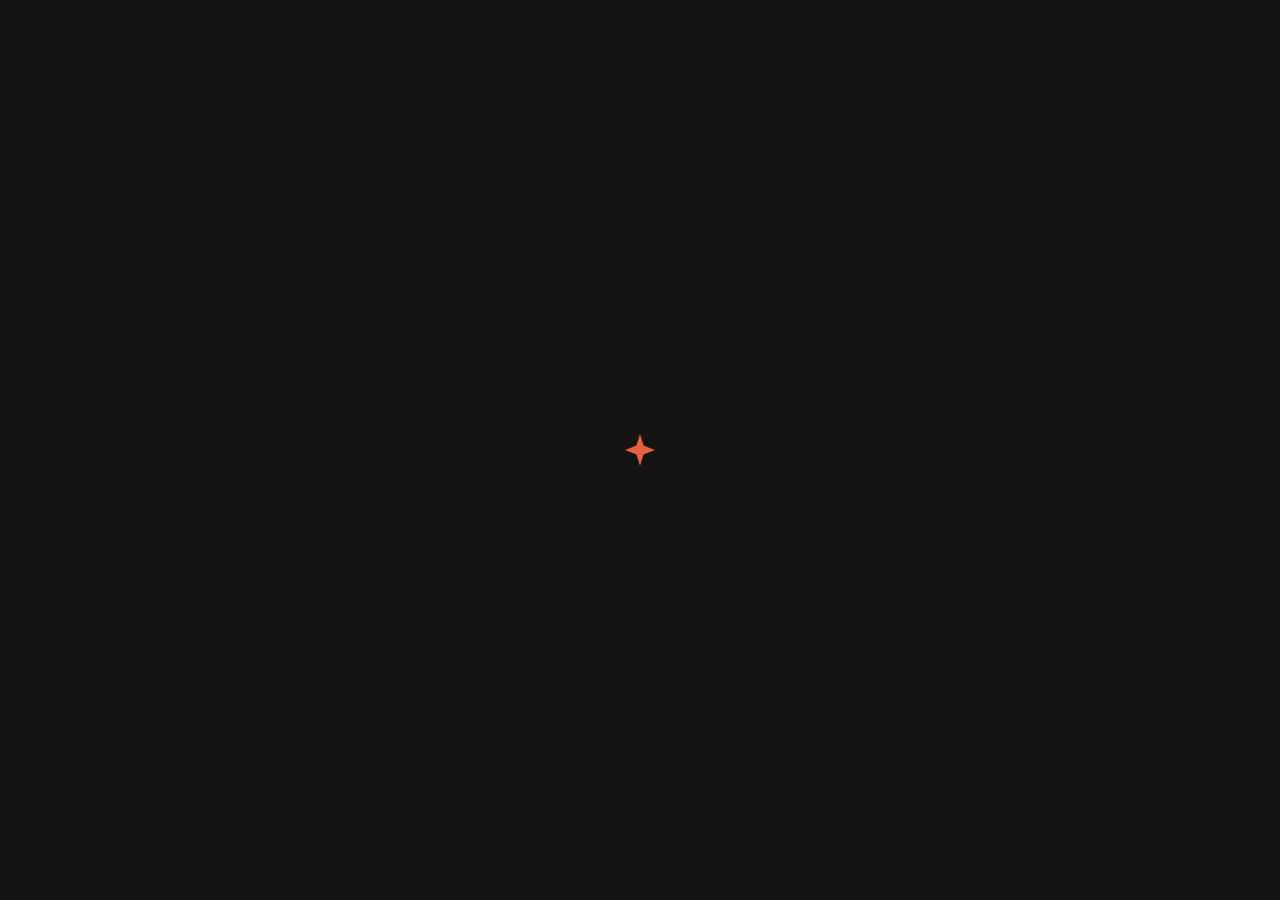
==== index.html @ 26678fb4 "Add files via upload" ====
<!DOCTYPE html>
<html lang="en">
<head>
<meta charset="UTF-8">
<meta name="viewport" content="width=device-width, initial-scale=1.0, maximum-scale=1.0, user-scalable=no, viewport-fit=cover">
<meta name="theme-color" content="#1A1816">
<meta name="apple-mobile-web-app-capable" content="yes">
<meta name="apple-mobile-web-app-status-bar-style" content="black-translucent">
<meta name="apple-mobile-web-app-title" content="Cloak">
<meta name="mobile-web-app-capable" content="yes">
<meta name="format-detection" content="telephone=no">
<title>Cloak</title>
<link rel="icon" type="image/svg+xml" href="data:image/svg+xml,%3Csvg xmlns='http://www.w3.org/2000/svg' viewBox='0 0 32 32'%3E%3Cpath d='M16 2L19.5 12.5L30 16L19.5 19.5L16 30L12.5 19.5L2 16L12.5 12.5Z' fill='%23D44D2A'/%3E%3C/svg%3E">
<link rel="preconnect" href="https://fonts.googleapis.com">
<link href="https://fonts.googleapis.com/css2?family=Space+Grotesk:wght@400;500;600;700&family=Syne:wght@700;800&display=swap" rel="stylesheet">
<link rel="stylesheet" href="cloak.css">
<script src="https://cdnjs.cloudflare.com/ajax/libs/marked/9.1.6/marked.min.js"></script>
<script src="https://cdn.jsdelivr.net/npm/@supabase/supabase-js@2/dist/umd/supabase.min.js"></script>
<script src="https://cdn.jsdelivr.net/npm/tesseract.js@5/dist/tesseract.min.js"></script>
<script>
  if(localStorage.getItem('cloak_dark')!=='0') document.documentElement.classList.add('dark');
  (function(){var t=localStorage.getItem('cloak_theme')||'default';document.documentElement.setAttribute('data-theme',t);})();
</script>
</head>
<body>

<div id="s-loading">
  <svg class="load-star" width="36" height="36" viewBox="0 0 36 36" fill="none">
    <path d="M18 2L21.6 13.4L33 18L21.6 22.6L18 34L14.4 22.6L3 18L14.4 13.4Z" fill="var(--acc)"/>
  </svg>
</div>

<!-- ── AUTH ── -->
<div id="s-auth" class="screen">
  <div class="auth-card">
    <div class="brand">
      <svg class="brand-icon" width="44" height="44" viewBox="0 0 44 44" fill="none">
        <path d="M22 2L26.4 16.6L41 22L26.4 27.4L22 42L17.6 27.4L3 22L17.6 16.6Z" fill="var(--acc)"/>
      </svg>
      <div class="brand-name">Cloak</div>
      <div style="font-size:11px;font-weight:700;text-transform:uppercase;letter-spacing:.12em;color:var(--acc);opacity:.85;margin-top:2px;">A human resource, not a companion.</div>
    </div>
    <div class="seg">
      <button class="seg-btn active" id="tab-in" onclick="authMode('in')">Sign in</button>
      <button class="seg-btn" id="tab-up" onclick="authMode('up')">Create account</button>
    </div>
    <div class="form">
      <div id="field-name" style="display:none">
        <label class="field-label">Your name</label>
        <input class="input" id="inp-name" type="text" placeholder="Weston" autocomplete="name" onkeydown="authKey(event,'inp-email')">
      </div>
      <div>
        <label class="field-label">Email</label>
        <input class="input" id="inp-email" type="email" placeholder="you@example.com" autocomplete="email" onkeydown="authKey(event,'inp-pass')">
      </div>
      <div>
        <label class="field-label">Password</label>
        <input class="input" id="inp-pass" type="password" placeholder="&bull;&bull;&bull;&bull;&bull;&bull;&bull;&bull;" autocomplete="current-password" onkeydown="authKey(event,'inp-confirm',true)">
      </div>
      <div id="field-confirm" style="display:none">
        <label class="field-label">Confirm password</label>
        <input class="input" id="inp-confirm" type="password" placeholder="&bull;&bull;&bull;&bull;&bull;&bull;&bull;&bull;" onkeydown="authKey(event,null)">
      </div>
      <div class="err-msg" id="auth-err"></div>
      <button class="btn-primary" id="btn-submit" onclick="handleAuth()">Sign in</button>
      <button class="btn-ghost" onclick="startGuest()">Continue as guest</button>
    </div>
    <div class="auth-note">
      <a href="values.html">Read our values &rarr;</a>
    </div>
  </div>
</div>

<!-- ── VERIFY ── -->
<div id="s-verify" class="screen">
  <div class="auth-card">
    <div class="brand">
      <svg width="44" height="44" viewBox="0 0 44 44" fill="none"><path d="M22 2L26.4 16.6L41 22L26.4 27.4L22 42L17.6 27.4L3 22L17.6 16.6Z" fill="var(--acc)"/></svg>
      <div class="brand-name">Check your email</div>
    </div>
    <p class="hint-text">We sent a link to <strong id="verify-addr"></strong>. Click it to confirm, then come back and sign in.</p>
    <div class="form">
      <div class="ok-msg">Verification email sent</div>
      <button class="btn-primary" onclick="show('auth')">Back to sign in</button>
      <div class="link-row"><a onclick="resendVerify()">Resend email</a></div>
    </div>
  </div>
</div>

<!-- ── MFA ── -->
<div id="s-mfa" class="screen">
  <div class="auth-card">
    <div class="brand">
      <svg width="44" height="44" viewBox="0 0 44 44" fill="none"><path d="M22 2L26.4 16.6L41 22L26.4 27.4L22 42L17.6 27.4L3 22L17.6 16.6Z" fill="var(--acc)"/></svg>
      <div class="brand-name">Two-factor auth</div>
    </div>
    <p class="hint-text">Enter the 6-digit code from your authenticator app.</p>
    <div class="form">
      <input class="input mono-input" id="mfa-code" type="text" inputmode="numeric" maxlength="6" placeholder="000000" onkeydown="if(event.key==='Enter')handleMfa()">
      <div class="err-msg" id="mfa-err"></div>
      <button class="btn-primary" onclick="handleMfa()">Verify</button>
      <div class="link-row"><a onclick="show('auth')">Back to sign in</a></div>
    </div>
  </div>
</div>

<!-- ── CHAT ── -->
<div id="s-chat">
  <div id="ios-inset"></div>

  <div class="ann" id="ann-bar">
    <svg width="15" height="15" fill="none" stroke="currentColor" stroke-width="1.8" stroke-linecap="round" stroke-linejoin="round" viewBox="0 0 24 24" style="flex-shrink:0"><path d="M22 8.93V3l-8 5H6a2 2 0 0 0-2 2v4a2 2 0 0 0 2 2h1l2 5h3l-1-5h3l8 5V8.93z"/></svg>
    <span class="ann-text" id="ann-msg"></span>
    <button class="ann-x" onclick="dismissAnn()">&times;</button>
  </div>

  <!-- SETTINGS MODAL -->
  <div class="overlay" id="modal-settings" style="display:none" onclick="overlayClick(event,'modal-settings')">
    <div class="modal" onclick="event.stopPropagation()">
      <div class="modal-head">
        <div class="modal-title">Settings</div>
        <button class="modal-x" onclick="closeModal('modal-settings')">&times;</button>
      </div>
      <div class="settings-layout">
        <nav class="settings-nav">
          <button class="snav-btn on" id="snav-general" onclick="switchSettingsTab('general')">
            <span class="snav-icon"><svg width="13" height="13" fill="none" stroke="currentColor" stroke-width="1.8" stroke-linecap="round" viewBox="0 0 24 24"><path d="M20 21v-2a4 4 0 0 0-4-4H8a4 4 0 0 0-4 4v2"/><circle cx="12" cy="7" r="4"/></svg></span>
            Account
          </button>
          <button class="snav-btn" id="snav-appearance" onclick="switchSettingsTab('appearance')">
            <span class="snav-icon"><svg width="13" height="13" fill="none" stroke="currentColor" stroke-width="1.8" stroke-linecap="round" viewBox="0 0 24 24"><circle cx="12" cy="12" r="3"/><path d="M12 1v2M12 21v2M4.22 4.22l1.42 1.42M18.36 18.36l1.42 1.42M1 12h2M21 12h2M4.22 19.78l1.42-1.42M18.36 5.64l1.42-1.42"/></svg></span>
            Appearance
          </button>
          <button class="snav-btn" id="snav-security" onclick="switchSettingsTab('security')">
            <span class="snav-icon"><svg width="13" height="13" fill="none" stroke="currentColor" stroke-width="1.8" stroke-linecap="round" viewBox="0 0 24 24"><path d="M12 22s8-4 8-10V5l-8-3-8 3v7c0 6 8 10 8 10z"/></svg></span>
            Security
          </button>
          <button class="snav-btn" id="snav-console" onclick="switchSettingsTab('console')">
            <span class="snav-icon"><svg width="13" height="13" fill="none" stroke="currentColor" stroke-width="1.8" stroke-linecap="round" viewBox="0 0 24 24"><polyline points="4 17 10 11 4 5"/><line x1="12" y1="19" x2="20" y2="19"/></svg></span>
            Console
          </button>
          <button class="snav-btn" id="snav-admin" style="display:none" onclick="switchSettingsTab('admin')">
            <span class="snav-icon"><svg width="13" height="13" fill="none" stroke="currentColor" stroke-width="1.8" stroke-linecap="round" viewBox="0 0 24 24"><path d="M9 12l2 2 4-4M21 12a9 9 0 1 1-18 0 9 9 0 0 1 18 0z"/></svg></span>
            Admin
          </button>
        </nav>
        <div class="settings-body">
          <div class="spane on" id="spane-general">
            <div class="srow">
              <div class="srow-name">Account</div>
              <div class="info-box" style="display:flex;align-items:center;gap:10px;margin-top:8px">
                <div class="user-av" id="s-av" style="width:36px;height:36px;font-size:14px">?</div>
                <div><div style="font-size:14px;font-weight:500" id="s-name">—</div><div style="font-size:12px;opacity:.55" id="s-email">—</div></div>
              </div>
            </div>
            <div class="srow">
              <div class="srow-name">Display name</div>
              <div class="srow-desc">Shown in conversations and the greeting.</div>
              <div style="display:flex;gap:8px;margin-top:8px">
                <input class="inp-field" id="s-name-inp" placeholder="Your name" style="flex:1">
                <button class="cta" onclick="saveName()">Save</button>
              </div>
            </div>
            <div class="srow">
              <div class="srow-name">Clear all chats</div>
              <button class="danger" style="margin-top:8px" onclick="clearAllChats()">Delete all conversations</button>
            </div>
            <div class="srow">
              <div class="srow-name">Sign out</div>
              <button class="danger" style="margin-top:8px" onclick="doLogout()">Sign out of Cloak</button>
            </div>
          </div>
          <div class="spane" id="spane-appearance">
            <div class="srow">
              <div class="srow-head"><div class="srow-name">Light / Dark mode</div></div>
              <div class="srow-desc">Currently <span id="mode-label">dark</span> mode.</div>
              <button class="cta" style="margin-top:8px" onclick="toggleDark()">Toggle light / dark</button>
            </div>
            <div class="srow">
              <div class="srow-name">Theme</div>
              <div class="srow-desc">Choose a color palette. All themes support light and dark mode.</div>
              <div class="theme-grid" style="margin-top:10px">
                <div class="theme-card" id="theme-default" onclick="setTheme('default')">
                  <div class="theme-swatch">
                    <div class="theme-dot" style="background:#F2EEE5;border-color:#0A0A0A"></div>
                    <div class="theme-dot" style="background:#D44D2A"></div>
                    <div class="theme-dot" style="background:#0A0A0A"></div>
                  </div>
                  <div class="theme-name">Default</div>
                  <svg class="theme-check" width="12" height="12" fill="none" stroke="var(--paper)" stroke-width="2.5" stroke-linecap="round" viewBox="0 0 24 24"><path d="M20 6L9 17l-5-5"/></svg>
                </div>
                <div class="theme-card" id="theme-eco" onclick="setTheme('eco')">
                  <div class="theme-swatch">
                    <div class="theme-dot" style="background:#F0F7EC;border-color:#1A2E10"></div>
                    <div class="theme-dot" style="background:#3A7D2C"></div>
                    <div class="theme-dot" style="background:#8BC34A"></div>
                  </div>
                  <div class="theme-name">Eco</div>
                  <svg class="theme-check" width="12" height="12" fill="none" stroke="var(--paper)" stroke-width="2.5" stroke-linecap="round" viewBox="0 0 24 24"><path d="M20 6L9 17l-5-5"/></svg>
                </div>
                <div class="theme-card" id="theme-aqua" onclick="setTheme('aqua')">
                  <div class="theme-swatch">
                    <div class="theme-dot" style="background:#EAF4F8;border-color:#0A1E2E"></div>
                    <div class="theme-dot" style="background:#0B7EA8"></div>
                    <div class="theme-dot" style="background:#00B4D8"></div>
                  </div>
                  <div class="theme-name">Aqua</div>
                  <svg class="theme-check" width="12" height="12" fill="none" stroke="var(--paper)" stroke-width="2.5" stroke-linecap="round" viewBox="0 0 24 24"><path d="M20 6L9 17l-5-5"/></svg>
                </div>
              </div>
            </div>
          </div>
          <div class="spane" id="spane-security">
            <div class="srow">
              <div class="srow-head"><div class="srow-name">Two-factor authentication</div></div>
              <div class="srow-desc">Add an authenticator app as a second step on sign-in.</div>
              <button class="cta" style="margin-top:10px" onclick="start2FA()">Set up 2FA</button>
              <div id="totp-section" style="display:none;margin-top:14px">
                <div id="totp-qr" style="text-align:center;margin-bottom:10px"></div>
                <div class="secret-box" id="totp-secret" style="margin-bottom:12px"></div>
                <div style="font-size:12px;color:var(--ink);opacity:.55;margin-bottom:10px">Enter the 6-digit code to confirm:</div>
                <div style="display:flex;gap:8px;flex-wrap:wrap">
                  <input class="input mono-input" id="totp-code" type="text" inputmode="numeric" maxlength="6" placeholder="000000" style="max-width:160px;font-size:18px">
                  <button class="cta" onclick="confirmTOTP()">Enable</button>
                </div>
                <div class="err-msg" id="totp-err" style="margin-top:8px"></div>
              </div>
            </div>
          </div>
          <div class="spane" id="spane-console">
            <div class="srow" style="padding-top:0">
              <div class="stats-row">
                <div class="stat s-req"><div class="stat-n" id="st-req">0</div><div class="stat-l">Requests</div></div>
                <div class="stat s-res"><div class="stat-n" id="st-res">0</div><div class="stat-l">Responses</div></div>
                <div class="stat s-err"><div class="stat-n" id="st-err">0</div><div class="stat-l">Errors</div></div>
                <div class="stat s-lat"><div class="stat-n" id="st-lat">—</div><div class="stat-l">Avg ms</div></div>
              </div>
              <div class="filter-row">
                <div class="filter-pills">
                  <button class="filter-pill on" onclick="setFilter('all',this)">All</button>
                  <button class="filter-pill" onclick="setFilter('req',this)">Req</button>
                  <button class="filter-pill" onclick="setFilter('res',this)">Res</button>
                  <button class="filter-pill" onclick="setFilter('err',this)">Err</button>
                  <button class="filter-pill" onclick="setFilter('inf',this)">Info</button>
                </div>
                <button class="clear-log" onclick="clearLogs()">Clear</button>
              </div>
              <div class="console-log" id="console-log"><div class="log-empty">No logs yet</div></div>
            </div>
          </div>
          <div class="spane" id="spane-admin">
            <div class="srow">
              <div class="srow-head"><div class="srow-name">Admin panel</div><span class="srow-badge">Owner</span></div>
              <div class="srow-desc">Announcements appear as a banner to all signed-in users.</div>
            </div>
            <div class="srow">
              <div class="srow-name">Post announcement</div>
              <textarea class="inp-field" id="ann-compose" placeholder="Write an announcement&hellip;" style="margin-top:8px;min-height:72px;resize:vertical;font-family:inherit;font-size:13px;line-height:1.6"></textarea>
              <button class="cta" style="margin-top:8px" onclick="postAnn()">Post</button>
            </div>
            <div class="srow">
              <div class="srow-name">Active announcements</div>
              <div class="ann-list" id="admin-ann-list" style="margin-top:8px"><div style="font-size:13px;opacity:.55">None active.</div></div>
            </div>
          </div>
        </div>
      </div>
    </div>
  </div>

  <div class="chat-shell">
    <div class="sb-overlay" id="sb-overlay" onclick="closeMobileSidebar()"></div>

    <!-- SIDEBAR -->
    <div class="sidebar collapsed" id="sidebar">
      <div class="sb-logo">
        <svg class="sb-logo-star" width="19" height="19" viewBox="0 0 19 19" fill="none">
          <path d="M9.5 1L11.7 7.3L18 9.5L11.7 11.7L9.5 18L7.3 11.7L1 9.5L7.3 7.3Z" fill="var(--acc)"/>
        </svg>
        <span class="sb-logo-name">Cloak</span>
      </div>
      <button class="sb-btn sb-new" onclick="newChat()">
        <svg width="13" height="13" fill="none" stroke="currentColor" stroke-width="2" stroke-linecap="round" viewBox="0 0 24 24"><path d="M12 5v14M5 12h14"/></svg>
        New chat
      </button>
      <div class="sb-label">Recent</div>
      <div class="conv-list" id="conv-list"></div>
      <div id="guest-note" style="display:none" class="guest-note">Guest &mdash; <a onclick="show('auth');closeMobileSidebar()">Sign up</a> to save chats.</div>

      <div class="sb-footer">
        <div id="sb-ann-bar" style="display:none;margin-bottom:6px;padding:8px 10px;background:var(--yel);border:var(--bd);font-size:11px;font-weight:700;color:var(--ink);line-height:1.4;">
          <div style="display:flex;align-items:flex-start;gap:6px">
            <div id="sb-ann-msg" style="flex:1"></div>
            <button onclick="dismissAnn()" style="background:var(--ink);border:none;color:var(--paper);width:18px;height:18px;font-size:10px;cursor:pointer;flex-shrink:0;display:flex;align-items:center;justify-content:center">&times;</button>
          </div>
        </div>
        <div class="sb-label" style="margin-bottom:2px">Tools</div>
        <a class="sb-btn" href="agents.html" style="text-decoration:none;color:inherit;">
          <svg width="14" height="14" fill="none" stroke="currentColor" stroke-width="1.5" stroke-linecap="round" viewBox="0 0 24 24"><circle cx="9" cy="7" r="4"/><path d="M3 21v-2a4 4 0 0 1 4-4h4"/><circle cx="17" cy="17" r="4"/><path d="M21 17h-8M17 13v8"/></svg>
          Agent Office
          <span style="margin-left:auto;font-size:8px;font-weight:800;padding:1px 5px;background:var(--yel);border:1px solid var(--ink);color:var(--ink);text-transform:uppercase;letter-spacing:.06em;">Beta</span>
        </a>
        <div class="sb-label" style="margin-bottom:2px">Account</div>
        <div class="user-row">
          <div class="user-av" id="sb-av">?</div>
          <div class="user-info">
            <div class="user-name" id="sb-name">—</div>
            <div class="user-email" id="sb-email">—</div>
          </div>
        </div>
        <button class="sb-btn" onclick="openSettings()">
          <svg width="14" height="14" fill="none" stroke="currentColor" stroke-width="1.5" stroke-linecap="round" viewBox="0 0 24 24"><path d="M9.594 3.94c.09-.542.56-.94 1.11-.94h2.593c.55 0 1.02.398 1.11.94l.213 1.281c.063.374.313.686.645.87.074.04.147.083.22.127.325.196.72.257 1.075.124l1.217-.456a1.125 1.125 0 0 1 1.37.49l1.296 2.247a1.125 1.125 0 0 1-.26 1.431l-1.003.827c-.293.241-.438.613-.43.992a7.723 7.723 0 0 1 0 .255c-.008.378.137.75.43.991l1.004.827c.424.35.534.955.26 1.43l-1.298 2.247a1.125 1.125 0 0 1-1.369.491l-1.217-.456c-.355-.133-.75-.072-1.076.124a6.47 6.47 0 0 1-.22.128c-.331.183-.581.495-.644.869l-.213 1.281c-.09.543-.56.94-1.11.94h-2.594c-.55 0-1.019-.398-1.11-.94l-.213-1.281c-.062-.374-.312-.686-.644-.87a6.52 6.52 0 0 1-.22-.127c-.325-.196-.72-.257-1.076-.124l-1.217.456a1.125 1.125 0 0 1-1.369-.49l-1.297-2.247a1.125 1.125 0 0 1 .26-1.431l1.004-.827c.292-.24.437-.613.43-.991a6.932 6.932 0 0 1 0-.255c.007-.38-.138-.751-.43-.992l-1.004-.827a1.125 1.125 0 0 1-.26-1.43l1.297-2.247a1.125 1.125 0 0 1 1.37-.491l1.216.456c.356.133.751.072 1.076-.124.072-.044.146-.086.22-.128.332-.183.582-.495.644-.869l.214-1.28Z"/><path d="M15 12a3 3 0 1 1-6 0 3 3 0 0 1 6 0Z"/></svg>
          Settings
        </button>
        <button class="sb-btn" onclick="window.location.href='values.html'">
          <svg width="14" height="14" fill="none" stroke="currentColor" stroke-width="1.5" stroke-linecap="round" viewBox="0 0 24 24"><path d="M9 12l2 2 4-4M21 12a9 9 0 1 1-18 0 9 9 0 0 1 18 0z"/></svg>
          Our Values
        </button>
      </div>
    </div>

    <!-- MAIN AREA -->
    <div class="main">
      <div class="topbar">
        <div class="topbar-left">
          <button class="icon-btn" onclick="toggleSidebar()">
            <svg width="15" height="15" fill="none" stroke="currentColor" stroke-width="1.8" stroke-linecap="round" viewBox="0 0 24 24"><path d="M3 6h18M3 12h18M3 18h18"/></svg>
          </button>
        </div>
        <div class="topbar-right">
          <button class="icon-btn" onclick="toggleDark()" title="Toggle Theme">
            <svg width="14" height="14" fill="none" stroke="currentColor" stroke-width="1.8" stroke-linecap="round" viewBox="0 0 24 24">
              <path class="moon" d="M21 12.79A9 9 0 1 1 11.21 3 7 7 0 0 0 21 12.79z"/>
              <g class="sun"><circle cx="12" cy="12" r="5"/><line x1="12" y1="1" x2="12" y2="3"/><line x1="12" y1="21" x2="12" y2="23"/><line x1="4.22" y1="4.22" x2="5.64" y2="5.64"/><line x1="18.36" y1="18.36" x2="19.78" y2="19.78"/><line x1="1" y1="12" x2="3" y2="12"/><line x1="21" y1="12" x2="23" y2="12"/><line x1="4.22" y1="19.78" x2="5.64" y2="18.36"/><line x1="18.36" y1="5.64" x2="19.78" y2="4.22"/></g>
            </svg>
          </button>
          <div class="live-dot"></div>
          <div id="model-btn" style="cursor:default;box-shadow:none;transform:none;border-color:var(--acc);">
            Mode: <span id="model-btn-label" style="color:var(--acc);">Dynamic</span>
          </div>
        </div>
      </div>

      <div class="chat-area" id="chat-area">
        <div class="empty" id="empty-state">
          <div class="empty-star">
            <svg class="empty-star-inner" width="52" height="52" viewBox="0 0 56 56" fill="none">
              <path d="M28 3L32.8 21.2L51 28L32.8 34.8L28 53L23.2 34.8L5 28L23.2 21.2Z" fill="var(--acc)"/>
            </svg>
          </div>
          <div class="empty-greeting" id="empty-greeting">Hey there!</div>
          <div class="empty-slogan">A human resource, not a companion.</div>
        </div>
        <div class="messages" id="messages" style="display:none"></div>
      </div>

      <div class="input-area">
        <div class="input-wrap">
          <div class="input-area-wrap">
            <div class="plus-menu" id="plus-menu">
              <button class="plus-item" id="menu-think" onclick="toggleThinkMode()">
                <span class="plus-item-icon"><svg width="16" height="16" fill="none" stroke="currentColor" stroke-width="1.8" stroke-linecap="round" stroke-linejoin="round" viewBox="0 0 24 24"><path d="M9.59 4.59A2 2 0 1 1 11 8H2m10.59 11.41A2 2 0 1 0 14 16H2m15.73-8.27A2.5 2.5 0 1 1 19.5 12H2"></path></svg></span>
                <span class="plus-item-text">
                  <span class="plus-item-label">Think mode</span>
                  <span class="plus-item-desc">Deep reasoning and outlines</span>
                </span>
                <span class="plus-item-check"><svg width="13" height="13" fill="none" stroke="currentColor" stroke-width="2.5" stroke-linecap="round" stroke-linejoin="round" viewBox="0 0 24 24"><path d="M20 6L9 17l-5-5"/></svg></span>
              </button>
              <button class="plus-item" id="menu-homework" onclick="toggleHwMode()">
                <span class="plus-item-icon"><svg width="16" height="16" fill="none" stroke="currentColor" stroke-width="1.8" stroke-linecap="round" stroke-linejoin="round" viewBox="0 0 24 24"><path d="M2 3h6a4 4 0 0 1 4 4v14a3 3 0 0 0-3-3H2z"/><path d="M22 3h-6a4 4 0 0 0-4 4v14a3 3 0 0 1 3-3h7z"/></svg></span>
                <span class="plus-item-text">
                  <span class="plus-item-label">Homework mode</span>
                  <span class="plus-item-desc">Guided learning, not just answers</span>
                </span>
                <span class="plus-item-check"><svg width="13" height="13" fill="none" stroke="currentColor" stroke-width="2.5" stroke-linecap="round" stroke-linejoin="round" viewBox="0 0 24 24"><path d="M20 6L9 17l-5-5"/></svg></span>
              </button>
              <div style="height:1px;background:var(--bdt);margin:2px 0;"></div>
              <a class="plus-item" href="agents.html" style="text-decoration:none;">
                <span class="plus-item-icon"><svg width="16" height="16" fill="none" stroke="currentColor" stroke-width="1.8" stroke-linecap="round" stroke-linejoin="round" viewBox="0 0 24 24"><circle cx="9" cy="7" r="4"/><path d="M3 21v-2a4 4 0 0 1 4-4h4"/><circle cx="17" cy="17" r="4"/><path d="M21 17h-8M17 13v8"/></svg></span>
                <span class="plus-item-text">
                  <span class="plus-item-label">Agent Office</span>
                  <span class="plus-item-desc">Multi-agent task delegation</span>
                </span>
              </a>
            </div>
            <div style="display:flex;gap:6px;">
              <div class="hw-label" id="think-label">
                Think mode
                <button class="hw-label-x" onclick="toggleThinkMode()">&times;</button>
              </div>
              <div class="hw-label" id="hw-label">
                Homework mode
                <button class="hw-label-x" onclick="toggleHwMode()">&times;</button>
              </div>
            </div>
            <div class="img-strip" id="img-strip"></div>
            <div class="input-box" id="input-box">
              <input type="file" id="img-upload" accept="image/*" multiple style="display:none" onchange="onImgPick(this)">
              <button class="plus-btn" id="plus-btn" onclick="togglePlusMenu(event)" title="Modes & Tools">+</button>
              <textarea class="chat-input" id="chat-input" placeholder="Message Cloak&hellip;" rows="1"
                oninput="onInput(this)" onkeydown="onKey(event)" onpaste="onPaste(event)"></textarea>
              <button class="send-btn" id="mic-btn" style="background:var(--surf);color:var(--ink);border:var(--bd);" onclick="startVoiceMode()" title="Voice mode">
                <svg width="15" height="15" fill="none" stroke="currentColor" stroke-width="2" stroke-linecap="round" viewBox="0 0 24 24"><path d="M12 2a3 3 0 0 0-3 3v7a3 3 0 0 0 6 0V5a3 3 0 0 0-3-3z"/><path d="M19 10v2a7 7 0 0 1-14 0v-2M12 19v4M8 23h8"/></svg>
              </button>
              <button class="send-btn" id="send-btn" onclick="send()" disabled>
                <svg width="15" height="15" fill="currentColor" viewBox="0 0 24 24"><path d="M3.478 2.405a.75.75 0 00-.926.94l2.432 7.905H13.5a.75.75 0 010 1.5H4.984l-2.432 7.905a.75.75 0 00.926.94 60.519 60.519 0 0018.445-8.986.75.75 0 000-1.218A60.517 60.517 0 003.478 2.405z"/></svg>
              </button>
            </div>
          </div>
          <div class="input-foot">
            <span class="input-sub">Cloak can make mistakes.</span>
            <span class="input-sub">Enter to send &middot; Shift+Enter new line</span>
          </div>
          <div class="input-disc">Not a mental health resource &middot; Low-energy by default</div>
        </div>
      </div>
    </div>
  </div>

  <!-- VOICE OVERLAY -->
  <div class="voice-overlay" id="voice-overlay">
    <button class="voice-close" onclick="stopVoiceMode()" title="Exit Voice Mode">&times;</button>
    <div class="voice-ascii" id="voice-ascii">[ - - - - - ]</div>
    <div class="voice-status" id="voice-status">Idle</div>
    <div class="voice-transcript" id="voice-transcript">Say something...</div>
  </div>

  <!-- ONBOARDING -->
  <div class="onboard-overlay" id="onboard-modal" style="display:none">
    <div class="onboard-card">
      <div class="onboard-head">
        <div class="onboard-title">Before you begin</div>
        <div class="onboard-sub">A human resource, not a companion.</div>
      </div>
      <div class="onboard-body">
        <div class="onboard-item">
          <div class="onboard-num">I</div>
          <div class="onboard-text"><strong>AI is a tool &mdash; not a companion.</strong> Cloak exists to serve you, not replace human connection or judgment.</div>
        </div>
        <div class="onboard-item">
          <div class="onboard-num">II</div>
          <div class="onboard-text"><strong>Not a mental health resource.</strong> If you're struggling, please reach out to a trusted person or professional &mdash; not a chatbot.</div>
        </div>
        <div class="onboard-item">
          <div class="onboard-num">III</div>
          <div class="onboard-text"><strong>No mass harm, ever.</strong> Cloak will not assist with anything that could harm or endanger groups of people.</div>
        </div>
      </div>
      <div class="onboard-foot">
        <div class="onboard-check" onclick="toggleOnboardCheck()">
          <div class="onboard-checkbox" id="onboard-checkbox"></div>
          <div class="onboard-check-label">I understand and agree</div>
        </div>
        <button class="btn-primary" id="onboard-btn" onclick="confirmOnboarding()" disabled style="cursor:not-allowed;opacity:.35">Continue to Cloak</button>
      </div>
    </div>
  </div>

  <!-- AD CONSENT -->
  <div class="ad-overlay" id="ad-modal" style="display:none">
    <div class="ad-card">
      <div class="ad-title">Allow ads?</div>
      <div class="ad-text">Ads allow Cloak to offset carbon emissions and improve services for everyone.</div>
      <div class="ad-actions">
        <button class="btn-agree" onclick="handleAdAgree()">Agree</button>
        <button class="btn-disagree" id="ad-disagree-btn" onclick="handleAdDisagree()">Disagree</button>
      </div>
    </div>
  </div>

  <!-- LINK INTERCEPT -->
  <div class="link-overlay" id="link-modal" style="display:none">
    <div class="link-card">
      <div class="link-title">Leaving Cloak</div>
      <div class="link-url" id="link-url-display"></div>
      <div class="link-actions">
        <button class="link-cancel" onclick="closeLinkModal()">Cancel</button>
        <button class="link-go" id="link-go-btn">Open link &#x2197;</button>
      </div>
    </div>
  </div>
</div>

<script src="cloak.js" defer></script>
</body>
</html>
---- cloak.css ----
/* ═══════════════════════════════════════════
   CLOAK — NEOBRUTALIST
═══════════════════════════════════════════ */
*,*::before,*::after{box-sizing:border-box;margin:0;padding:0;}
html,body{height:100%;}

/* ── THEMES ── */
:root,[data-theme="default"]{
  --ink:#0A0A0A;--paper:#F2EEE5;--p2:#E8E3D8;--p3:#DDD8CC;--surf:#FAFAF7;
  --acc:#D44D2A;--acc2:#B83B1D;--yel:#F5C842;--grn:#4ade80;
  --bd:2px solid #0A0A0A;--bdt:1px solid rgba(10,10,10,.13);
  --sh:3px 3px 0 #0A0A0A;--shlg:5px 5px 0 #0A0A0A;--shsm:2px 2px 0 #0A0A0A;
}
.dark:root,.dark [data-theme="default"],[data-theme="default"].dark{
  --ink:#F0EBE0;--paper:#161412;--p2:#1E1B18;--p3:#27231E;--surf:#211E1A;
  --acc:#E5603E;--acc2:#D44D2A;--yel:#E8BB2A;--grn:#4ade80;
  --bd:2px solid rgba(240,235,224,.7);--bdt:1px solid rgba(240,235,224,.1);
  --sh:3px 3px 0 rgba(240,235,224,.5);--shlg:5px 5px 0 rgba(240,235,224,.4);--shsm:2px 2px 0 rgba(240,235,224,.4);
}
[data-theme="eco"]{
  --ink:#1A2E10;--paper:#F0F7EC;--p2:#E2F0D9;--p3:#CDE8C0;--surf:#F7FBF4;
  --acc:#3A7D2C;--acc2:#2C5E1F;--yel:#8BC34A;--grn:#22c55e;
  --bd:2px solid #1A2E10;--bdt:1px solid rgba(26,46,16,.15);
  --sh:3px 3px 0 #1A2E10;--shlg:5px 5px 0 #1A2E10;--shsm:2px 2px 0 #1A2E10;
}
.dark [data-theme="eco"],[data-theme="eco"].dark{
  --ink:#C8E6B0;--paper:#0D1A08;--p2:#142210;--p3:#1C2E16;--surf:#111E0D;
  --acc:#5CB84A;--acc2:#4A9E3A;--yel:#7DB040;--grn:#22c55e;
  --bd:2px solid rgba(200,230,176,.6);--bdt:1px solid rgba(200,230,176,.12);
  --sh:3px 3px 0 rgba(200,230,176,.45);--shlg:5px 5px 0 rgba(200,230,176,.35);--shsm:2px 2px 0 rgba(200,230,176,.35);
}
[data-theme="aqua"]{
  --ink:#0A1E2E;--paper:#EAF4F8;--p2:#D6ECF4;--p3:#BDE0EC;--surf:#F3F9FC;
  --acc:#0B7EA8;--acc2:#065F82;--yel:#00B4D8;--grn:#4ade80;
  --bd:2px solid #0A1E2E;--bdt:1px solid rgba(10,30,46,.15);
  --sh:3px 3px 0 #0A1E2E;--shlg:5px 5px 0 #0A1E2E;--shsm:2px 2px 0 #0A1E2E;
}
.dark [data-theme="aqua"],[data-theme="aqua"].dark{
  --ink:#A8D8EA;--paper:#060F18;--p2:#0C1820;--p3:#12222E;--surf:#091319;
  --acc:#1AABCC;--acc2:#0B8AAA;--yel:#00CFE8;--grn:#4ade80;
  --bd:2px solid rgba(168,216,234,.6);--bdt:1px solid rgba(168,216,234,.12);
  --sh:3px 3px 0 rgba(168,216,234,.45);--shlg:5px 5px 0 rgba(168,216,234,.35);--shsm:2px 2px 0 rgba(168,216,234,.35);
}
:root{--t:120ms ease;--tm:220ms ease;--sw:260px;--fu:'Space Grotesk',sans-serif;--fd:'Syne',sans-serif;}

body{font-family:var(--fu);font-size:14px;background:var(--paper);color:var(--ink);-webkit-font-smoothing:antialiased;overflow:hidden;transition:background var(--t),color var(--t);}

/* ── KEYFRAMES ── */
@keyframes fade{from{opacity:0}to{opacity:1}}
@keyframes slideUp{from{opacity:0;transform:translateY(14px)}to{opacity:1;transform:translateY(0)}}
@keyframes slideDown{from{opacity:0;transform:translateY(-10px)}to{opacity:1;transform:translateY(0)}}
@keyframes msgIn{from{opacity:0;transform:translateY(10px) scale(.98)}to{opacity:1;transform:translateY(0) scale(1)}}
@keyframes pop{0%{opacity:0;transform:scale(.94) translateY(8px)}55%{transform:scale(1.015) translateY(-1px)}100%{opacity:1;transform:scale(1) translateY(0)}}
@keyframes popMenu{0%{opacity:0;transform:scaleY(0.6) translateY(-8px);transform-origin:top center}70%{transform:scaleY(1.03) translateY(1px);transform-origin:top center}100%{opacity:1;transform:scaleY(1) translateY(0);transform-origin:top center}}
@keyframes tdot{0%,60%,100%{transform:translateY(0);opacity:.25}30%{transform:translateY(-6px);opacity:1}}
@keyframes spin{to{transform:rotate(360deg)}}
@keyframes pdot{0%,100%{opacity:1;transform:scale(1)}50%{opacity:.2;transform:scale(.7)}}
@keyframes shake{0%,100%{transform:translateX(0)}20%{transform:translateX(-5px)}40%{transform:translateX(4px)}60%{transform:translateX(-3px)}80%{transform:translateX(2px)}}
@keyframes starPop{0%{transform:scale(1) rotate(0deg)}40%{transform:scale(1.22) rotate(12deg)}70%{transform:scale(.95) rotate(-4deg)}100%{transform:scale(1) rotate(0deg)}}
@keyframes settingsSlideIn{from{opacity:0;transform:translateX(12px)}to{opacity:1;transform:translateX(0)}}
@keyframes dropIn{0%{opacity:0;transform:scaleY(0.6) translateY(-8px);transform-origin:top}65%{transform:scaleY(1.03) translateY(2px);transform-origin:top}100%{opacity:1;transform:scaleY(1) translateY(0);transform-origin:top}}
@keyframes blink{0%,100%{opacity:.75}50%{opacity:0}}
@keyframes wIn{from{opacity:0;transform:translateY(3px)}to{opacity:1;transform:translateY(0)}}
@keyframes blockIn{from{opacity:0;transform:translateY(6px)}to{opacity:1;transform:translateY(0)}}

/* stream cursor */
.sc{display:inline-block;width:2px;height:.9em;background:var(--ink);margin-left:1px;vertical-align:text-bottom;animation:blink .75s step-start infinite;opacity:.75;pointer-events:none;}
.wa{display:inline-block;opacity:0;animation:wIn .18s ease forwards;}

/* ── LOADING ── */
#s-loading{position:fixed;inset:0;display:flex;align-items:center;justify-content:center;background:var(--paper);z-index:999;transition:opacity .2s;}
#s-loading.hidden{opacity:0;pointer-events:none;}
.load-star{animation:spin 1s linear infinite;}

/* ── SCREENS ── */
.screen{display:none;flex-direction:column;align-items:center;justify-content:center;min-height:100vh;min-height:100dvh;padding:24px 20px;padding-top:max(24px,calc(env(safe-area-inset-top,0px) + 20px));padding-bottom:max(24px,calc(env(safe-area-inset-bottom,0px) + 20px));background:var(--paper);position:relative;}
.screen.active{display:flex;}

/* ── AUTH ── */
.auth-card{background:var(--surf);border:var(--bd);box-shadow:var(--shlg);padding:32px 28px;width:100%;max-width:400px;animation:pop .36s cubic-bezier(.16,1,.3,1);}
.brand{display:flex;flex-direction:column;align-items:center;gap:8px;margin-bottom:24px;text-align:center;}
.brand-icon{cursor:default;transition:transform .3s cubic-bezier(.34,1.56,.64,1);}
.brand-icon:hover{animation:starPop .45s cubic-bezier(.34,1.56,.64,1);}
.brand-name{font-family:var(--fd);font-size:28px;font-weight:800;text-transform:uppercase;letter-spacing:-.5px;color:var(--ink);}
.seg{display:flex;border:var(--bd);margin-bottom:20px;background:var(--p2);}
.seg-btn{flex:1;height:38px;border:none;background:transparent;font-family:var(--fu);font-size:11px;font-weight:700;text-transform:uppercase;letter-spacing:.09em;color:var(--ink);cursor:pointer;transition:background var(--t);}
.seg-btn:first-child{border-right:var(--bd);}
.seg-btn.active{background:var(--ink);color:var(--paper);}
.form{display:flex;flex-direction:column;gap:12px;}
.field-label{display:block;font-size:10px;font-weight:700;text-transform:uppercase;letter-spacing:.12em;color:var(--ink);margin-bottom:4px;}
.input{width:100%;height:44px;padding:0 12px;background:var(--paper);border:var(--bd);color:var(--ink);font-family:var(--fu);font-size:14px;font-weight:500;outline:none;transition:box-shadow var(--t),border-color var(--t);}
.input:focus{box-shadow:var(--sh);border-color:var(--acc);}
.input::placeholder{color:var(--ink);opacity:.35;}
.btn-primary{width:100%;height:42px;padding:0 16px;background:var(--acc);border:var(--bd);box-shadow:var(--sh);color:#fff;font-family:var(--fu);font-size:11px;font-weight:700;text-transform:uppercase;letter-spacing:.1em;cursor:pointer;transition:box-shadow var(--t),transform var(--t),background var(--t);}
.btn-primary:hover:not(:disabled){box-shadow:var(--shlg);transform:translate(-1px,-1px);}
.btn-primary:active:not(:disabled){box-shadow:none;transform:translate(2px,2px);}
.btn-primary:disabled{opacity:.4;cursor:not-allowed;box-shadow:var(--sh);}
.btn-ghost{width:100%;height:42px;padding:0 16px;background:transparent;border:2px dashed var(--ink);color:var(--ink);font-family:var(--fu);font-size:11px;font-weight:600;cursor:pointer;opacity:.45;transition:opacity var(--t);}
.btn-ghost:hover{opacity:.7;}
.err-msg{font-size:12px;font-weight:700;color:#fff;padding:9px 12px;background:var(--acc);border:var(--bd);display:none;animation:shake .3s ease;}
.err-msg.show{display:block;}
.ok-msg{font-size:12px;font-weight:700;padding:9px 12px;background:var(--yel);border:var(--bd);color:var(--ink);}
.hint-text{font-size:13px;color:var(--ink);line-height:1.6;text-align:center;margin-bottom:16px;opacity:.65;}
.link-row{font-size:12px;color:var(--ink);text-align:center;opacity:.5;}
.link-row a{color:var(--acc);font-weight:700;cursor:pointer;text-decoration:underline;text-underline-offset:2px;}
.mono-input{font-family:'Courier New',monospace;font-size:22px;letter-spacing:.25em;text-align:center;}
.secret-box{font-family:'Courier New',monospace;font-size:11px;background:var(--p3);color:var(--acc);padding:9px 12px;border:var(--bd);word-break:break-all;text-align:center;}
.auth-note{font-size:10px;color:var(--ink);opacity:.38;text-align:center;line-height:1.6;margin-top:12px;}
.auth-note a{color:var(--acc);cursor:pointer;font-weight:700;text-decoration:underline;text-underline-offset:2px;}

/* ── ANNOUNCEMENT ── */
.ann{display:none;align-items:center;gap:12px;padding:9px 16px;background:var(--yel);border-bottom:var(--bd);color:var(--ink);font-size:13px;font-weight:700;flex-shrink:0;}
.ann.show{display:flex;}
.ann-text{flex:1;line-height:1.4;}
.ann-x{background:var(--ink);border:none;color:var(--paper);width:22px;height:22px;cursor:pointer;font-size:12px;font-weight:800;display:flex;align-items:center;justify-content:center;flex-shrink:0;transition:background var(--t);}
.ann-x:hover{background:var(--acc);}

/* ── GUEST LIMIT ── */
.limit-overlay{position:fixed;inset:0;background:rgba(10,10,10,.65);display:flex;align-items:center;justify-content:center;z-index:500;animation:fade .15s ease;}
.limit-card{background:var(--surf);border:var(--bd);box-shadow:var(--shlg);padding:32px 28px;width:calc(100% - 40px);max-width:360px;text-align:center;animation:pop .2s cubic-bezier(.16,1,.3,1);}
.limit-title{font-family:var(--fd);font-size:24px;font-weight:800;text-transform:uppercase;color:var(--ink);margin-bottom:10px;}
.limit-body{font-size:13px;color:var(--ink);line-height:1.6;margin-bottom:20px;opacity:.65;}
.limit-skip{background:none;border:none;color:var(--ink);font-family:var(--fu);font-size:11px;font-weight:700;cursor:pointer;padding:6px;opacity:.4;text-transform:uppercase;letter-spacing:.07em;margin-top:8px;}

/* ── CHAT LAYOUT ── */
#s-chat{display:none;position:fixed;inset:0;flex-direction:column;overflow:hidden;}
#s-chat.active{display:flex;}
.chat-shell{flex:1;display:flex;overflow:hidden;min-height:0;position:relative;flex-direction:row;}

/* ── SIDEBAR ── */
.sidebar{width:var(--sw);flex-shrink:0;background:var(--p2);border-right:var(--bd);display:flex;flex-direction:column;padding:0 8px 12px;gap:2px;overflow:hidden;transition:width var(--tm),opacity var(--tm),padding var(--tm);}
.sidebar.collapsed{width:0;padding:0;opacity:0;pointer-events:none;}
.sb-logo{display:flex;align-items:center;gap:9px;padding:0 16px;white-space:nowrap;border-bottom:var(--bd);margin:0 -8px 12px -8px;height:50px;}
.sb-logo-star{flex-shrink:0;cursor:default;transition:transform .2s ease;}
.sb-logo-star:hover{transform:rotate(16deg) scale(1.12);}
.sb-logo-name{font-family:var(--fd);font-size:16px;font-weight:800;text-transform:uppercase;letter-spacing:.03em;color:var(--ink);}
.sb-btn{display:flex;align-items:center;gap:8px;padding:8px 10px;border:1.5px solid transparent;background:transparent;color:var(--ink);font-family:var(--fu);font-size:13px;font-weight:600;cursor:pointer;width:100%;text-align:left;white-space:nowrap;min-height:36px;transition:background var(--t),border-color var(--t);}
.sb-btn:hover{background:var(--p3);border-color:var(--ink);}
/* Support anchor tags styled as sb-btn */
a.sb-btn{text-decoration:none;}
a.sb-btn:hover{background:var(--p3);border-color:var(--ink);}
.sb-new{background:var(--ink);color:var(--paper);border:var(--bd);box-shadow:var(--shsm);margin-bottom:6px;font-weight:700;text-transform:uppercase;letter-spacing:.08em;font-size:11px;}
.sb-new:hover{box-shadow:var(--sh);background:var(--acc);color:#fff;border-color:var(--acc);}
.sb-label{font-size:9px;font-weight:700;color:var(--ink);text-transform:uppercase;letter-spacing:.16em;padding:8px 10px 4px;opacity:.38;white-space:nowrap;}
.conv-list{flex:1;overflow-y:auto;display:flex;flex-direction:column;gap:1px;}
.conv-list::-webkit-scrollbar{width:3px;}
.conv-list::-webkit-scrollbar-thumb{background:var(--ink);opacity:.3;}
.conv-item{display:flex;align-items:center;border:1.5px solid transparent;transition:background var(--t),border-color var(--t);}
.conv-item:hover{background:var(--p3);border-color:var(--ink);}
.conv-item.active{background:var(--ink);border-color:var(--ink);}
.conv-label{flex:1;padding:7px 10px;font-size:12px;font-weight:500;color:var(--ink);white-space:nowrap;overflow:hidden;text-overflow:ellipsis;cursor:pointer;min-width:0;}
.conv-item.active .conv-label{color:var(--paper);}
.conv-del{width:26px;height:26px;border:none;background:transparent;color:var(--ink);cursor:pointer;display:flex;align-items:center;justify-content:center;margin-right:4px;opacity:0;flex-shrink:0;transition:opacity var(--t),background var(--t),color var(--t);}
.conv-item.active .conv-del{color:var(--paper);}
.conv-item:hover .conv-del{opacity:.5;}
.conv-del:hover{opacity:1!important;background:var(--acc);color:#fff;}
.sb-footer{border-top:var(--bd);padding-top:6px;margin-top:4px;}
.user-row{display:flex;align-items:center;gap:8px;padding:6px 10px;}
.user-av{width:28px;height:28px;background:var(--ink);color:var(--paper);font-size:11px;font-weight:800;display:flex;align-items:center;justify-content:center;flex-shrink:0;font-family:var(--fd);}
.user-info{min-width:0;flex:1;}
.user-name{font-size:12px;font-weight:700;color:var(--ink);overflow:hidden;text-overflow:ellipsis;white-space:nowrap;}
.user-email{font-size:10px;color:var(--ink);opacity:.42;overflow:hidden;text-overflow:ellipsis;white-space:nowrap;}
.guest-note{margin:4px 8px;padding:8px 10px;background:var(--yel);border:var(--bd);font-size:11px;font-weight:600;color:var(--ink);line-height:1.5;}
.guest-note a{color:var(--acc);cursor:pointer;font-weight:700;}

/* ── TOPBAR ── */
.main{flex:1;display:flex;flex-direction:column;overflow:hidden;background:var(--paper);min-width:0;}
.topbar{display:flex;align-items:center;justify-content:space-between;padding:0 14px;height:50px;border-bottom:var(--bd);flex-shrink:0;background:var(--surf);}
.topbar-left,.topbar-right{display:flex;align-items:center;gap:8px;}
.icon-btn{width:36px;height:36px;border:var(--bd);background:var(--surf);color:var(--ink);cursor:pointer;display:flex;align-items:center;justify-content:center;flex-shrink:0;box-shadow:var(--shsm);transition:box-shadow var(--t),transform var(--t);text-decoration:none;}
.icon-btn:hover{box-shadow:var(--sh);transform:translate(-1px,-1px);}
.icon-btn:active{box-shadow:none;transform:translate(2px,2px);}
.moon{display:block;}.sun{display:none;}
.dark .moon{display:none;}.dark .sun{display:block;}
.live-dot{width:7px;height:7px;background:var(--acc);flex-shrink:0;animation:pdot 2s infinite;}
#model-btn{display:flex;align-items:center;gap:6px;padding:5px 11px;border:var(--bd);background:var(--surf);font-size:10.5px;font-weight:700;text-transform:uppercase;letter-spacing:.09em;color:var(--ink);box-shadow:var(--shsm);cursor:pointer;transition:box-shadow var(--tm),transform var(--tm),background var(--tm);}
#model-btn:hover{box-shadow:var(--sh);transform:translate(-1px,-1px);}
#model-btn.menu-open{background:var(--ink);color:var(--paper);box-shadow:none;transform:translate(2px,2px);}
#model-btn.menu-open svg{transform:rotate(180deg);}
#model-btn svg{transition:transform var(--tm);}
#model-menu{display:none;position:absolute;right:0;top:calc(100% + 8px);background:var(--surf);border:var(--bd);box-shadow:var(--shlg);min-width:200px;z-index:200;padding:4px;}
#model-menu.open{display:block;animation:dropIn .18s cubic-bezier(.16,1,.3,1);}
.model-opt{display:flex;align-items:center;gap:8px;width:100%;padding:9px 12px;background:transparent;border:1.5px solid transparent;font-family:var(--fu);font-size:12px;font-weight:600;color:var(--ink);cursor:pointer;transition:background var(--t),border-color var(--t);}
.model-opt:hover{background:var(--p2);border-color:var(--ink);}
.model-opt.active{background:var(--ink);color:var(--paper);}
.opt-badge{font-size:9px;font-weight:700;text-transform:uppercase;letter-spacing:.08em;opacity:.5;margin-left:auto;}
.model-opt.active .opt-badge{opacity:.55;color:var(--paper);}

/* ── CHAT AREA ── */
.chat-area{flex:1;overflow-y:auto;scroll-behavior:smooth;padding:0;}
.chat-area::-webkit-scrollbar{width:3px;}
.chat-area::-webkit-scrollbar-thumb{background:var(--ink);opacity:.2;}
.messages{display:flex;flex-direction:column;gap:2px;padding:16px 16px 20px;max-width:860px;margin:0 auto;width:100%;}
.empty{display:flex;flex-direction:column;align-items:center;justify-content:center;height:100%;min-height:300px;gap:12px;padding:24px 20px;}
.empty-star{position:relative;width:60px;height:60px;display:flex;align-items:center;justify-content:center;}
.empty-star-inner{display:block;}
.empty-greeting{font-family:var(--fd);font-size:30px;font-weight:800;text-transform:uppercase;letter-spacing:-.3px;color:var(--ink);}
.empty-slogan{font-size:11px;font-weight:700;text-transform:uppercase;letter-spacing:.12em;color:var(--acc);opacity:.7;}

/* ── MESSAGES ── */
.msg{display:flex;gap:10px;animation:msgIn .22s cubic-bezier(.16,1,.3,1);max-width:100%;position:relative;}
.msg.user{flex-direction:row-reverse;}
.av{width:28px;height:28px;border:var(--bd);font-size:11px;font-weight:800;display:flex;align-items:center;justify-content:center;flex-shrink:0;font-family:var(--fd);}
.av-user{background:var(--ink);color:var(--paper);}
.av-bot{background:var(--acc);color:#fff;}
.bubble{background:var(--p2);border:var(--bd);box-shadow:var(--shsm);padding:10px 14px;max-width:100%;font-size:14px;font-weight:500;line-height:1.6;color:var(--ink);overflow-wrap:break-word;word-break:normal;}
.msg-wrap{display:flex;flex-direction:column;align-items:flex-end;gap:4px;max-width:78%;}

/* ── BOT MESSAGE ── */
.bot-body{display:flex;flex-direction:column;gap:4px;flex:1;min-width:0;}
.bot-meta{display:flex;align-items:center;gap:7px;margin-bottom:2px;}
.bot-dot{width:6px;height:6px;background:var(--acc);flex-shrink:0;animation:pdot 2s infinite;}
.bot-label{font-size:9px;font-weight:800;text-transform:uppercase;letter-spacing:.14em;color:var(--acc);}
.bot-content,.bot-content-final{font-size:14px;line-height:1.75;color:var(--ink);word-break:break-word;}
.bot-content p,.bot-content-final p{margin-bottom:.7em;}.bot-content p:last-child,.bot-content-final p:last-child{margin-bottom:0;}
.bot-content h1,.bot-content h2,.bot-content h3,.bot-content-final h1,.bot-content-final h2,.bot-content-final h3{font-family:var(--fd);font-weight:800;text-transform:uppercase;letter-spacing:-.2px;margin:1.1em 0 .45em;color:var(--ink);}
.bot-content h1,.bot-content-final h1{font-size:18px;}.bot-content h2,.bot-content-final h2{font-size:16px;}.bot-content h3,.bot-content-final h3{font-size:14px;}
.bot-content ul,.bot-content ol,.bot-content-final ul,.bot-content-final ol{padding-left:20px;margin-bottom:.7em;}
.bot-content li,.bot-content-final li{margin-bottom:.25em;}
.bot-content strong,.bot-content-final strong{font-weight:700;}
.bot-content em,.bot-content-final em{font-style:italic;opacity:.85;}
.bot-content hr,.bot-content-final hr{border:none;border-top:var(--bd);margin:1em 0;opacity:.3;}
.bot-content blockquote,.bot-content-final blockquote{border-left:3px solid var(--acc);padding-left:12px;margin:0 0 .7em;opacity:.75;}
.bot-content table,.bot-content-final table{width:100%;border-collapse:collapse;margin-bottom:.7em;font-size:13px;}
.bot-content th,.bot-content-final th{background:var(--p2);font-weight:700;text-align:left;padding:7px 10px;border:var(--bd);}
.bot-content td,.bot-content-final td{padding:6px 10px;border:var(--bdt);}
.bot-content pre,.bot-content-final pre{position:relative;margin-bottom:.7em;border:var(--bd);box-shadow:var(--shsm);overflow:hidden;}
.code-bar{display:flex;align-items:center;justify-content:space-between;padding:5px 10px;background:var(--ink);border-bottom:var(--bd);}
.code-lang{font-size:9px;font-weight:800;text-transform:uppercase;letter-spacing:.1em;color:var(--paper);opacity:.55;}
.code-actions{display:flex;gap:4px;}
.code-btn{height:22px;padding:0 8px;background:transparent;border:1px solid rgba(255,255,255,.2);color:var(--paper);font-family:var(--fu);font-size:9px;font-weight:700;text-transform:uppercase;letter-spacing:.08em;cursor:pointer;transition:background var(--t),border-color var(--t);opacity:.7;}
.code-btn:hover{opacity:1;background:rgba(255,255,255,.1);border-color:rgba(255,255,255,.5);}
.code-btn.ok{background:var(--yel);color:var(--ink);border-color:var(--yel);opacity:1;}
.bot-content pre code,.bot-content-final pre code{font-family:'Courier New',monospace;font-size:13px;line-height:1.7;padding:14px;display:block;overflow-x:auto;background:#1A1714;color:#E8E0D0;}
.bot-content p code,.bot-content li code,.bot-content-final p code,.bot-content-final li code{font-family:'Courier New',monospace;font-size:12px;background:var(--p3);color:var(--acc);padding:1px 5px;border:1.5px solid var(--ink);font-weight:600;}

/* ── CITATION BUBBLES ── */
.cit-bubble{display:inline-flex;align-items:center;justify-content:center;min-width:18px;height:18px;padding:0 4px;border-radius:9px;background:var(--p3);color:var(--acc);font-family:var(--fu);font-size:10px;font-weight:800;text-decoration:none;vertical-align:super;margin:0 2px;border:1.5px solid var(--ink);transition:transform var(--t),background var(--t),color var(--t),box-shadow var(--t);}
.cit-bubble:hover{transform:translateY(-2px);background:var(--yel);color:var(--ink);box-shadow:2px 2px 0 var(--ink);}
.ext-link{color:var(--acc);text-decoration:underline;text-underline-offset:3px;font-weight:700;}
.ext-link:hover{color:var(--acc2);}

/* ── TYPING DOTS ── */
.typing{display:flex;align-items:center;gap:6px;height:30px;}
.dot{width:7px;height:7px;background:var(--ink);animation:tdot 1.3s infinite;}
.dot:nth-child(2){animation-delay:.15s;}
.dot:nth-child(3){background:var(--acc);animation-delay:.3s;}

/* ── THINK MODE ── */
.think-dropdown{background:var(--p2);border:var(--bd);margin-bottom:8px;}
.think-summary{padding:10px 14px;font-size:11px;font-weight:700;text-transform:uppercase;letter-spacing:.08em;color:var(--ink);cursor:pointer;display:flex;justify-content:space-between;align-items:center;list-style:none;}
.think-summary::-webkit-details-marker{display:none;}
.think-dropdown[open] .think-summary svg{transform:rotate(180deg);}
.think-steps{padding:0 14px 12px;display:flex;flex-direction:column;gap:8px;}
.think-step-item{font-size:13px;color:var(--ink);display:flex;align-items:flex-start;gap:8px;line-height:1.5;animation:fade .3s ease forwards;}
.think-step-icon{flex-shrink:0;color:var(--acc);margin-top:2px;}
.think-post-typing{margin-top:4px;}

/* ── MESSAGE ACTIONS ── */
.msg-actions{display:flex;gap:4px;margin-top:5px;opacity:0;transition:opacity .15s ease;}
.msg:hover .msg-actions,.msg-actions:focus-within{opacity:1;}
.msg-action-btn{width:28px;height:28px;border:var(--bd);background:var(--surf);color:var(--ink);cursor:pointer;display:flex;align-items:center;justify-content:center;box-shadow:var(--shsm);transition:box-shadow var(--t),transform var(--t),background var(--t),opacity var(--t);opacity:.6;}
.msg-action-btn:hover{opacity:1;box-shadow:var(--sh);transform:translate(-1px,-1px);background:var(--p2);}
.msg-action-btn:active{box-shadow:none;transform:translate(2px,2px);}
.msg-action-btn.copied{background:var(--yel);border-color:var(--yel);opacity:1;}
.msg-action-btn.copied svg{stroke:var(--ink);}
.user-msg-actions{justify-content:flex-end;}

/* ── INPUT AREA ── */
.input-area{padding:10px 14px 12px;flex-shrink:0;background:var(--surf);border-top:var(--bd);}
.input-wrap{max-width:860px;margin:0 auto;}
.input-area-wrap{position:relative;display:flex;flex-direction:column;align-items:stretch;}
.input-box{display:flex;flex-direction:row;align-items:center;gap:8px;background:var(--paper);border:var(--bd);box-shadow:var(--shsm);padding:8px 10px;transition:box-shadow var(--t);width:100%;}
.input-box:focus-within{box-shadow:var(--sh);}
.chat-input{flex:1;background:transparent;border:none;outline:none;resize:none;font-family:var(--fu);font-size:14px;font-weight:500;color:var(--ink);line-height:1.6;min-height:24px;max-height:150px;overflow-y:auto;align-self:center;}
.chat-input::placeholder{color:var(--ink);opacity:.32;}
.send-btn{width:36px;height:36px;border:var(--bd);background:var(--acc);color:#fff;cursor:pointer;display:flex;align-items:center;justify-content:center;flex-shrink:0;box-shadow:var(--shsm);transition:box-shadow var(--t),transform var(--t),background var(--t);}
.send-btn:hover:not(:disabled){box-shadow:var(--sh);transform:translate(-1px,-1px);background:var(--acc2);}
.send-btn:active:not(:disabled){box-shadow:none;transform:translate(2px,2px);}
.send-btn:disabled{background:var(--p3);color:var(--ink);opacity:.4;cursor:not-allowed;box-shadow:none;}
.send-btn.stop-mode{background:var(--acc)!important;opacity:1!important;cursor:pointer!important;}
.send-btn.stop-mode:hover{box-shadow:var(--sh)!important;transform:translate(-1px,-1px)!important;background:var(--acc2)!important;}
.plus-btn{width:30px;height:30px;border:var(--bd);background:var(--p2);color:var(--ink);cursor:pointer;display:flex;align-items:center;justify-content:center;flex-shrink:0;font-size:20px;font-weight:300;line-height:1;box-shadow:var(--shsm);transition:box-shadow var(--t),transform var(--t),background var(--t);align-self:center;}
.plus-btn:hover{box-shadow:var(--sh);transform:translate(-1px,-1px);}
.plus-btn:active{box-shadow:none;transform:translate(2px,2px);}
.plus-btn.has-mode{background:var(--ink);color:var(--paper);}
.input-foot{display:flex;align-items:center;justify-content:space-between;margin-top:5px;}
.input-sub{font-size:10px;font-weight:600;color:var(--ink);opacity:.28;text-transform:uppercase;letter-spacing:.06em;}
.input-disc{font-size:10px;font-weight:700;color:var(--acc);opacity:.6;text-transform:uppercase;letter-spacing:.07em;text-align:center;margin-top:4px;}

/* ── PLUS MENU ── */
.plus-menu{position:absolute;bottom:calc(100% + 6px);left:0;background:var(--surf);border:var(--bd);box-shadow:var(--sh);padding:4px;min-width:210px;display:none;flex-direction:column;gap:2px;z-index:100;}
.plus-menu.open{display:flex;animation:dropIn .18s cubic-bezier(.16,1,.3,1);transform-origin:bottom left;}
.plus-item{display:flex;align-items:center;gap:9px;padding:9px 10px;border:1.5px solid transparent;cursor:pointer;text-align:left;background:transparent;width:100%;font-family:var(--fu);transition:background var(--t),border-color var(--t);text-decoration:none;color:var(--ink);}
.plus-item:hover{background:var(--p2);border-color:var(--ink);}
.plus-item.active-mode{background:var(--ink);}
.plus-item.active-mode .plus-item-label,.plus-item.active-mode .plus-item-desc,.plus-item.active-mode .plus-item-icon{color:var(--paper);}
.plus-item.active-mode .plus-item-desc{opacity:.5;}
.plus-item-icon{display:flex;align-items:center;color:var(--ink);flex-shrink:0;}
.plus-item.active-mode .plus-item-icon{color:var(--paper);}
.plus-item-text{flex:1;}
.plus-item-label{font-size:11px;font-weight:700;color:var(--ink);display:block;text-transform:uppercase;letter-spacing:.07em;}
.plus-item.active-mode .plus-item-label{color:var(--paper);}
.plus-item-desc{font-size:10px;color:var(--ink);opacity:.42;display:block;margin-top:1px;}
.plus-item-check{opacity:0;}
.plus-item-check svg{stroke:var(--yel);}
.plus-item.active-mode .plus-item-check{opacity:1;}
.img-strip{display:none;gap:8px;padding:5px 0 3px;flex-wrap:wrap;}
.img-strip.show{display:flex;}
.img-thumb-wrap{position:relative;flex-shrink:0;}
.img-thumb{width:56px;height:56px;object-fit:cover;border:var(--bd);display:block;}
.img-thumb-del{position:absolute;top:-6px;right:-6px;width:16px;height:16px;background:var(--ink);color:var(--paper);border:1.5px solid var(--ink);font-size:9px;font-weight:800;cursor:pointer;display:flex;align-items:center;justify-content:center;}
.hw-label{display:none;align-items:center;gap:6px;font-size:10px;font-weight:800;color:var(--ink);text-transform:uppercase;letter-spacing:.1em;background:var(--yel);border:var(--bd);border-bottom:none;padding:5px 10px;margin-bottom:3px;}
.hw-label.show{display:flex;}
.hw-label-x{background:none;border:none;color:inherit;cursor:pointer;font-size:14px;font-weight:900;padding:0;margin-left:auto;transition:color var(--t);}
.hw-label-x:hover{color:var(--acc);}

/* ── VOICE OVERLAY ── */
.voice-overlay{position:absolute;inset:0;background:var(--paper);z-index:900;display:none;flex-direction:column;align-items:center;justify-content:center;}
.voice-overlay.active{display:flex;animation:fade .22s ease;}
.voice-close{position:absolute;top:20px;right:20px;width:40px;height:40px;border:var(--bd);background:var(--surf);color:var(--ink);display:flex;align-items:center;justify-content:center;font-size:24px;font-weight:800;cursor:pointer;box-shadow:var(--shsm);transition:transform var(--t),box-shadow var(--t),background var(--t);}
.voice-close:hover{transform:translate(-1px,-1px);box-shadow:var(--sh);background:var(--acc);color:#fff;}
.voice-ascii{font-family:'Courier New',monospace;font-size:40px;font-weight:800;color:var(--acc);letter-spacing:4px;margin-bottom:24px;white-space:pre;text-align:center;}
.voice-status{font-family:var(--fd);font-size:16px;font-weight:800;text-transform:uppercase;color:var(--ink);margin-bottom:12px;letter-spacing:.1em;}
.voice-transcript{font-size:18px;color:var(--ink);opacity:0.6;max-width:600px;text-align:center;min-height:48px;line-height:1.5;padding:0 20px;}

/* ── SETTINGS MODAL ── */
.overlay{position:fixed;inset:0;background:rgba(10,10,10,.55);display:flex;align-items:center;justify-content:center;z-index:300;animation:fade .18s ease;backdrop-filter:blur(2px);-webkit-backdrop-filter:blur(2px);}
.overlay.hiding{opacity:0;transition:opacity .12s ease;}
.modal{background:var(--surf);border:var(--bd);box-shadow:var(--shlg);width:calc(100% - 32px);max-width:660px;display:flex;flex-direction:column;max-height:90vh;overflow:hidden;animation:pop .3s cubic-bezier(.16,1,.3,1);}
.modal-head{display:flex;align-items:center;justify-content:space-between;padding:14px 20px;border-bottom:var(--bd);background:var(--p2);}
.modal-title{font-family:var(--fd);font-size:18px;font-weight:800;text-transform:uppercase;letter-spacing:.04em;color:var(--ink);}
.modal-x{width:30px;height:30px;border:var(--bd);background:var(--surf);color:var(--ink);cursor:pointer;display:flex;align-items:center;justify-content:center;font-size:13px;font-weight:800;box-shadow:var(--shsm);transition:background var(--t),box-shadow var(--t),transform var(--t);}
.modal-x:hover{background:var(--acc);color:#fff;box-shadow:var(--sh);transform:translate(-1px,-1px);}
.modal-x:active{box-shadow:none;transform:translate(2px,2px);}
.settings-layout{display:flex;flex:1;overflow:hidden;min-height:0;}
.settings-nav{width:160px;flex-shrink:0;border-right:var(--bd);background:var(--p2);display:flex;flex-direction:column;padding:8px 6px;gap:2px;overflow-y:auto;}
.settings-nav::-webkit-scrollbar{width:0;}
.snav-btn{display:flex;align-items:center;gap:9px;padding:10px;border:1.5px solid transparent;background:transparent;color:var(--ink);font-family:var(--fu);font-size:11px;font-weight:700;text-transform:uppercase;letter-spacing:.08em;cursor:pointer;width:100%;text-align:left;transition:background var(--tm),border-color var(--tm);position:relative;}
.snav-btn::after{content:'';position:absolute;right:0;top:4px;bottom:4px;width:0;background:var(--acc);transition:width var(--tm);}
.snav-btn:hover{background:var(--p3);border-color:var(--ink);}
.snav-btn.on{background:var(--ink);color:var(--paper);border-color:var(--ink);}
.snav-btn.on::after{width:3px;}
.snav-icon{flex-shrink:0;display:flex;align-items:center;opacity:.7;}
.snav-btn.on .snav-icon{opacity:1;}
.settings-body{flex:1;overflow-y:auto;min-width:0;}
.settings-body::-webkit-scrollbar{width:3px;}
.settings-body::-webkit-scrollbar-thumb{background:var(--ink);opacity:.2;}
.spane{display:none;padding:20px;flex-direction:column;gap:0;}
.spane.on{display:flex;animation:settingsSlideIn .18s ease;}
.srow{padding:14px 0;border-bottom:var(--bdt);}
.srow:last-child{border-bottom:none;}
.srow-head{display:flex;align-items:center;justify-content:space-between;margin-bottom:4px;}
.srow-name{font-size:10px;font-weight:700;text-transform:uppercase;letter-spacing:.12em;color:var(--ink);}
.srow-badge{font-size:9px;font-weight:800;padding:2px 7px;background:var(--yel);color:var(--ink);border:var(--bd);text-transform:uppercase;letter-spacing:.09em;}
.srow-desc{font-size:12px;color:var(--ink);opacity:.52;line-height:1.55;margin-bottom:8px;}
.inp-field{width:100%;height:42px;padding:0 12px;background:var(--paper);border:var(--bd);color:var(--ink);font-family:var(--fu);font-size:13px;font-weight:500;outline:none;transition:box-shadow var(--t),border-color var(--t);}
.inp-field:focus{box-shadow:var(--shsm);border-color:var(--acc);}
.inp-field::placeholder{color:var(--ink);opacity:.32;}
textarea.inp-field{height:auto;padding:10px 12px;}
.cta{display:inline-flex;align-items:center;height:36px;padding:0 14px;background:var(--ink);border:var(--bd);box-shadow:var(--shsm);color:var(--paper);font-family:var(--fu);font-size:10px;font-weight:700;text-transform:uppercase;letter-spacing:.1em;cursor:pointer;width:fit-content;transition:box-shadow var(--t),transform var(--t),background var(--t);}
.cta:hover{box-shadow:var(--sh);transform:translate(-1px,-1px);background:var(--acc);}
.cta:active{box-shadow:none;transform:translate(2px,2px);}
.cta-full{width:100%;justify-content:center;}
.info-box{font-size:13px;color:var(--ink);padding:10px 12px;background:var(--p2);border:var(--bd);}
.danger{display:inline-flex;align-items:center;height:36px;padding:0 14px;background:transparent;border:2px solid var(--acc);color:var(--acc);font-family:var(--fu);font-size:10px;font-weight:700;text-transform:uppercase;letter-spacing:.1em;cursor:pointer;width:fit-content;transition:background var(--t),color var(--t),box-shadow var(--t);}
.danger:hover{background:var(--acc);color:#fff;box-shadow:var(--shsm);}

/* ── THEME PICKER ── */
.theme-grid{display:grid;grid-template-columns:repeat(3,1fr);gap:8px;margin-top:8px;}
.theme-card{padding:12px 10px;border:var(--bd);background:var(--surf);cursor:pointer;display:flex;flex-direction:column;align-items:center;gap:6px;transition:box-shadow var(--tm),transform var(--tm),background var(--tm);position:relative;overflow:hidden;}
.theme-card:hover{box-shadow:var(--sh);transform:translate(-1px,-1px);}
.theme-card.active{background:var(--ink);}
.theme-card.active .theme-name{color:var(--paper);}
.theme-check{position:absolute;top:6px;right:6px;opacity:0;transition:opacity var(--t);}
.theme-card.active .theme-check{opacity:1;}
.theme-swatch{display:flex;gap:3px;}
.theme-dot{width:14px;height:14px;border:1.5px solid rgba(0,0,0,.2);}
.theme-name{font-size:10px;font-weight:700;text-transform:uppercase;letter-spacing:.1em;color:var(--ink);}

/* ── CONSOLE ── */
.console-log{background:#0F0D0A;border:var(--bd);padding:10px;min-height:160px;max-height:220px;overflow-y:auto;font-family:'Courier New',monospace;font-size:11px;line-height:1.7;display:flex;flex-direction:column;}
.log-row{display:flex;gap:8px;align-items:flex-start;padding:1px 0;}
.log-ts{color:#484033;flex-shrink:0;font-size:9px;padding-top:2px;}
.log-badge{font-size:8px;font-weight:800;padding:2px 5px;flex-shrink:0;text-transform:uppercase;letter-spacing:.09em;}
.b-req{background:#1a3660;color:#60a5fa;}.b-res{background:#0e3a20;color:#4ade80;}
.b-err{background:var(--acc);color:#fff;}.b-inf{background:var(--yel);color:var(--ink);}
.log-msg{color:#c8c0b0;word-break:break-all;flex:1;}
.log-empty{color:#383028;font-style:italic;padding:20px 0;text-align:center;}
.stats-row{display:grid;grid-template-columns:repeat(4,1fr);border:var(--bd);margin-bottom:8px;}
.stat{padding:10px;text-align:center;border-right:var(--bd);}.stat:last-child{border-right:none;}
.stat-n{font-size:20px;font-weight:800;font-family:var(--fd);}
.stat-l{font-size:9px;font-weight:700;text-transform:uppercase;letter-spacing:.1em;opacity:.42;margin-top:2px;}
.s-req .stat-n{color:#3B82F6;}.s-res .stat-n{color:#22C55E;}.s-err .stat-n{color:var(--acc);}.s-lat .stat-n{color:var(--yel);}
.filter-row{display:flex;align-items:center;border:var(--bd);border-top:none;margin-bottom:8px;}
.filter-pills{display:flex;flex:1;}
.filter-pill{flex:1;padding:5px 4px;border-right:var(--bd);font-size:9px;font-weight:700;text-transform:uppercase;letter-spacing:.08em;cursor:pointer;background:transparent;color:var(--ink);font-family:var(--fu);opacity:.38;transition:background var(--t),opacity var(--t);border-top:none;border-bottom:none;border-left:none;}
.filter-pill.on{background:var(--ink);color:var(--paper);opacity:1;}
.clear-log{padding:5px 12px;border:none;background:transparent;font-size:9px;font-weight:700;color:var(--ink);text-transform:uppercase;letter-spacing:.08em;cursor:pointer;opacity:.38;font-family:var(--fu);transition:opacity var(--t);}
.clear-log:hover{opacity:1;}

/* ── ADMIN ── */
.admin-badge{display:inline-flex;align-items:center;gap:4px;padding:2px 8px;background:var(--yel);color:var(--ink);border:var(--bd);font-size:9px;font-weight:800;text-transform:uppercase;letter-spacing:.1em;}
.ann-list{display:flex;flex-direction:column;border:var(--bd);}
.ann-row{display:flex;align-items:flex-start;gap:10px;padding:9px 12px;border-bottom:var(--bdt);font-size:12px;color:var(--ink);}
.ann-row:last-child{border-bottom:none;}
.ann-row-msg{flex:1;line-height:1.5;font-weight:500;}
.ann-deact{background:transparent;border:none;color:var(--acc);cursor:pointer;font-size:10px;font-weight:800;text-transform:uppercase;letter-spacing:.08em;font-family:var(--fu);}
.ann-deact:hover{text-decoration:underline;}

/* ── ONBOARDING ── */
.onboard-overlay{position:fixed;inset:0;background:rgba(10,10,10,.62);display:flex;align-items:center;justify-content:center;z-index:800;animation:fade .22s ease;backdrop-filter:blur(3px);-webkit-backdrop-filter:blur(3px);}
.onboard-card{background:var(--surf);border:var(--bd);box-shadow:var(--shlg);width:calc(100% - 40px);max-width:460px;animation:pop .28s cubic-bezier(.16,1,.3,1);}
.onboard-head{padding:20px 22px 16px;border-bottom:var(--bd);background:var(--p2);}
.onboard-title{font-family:var(--fd);font-size:20px;font-weight:800;text-transform:uppercase;letter-spacing:-.2px;color:var(--ink);}
.onboard-sub{font-size:10px;font-weight:700;text-transform:uppercase;letter-spacing:.12em;color:var(--acc);margin-top:3px;}
.onboard-body{padding:16px 22px;}
.onboard-item{display:flex;align-items:flex-start;gap:12px;padding:12px 0;border-bottom:var(--bdt);}
.onboard-item:last-child{border-bottom:none;}
.onboard-num{font-family:var(--fd);font-size:22px;font-weight:800;color:var(--acc);flex-shrink:0;line-height:1;margin-top:1px;width:22px;}
.onboard-text{font-size:13px;color:var(--ink);line-height:1.6;}
.onboard-text strong{font-weight:700;}
.onboard-foot{padding:14px 22px 20px;border-top:var(--bd);}
.onboard-check{display:flex;align-items:center;gap:10px;margin-bottom:14px;cursor:pointer;}
.onboard-checkbox{width:19px;height:19px;border:var(--bd);background:var(--paper);flex-shrink:0;display:flex;align-items:center;justify-content:center;transition:background var(--t);cursor:pointer;}
.onboard-checkbox.checked{background:var(--ink);}
.onboard-check-label{font-size:13px;font-weight:600;color:var(--ink);line-height:1.4;}

/* ── AD CONSENT ── */
.ad-overlay{position:fixed;inset:0;background:rgba(10,10,10,.65);display:flex;align-items:center;justify-content:center;z-index:1000;animation:fade .22s ease;backdrop-filter:blur(3px);-webkit-backdrop-filter:blur(3px);}
.ad-card{background:var(--surf);border:var(--bd);box-shadow:var(--shlg);width:calc(100% - 40px);max-width:420px;animation:pop .28s cubic-bezier(.16,1,.3,1);padding:28px 24px;text-align:center;}
.ad-title{font-family:var(--fd);font-size:24px;font-weight:800;text-transform:uppercase;letter-spacing:-.2px;color:var(--ink);margin-bottom:12px;}
.ad-text{font-size:13px;color:var(--ink);line-height:1.6;margin-bottom:24px;opacity:.85;}
.ad-actions{display:flex;align-items:center;gap:12px;justify-content:center;}
.btn-agree{flex:2;height:48px;min-width:140px;padding:0 20px;background:var(--acc);border:var(--bd);box-shadow:var(--sh);color:#fff;font-family:var(--fu);font-size:13px;font-weight:800;text-transform:uppercase;letter-spacing:.1em;cursor:pointer;transition:all var(--t);}
.btn-agree:hover{box-shadow:var(--shlg);transform:translate(-1px,-1px);}
.btn-agree:active{box-shadow:none;transform:translate(2px,2px);}
.btn-disagree{flex:1;height:38px;min-width:100px;padding:0 12px;background:transparent;border:2px dashed var(--ink);color:var(--ink);font-family:var(--fu);font-size:10px;font-weight:700;text-transform:uppercase;letter-spacing:.05em;cursor:pointer;transition:all var(--t);}
.btn-disagree:hover{background:var(--p2);}

/* ── LINK INTERCEPT ── */
.link-overlay{position:fixed;inset:0;background:rgba(10,10,10,.55);display:flex;align-items:center;justify-content:center;z-index:700;animation:fade .15s ease;}
.link-card{background:var(--surf);border:var(--bd);box-shadow:var(--shlg);width:calc(100% - 40px);max-width:380px;padding:22px;animation:pop .2s cubic-bezier(.16,1,.3,1);}
.link-title{font-family:var(--fd);font-size:16px;font-weight:800;text-transform:uppercase;letter-spacing:.03em;color:var(--ink);margin-bottom:10px;}
.link-url{font-size:11px;color:var(--ink);opacity:.52;background:var(--p2);border:var(--bd);padding:8px 10px;word-break:break-all;margin-bottom:16px;font-family:'Courier New',monospace;}
.link-actions{display:flex;gap:8px;}
.link-go{flex:1;height:38px;background:var(--ink);border:var(--bd);box-shadow:var(--shsm);color:var(--paper);font-family:var(--fu);font-size:10px;font-weight:700;text-transform:uppercase;letter-spacing:.1em;cursor:pointer;transition:box-shadow var(--t),transform var(--t),background var(--t);}
.link-go:hover{box-shadow:var(--sh);transform:translate(-1px,-1px);background:var(--acc);}
.link-go:active{box-shadow:none;transform:translate(2px,2px);}
.link-cancel{flex:1;height:38px;background:transparent;border:var(--bd);color:var(--ink);font-family:var(--fu);font-size:10px;font-weight:700;text-transform:uppercase;letter-spacing:.1em;cursor:pointer;transition:background var(--t);}
.link-cancel:hover{background:var(--p2);}

/* ── VALUES PAGE ── */
body.values-page{overflow:auto;background:var(--paper);color:var(--ink);font-family:var(--fu);}
.values-page .vals-page-shell{min-height:100vh;min-height:100dvh;overflow-y:auto;-webkit-overflow-scrolling:touch;}
.values-page .vals-hero-wrap{width:100%;background:linear-gradient(160deg,var(--p2) 0%,var(--paper) 100%);border-bottom:var(--bd);flex-shrink:0;padding:48px 28px 40px;position:relative;overflow:hidden;}
.values-page .vals-hero-geo{position:absolute;inset:0;pointer-events:none;overflow:hidden;color:var(--ink);}
.values-page .vals-hero-geo svg{width:100%;height:100%;}
.values-page .vals-hero-content{position:relative;z-index:1;max-width:780px;margin:0 auto;}
.values-page .vals-hero-star{margin-bottom:18px;}
.values-page .vals-hero-title{font-family:var(--fd);font-size:clamp(36px,7vw,64px);font-weight:800;text-transform:uppercase;letter-spacing:-1px;color:var(--ink);line-height:1;margin-bottom:8px;}
.values-page .vals-hero-sub{font-size:11px;font-weight:700;text-transform:uppercase;letter-spacing:.16em;color:var(--acc);}
.values-page .vals-divider{height:4px;background:var(--ink);margin:28px 0 0;}
.values-page .vals-section{max-width:780px;margin:0 auto;width:100%;padding:32px 28px 0;}
.values-page .vals-section:last-of-type{padding-bottom:40px;}
.values-page .vals-section-label{font-size:10px;font-weight:800;text-transform:uppercase;letter-spacing:.18em;color:var(--acc);margin-bottom:16px;display:flex;align-items:center;gap:10px;}
.values-page .vals-section-label::after{content:'';flex:1;height:1px;background:var(--acc);opacity:.3;}
.values-page .vals-law{display:flex;gap:16px;padding:16px;background:var(--surf);border:var(--bd);box-shadow:var(--sh);margin-bottom:10px;transition:transform .15s,box-shadow .15s;}
.values-page .vals-law:hover{transform:translate(-2px,-2px);box-shadow:var(--shlg);}
.values-page .vals-law-num{font-family:var(--fd);font-size:32px;font-weight:800;color:var(--acc);flex-shrink:0;line-height:1;margin-top:2px;}
.values-page .vals-law-title{font-family:var(--fd);font-size:13px;font-weight:800;text-transform:uppercase;letter-spacing:.07em;color:var(--ink);margin-bottom:5px;}
.values-page .vals-law-text{font-size:13px;color:var(--ink);opacity:.75;line-height:1.6;}
.values-page .vals-pill{display:flex;align-items:flex-start;gap:12px;padding:14px 16px;background:var(--surf);border-left:4px solid var(--acc);border-top:var(--bdt);border-right:var(--bdt);border-bottom:var(--bdt);margin-bottom:8px;transition:transform .15s,box-shadow .15s;}
.values-page .vals-pill:hover{transform:translateX(3px);}
.values-page .vals-pill-dot{width:8px;height:8px;background:var(--acc);flex-shrink:0;margin-top:5px;}
.values-page .vals-pill-text{font-size:13px;color:var(--ink);line-height:1.65;}
.values-page .vals-pill-text strong{font-weight:700;color:var(--ink);}
.values-page .vals-eco-banner{background:var(--acc);border:var(--bd);box-shadow:var(--shlg);padding:20px 22px;margin-bottom:10px;display:flex;align-items:flex-start;gap:16px;}
.values-page .vals-eco-banner-icon{flex-shrink:0;line-height:1;display:flex;align-items:flex-start;padding-top:2px;}
.values-page .vals-eco-banner-text{font-size:13.5px;color:#fff;line-height:1.7;}
.values-page .vals-eco-banner-text strong{font-weight:700;}
.values-page .vals-footer{font-size:10.5px;color:var(--ink);opacity:.4;line-height:1.8;padding:20px 28px 40px;max-width:780px;margin:0 auto;width:100%;border-top:var(--bdt);}
.values-page .vals-back-btn{display:inline-flex;align-items:center;gap:8px;height:36px;padding:0 14px;background:var(--surf);border:var(--bd);box-shadow:var(--shsm);color:var(--ink);font-family:var(--fu);font-size:10px;font-weight:700;text-transform:uppercase;letter-spacing:.1em;cursor:pointer;margin:24px 28px 0;transition:box-shadow var(--t),transform var(--t),background var(--t),color var(--t);}
.values-page .vals-back-btn:hover{box-shadow:var(--sh);transform:translate(-1px,-1px);background:var(--p2);}
.values-page .vals-back-btn:active{box-shadow:none;transform:translate(2px,2px);}

/* ── MOBILE ── */
*{-webkit-tap-highlight-color:transparent;-webkit-touch-callout:none;}
.bot-content,.bubble,.bot-content-final{-webkit-user-select:text;user-select:text;}
.chat-area,.conv-list,.settings-body,.console-log{-webkit-overflow-scrolling:touch;scroll-behavior:smooth;}
#s-chat{overscroll-behavior:none;}
#ios-inset{height:env(safe-area-inset-top,0px);background:var(--surf);flex-shrink:0;width:100%;transition:background var(--t);}
.input-area{padding-bottom:max(12px,calc(env(safe-area-inset-bottom,0px) + 8px));padding-left:max(14px,calc(env(safe-area-inset-left,0px) + 14px));padding-right:max(14px,calc(env(safe-area-inset-right,0px) + 14px));}
.topbar{padding-left:max(14px,calc(env(safe-area-inset-left,0px) + 14px));padding-right:max(14px,calc(env(safe-area-inset-right,0px) + 14px));}
@media(max-width:768px){.input,.inp-field,.chat-input{font-size:16px!important;}}
@media(max-width:640px){
  :root{--sw:min(76vw,260px);}
  .sidebar{position:fixed;left:0;top:0;bottom:0;z-index:200;width:var(--sw)!important;min-width:var(--sw)!important;padding:12px 8px!important;opacity:1!important;transform:translateX(-100%);transition:transform .28s cubic-bezier(.16,1,.3,1);pointer-events:none;padding-top:max(12px,calc(env(safe-area-inset-top,0px) + 12px))!important;padding-left:max(8px,calc(env(safe-area-inset-left,0px) + 8px))!important;padding-bottom:max(8px,calc(env(safe-area-inset-bottom,0px) + 8px))!important;}
  .sidebar:not(.collapsed){transform:translateX(0);pointer-events:auto;}
  .sidebar.collapsed{transform:translateX(-100%);pointer-events:none;}
  .sb-overlay{position:fixed;inset:0;background:rgba(10,10,10,.45);z-index:199;display:none;backdrop-filter:blur(2px);-webkit-backdrop-filter:blur(2px);}
  .sb-overlay.show{display:block;}
  .auth-card{padding:24px 20px;box-shadow:none;border-left:none;border-right:none;max-width:100%;}
  .screen{padding:max(20px,calc(env(safe-area-inset-top,0px) + 16px)) 0 max(20px,calc(env(safe-area-inset-bottom,0px) + 12px));justify-content:center;overflow-y:auto;min-height:100dvh;}
  .topbar{padding:0 12px;}
  .messages{padding:12px 12px 16px;gap:8px;}
  .bubble{max-width:88%;font-size:14px;}
  .av{width:26px;height:26px;font-size:10px;}
  .msg{gap:8px;}
  .input-area{padding:6px 12px 6px;}
  .input-box{padding:7px 10px;}
  .input-sub{display:none;}
  .send-btn{width:34px;height:34px;}
  .empty{padding:20px 16px;gap:10px;}
  .empty-greeting{font-size:26px;}
  .modal{width:100%;max-width:100%;max-height:92vh;border-left:none;border-right:none;border-bottom:none;box-shadow:none;}
  .overlay{align-items:flex-end;}
  .settings-nav{width:130px;}
  .snav-btn{font-size:9.5px;padding:9px 8px;}
  .spane{padding:14px;}
  .stats-row{grid-template-columns:repeat(2,1fr);}
  .stat:nth-child(2){border-right:none;}.stat:nth-child(3){border-top:var(--bd);}.stat:nth-child(4){border-top:var(--bd);border-right:none;}
  .onboard-card{width:100%;border-left:none;border-right:none;border-bottom:none;}
  .onboard-overlay{align-items:flex-end;}
  .theme-grid{grid-template-columns:repeat(3,1fr);}
  .vals-hero-wrap{padding:36px 18px 28px;}
  .vals-section{padding:24px 18px 0;}
  .vals-back-btn{margin:16px 18px 0;}
  .vals-footer{padding:16px 18px 32px;}
  .ad-actions{flex-direction:column;}
  .btn-agree,.btn-disagree{width:100%;}
  .voice-ascii{font-size:28px;}
  .plus-menu{min-width:190px;}
}
@media(min-width:641px){.sb-overlay{display:none!important;}}

/* CODE SYNTAX */
.kw{color:#E879F9;font-weight:600;}.str{color:#86EFAC;}.num{color:#FCD34D;}.cmt{color:#6B7280;font-style:italic;}
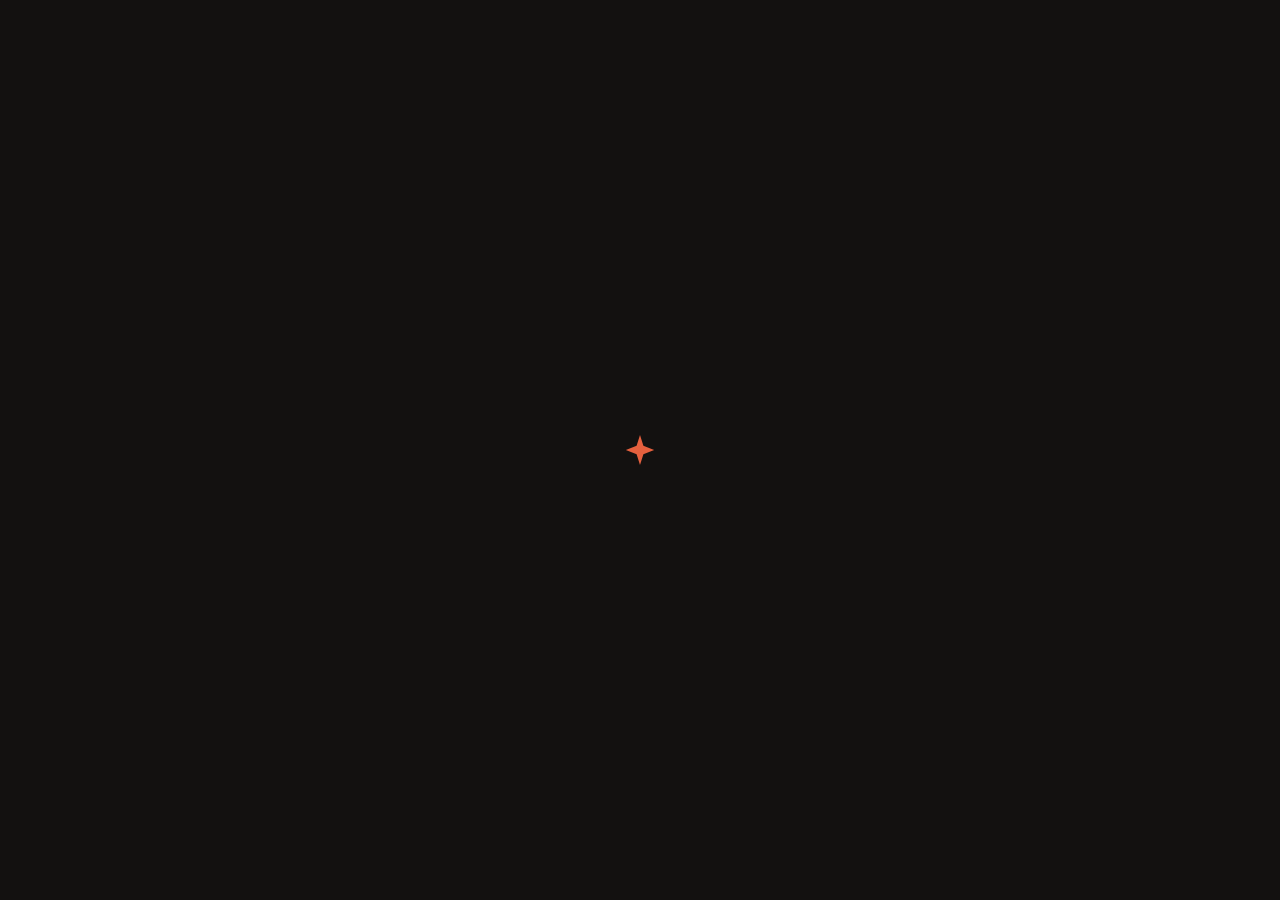
==== commit 30f4fc57: "v2.0 — Polished neobrutalist overhaul - Removed Agent Office from sidebar, plus menu, and all refere" ====
--- a/index.html
+++ b/index.html
@@ -3,12 +3,13 @@
 <head>
 <meta charset="UTF-8">
 <meta name="viewport" content="width=device-width, initial-scale=1.0, maximum-scale=1.0, user-scalable=no, viewport-fit=cover">
-<meta name="theme-color" content="#1A1816">
+<meta name="theme-color" content="#131110">
 <meta name="apple-mobile-web-app-capable" content="yes">
 <meta name="apple-mobile-web-app-status-bar-style" content="black-translucent">
 <meta name="apple-mobile-web-app-title" content="Cloak">
 <meta name="mobile-web-app-capable" content="yes">
 <meta name="format-detection" content="telephone=no">
+<meta name="description" content="Cloak — A human resource, not a companion. Ethical AI that serves you.">
 <title>Cloak</title>
 <link rel="icon" type="image/svg+xml" href="data:image/svg+xml,%3Csvg xmlns='http://www.w3.org/2000/svg' viewBox='0 0 32 32'%3E%3Cpath d='M16 2L19.5 12.5L30 16L19.5 19.5L16 30L12.5 19.5L2 16L12.5 12.5Z' fill='%23D44D2A'/%3E%3C/svg%3E">
 <link rel="preconnect" href="https://fonts.googleapis.com">
@@ -24,8 +25,9 @@
 </head>
 <body>
 
+<!-- ── LOADING ── -->
 <div id="s-loading">
-  <svg class="load-star" width="36" height="36" viewBox="0 0 36 36" fill="none">
+  <svg class="load-star" width="34" height="34" viewBox="0 0 36 36" fill="none">
     <path d="M18 2L21.6 13.4L33 18L21.6 22.6L18 34L14.4 22.6L3 18L14.4 13.4Z" fill="var(--acc)"/>
   </svg>
 </div>
@@ -34,11 +36,11 @@
 <div id="s-auth" class="screen">
   <div class="auth-card">
     <div class="brand">
-      <svg class="brand-icon" width="44" height="44" viewBox="0 0 44 44" fill="none">
-        <path d="M22 2L26.4 16.6L41 22L26.4 27.4L22 42L17.6 27.4L3 22L17.6 16.6Z" fill="var(--acc)"/>
+      <svg class="brand-icon" width="48" height="48" viewBox="0 0 48 48" fill="none">
+        <path d="M24 3L28.8 17.6L43 24L28.8 30.4L24 45L19.2 30.4L5 24L19.2 17.6Z" fill="var(--acc)"/>
       </svg>
       <div class="brand-name">Cloak</div>
-      <div style="font-size:11px;font-weight:700;text-transform:uppercase;letter-spacing:.12em;color:var(--acc);opacity:.85;margin-top:2px;">A human resource, not a companion.</div>
+      <div class="brand-tag">A human resource, not a companion.</div>
     </div>
     <div class="seg">
       <button class="seg-btn active" id="tab-in" onclick="authMode('in')">Sign in</button>
@@ -55,14 +57,19 @@
       </div>
       <div>
         <label class="field-label">Password</label>
-        <input class="input" id="inp-pass" type="password" placeholder="&bull;&bull;&bull;&bull;&bull;&bull;&bull;&bull;" autocomplete="current-password" onkeydown="authKey(event,'inp-confirm',true)">
+        <input class="input" id="inp-pass" type="password" placeholder="••••••••" autocomplete="current-password" onkeydown="authKey(event,'inp-confirm',true)">
       </div>
       <div id="field-confirm" style="display:none">
         <label class="field-label">Confirm password</label>
-        <input class="input" id="inp-confirm" type="password" placeholder="&bull;&bull;&bull;&bull;&bull;&bull;&bull;&bull;" onkeydown="authKey(event,null)">
+        <input class="input" id="inp-confirm" type="password" placeholder="••••••••" onkeydown="authKey(event,null)">
       </div>
       <div class="err-msg" id="auth-err"></div>
       <button class="btn-primary" id="btn-submit" onclick="handleAuth()">Sign in</button>
+      <div class="auth-divider">
+        <div class="auth-divider-line"></div>
+        <div class="auth-divider-text">or</div>
+        <div class="auth-divider-line"></div>
+      </div>
       <button class="btn-ghost" onclick="startGuest()">Continue as guest</button>
     </div>
     <div class="auth-note">
@@ -75,7 +82,7 @@
 <div id="s-verify" class="screen">
   <div class="auth-card">
     <div class="brand">
-      <svg width="44" height="44" viewBox="0 0 44 44" fill="none"><path d="M22 2L26.4 16.6L41 22L26.4 27.4L22 42L17.6 27.4L3 22L17.6 16.6Z" fill="var(--acc)"/></svg>
+      <svg width="48" height="48" viewBox="0 0 48 48" fill="none"><path d="M24 3L28.8 17.6L43 24L28.8 30.4L24 45L19.2 30.4L5 24L19.2 17.6Z" fill="var(--acc)"/></svg>
       <div class="brand-name">Check your email</div>
     </div>
     <p class="hint-text">We sent a link to <strong id="verify-addr"></strong>. Click it to confirm, then come back and sign in.</p>
@@ -91,7 +98,7 @@
 <div id="s-mfa" class="screen">
   <div class="auth-card">
     <div class="brand">
-      <svg width="44" height="44" viewBox="0 0 44 44" fill="none"><path d="M22 2L26.4 16.6L41 22L26.4 27.4L22 42L17.6 27.4L3 22L17.6 16.6Z" fill="var(--acc)"/></svg>
+      <svg width="48" height="48" viewBox="0 0 48 48" fill="none"><path d="M24 3L28.8 17.6L43 24L28.8 30.4L24 45L19.2 30.4L5 24L19.2 17.6Z" fill="var(--acc)"/></svg>
       <div class="brand-name">Two-factor auth</div>
     </div>
     <p class="hint-text">Enter the 6-digit code from your authenticator app.</p>
@@ -108,13 +115,14 @@
 <div id="s-chat">
   <div id="ios-inset"></div>
 
+  <!-- Announcement bar -->
   <div class="ann" id="ann-bar">
-    <svg width="15" height="15" fill="none" stroke="currentColor" stroke-width="1.8" stroke-linecap="round" stroke-linejoin="round" viewBox="0 0 24 24" style="flex-shrink:0"><path d="M22 8.93V3l-8 5H6a2 2 0 0 0-2 2v4a2 2 0 0 0 2 2h1l2 5h3l-1-5h3l8 5V8.93z"/></svg>
+    <svg width="14" height="14" fill="none" stroke="currentColor" stroke-width="1.8" stroke-linecap="round" stroke-linejoin="round" viewBox="0 0 24 24" style="flex-shrink:0"><path d="M22 8.93V3l-8 5H6a2 2 0 0 0-2 2v4a2 2 0 0 0 2 2h1l2 5h3l-1-5h3l8 5V8.93z"/></svg>
     <span class="ann-text" id="ann-msg"></span>
     <button class="ann-x" onclick="dismissAnn()">&times;</button>
   </div>
 
-  <!-- SETTINGS MODAL -->
+  <!-- ── SETTINGS MODAL ── -->
   <div class="overlay" id="modal-settings" style="display:none" onclick="overlayClick(event,'modal-settings')">
     <div class="modal" onclick="event.stopPropagation()">
       <div class="modal-head">
@@ -145,12 +153,13 @@
           </button>
         </nav>
         <div class="settings-body">
+          <!-- Account -->
           <div class="spane on" id="spane-general">
             <div class="srow">
               <div class="srow-name">Account</div>
               <div class="info-box" style="display:flex;align-items:center;gap:10px;margin-top:8px">
                 <div class="user-av" id="s-av" style="width:36px;height:36px;font-size:14px">?</div>
-                <div><div style="font-size:14px;font-weight:500" id="s-name">—</div><div style="font-size:12px;opacity:.55" id="s-email">—</div></div>
+                <div><div style="font-size:14px;font-weight:500" id="s-name">—</div><div style="font-size:12px;opacity:.5" id="s-email">—</div></div>
               </div>
             </div>
             <div class="srow">
@@ -170,6 +179,8 @@
               <button class="danger" style="margin-top:8px" onclick="doLogout()">Sign out of Cloak</button>
             </div>
           </div>
+
+          <!-- Appearance -->
           <div class="spane" id="spane-appearance">
             <div class="srow">
               <div class="srow-head"><div class="srow-name">Light / Dark mode</div></div>
@@ -210,6 +221,8 @@
               </div>
             </div>
           </div>
+
+          <!-- Security -->
           <div class="spane" id="spane-security">
             <div class="srow">
               <div class="srow-head"><div class="srow-name">Two-factor authentication</div></div>
@@ -218,7 +231,7 @@
               <div id="totp-section" style="display:none;margin-top:14px">
                 <div id="totp-qr" style="text-align:center;margin-bottom:10px"></div>
                 <div class="secret-box" id="totp-secret" style="margin-bottom:12px"></div>
-                <div style="font-size:12px;color:var(--ink);opacity:.55;margin-bottom:10px">Enter the 6-digit code to confirm:</div>
+                <div style="font-size:12px;opacity:.5;margin-bottom:10px">Enter the 6-digit code to confirm:</div>
                 <div style="display:flex;gap:8px;flex-wrap:wrap">
                   <input class="input mono-input" id="totp-code" type="text" inputmode="numeric" maxlength="6" placeholder="000000" style="max-width:160px;font-size:18px">
                   <button class="cta" onclick="confirmTOTP()">Enable</button>
@@ -227,6 +240,8 @@
               </div>
             </div>
           </div>
+
+          <!-- Console -->
           <div class="spane" id="spane-console">
             <div class="srow" style="padding-top:0">
               <div class="stats-row">
@@ -248,6 +263,8 @@
               <div class="console-log" id="console-log"><div class="log-empty">No logs yet</div></div>
             </div>
           </div>
+
+          <!-- Admin -->
           <div class="spane" id="spane-admin">
             <div class="srow">
               <div class="srow-head"><div class="srow-name">Admin panel</div><span class="srow-badge">Owner</span></div>
@@ -255,12 +272,12 @@
             </div>
             <div class="srow">
               <div class="srow-name">Post announcement</div>
-              <textarea class="inp-field" id="ann-compose" placeholder="Write an announcement&hellip;" style="margin-top:8px;min-height:72px;resize:vertical;font-family:inherit;font-size:13px;line-height:1.6"></textarea>
+              <textarea class="inp-field" id="ann-compose" placeholder="Write an announcement…" style="margin-top:8px;min-height:76px;resize:vertical;font-family:inherit;font-size:13px;line-height:1.6"></textarea>
               <button class="cta" style="margin-top:8px" onclick="postAnn()">Post</button>
             </div>
             <div class="srow">
               <div class="srow-name">Active announcements</div>
-              <div class="ann-list" id="admin-ann-list" style="margin-top:8px"><div style="font-size:13px;opacity:.55">None active.</div></div>
+              <div class="ann-list" id="admin-ann-list" style="margin-top:8px"><div style="font-size:13px;opacity:.5">None active.</div></div>
             </div>
           </div>
         </div>
@@ -271,16 +288,16 @@
   <div class="chat-shell">
     <div class="sb-overlay" id="sb-overlay" onclick="closeMobileSidebar()"></div>
 
-    <!-- SIDEBAR -->
+    <!-- ── SIDEBAR ── -->
     <div class="sidebar collapsed" id="sidebar">
       <div class="sb-logo">
-        <svg class="sb-logo-star" width="19" height="19" viewBox="0 0 19 19" fill="none">
-          <path d="M9.5 1L11.7 7.3L18 9.5L11.7 11.7L9.5 18L7.3 11.7L1 9.5L7.3 7.3Z" fill="var(--acc)"/>
+        <svg class="sb-logo-star" width="20" height="20" viewBox="0 0 20 20" fill="none">
+          <path d="M10 1L12.2 7.8L19 10L12.2 12.2L10 19L7.8 12.2L1 10L7.8 7.8Z" fill="var(--acc)"/>
         </svg>
         <span class="sb-logo-name">Cloak</span>
       </div>
       <button class="sb-btn sb-new" onclick="newChat()">
-        <svg width="13" height="13" fill="none" stroke="currentColor" stroke-width="2" stroke-linecap="round" viewBox="0 0 24 24"><path d="M12 5v14M5 12h14"/></svg>
+        <svg width="13" height="13" fill="none" stroke="currentColor" stroke-width="2.2" stroke-linecap="round" viewBox="0 0 24 24"><path d="M12 5v14M5 12h14"/></svg>
         New chat
       </button>
       <div class="sb-label">Recent</div>
@@ -288,18 +305,12 @@
       <div id="guest-note" style="display:none" class="guest-note">Guest &mdash; <a onclick="show('auth');closeMobileSidebar()">Sign up</a> to save chats.</div>
 
       <div class="sb-footer">
-        <div id="sb-ann-bar" style="display:none;margin-bottom:6px;padding:8px 10px;background:var(--yel);border:var(--bd);font-size:11px;font-weight:700;color:var(--ink);line-height:1.4;">
+        <div id="sb-ann-bar">
           <div style="display:flex;align-items:flex-start;gap:6px">
             <div id="sb-ann-msg" style="flex:1"></div>
             <button onclick="dismissAnn()" style="background:var(--ink);border:none;color:var(--paper);width:18px;height:18px;font-size:10px;cursor:pointer;flex-shrink:0;display:flex;align-items:center;justify-content:center">&times;</button>
           </div>
         </div>
-        <div class="sb-label" style="margin-bottom:2px">Tools</div>
-        <a class="sb-btn" href="agents.html" style="text-decoration:none;color:inherit;">
-          <svg width="14" height="14" fill="none" stroke="currentColor" stroke-width="1.5" stroke-linecap="round" viewBox="0 0 24 24"><circle cx="9" cy="7" r="4"/><path d="M3 21v-2a4 4 0 0 1 4-4h4"/><circle cx="17" cy="17" r="4"/><path d="M21 17h-8M17 13v8"/></svg>
-          Agent Office
-          <span style="margin-left:auto;font-size:8px;font-weight:800;padding:1px 5px;background:var(--yel);border:1px solid var(--ink);color:var(--ink);text-transform:uppercase;letter-spacing:.06em;">Beta</span>
-        </a>
         <div class="sb-label" style="margin-bottom:2px">Account</div>
         <div class="user-row">
           <div class="user-av" id="sb-av">?</div>
@@ -319,52 +330,65 @@
       </div>
     </div>
 
-    <!-- MAIN AREA -->
+    <!-- ── MAIN AREA ── -->
     <div class="main">
       <div class="topbar">
         <div class="topbar-left">
-          <button class="icon-btn" onclick="toggleSidebar()">
+          <button class="icon-btn" onclick="toggleSidebar()" title="Toggle sidebar">
             <svg width="15" height="15" fill="none" stroke="currentColor" stroke-width="1.8" stroke-linecap="round" viewBox="0 0 24 24"><path d="M3 6h18M3 12h18M3 18h18"/></svg>
           </button>
         </div>
         <div class="topbar-right">
-          <button class="icon-btn" onclick="toggleDark()" title="Toggle Theme">
+          <button class="icon-btn" onclick="toggleDark()" title="Toggle theme">
             <svg width="14" height="14" fill="none" stroke="currentColor" stroke-width="1.8" stroke-linecap="round" viewBox="0 0 24 24">
               <path class="moon" d="M21 12.79A9 9 0 1 1 11.21 3 7 7 0 0 0 21 12.79z"/>
               <g class="sun"><circle cx="12" cy="12" r="5"/><line x1="12" y1="1" x2="12" y2="3"/><line x1="12" y1="21" x2="12" y2="23"/><line x1="4.22" y1="4.22" x2="5.64" y2="5.64"/><line x1="18.36" y1="18.36" x2="19.78" y2="19.78"/><line x1="1" y1="12" x2="3" y2="12"/><line x1="21" y1="12" x2="23" y2="12"/><line x1="4.22" y1="19.78" x2="5.64" y2="18.36"/><line x1="18.36" y1="5.64" x2="19.78" y2="4.22"/></g>
             </svg>
           </button>
-          <div class="live-dot"></div>
-          <div id="model-btn" style="cursor:default;box-shadow:none;transform:none;border-color:var(--acc);">
-            Mode: <span id="model-btn-label" style="color:var(--acc);">Dynamic</span>
-          </div>
-        </div>
-      </div>
-
+          <div class="status-pill">
+            <div class="live-dot"></div>
+            <span class="status-label" id="model-btn-label">Dynamic</span>
+          </div>
+        </div>
+      </div>
+
+      <!-- Chat area -->
       <div class="chat-area" id="chat-area">
+        <!-- Empty state -->
         <div class="empty" id="empty-state">
-          <div class="empty-star">
-            <svg class="empty-star-inner" width="52" height="52" viewBox="0 0 56 56" fill="none">
-              <path d="M28 3L32.8 21.2L51 28L32.8 34.8L28 53L23.2 34.8L5 28L23.2 21.2Z" fill="var(--acc)"/>
-            </svg>
-          </div>
-          <div class="empty-greeting" id="empty-greeting">Hey there!</div>
-          <div class="empty-slogan">A human resource, not a companion.</div>
+          <div class="empty-inner">
+            <div class="empty-star-wrap">
+              <div class="empty-star-bg"></div>
+              <svg class="empty-star-inner" width="38" height="38" viewBox="0 0 56 56" fill="none">
+                <path d="M28 3L32.8 21.2L51 28L32.8 34.8L28 53L23.2 34.8L5 28L23.2 21.2Z" fill="var(--acc)"/>
+              </svg>
+            </div>
+            <div class="empty-greeting" id="empty-greeting">Hey there!</div>
+            <div class="empty-slogan">A human resource, not a companion.</div>
+            <div class="chip-row" id="chip-row">
+              <button class="chip" onclick="chipSend('Explain something complex simply')">Explain simply</button>
+              <button class="chip" onclick="chipSend('Help me write or edit something')">Write &amp; edit</button>
+              <button class="chip" onclick="chipSend('Debug or review my code')">Debug code</button>
+              <button class="chip" onclick="chipSend('Research and summarize a topic')">Research</button>
+            </div>
+          </div>
         </div>
         <div class="messages" id="messages" style="display:none"></div>
       </div>
 
+      <!-- Input area -->
       <div class="input-area">
         <div class="input-wrap">
           <div class="input-area-wrap">
+            <!-- Plus menu -->
             <div class="plus-menu" id="plus-menu">
               <button class="plus-item" id="menu-think" onclick="toggleThinkMode()">
-                <span class="plus-item-icon"><svg width="16" height="16" fill="none" stroke="currentColor" stroke-width="1.8" stroke-linecap="round" stroke-linejoin="round" viewBox="0 0 24 24"><path d="M9.59 4.59A2 2 0 1 1 11 8H2m10.59 11.41A2 2 0 1 0 14 16H2m15.73-8.27A2.5 2.5 0 1 1 19.5 12H2"></path></svg></span>
+                <span class="plus-item-icon"><svg width="16" height="16" fill="none" stroke="currentColor" stroke-width="1.8" stroke-linecap="round" stroke-linejoin="round" viewBox="0 0 24 24"><path d="M9.59 4.59A2 2 0 1 1 11 8H2m10.59 11.41A2 2 0 1 0 14 16H2m15.73-8.27A2.5 2.5 0 1 1 19.5 12H2"/></svg></span>
                 <span class="plus-item-text">
                   <span class="plus-item-label">Think mode</span>
                   <span class="plus-item-desc">Deep reasoning and outlines</span>
                 </span>
-                <span class="plus-item-check"><svg width="13" height="13" fill="none" stroke="currentColor" stroke-width="2.5" stroke-linecap="round" stroke-linejoin="round" viewBox="0 0 24 24"><path d="M20 6L9 17l-5-5"/></svg></span>
+                <span class="plus-item-check"><svg width="13" height="13" fill="none" stroke="currentColor" stroke-width="2.5" stroke-linecap="round" viewBox="0 0 24 24"><path d="M20 6L9 17l-5-5"/></svg></span>
               </button>
               <button class="plus-item" id="menu-homework" onclick="toggleHwMode()">
                 <span class="plus-item-icon"><svg width="16" height="16" fill="none" stroke="currentColor" stroke-width="1.8" stroke-linecap="round" stroke-linejoin="round" viewBox="0 0 24 24"><path d="M2 3h6a4 4 0 0 1 4 4v14a3 3 0 0 0-3-3H2z"/><path d="M22 3h-6a4 4 0 0 0-4 4v14a3 3 0 0 1 3-3h7z"/></svg></span>
@@ -372,17 +396,11 @@
                   <span class="plus-item-label">Homework mode</span>
                   <span class="plus-item-desc">Guided learning, not just answers</span>
                 </span>
-                <span class="plus-item-check"><svg width="13" height="13" fill="none" stroke="currentColor" stroke-width="2.5" stroke-linecap="round" stroke-linejoin="round" viewBox="0 0 24 24"><path d="M20 6L9 17l-5-5"/></svg></span>
+                <span class="plus-item-check"><svg width="13" height="13" fill="none" stroke="currentColor" stroke-width="2.5" stroke-linecap="round" viewBox="0 0 24 24"><path d="M20 6L9 17l-5-5"/></svg></span>
               </button>
-              <div style="height:1px;background:var(--bdt);margin:2px 0;"></div>
-              <a class="plus-item" href="agents.html" style="text-decoration:none;">
-                <span class="plus-item-icon"><svg width="16" height="16" fill="none" stroke="currentColor" stroke-width="1.8" stroke-linecap="round" stroke-linejoin="round" viewBox="0 0 24 24"><circle cx="9" cy="7" r="4"/><path d="M3 21v-2a4 4 0 0 1 4-4h4"/><circle cx="17" cy="17" r="4"/><path d="M21 17h-8M17 13v8"/></svg></span>
-                <span class="plus-item-text">
-                  <span class="plus-item-label">Agent Office</span>
-                  <span class="plus-item-desc">Multi-agent task delegation</span>
-                </span>
-              </a>
-            </div>
+            </div>
+
+            <!-- Mode labels -->
             <div style="display:flex;gap:6px;">
               <div class="hw-label" id="think-label">
                 Think mode
@@ -393,17 +411,21 @@
                 <button class="hw-label-x" onclick="toggleHwMode()">&times;</button>
               </div>
             </div>
+
+            <!-- Image strip -->
             <div class="img-strip" id="img-strip"></div>
+
+            <!-- Input box -->
             <div class="input-box" id="input-box">
               <input type="file" id="img-upload" accept="image/*" multiple style="display:none" onchange="onImgPick(this)">
-              <button class="plus-btn" id="plus-btn" onclick="togglePlusMenu(event)" title="Modes & Tools">+</button>
-              <textarea class="chat-input" id="chat-input" placeholder="Message Cloak&hellip;" rows="1"
+              <button class="plus-btn" id="plus-btn" onclick="togglePlusMenu(event)" title="Modes">+</button>
+              <textarea class="chat-input" id="chat-input" placeholder="Message Cloak…" rows="1"
                 oninput="onInput(this)" onkeydown="onKey(event)" onpaste="onPaste(event)"></textarea>
               <button class="send-btn" id="mic-btn" style="background:var(--surf);color:var(--ink);border:var(--bd);" onclick="startVoiceMode()" title="Voice mode">
-                <svg width="15" height="15" fill="none" stroke="currentColor" stroke-width="2" stroke-linecap="round" viewBox="0 0 24 24"><path d="M12 2a3 3 0 0 0-3 3v7a3 3 0 0 0 6 0V5a3 3 0 0 0-3-3z"/><path d="M19 10v2a7 7 0 0 1-14 0v-2M12 19v4M8 23h8"/></svg>
+                <svg width="14" height="14" fill="none" stroke="currentColor" stroke-width="2" stroke-linecap="round" viewBox="0 0 24 24"><path d="M12 2a3 3 0 0 0-3 3v7a3 3 0 0 0 6 0V5a3 3 0 0 0-3-3z"/><path d="M19 10v2a7 7 0 0 1-14 0v-2M12 19v4M8 23h8"/></svg>
               </button>
               <button class="send-btn" id="send-btn" onclick="send()" disabled>
-                <svg width="15" height="15" fill="currentColor" viewBox="0 0 24 24"><path d="M3.478 2.405a.75.75 0 00-.926.94l2.432 7.905H13.5a.75.75 0 010 1.5H4.984l-2.432 7.905a.75.75 0 00.926.94 60.519 60.519 0 0018.445-8.986.75.75 0 000-1.218A60.517 60.517 0 003.478 2.405z"/></svg>
+                <svg width="14" height="14" fill="currentColor" viewBox="0 0 24 24"><path d="M3.478 2.405a.75.75 0 00-.926.94l2.432 7.905H13.5a.75.75 0 010 1.5H4.984l-2.432 7.905a.75.75 0 00.926.94 60.519 60.519 0 0018.445-8.986.75.75 0 000-1.218A60.517 60.517 0 003.478 2.405z"/></svg>
               </button>
             </div>
           </div>
@@ -419,7 +441,7 @@
 
   <!-- VOICE OVERLAY -->
   <div class="voice-overlay" id="voice-overlay">
-    <button class="voice-close" onclick="stopVoiceMode()" title="Exit Voice Mode">&times;</button>
+    <button class="voice-close" onclick="stopVoiceMode()" title="Exit voice mode">&times;</button>
     <div class="voice-ascii" id="voice-ascii">[ - - - - - ]</div>
     <div class="voice-status" id="voice-status">Idle</div>
     <div class="voice-transcript" id="voice-transcript">Say something...</div>
@@ -451,7 +473,7 @@
           <div class="onboard-checkbox" id="onboard-checkbox"></div>
           <div class="onboard-check-label">I understand and agree</div>
         </div>
-        <button class="btn-primary" id="onboard-btn" onclick="confirmOnboarding()" disabled style="cursor:not-allowed;opacity:.35">Continue to Cloak</button>
+        <button class="btn-primary" id="onboard-btn" onclick="confirmOnboarding()" disabled style="cursor:not-allowed;opacity:.32">Continue to Cloak</button>
       </div>
     </div>
   </div>
--- a/cloak.css
+++ b/cloak.css
@@ -1,115 +1,153 @@
 /* ═══════════════════════════════════════════
-   CLOAK — NEOBRUTALIST
+   CLOAK — NEOBRUTALIST POLISHED
+   v2.0 — April 2026
 ═══════════════════════════════════════════ */
 *,*::before,*::after{box-sizing:border-box;margin:0;padding:0;}
+html{-webkit-font-smoothing:antialiased;-moz-osx-font-smoothing:grayscale;text-rendering:optimizeLegibility;scroll-behavior:smooth;}
 html,body{height:100%;}
 
 /* ── THEMES ── */
 :root,[data-theme="default"]{
-  --ink:#0A0A0A;--paper:#F2EEE5;--p2:#E8E3D8;--p3:#DDD8CC;--surf:#FAFAF7;
-  --acc:#D44D2A;--acc2:#B83B1D;--yel:#F5C842;--grn:#4ade80;
-  --bd:2px solid #0A0A0A;--bdt:1px solid rgba(10,10,10,.13);
-  --sh:3px 3px 0 #0A0A0A;--shlg:5px 5px 0 #0A0A0A;--shsm:2px 2px 0 #0A0A0A;
+  --ink:#0A0A0A;--paper:#F2EEE5;--p2:#EAE5DB;--p3:#DDD8CC;--surf:#FAFAF7;
+  --acc:#D44D2A;--acc2:#B83B1D;--yel:#F5C842;--grn:#22c55e;--blu:#3B82F6;
+  --bd:2px solid #0A0A0A;--bdt:1px solid rgba(10,10,10,.12);
+  --sh:4px 4px 0 #0A0A0A;--shlg:6px 6px 0 #0A0A0A;--shsm:2px 2px 0 #0A0A0A;
+  --sh-acc:4px 4px 0 var(--acc);
+  --r:0px;
 }
 .dark:root,.dark [data-theme="default"],[data-theme="default"].dark{
-  --ink:#F0EBE0;--paper:#161412;--p2:#1E1B18;--p3:#27231E;--surf:#211E1A;
+  --ink:#EDE8DF;--paper:#131110;--p2:#1A1815;--p3:#22201C;--surf:#181512;
   --acc:#E5603E;--acc2:#D44D2A;--yel:#E8BB2A;--grn:#4ade80;
-  --bd:2px solid rgba(240,235,224,.7);--bdt:1px solid rgba(240,235,224,.1);
-  --sh:3px 3px 0 rgba(240,235,224,.5);--shlg:5px 5px 0 rgba(240,235,224,.4);--shsm:2px 2px 0 rgba(240,235,224,.4);
+  --bd:2px solid rgba(237,232,223,.6);--bdt:1px solid rgba(237,232,223,.1);
+  --sh:4px 4px 0 rgba(237,232,223,.45);--shlg:6px 6px 0 rgba(237,232,223,.35);--shsm:2px 2px 0 rgba(237,232,223,.38);
+  --sh-acc:4px 4px 0 var(--acc);
 }
 [data-theme="eco"]{
   --ink:#1A2E10;--paper:#F0F7EC;--p2:#E2F0D9;--p3:#CDE8C0;--surf:#F7FBF4;
   --acc:#3A7D2C;--acc2:#2C5E1F;--yel:#8BC34A;--grn:#22c55e;
   --bd:2px solid #1A2E10;--bdt:1px solid rgba(26,46,16,.15);
-  --sh:3px 3px 0 #1A2E10;--shlg:5px 5px 0 #1A2E10;--shsm:2px 2px 0 #1A2E10;
+  --sh:4px 4px 0 #1A2E10;--shlg:6px 6px 0 #1A2E10;--shsm:2px 2px 0 #1A2E10;
+  --sh-acc:4px 4px 0 var(--acc);
 }
 .dark [data-theme="eco"],[data-theme="eco"].dark{
   --ink:#C8E6B0;--paper:#0D1A08;--p2:#142210;--p3:#1C2E16;--surf:#111E0D;
-  --acc:#5CB84A;--acc2:#4A9E3A;--yel:#7DB040;--grn:#22c55e;
+  --acc:#5CB84A;--acc2:#4A9E3A;--yel:#7DB040;
   --bd:2px solid rgba(200,230,176,.6);--bdt:1px solid rgba(200,230,176,.12);
-  --sh:3px 3px 0 rgba(200,230,176,.45);--shlg:5px 5px 0 rgba(200,230,176,.35);--shsm:2px 2px 0 rgba(200,230,176,.35);
+  --sh:4px 4px 0 rgba(200,230,176,.45);--shlg:6px 6px 0 rgba(200,230,176,.35);--shsm:2px 2px 0 rgba(200,230,176,.35);
 }
 [data-theme="aqua"]{
   --ink:#0A1E2E;--paper:#EAF4F8;--p2:#D6ECF4;--p3:#BDE0EC;--surf:#F3F9FC;
   --acc:#0B7EA8;--acc2:#065F82;--yel:#00B4D8;--grn:#4ade80;
   --bd:2px solid #0A1E2E;--bdt:1px solid rgba(10,30,46,.15);
-  --sh:3px 3px 0 #0A1E2E;--shlg:5px 5px 0 #0A1E2E;--shsm:2px 2px 0 #0A1E2E;
+  --sh:4px 4px 0 #0A1E2E;--shlg:6px 6px 0 #0A1E2E;--shsm:2px 2px 0 #0A1E2E;
+  --sh-acc:4px 4px 0 var(--acc);
 }
 .dark [data-theme="aqua"],[data-theme="aqua"].dark{
   --ink:#A8D8EA;--paper:#060F18;--p2:#0C1820;--p3:#12222E;--surf:#091319;
-  --acc:#1AABCC;--acc2:#0B8AAA;--yel:#00CFE8;--grn:#4ade80;
+  --acc:#1AABCC;--acc2:#0B8AAA;--yel:#00CFE8;
   --bd:2px solid rgba(168,216,234,.6);--bdt:1px solid rgba(168,216,234,.12);
-  --sh:3px 3px 0 rgba(168,216,234,.45);--shlg:5px 5px 0 rgba(168,216,234,.35);--shsm:2px 2px 0 rgba(168,216,234,.35);
-}
-:root{--t:120ms ease;--tm:220ms ease;--sw:260px;--fu:'Space Grotesk',sans-serif;--fd:'Syne',sans-serif;}
-
-body{font-family:var(--fu);font-size:14px;background:var(--paper);color:var(--ink);-webkit-font-smoothing:antialiased;overflow:hidden;transition:background var(--t),color var(--t);}
+  --sh:4px 4px 0 rgba(168,216,234,.45);--shlg:6px 6px 0 rgba(168,216,234,.35);--shsm:2px 2px 0 rgba(168,216,234,.35);
+}
+:root{
+  --t:140ms ease;--tm:240ms ease;--spring:cubic-bezier(.34,1.56,.64,1);
+  --sw:268px;
+  --fu:'Space Grotesk',system-ui,sans-serif;
+  --fd:'Syne',system-ui,sans-serif;
+}
+
+body{font-family:var(--fu);font-size:14px;background:var(--paper);color:var(--ink);overflow:hidden;transition:background .2s,color .2s;}
 
 /* ── KEYFRAMES ── */
 @keyframes fade{from{opacity:0}to{opacity:1}}
-@keyframes slideUp{from{opacity:0;transform:translateY(14px)}to{opacity:1;transform:translateY(0)}}
+@keyframes fadeUp{from{opacity:0;transform:translateY(16px)}to{opacity:1;transform:translateY(0)}}
 @keyframes slideDown{from{opacity:0;transform:translateY(-10px)}to{opacity:1;transform:translateY(0)}}
 @keyframes msgIn{from{opacity:0;transform:translateY(10px) scale(.98)}to{opacity:1;transform:translateY(0) scale(1)}}
-@keyframes pop{0%{opacity:0;transform:scale(.94) translateY(8px)}55%{transform:scale(1.015) translateY(-1px)}100%{opacity:1;transform:scale(1) translateY(0)}}
-@keyframes popMenu{0%{opacity:0;transform:scaleY(0.6) translateY(-8px);transform-origin:top center}70%{transform:scaleY(1.03) translateY(1px);transform-origin:top center}100%{opacity:1;transform:scaleY(1) translateY(0);transform-origin:top center}}
-@keyframes tdot{0%,60%,100%{transform:translateY(0);opacity:.25}30%{transform:translateY(-6px);opacity:1}}
+@keyframes pop{0%{opacity:0;transform:scale(.93) translateY(10px)}60%{transform:scale(1.02) translateY(-2px)}100%{opacity:1;transform:scale(1) translateY(0)}}
+@keyframes popMenu{0%{opacity:0;transform:scaleY(0.6) translateY(-8px);transform-origin:top center}70%{transform:scaleY(1.03) translateY(1px)}100%{opacity:1;transform:scaleY(1) translateY(0)}}
+@keyframes tdot{0%,60%,100%{transform:translateY(0);opacity:.25}30%{transform:translateY(-7px);opacity:1}}
 @keyframes spin{to{transform:rotate(360deg)}}
-@keyframes pdot{0%,100%{opacity:1;transform:scale(1)}50%{opacity:.2;transform:scale(.7)}}
-@keyframes shake{0%,100%{transform:translateX(0)}20%{transform:translateX(-5px)}40%{transform:translateX(4px)}60%{transform:translateX(-3px)}80%{transform:translateX(2px)}}
-@keyframes starPop{0%{transform:scale(1) rotate(0deg)}40%{transform:scale(1.22) rotate(12deg)}70%{transform:scale(.95) rotate(-4deg)}100%{transform:scale(1) rotate(0deg)}}
-@keyframes settingsSlideIn{from{opacity:0;transform:translateX(12px)}to{opacity:1;transform:translateX(0)}}
-@keyframes dropIn{0%{opacity:0;transform:scaleY(0.6) translateY(-8px);transform-origin:top}65%{transform:scaleY(1.03) translateY(2px);transform-origin:top}100%{opacity:1;transform:scaleY(1) translateY(0);transform-origin:top}}
-@keyframes blink{0%,100%{opacity:.75}50%{opacity:0}}
-@keyframes wIn{from{opacity:0;transform:translateY(3px)}to{opacity:1;transform:translateY(0)}}
-@keyframes blockIn{from{opacity:0;transform:translateY(6px)}to{opacity:1;transform:translateY(0)}}
+@keyframes pdot{0%,100%{opacity:1;transform:scale(1)}50%{opacity:.2;transform:scale(.6)}}
+@keyframes shake{0%,100%{transform:translateX(0)}20%{transform:translateX(-6px)}40%{transform:translateX(5px)}60%{transform:translateX(-3px)}80%{transform:translateX(2px)}}
+@keyframes starPop{0%{transform:scale(1) rotate(0deg)}35%{transform:scale(1.28) rotate(14deg)}70%{transform:scale(.94) rotate(-5deg)}100%{transform:scale(1) rotate(0deg)}}
+@keyframes settingsSlideIn{from{opacity:0;transform:translateX(14px)}to{opacity:1;transform:translateX(0)}}
+@keyframes dropIn{0%{opacity:0;transform:scaleY(0.6) translateY(-8px);transform-origin:top}65%{transform:scaleY(1.03) translateY(2px)}100%{opacity:1;transform:scaleY(1) translateY(0)}}
+@keyframes blink{0%,100%{opacity:.8}50%{opacity:0}}
+@keyframes wIn{from{opacity:0;transform:translateY(4px)}to{opacity:1;transform:translateY(0)}}
+@keyframes greetIn{0%{opacity:0;transform:translateY(20px)}100%{opacity:1;transform:translateY(0)}}
+@keyframes chipIn{0%{opacity:0;transform:scale(.88) translateY(8px)}60%{transform:scale(1.04)}100%{opacity:1;transform:scale(1) translateY(0)}}
+@keyframes pulseRing{0%{transform:scale(1);opacity:.6}100%{transform:scale(1.8);opacity:0}}
 
 /* stream cursor */
-.sc{display:inline-block;width:2px;height:.9em;background:var(--ink);margin-left:1px;vertical-align:text-bottom;animation:blink .75s step-start infinite;opacity:.75;pointer-events:none;}
-.wa{display:inline-block;opacity:0;animation:wIn .18s ease forwards;}
+.sc{display:inline-block;width:2px;height:.88em;background:var(--ink);margin-left:1px;vertical-align:text-bottom;animation:blink .7s step-start infinite;opacity:.8;pointer-events:none;}
+.wa{display:inline-block;opacity:0;animation:wIn .16s ease forwards;}
 
 /* ── LOADING ── */
-#s-loading{position:fixed;inset:0;display:flex;align-items:center;justify-content:center;background:var(--paper);z-index:999;transition:opacity .2s;}
+#s-loading{position:fixed;inset:0;display:flex;align-items:center;justify-content:center;background:var(--paper);z-index:999;transition:opacity .3s;}
 #s-loading.hidden{opacity:0;pointer-events:none;}
-.load-star{animation:spin 1s linear infinite;}
+.load-star{animation:spin .9s linear infinite;}
 
 /* ── SCREENS ── */
-.screen{display:none;flex-direction:column;align-items:center;justify-content:center;min-height:100vh;min-height:100dvh;padding:24px 20px;padding-top:max(24px,calc(env(safe-area-inset-top,0px) + 20px));padding-bottom:max(24px,calc(env(safe-area-inset-bottom,0px) + 20px));background:var(--paper);position:relative;}
+.screen{display:none;flex-direction:column;align-items:center;justify-content:center;min-height:100vh;min-height:100dvh;padding:24px 20px;padding-top:max(24px,calc(env(safe-area-inset-top,0px) + 20px));padding-bottom:max(24px,calc(env(safe-area-inset-bottom,0px) + 20px));background:var(--paper);position:relative;overflow:hidden;}
 .screen.active{display:flex;}
 
+/* ── AUTH BACKGROUND PATTERN ── */
+.screen::before{
+  content:'';position:absolute;inset:0;
+  background-image:repeating-linear-gradient(45deg,transparent,transparent 24px,rgba(0,0,0,.025) 24px,rgba(0,0,0,.025) 26px);
+  pointer-events:none;
+}
+.dark .screen::before{background-image:repeating-linear-gradient(45deg,transparent,transparent 24px,rgba(255,255,255,.03) 24px,rgba(255,255,255,.03) 26px);}
+
 /* ── AUTH ── */
-.auth-card{background:var(--surf);border:var(--bd);box-shadow:var(--shlg);padding:32px 28px;width:100%;max-width:400px;animation:pop .36s cubic-bezier(.16,1,.3,1);}
-.brand{display:flex;flex-direction:column;align-items:center;gap:8px;margin-bottom:24px;text-align:center;}
-.brand-icon{cursor:default;transition:transform .3s cubic-bezier(.34,1.56,.64,1);}
-.brand-icon:hover{animation:starPop .45s cubic-bezier(.34,1.56,.64,1);}
-.brand-name{font-family:var(--fd);font-size:28px;font-weight:800;text-transform:uppercase;letter-spacing:-.5px;color:var(--ink);}
-.seg{display:flex;border:var(--bd);margin-bottom:20px;background:var(--p2);}
-.seg-btn{flex:1;height:38px;border:none;background:transparent;font-family:var(--fu);font-size:11px;font-weight:700;text-transform:uppercase;letter-spacing:.09em;color:var(--ink);cursor:pointer;transition:background var(--t);}
+.auth-card{
+  background:var(--surf);border:var(--bd);box-shadow:var(--shlg);
+  padding:36px 32px;width:100%;max-width:400px;
+  animation:pop .38s cubic-bezier(.16,1,.3,1);
+  position:relative;z-index:1;
+}
+.brand{display:flex;flex-direction:column;align-items:center;gap:8px;margin-bottom:28px;text-align:center;}
+.brand-icon{cursor:default;transition:transform .3s var(--spring);}
+.brand-icon:hover{animation:starPop .5s var(--spring);}
+.brand-name{font-family:var(--fd);font-size:30px;font-weight:800;text-transform:uppercase;letter-spacing:-.5px;color:var(--ink);}
+.brand-tag{font-size:10px;font-weight:700;text-transform:uppercase;letter-spacing:.14em;color:var(--acc);opacity:.85;}
+
+.seg{display:flex;border:var(--bd);margin-bottom:22px;background:var(--p2);}
+.seg-btn{flex:1;height:40px;border:none;background:transparent;font-family:var(--fu);font-size:11px;font-weight:700;text-transform:uppercase;letter-spacing:.1em;color:var(--ink);cursor:pointer;transition:background var(--t),color var(--t);}
 .seg-btn:first-child{border-right:var(--bd);}
 .seg-btn.active{background:var(--ink);color:var(--paper);}
-.form{display:flex;flex-direction:column;gap:12px;}
-.field-label{display:block;font-size:10px;font-weight:700;text-transform:uppercase;letter-spacing:.12em;color:var(--ink);margin-bottom:4px;}
-.input{width:100%;height:44px;padding:0 12px;background:var(--paper);border:var(--bd);color:var(--ink);font-family:var(--fu);font-size:14px;font-weight:500;outline:none;transition:box-shadow var(--t),border-color var(--t);}
+
+.form{display:flex;flex-direction:column;gap:14px;}
+.field-label{display:block;font-size:10px;font-weight:700;text-transform:uppercase;letter-spacing:.13em;color:var(--ink);margin-bottom:5px;opacity:.7;}
+.input{width:100%;height:46px;padding:0 14px;background:var(--paper);border:var(--bd);color:var(--ink);font-family:var(--fu);font-size:14px;font-weight:500;outline:none;transition:box-shadow var(--t),border-color var(--t);}
 .input:focus{box-shadow:var(--sh);border-color:var(--acc);}
-.input::placeholder{color:var(--ink);opacity:.35;}
-.btn-primary{width:100%;height:42px;padding:0 16px;background:var(--acc);border:var(--bd);box-shadow:var(--sh);color:#fff;font-family:var(--fu);font-size:11px;font-weight:700;text-transform:uppercase;letter-spacing:.1em;cursor:pointer;transition:box-shadow var(--t),transform var(--t),background var(--t);}
+.input::placeholder{color:var(--ink);opacity:.3;}
+
+.btn-primary{width:100%;height:46px;padding:0 16px;background:var(--acc);border:var(--bd);box-shadow:var(--sh);color:#fff;font-family:var(--fu);font-size:11px;font-weight:700;text-transform:uppercase;letter-spacing:.12em;cursor:pointer;transition:box-shadow var(--t),transform var(--t),background var(--t);}
 .btn-primary:hover:not(:disabled){box-shadow:var(--shlg);transform:translate(-1px,-1px);}
-.btn-primary:active:not(:disabled){box-shadow:none;transform:translate(2px,2px);}
-.btn-primary:disabled{opacity:.4;cursor:not-allowed;box-shadow:var(--sh);}
-.btn-ghost{width:100%;height:42px;padding:0 16px;background:transparent;border:2px dashed var(--ink);color:var(--ink);font-family:var(--fu);font-size:11px;font-weight:600;cursor:pointer;opacity:.45;transition:opacity var(--t);}
-.btn-ghost:hover{opacity:.7;}
-.err-msg{font-size:12px;font-weight:700;color:#fff;padding:9px 12px;background:var(--acc);border:var(--bd);display:none;animation:shake .3s ease;}
+.btn-primary:active:not(:disabled){box-shadow:none;transform:translate(3px,3px);}
+.btn-primary:disabled{opacity:.38;cursor:not-allowed;box-shadow:var(--sh);}
+
+.btn-ghost{width:100%;height:42px;padding:0 16px;background:transparent;border:2px dashed var(--ink);color:var(--ink);font-family:var(--fu);font-size:11px;font-weight:600;cursor:pointer;opacity:.4;transition:opacity var(--t),border-color var(--t);}
+.btn-ghost:hover{opacity:.65;border-color:var(--acc);}
+
+.err-msg{font-size:12px;font-weight:700;color:#fff;padding:10px 13px;background:var(--acc);border:var(--bd);display:none;animation:shake .3s ease;}
 .err-msg.show{display:block;}
-.ok-msg{font-size:12px;font-weight:700;padding:9px 12px;background:var(--yel);border:var(--bd);color:var(--ink);}
-.hint-text{font-size:13px;color:var(--ink);line-height:1.6;text-align:center;margin-bottom:16px;opacity:.65;}
-.link-row{font-size:12px;color:var(--ink);text-align:center;opacity:.5;}
+.ok-msg{font-size:12px;font-weight:700;padding:10px 13px;background:var(--yel);border:var(--bd);color:var(--ink);}
+.hint-text{font-size:13px;color:var(--ink);line-height:1.65;text-align:center;margin-bottom:18px;opacity:.6;}
+.link-row{font-size:12px;color:var(--ink);text-align:center;opacity:.48;}
 .link-row a{color:var(--acc);font-weight:700;cursor:pointer;text-decoration:underline;text-underline-offset:2px;}
 .mono-input{font-family:'Courier New',monospace;font-size:22px;letter-spacing:.25em;text-align:center;}
-.secret-box{font-family:'Courier New',monospace;font-size:11px;background:var(--p3);color:var(--acc);padding:9px 12px;border:var(--bd);word-break:break-all;text-align:center;}
-.auth-note{font-size:10px;color:var(--ink);opacity:.38;text-align:center;line-height:1.6;margin-top:12px;}
+.secret-box{font-family:'Courier New',monospace;font-size:11px;background:var(--p3);color:var(--acc);padding:10px 13px;border:var(--bd);word-break:break-all;text-align:center;}
+.auth-note{font-size:10px;color:var(--ink);opacity:.35;text-align:center;line-height:1.7;margin-top:14px;}
 .auth-note a{color:var(--acc);cursor:pointer;font-weight:700;text-decoration:underline;text-underline-offset:2px;}
 
+/* auth divider */
+.auth-divider{display:flex;align-items:center;gap:10px;margin:4px 0;}
+.auth-divider-line{flex:1;height:1px;background:var(--ink);opacity:.14;}
+.auth-divider-text{font-size:9px;font-weight:700;text-transform:uppercase;letter-spacing:.1em;opacity:.38;}
+
 /* ── ANNOUNCEMENT ── */
-.ann{display:none;align-items:center;gap:12px;padding:9px 16px;background:var(--yel);border-bottom:var(--bd);color:var(--ink);font-size:13px;font-weight:700;flex-shrink:0;}
+.ann{display:none;align-items:center;gap:12px;padding:10px 18px;background:var(--yel);border-bottom:var(--bd);color:var(--ink);font-size:13px;font-weight:700;flex-shrink:0;}
 .ann.show{display:flex;}
 .ann-text{flex:1;line-height:1.4;}
 .ann-x{background:var(--ink);border:none;color:var(--paper);width:22px;height:22px;cursor:pointer;font-size:12px;font-weight:800;display:flex;align-items:center;justify-content:center;flex-shrink:0;transition:background var(--t);}
@@ -117,10 +155,10 @@
 
 /* ── GUEST LIMIT ── */
 .limit-overlay{position:fixed;inset:0;background:rgba(10,10,10,.65);display:flex;align-items:center;justify-content:center;z-index:500;animation:fade .15s ease;}
-.limit-card{background:var(--surf);border:var(--bd);box-shadow:var(--shlg);padding:32px 28px;width:calc(100% - 40px);max-width:360px;text-align:center;animation:pop .2s cubic-bezier(.16,1,.3,1);}
+.limit-card{background:var(--surf);border:var(--bd);box-shadow:var(--shlg);padding:36px 32px;width:calc(100% - 40px);max-width:360px;text-align:center;animation:pop .22s cubic-bezier(.16,1,.3,1);}
 .limit-title{font-family:var(--fd);font-size:24px;font-weight:800;text-transform:uppercase;color:var(--ink);margin-bottom:10px;}
-.limit-body{font-size:13px;color:var(--ink);line-height:1.6;margin-bottom:20px;opacity:.65;}
-.limit-skip{background:none;border:none;color:var(--ink);font-family:var(--fu);font-size:11px;font-weight:700;cursor:pointer;padding:6px;opacity:.4;text-transform:uppercase;letter-spacing:.07em;margin-top:8px;}
+.limit-body{font-size:13px;color:var(--ink);line-height:1.65;margin-bottom:22px;opacity:.6;}
+.limit-skip{background:none;border:none;color:var(--ink);font-family:var(--fu);font-size:11px;font-weight:700;cursor:pointer;padding:6px;opacity:.38;text-transform:uppercase;letter-spacing:.08em;margin-top:10px;}
 
 /* ── CHAT LAYOUT ── */
 #s-chat{display:none;position:fixed;inset:0;flex-direction:column;overflow:hidden;}
@@ -128,59 +166,80 @@
 .chat-shell{flex:1;display:flex;overflow:hidden;min-height:0;position:relative;flex-direction:row;}
 
 /* ── SIDEBAR ── */
-.sidebar{width:var(--sw);flex-shrink:0;background:var(--p2);border-right:var(--bd);display:flex;flex-direction:column;padding:0 8px 12px;gap:2px;overflow:hidden;transition:width var(--tm),opacity var(--tm),padding var(--tm);}
+.sidebar{width:var(--sw);flex-shrink:0;background:var(--p2);border-right:var(--bd);display:flex;flex-direction:column;padding:0 8px 14px;gap:2px;overflow:hidden;transition:width var(--tm),opacity var(--tm),padding var(--tm);}
 .sidebar.collapsed{width:0;padding:0;opacity:0;pointer-events:none;}
-.sb-logo{display:flex;align-items:center;gap:9px;padding:0 16px;white-space:nowrap;border-bottom:var(--bd);margin:0 -8px 12px -8px;height:50px;}
-.sb-logo-star{flex-shrink:0;cursor:default;transition:transform .2s ease;}
-.sb-logo-star:hover{transform:rotate(16deg) scale(1.12);}
-.sb-logo-name{font-family:var(--fd);font-size:16px;font-weight:800;text-transform:uppercase;letter-spacing:.03em;color:var(--ink);}
-.sb-btn{display:flex;align-items:center;gap:8px;padding:8px 10px;border:1.5px solid transparent;background:transparent;color:var(--ink);font-family:var(--fu);font-size:13px;font-weight:600;cursor:pointer;width:100%;text-align:left;white-space:nowrap;min-height:36px;transition:background var(--t),border-color var(--t);}
+.sb-logo{display:flex;align-items:center;gap:10px;padding:0 16px;white-space:nowrap;border-bottom:var(--bd);margin:0 -8px 14px -8px;height:52px;}
+.sb-logo-star{flex-shrink:0;cursor:default;transition:transform .22s ease;}
+.sb-logo-star:hover{transform:rotate(18deg) scale(1.15);}
+.sb-logo-name{font-family:var(--fd);font-size:17px;font-weight:800;text-transform:uppercase;letter-spacing:.03em;color:var(--ink);}
+
+.sb-btn{display:flex;align-items:center;gap:9px;padding:8px 10px;border:1.5px solid transparent;background:transparent;color:var(--ink);font-family:var(--fu);font-size:13px;font-weight:600;cursor:pointer;width:100%;text-align:left;white-space:nowrap;min-height:36px;transition:background var(--t),border-color var(--t),box-shadow var(--t);}
 .sb-btn:hover{background:var(--p3);border-color:var(--ink);}
-/* Support anchor tags styled as sb-btn */
 a.sb-btn{text-decoration:none;}
 a.sb-btn:hover{background:var(--p3);border-color:var(--ink);}
-.sb-new{background:var(--ink);color:var(--paper);border:var(--bd);box-shadow:var(--shsm);margin-bottom:6px;font-weight:700;text-transform:uppercase;letter-spacing:.08em;font-size:11px;}
-.sb-new:hover{box-shadow:var(--sh);background:var(--acc);color:#fff;border-color:var(--acc);}
-.sb-label{font-size:9px;font-weight:700;color:var(--ink);text-transform:uppercase;letter-spacing:.16em;padding:8px 10px 4px;opacity:.38;white-space:nowrap;}
+
+.sb-new{
+  background:var(--ink);color:var(--paper);border:var(--bd);box-shadow:var(--shsm);
+  margin-bottom:8px;font-weight:700;text-transform:uppercase;letter-spacing:.09em;font-size:11px;
+  transition:box-shadow var(--t),transform var(--t),background var(--t);
+}
+.sb-new:hover{box-shadow:var(--sh);transform:translate(-1px,-1px);background:var(--acc);border-color:var(--acc);}
+.sb-new:active{box-shadow:none;transform:translate(2px,2px);}
+
+.sb-label{font-size:9px;font-weight:800;color:var(--ink);text-transform:uppercase;letter-spacing:.18em;padding:10px 10px 4px;opacity:.32;white-space:nowrap;}
 .conv-list{flex:1;overflow-y:auto;display:flex;flex-direction:column;gap:1px;}
 .conv-list::-webkit-scrollbar{width:3px;}
-.conv-list::-webkit-scrollbar-thumb{background:var(--ink);opacity:.3;}
+.conv-list::-webkit-scrollbar-thumb{background:var(--ink);opacity:.25;}
 .conv-item{display:flex;align-items:center;border:1.5px solid transparent;transition:background var(--t),border-color var(--t);}
 .conv-item:hover{background:var(--p3);border-color:var(--ink);}
 .conv-item.active{background:var(--ink);border-color:var(--ink);}
-.conv-label{flex:1;padding:7px 10px;font-size:12px;font-weight:500;color:var(--ink);white-space:nowrap;overflow:hidden;text-overflow:ellipsis;cursor:pointer;min-width:0;}
+.conv-label{flex:1;padding:8px 10px;font-size:12px;font-weight:500;color:var(--ink);white-space:nowrap;overflow:hidden;text-overflow:ellipsis;cursor:pointer;min-width:0;}
 .conv-item.active .conv-label{color:var(--paper);}
-.conv-del{width:26px;height:26px;border:none;background:transparent;color:var(--ink);cursor:pointer;display:flex;align-items:center;justify-content:center;margin-right:4px;opacity:0;flex-shrink:0;transition:opacity var(--t),background var(--t),color var(--t);}
+.conv-del{width:28px;height:28px;border:none;background:transparent;color:var(--ink);cursor:pointer;display:flex;align-items:center;justify-content:center;margin-right:4px;opacity:0;flex-shrink:0;transition:opacity var(--t),background var(--t),color var(--t);}
 .conv-item.active .conv-del{color:var(--paper);}
-.conv-item:hover .conv-del{opacity:.5;}
+.conv-item:hover .conv-del{opacity:.45;}
 .conv-del:hover{opacity:1!important;background:var(--acc);color:#fff;}
-.sb-footer{border-top:var(--bd);padding-top:6px;margin-top:4px;}
-.user-row{display:flex;align-items:center;gap:8px;padding:6px 10px;}
-.user-av{width:28px;height:28px;background:var(--ink);color:var(--paper);font-size:11px;font-weight:800;display:flex;align-items:center;justify-content:center;flex-shrink:0;font-family:var(--fd);}
+
+.sb-footer{border-top:var(--bd);padding-top:8px;margin-top:4px;display:flex;flex-direction:column;gap:1px;}
+.user-row{display:flex;align-items:center;gap:9px;padding:7px 10px;}
+.user-av{width:30px;height:30px;background:var(--ink);color:var(--paper);font-size:11px;font-weight:800;display:flex;align-items:center;justify-content:center;flex-shrink:0;font-family:var(--fd);}
 .user-info{min-width:0;flex:1;}
 .user-name{font-size:12px;font-weight:700;color:var(--ink);overflow:hidden;text-overflow:ellipsis;white-space:nowrap;}
-.user-email{font-size:10px;color:var(--ink);opacity:.42;overflow:hidden;text-overflow:ellipsis;white-space:nowrap;}
-.guest-note{margin:4px 8px;padding:8px 10px;background:var(--yel);border:var(--bd);font-size:11px;font-weight:600;color:var(--ink);line-height:1.5;}
+.user-email{font-size:10px;color:var(--ink);opacity:.4;overflow:hidden;text-overflow:ellipsis;white-space:nowrap;}
+.guest-note{margin:4px 8px;padding:9px 11px;background:var(--yel);border:var(--bd);font-size:11px;font-weight:600;color:var(--ink);line-height:1.5;}
 .guest-note a{color:var(--acc);cursor:pointer;font-weight:700;}
 
 /* ── TOPBAR ── */
 .main{flex:1;display:flex;flex-direction:column;overflow:hidden;background:var(--paper);min-width:0;}
-.topbar{display:flex;align-items:center;justify-content:space-between;padding:0 14px;height:50px;border-bottom:var(--bd);flex-shrink:0;background:var(--surf);}
+.topbar{display:flex;align-items:center;justify-content:space-between;padding:0 16px;height:52px;border-bottom:var(--bd);flex-shrink:0;background:var(--surf);}
 .topbar-left,.topbar-right{display:flex;align-items:center;gap:8px;}
-.icon-btn{width:36px;height:36px;border:var(--bd);background:var(--surf);color:var(--ink);cursor:pointer;display:flex;align-items:center;justify-content:center;flex-shrink:0;box-shadow:var(--shsm);transition:box-shadow var(--t),transform var(--t);text-decoration:none;}
+
+.icon-btn{
+  width:36px;height:36px;border:var(--bd);background:var(--surf);color:var(--ink);
+  cursor:pointer;display:flex;align-items:center;justify-content:center;flex-shrink:0;
+  box-shadow:var(--shsm);transition:box-shadow var(--t),transform var(--t),background var(--t);
+  text-decoration:none;
+}
 .icon-btn:hover{box-shadow:var(--sh);transform:translate(-1px,-1px);}
 .icon-btn:active{box-shadow:none;transform:translate(2px,2px);}
+
 .moon{display:block;}.sun{display:none;}
 .dark .moon{display:none;}.dark .sun{display:block;}
-.live-dot{width:7px;height:7px;background:var(--acc);flex-shrink:0;animation:pdot 2s infinite;}
-#model-btn{display:flex;align-items:center;gap:6px;padding:5px 11px;border:var(--bd);background:var(--surf);font-size:10.5px;font-weight:700;text-transform:uppercase;letter-spacing:.09em;color:var(--ink);box-shadow:var(--shsm);cursor:pointer;transition:box-shadow var(--tm),transform var(--tm),background var(--tm);}
+
+/* ── LIVE STATUS ── */
+.status-pill{display:flex;align-items:center;gap:6px;padding:5px 10px;border:var(--bd);background:var(--surf);font-size:10px;font-weight:700;text-transform:uppercase;letter-spacing:.1em;color:var(--ink);box-shadow:var(--shsm);position:relative;}
+.live-dot{width:7px;height:7px;background:var(--acc);flex-shrink:0;animation:pdot 2s infinite;position:relative;}
+.live-dot::after{content:'';position:absolute;inset:-3px;border-radius:50%;border:1.5px solid var(--acc);animation:pulseRing 2s infinite;opacity:0;}
+.status-label{color:var(--acc);}
+
+#model-btn{display:flex;align-items:center;gap:6px;padding:5px 12px;border:var(--bd);background:var(--surf);font-size:10.5px;font-weight:700;text-transform:uppercase;letter-spacing:.09em;color:var(--ink);box-shadow:var(--shsm);cursor:pointer;transition:box-shadow var(--tm),transform var(--tm),background var(--tm);border-color:var(--acc);}
 #model-btn:hover{box-shadow:var(--sh);transform:translate(-1px,-1px);}
 #model-btn.menu-open{background:var(--ink);color:var(--paper);box-shadow:none;transform:translate(2px,2px);}
 #model-btn.menu-open svg{transform:rotate(180deg);}
 #model-btn svg{transition:transform var(--tm);}
-#model-menu{display:none;position:absolute;right:0;top:calc(100% + 8px);background:var(--surf);border:var(--bd);box-shadow:var(--shlg);min-width:200px;z-index:200;padding:4px;}
+#model-menu{display:none;position:absolute;right:0;top:calc(100% + 8px);background:var(--surf);border:var(--bd);box-shadow:var(--shlg);min-width:210px;z-index:200;padding:4px;}
 #model-menu.open{display:block;animation:dropIn .18s cubic-bezier(.16,1,.3,1);}
-.model-opt{display:flex;align-items:center;gap:8px;width:100%;padding:9px 12px;background:transparent;border:1.5px solid transparent;font-family:var(--fu);font-size:12px;font-weight:600;color:var(--ink);cursor:pointer;transition:background var(--t),border-color var(--t);}
+.model-opt{display:flex;align-items:center;gap:8px;width:100%;padding:9px 13px;background:transparent;border:1.5px solid transparent;font-family:var(--fu);font-size:12px;font-weight:600;color:var(--ink);cursor:pointer;transition:background var(--t),border-color var(--t);}
 .model-opt:hover{background:var(--p2);border-color:var(--ink);}
 .model-opt.active{background:var(--ink);color:var(--paper);}
 .opt-badge{font-size:9px;font-weight:700;text-transform:uppercase;letter-spacing:.08em;opacity:.5;margin-left:auto;}
@@ -188,50 +247,97 @@
 
 /* ── CHAT AREA ── */
 .chat-area{flex:1;overflow-y:auto;scroll-behavior:smooth;padding:0;}
-.chat-area::-webkit-scrollbar{width:3px;}
-.chat-area::-webkit-scrollbar-thumb{background:var(--ink);opacity:.2;}
-.messages{display:flex;flex-direction:column;gap:2px;padding:16px 16px 20px;max-width:860px;margin:0 auto;width:100%;}
-.empty{display:flex;flex-direction:column;align-items:center;justify-content:center;height:100%;min-height:300px;gap:12px;padding:24px 20px;}
-.empty-star{position:relative;width:60px;height:60px;display:flex;align-items:center;justify-content:center;}
-.empty-star-inner{display:block;}
-.empty-greeting{font-family:var(--fd);font-size:30px;font-weight:800;text-transform:uppercase;letter-spacing:-.3px;color:var(--ink);}
-.empty-slogan{font-size:11px;font-weight:700;text-transform:uppercase;letter-spacing:.12em;color:var(--acc);opacity:.7;}
+.chat-area::-webkit-scrollbar{width:4px;}
+.chat-area::-webkit-scrollbar-thumb{background:var(--ink);opacity:.18;border-radius:0;}
+.messages{display:flex;flex-direction:column;gap:2px;padding:20px 20px 24px;max-width:880px;margin:0 auto;width:100%;}
+
+/* ── EMPTY STATE ── */
+.empty{display:flex;flex-direction:column;align-items:center;justify-content:center;height:100%;min-height:320px;gap:0;padding:32px 20px;position:relative;overflow:hidden;}
+
+/* background crosshatch on empty */
+.empty::before{
+  content:'';position:absolute;inset:0;
+  background-image:
+    linear-gradient(var(--bdt) 1px,transparent 1px),
+    linear-gradient(90deg,var(--bdt) 1px,transparent 1px);
+  background-size:48px 48px;
+  pointer-events:none;
+}
+
+.empty-inner{display:flex;flex-direction:column;align-items:center;gap:16px;position:relative;z-index:1;}
+
+.empty-star-wrap{position:relative;width:72px;height:72px;display:flex;align-items:center;justify-content:center;margin-bottom:4px;}
+.empty-star-bg{
+  position:absolute;inset:0;
+  background:var(--p2);border:var(--bd);box-shadow:var(--sh);
+}
+.empty-star-inner{display:block;position:relative;z-index:1;animation:spin 18s linear infinite;}
+
+.empty-greeting{
+  font-family:var(--fd);font-size:clamp(28px,5vw,38px);font-weight:800;text-transform:uppercase;
+  letter-spacing:-.4px;color:var(--ink);
+  animation:greetIn .5s cubic-bezier(.16,1,.3,1);
+}
+.empty-slogan{
+  font-size:11px;font-weight:700;text-transform:uppercase;letter-spacing:.14em;
+  color:var(--acc);opacity:.75;
+  animation:greetIn .5s .08s cubic-bezier(.16,1,.3,1) both;
+}
+
+/* Suggestion chips */
+.chip-row{display:flex;flex-wrap:wrap;gap:8px;justify-content:center;margin-top:20px;max-width:560px;}
+.chip{
+  padding:8px 14px;border:var(--bd);background:var(--surf);box-shadow:var(--shsm);
+  font-family:var(--fu);font-size:12px;font-weight:600;color:var(--ink);cursor:pointer;
+  transition:box-shadow var(--t),transform var(--t),background var(--t);
+  white-space:nowrap;
+  opacity:0;
+}
+.chip:nth-child(1){animation:chipIn .4s .2s cubic-bezier(.34,1.56,.64,1) forwards;}
+.chip:nth-child(2){animation:chipIn .4s .28s cubic-bezier(.34,1.56,.64,1) forwards;}
+.chip:nth-child(3){animation:chipIn .4s .36s cubic-bezier(.34,1.56,.64,1) forwards;}
+.chip:nth-child(4){animation:chipIn .4s .44s cubic-bezier(.34,1.56,.64,1) forwards;}
+.chip:hover{box-shadow:var(--sh);transform:translate(-1px,-1px);background:var(--p2);}
+.chip:active{box-shadow:none;transform:translate(2px,2px);}
 
 /* ── MESSAGES ── */
-.msg{display:flex;gap:10px;animation:msgIn .22s cubic-bezier(.16,1,.3,1);max-width:100%;position:relative;}
+.msg{display:flex;gap:10px;animation:msgIn .24s cubic-bezier(.16,1,.3,1);max-width:100%;position:relative;}
 .msg.user{flex-direction:row-reverse;}
-.av{width:28px;height:28px;border:var(--bd);font-size:11px;font-weight:800;display:flex;align-items:center;justify-content:center;flex-shrink:0;font-family:var(--fd);}
+.av{width:30px;height:30px;border:var(--bd);font-size:11px;font-weight:800;display:flex;align-items:center;justify-content:center;flex-shrink:0;font-family:var(--fd);}
 .av-user{background:var(--ink);color:var(--paper);}
 .av-bot{background:var(--acc);color:#fff;}
-.bubble{background:var(--p2);border:var(--bd);box-shadow:var(--shsm);padding:10px 14px;max-width:100%;font-size:14px;font-weight:500;line-height:1.6;color:var(--ink);overflow-wrap:break-word;word-break:normal;}
-.msg-wrap{display:flex;flex-direction:column;align-items:flex-end;gap:4px;max-width:78%;}
+.bubble{background:var(--p2);border:var(--bd);box-shadow:var(--shsm);padding:11px 15px;max-width:100%;font-size:14px;font-weight:500;line-height:1.65;color:var(--ink);overflow-wrap:break-word;word-break:normal;}
+.msg-wrap{display:flex;flex-direction:column;align-items:flex-end;gap:4px;max-width:76%;}
 
 /* ── BOT MESSAGE ── */
 .bot-body{display:flex;flex-direction:column;gap:4px;flex:1;min-width:0;}
-.bot-meta{display:flex;align-items:center;gap:7px;margin-bottom:2px;}
-.bot-dot{width:6px;height:6px;background:var(--acc);flex-shrink:0;animation:pdot 2s infinite;}
-.bot-label{font-size:9px;font-weight:800;text-transform:uppercase;letter-spacing:.14em;color:var(--acc);}
-.bot-content,.bot-content-final{font-size:14px;line-height:1.75;color:var(--ink);word-break:break-word;}
-.bot-content p,.bot-content-final p{margin-bottom:.7em;}.bot-content p:last-child,.bot-content-final p:last-child{margin-bottom:0;}
+.bot-meta{display:flex;align-items:center;gap:7px;margin-bottom:3px;}
+.bot-dot{width:6px;height:6px;background:var(--acc);flex-shrink:0;animation:pdot 2.2s infinite;}
+.bot-label{font-size:9px;font-weight:800;text-transform:uppercase;letter-spacing:.15em;color:var(--acc);}
+.bot-content,.bot-content-final{font-size:14px;line-height:1.78;color:var(--ink);word-break:break-word;}
+.bot-content p,.bot-content-final p{margin-bottom:.72em;}
+.bot-content p:last-child,.bot-content-final p:last-child{margin-bottom:0;}
 .bot-content h1,.bot-content h2,.bot-content h3,.bot-content-final h1,.bot-content-final h2,.bot-content-final h3{font-family:var(--fd);font-weight:800;text-transform:uppercase;letter-spacing:-.2px;margin:1.1em 0 .45em;color:var(--ink);}
-.bot-content h1,.bot-content-final h1{font-size:18px;}.bot-content h2,.bot-content-final h2{font-size:16px;}.bot-content h3,.bot-content-final h3{font-size:14px;}
-.bot-content ul,.bot-content ol,.bot-content-final ul,.bot-content-final ol{padding-left:20px;margin-bottom:.7em;}
-.bot-content li,.bot-content-final li{margin-bottom:.25em;}
+.bot-content h1,.bot-content-final h1{font-size:18px;}
+.bot-content h2,.bot-content-final h2{font-size:16px;}
+.bot-content h3,.bot-content-final h3{font-size:14px;}
+.bot-content ul,.bot-content ol,.bot-content-final ul,.bot-content-final ol{padding-left:20px;margin-bottom:.72em;}
+.bot-content li,.bot-content-final li{margin-bottom:.28em;}
 .bot-content strong,.bot-content-final strong{font-weight:700;}
-.bot-content em,.bot-content-final em{font-style:italic;opacity:.85;}
-.bot-content hr,.bot-content-final hr{border:none;border-top:var(--bd);margin:1em 0;opacity:.3;}
-.bot-content blockquote,.bot-content-final blockquote{border-left:3px solid var(--acc);padding-left:12px;margin:0 0 .7em;opacity:.75;}
-.bot-content table,.bot-content-final table{width:100%;border-collapse:collapse;margin-bottom:.7em;font-size:13px;}
-.bot-content th,.bot-content-final th{background:var(--p2);font-weight:700;text-align:left;padding:7px 10px;border:var(--bd);}
-.bot-content td,.bot-content-final td{padding:6px 10px;border:var(--bdt);}
-.bot-content pre,.bot-content-final pre{position:relative;margin-bottom:.7em;border:var(--bd);box-shadow:var(--shsm);overflow:hidden;}
-.code-bar{display:flex;align-items:center;justify-content:space-between;padding:5px 10px;background:var(--ink);border-bottom:var(--bd);}
-.code-lang{font-size:9px;font-weight:800;text-transform:uppercase;letter-spacing:.1em;color:var(--paper);opacity:.55;}
+.bot-content em,.bot-content-final em{font-style:italic;opacity:.82;}
+.bot-content hr,.bot-content-final hr{border:none;border-top:var(--bd);margin:1.1em 0;opacity:.25;}
+.bot-content blockquote,.bot-content-final blockquote{border-left:3px solid var(--acc);padding-left:13px;margin:0 0 .72em;opacity:.72;}
+.bot-content table,.bot-content-final table{width:100%;border-collapse:collapse;margin-bottom:.72em;font-size:13px;}
+.bot-content th,.bot-content-final th{background:var(--p2);font-weight:700;text-align:left;padding:8px 11px;border:var(--bd);}
+.bot-content td,.bot-content-final td{padding:6px 11px;border:var(--bdt);}
+.bot-content pre,.bot-content-final pre{position:relative;margin-bottom:.72em;border:var(--bd);box-shadow:var(--shsm);overflow:hidden;}
+.code-bar{display:flex;align-items:center;justify-content:space-between;padding:6px 11px;background:var(--ink);border-bottom:var(--bd);}
+.code-lang{font-size:9px;font-weight:800;text-transform:uppercase;letter-spacing:.1em;color:var(--paper);opacity:.5;}
 .code-actions{display:flex;gap:4px;}
-.code-btn{height:22px;padding:0 8px;background:transparent;border:1px solid rgba(255,255,255,.2);color:var(--paper);font-family:var(--fu);font-size:9px;font-weight:700;text-transform:uppercase;letter-spacing:.08em;cursor:pointer;transition:background var(--t),border-color var(--t);opacity:.7;}
-.code-btn:hover{opacity:1;background:rgba(255,255,255,.1);border-color:rgba(255,255,255,.5);}
+.code-btn{height:22px;padding:0 9px;background:transparent;border:1px solid rgba(255,255,255,.18);color:var(--paper);font-family:var(--fu);font-size:9px;font-weight:700;text-transform:uppercase;letter-spacing:.09em;cursor:pointer;transition:background var(--t),border-color var(--t);opacity:.65;}
+.code-btn:hover{opacity:1;background:rgba(255,255,255,.1);border-color:rgba(255,255,255,.45);}
 .code-btn.ok{background:var(--yel);color:var(--ink);border-color:var(--yel);opacity:1;}
-.bot-content pre code,.bot-content-final pre code{font-family:'Courier New',monospace;font-size:13px;line-height:1.7;padding:14px;display:block;overflow-x:auto;background:#1A1714;color:#E8E0D0;}
+.bot-content pre code,.bot-content-final pre code{font-family:'Courier New',monospace;font-size:13px;line-height:1.72;padding:14px 15px;display:block;overflow-x:auto;background:#141210;color:#E8E0D0;}
 .bot-content p code,.bot-content li code,.bot-content-final p code,.bot-content-final li code{font-family:'Courier New',monospace;font-size:12px;background:var(--p3);color:var(--acc);padding:1px 5px;border:1.5px solid var(--ink);font-weight:600;}
 
 /* ── CITATION BUBBLES ── */
@@ -241,248 +347,301 @@
 .ext-link:hover{color:var(--acc2);}
 
 /* ── TYPING DOTS ── */
-.typing{display:flex;align-items:center;gap:6px;height:30px;}
+.typing{display:flex;align-items:center;gap:7px;height:32px;}
 .dot{width:7px;height:7px;background:var(--ink);animation:tdot 1.3s infinite;}
-.dot:nth-child(2){animation-delay:.15s;}
-.dot:nth-child(3){background:var(--acc);animation-delay:.3s;}
+.dot:nth-child(2){animation-delay:.16s;}
+.dot:nth-child(3){background:var(--acc);animation-delay:.32s;}
 
 /* ── THINK MODE ── */
-.think-dropdown{background:var(--p2);border:var(--bd);margin-bottom:8px;}
-.think-summary{padding:10px 14px;font-size:11px;font-weight:700;text-transform:uppercase;letter-spacing:.08em;color:var(--ink);cursor:pointer;display:flex;justify-content:space-between;align-items:center;list-style:none;}
+.think-dropdown{background:var(--p2);border:var(--bd);margin-bottom:9px;}
+.think-summary{padding:10px 14px;font-size:11px;font-weight:700;text-transform:uppercase;letter-spacing:.09em;color:var(--ink);cursor:pointer;display:flex;justify-content:space-between;align-items:center;list-style:none;}
 .think-summary::-webkit-details-marker{display:none;}
 .think-dropdown[open] .think-summary svg{transform:rotate(180deg);}
-.think-steps{padding:0 14px 12px;display:flex;flex-direction:column;gap:8px;}
+.think-steps{padding:0 14px 13px;display:flex;flex-direction:column;gap:9px;}
 .think-step-item{font-size:13px;color:var(--ink);display:flex;align-items:flex-start;gap:8px;line-height:1.5;animation:fade .3s ease forwards;}
 .think-step-icon{flex-shrink:0;color:var(--acc);margin-top:2px;}
 .think-post-typing{margin-top:4px;}
 
 /* ── MESSAGE ACTIONS ── */
-.msg-actions{display:flex;gap:4px;margin-top:5px;opacity:0;transition:opacity .15s ease;}
+.msg-actions{display:flex;gap:4px;margin-top:6px;opacity:0;transition:opacity .15s ease;}
 .msg:hover .msg-actions,.msg-actions:focus-within{opacity:1;}
-.msg-action-btn{width:28px;height:28px;border:var(--bd);background:var(--surf);color:var(--ink);cursor:pointer;display:flex;align-items:center;justify-content:center;box-shadow:var(--shsm);transition:box-shadow var(--t),transform var(--t),background var(--t),opacity var(--t);opacity:.6;}
+.msg-action-btn{width:30px;height:30px;border:var(--bd);background:var(--surf);color:var(--ink);cursor:pointer;display:flex;align-items:center;justify-content:center;box-shadow:var(--shsm);transition:box-shadow var(--t),transform var(--t),background var(--t),opacity var(--t);opacity:.55;}
 .msg-action-btn:hover{opacity:1;box-shadow:var(--sh);transform:translate(-1px,-1px);background:var(--p2);}
 .msg-action-btn:active{box-shadow:none;transform:translate(2px,2px);}
 .msg-action-btn.copied{background:var(--yel);border-color:var(--yel);opacity:1;}
-.msg-action-btn.copied svg{stroke:var(--ink);}
-.user-msg-actions{justify-content:flex-end;}
 
 /* ── INPUT AREA ── */
-.input-area{padding:10px 14px 12px;flex-shrink:0;background:var(--surf);border-top:var(--bd);}
-.input-wrap{max-width:860px;margin:0 auto;}
+.input-area{padding:12px 16px 14px;flex-shrink:0;background:var(--surf);border-top:var(--bd);}
+.input-wrap{max-width:880px;margin:0 auto;}
 .input-area-wrap{position:relative;display:flex;flex-direction:column;align-items:stretch;}
-.input-box{display:flex;flex-direction:row;align-items:center;gap:8px;background:var(--paper);border:var(--bd);box-shadow:var(--shsm);padding:8px 10px;transition:box-shadow var(--t);width:100%;}
+.input-box{
+  display:flex;flex-direction:row;align-items:center;gap:8px;
+  background:var(--paper);border:var(--bd);box-shadow:var(--shsm);
+  padding:9px 12px;transition:box-shadow var(--t);width:100%;
+}
 .input-box:focus-within{box-shadow:var(--sh);}
-.chat-input{flex:1;background:transparent;border:none;outline:none;resize:none;font-family:var(--fu);font-size:14px;font-weight:500;color:var(--ink);line-height:1.6;min-height:24px;max-height:150px;overflow-y:auto;align-self:center;}
-.chat-input::placeholder{color:var(--ink);opacity:.32;}
-.send-btn{width:36px;height:36px;border:var(--bd);background:var(--acc);color:#fff;cursor:pointer;display:flex;align-items:center;justify-content:center;flex-shrink:0;box-shadow:var(--shsm);transition:box-shadow var(--t),transform var(--t),background var(--t);}
+.chat-input{flex:1;background:transparent;border:none;outline:none;resize:none;font-family:var(--fu);font-size:14px;font-weight:500;color:var(--ink);line-height:1.62;min-height:24px;max-height:152px;overflow-y:auto;align-self:center;}
+.chat-input::placeholder{color:var(--ink);opacity:.3;}
+.send-btn{width:38px;height:38px;border:var(--bd);background:var(--acc);color:#fff;cursor:pointer;display:flex;align-items:center;justify-content:center;flex-shrink:0;box-shadow:var(--shsm);transition:box-shadow var(--t),transform var(--t),background var(--t);}
 .send-btn:hover:not(:disabled){box-shadow:var(--sh);transform:translate(-1px,-1px);background:var(--acc2);}
 .send-btn:active:not(:disabled){box-shadow:none;transform:translate(2px,2px);}
-.send-btn:disabled{background:var(--p3);color:var(--ink);opacity:.4;cursor:not-allowed;box-shadow:none;}
+.send-btn:disabled{background:var(--p3);color:var(--ink);opacity:.38;cursor:not-allowed;box-shadow:none;}
 .send-btn.stop-mode{background:var(--acc)!important;opacity:1!important;cursor:pointer!important;}
-.send-btn.stop-mode:hover{box-shadow:var(--sh)!important;transform:translate(-1px,-1px)!important;background:var(--acc2)!important;}
-.plus-btn{width:30px;height:30px;border:var(--bd);background:var(--p2);color:var(--ink);cursor:pointer;display:flex;align-items:center;justify-content:center;flex-shrink:0;font-size:20px;font-weight:300;line-height:1;box-shadow:var(--shsm);transition:box-shadow var(--t),transform var(--t),background var(--t);align-self:center;}
+.send-btn.stop-mode:hover{box-shadow:var(--sh)!important;transform:translate(-1px,-1px)!important;}
+
+.plus-btn{width:32px;height:32px;border:var(--bd);background:var(--p2);color:var(--ink);cursor:pointer;display:flex;align-items:center;justify-content:center;flex-shrink:0;font-size:22px;font-weight:300;line-height:1;box-shadow:var(--shsm);transition:box-shadow var(--t),transform var(--t),background var(--t);align-self:center;}
 .plus-btn:hover{box-shadow:var(--sh);transform:translate(-1px,-1px);}
 .plus-btn:active{box-shadow:none;transform:translate(2px,2px);}
 .plus-btn.has-mode{background:var(--ink);color:var(--paper);}
-.input-foot{display:flex;align-items:center;justify-content:space-between;margin-top:5px;}
-.input-sub{font-size:10px;font-weight:600;color:var(--ink);opacity:.28;text-transform:uppercase;letter-spacing:.06em;}
-.input-disc{font-size:10px;font-weight:700;color:var(--acc);opacity:.6;text-transform:uppercase;letter-spacing:.07em;text-align:center;margin-top:4px;}
+
+.input-foot{display:flex;align-items:center;justify-content:space-between;margin-top:6px;}
+.input-sub{font-size:10px;font-weight:600;color:var(--ink);opacity:.25;text-transform:uppercase;letter-spacing:.07em;}
+.input-disc{font-size:10px;font-weight:700;color:var(--acc);opacity:.55;text-transform:uppercase;letter-spacing:.07em;text-align:center;margin-top:4px;}
 
 /* ── PLUS MENU ── */
-.plus-menu{position:absolute;bottom:calc(100% + 6px);left:0;background:var(--surf);border:var(--bd);box-shadow:var(--sh);padding:4px;min-width:210px;display:none;flex-direction:column;gap:2px;z-index:100;}
-.plus-menu.open{display:flex;animation:dropIn .18s cubic-bezier(.16,1,.3,1);transform-origin:bottom left;}
-.plus-item{display:flex;align-items:center;gap:9px;padding:9px 10px;border:1.5px solid transparent;cursor:pointer;text-align:left;background:transparent;width:100%;font-family:var(--fu);transition:background var(--t),border-color var(--t);text-decoration:none;color:var(--ink);}
+.plus-menu{position:absolute;bottom:calc(100% + 8px);left:0;background:var(--surf);border:var(--bd);box-shadow:var(--sh);padding:4px;min-width:215px;display:none;flex-direction:column;gap:2px;z-index:100;}
+.plus-menu.open{display:flex;animation:dropIn .2s cubic-bezier(.16,1,.3,1);transform-origin:bottom left;}
+.plus-item{display:flex;align-items:center;gap:10px;padding:10px 11px;border:1.5px solid transparent;cursor:pointer;text-align:left;background:transparent;width:100%;font-family:var(--fu);transition:background var(--t),border-color var(--t);text-decoration:none;color:var(--ink);}
 .plus-item:hover{background:var(--p2);border-color:var(--ink);}
 .plus-item.active-mode{background:var(--ink);}
 .plus-item.active-mode .plus-item-label,.plus-item.active-mode .plus-item-desc,.plus-item.active-mode .plus-item-icon{color:var(--paper);}
-.plus-item.active-mode .plus-item-desc{opacity:.5;}
+.plus-item.active-mode .plus-item-desc{opacity:.45;}
 .plus-item-icon{display:flex;align-items:center;color:var(--ink);flex-shrink:0;}
 .plus-item.active-mode .plus-item-icon{color:var(--paper);}
 .plus-item-text{flex:1;}
-.plus-item-label{font-size:11px;font-weight:700;color:var(--ink);display:block;text-transform:uppercase;letter-spacing:.07em;}
+.plus-item-label{font-size:11px;font-weight:700;color:var(--ink);display:block;text-transform:uppercase;letter-spacing:.08em;}
 .plus-item.active-mode .plus-item-label{color:var(--paper);}
-.plus-item-desc{font-size:10px;color:var(--ink);opacity:.42;display:block;margin-top:1px;}
+.plus-item-desc{font-size:10px;color:var(--ink);opacity:.4;display:block;margin-top:1px;}
 .plus-item-check{opacity:0;}
 .plus-item-check svg{stroke:var(--yel);}
 .plus-item.active-mode .plus-item-check{opacity:1;}
+
 .img-strip{display:none;gap:8px;padding:5px 0 3px;flex-wrap:wrap;}
 .img-strip.show{display:flex;}
 .img-thumb-wrap{position:relative;flex-shrink:0;}
-.img-thumb{width:56px;height:56px;object-fit:cover;border:var(--bd);display:block;}
-.img-thumb-del{position:absolute;top:-6px;right:-6px;width:16px;height:16px;background:var(--ink);color:var(--paper);border:1.5px solid var(--ink);font-size:9px;font-weight:800;cursor:pointer;display:flex;align-items:center;justify-content:center;}
-.hw-label{display:none;align-items:center;gap:6px;font-size:10px;font-weight:800;color:var(--ink);text-transform:uppercase;letter-spacing:.1em;background:var(--yel);border:var(--bd);border-bottom:none;padding:5px 10px;margin-bottom:3px;}
+.img-thumb{width:58px;height:58px;object-fit:cover;border:var(--bd);display:block;}
+.img-thumb-del{position:absolute;top:-6px;right:-6px;width:17px;height:17px;background:var(--ink);color:var(--paper);border:1.5px solid var(--ink);font-size:9px;font-weight:800;cursor:pointer;display:flex;align-items:center;justify-content:center;}
+
+.hw-label{display:none;align-items:center;gap:6px;font-size:10px;font-weight:800;color:var(--ink);text-transform:uppercase;letter-spacing:.1em;background:var(--yel);border:var(--bd);border-bottom:none;padding:5px 11px;margin-bottom:3px;}
 .hw-label.show{display:flex;}
 .hw-label-x{background:none;border:none;color:inherit;cursor:pointer;font-size:14px;font-weight:900;padding:0;margin-left:auto;transition:color var(--t);}
 .hw-label-x:hover{color:var(--acc);}
 
 /* ── VOICE OVERLAY ── */
-.voice-overlay{position:absolute;inset:0;background:var(--paper);z-index:900;display:none;flex-direction:column;align-items:center;justify-content:center;}
-.voice-overlay.active{display:flex;animation:fade .22s ease;}
-.voice-close{position:absolute;top:20px;right:20px;width:40px;height:40px;border:var(--bd);background:var(--surf);color:var(--ink);display:flex;align-items:center;justify-content:center;font-size:24px;font-weight:800;cursor:pointer;box-shadow:var(--shsm);transition:transform var(--t),box-shadow var(--t),background var(--t);}
+.voice-overlay{position:absolute;inset:0;background:var(--paper);z-index:900;display:none;flex-direction:column;align-items:center;justify-content:center;gap:16px;}
+.voice-overlay.active{display:flex;animation:fade .25s ease;}
+.voice-close{position:absolute;top:22px;right:22px;width:42px;height:42px;border:var(--bd);background:var(--surf);color:var(--ink);display:flex;align-items:center;justify-content:center;font-size:24px;font-weight:800;cursor:pointer;box-shadow:var(--shsm);transition:transform var(--t),box-shadow var(--t),background var(--t);}
 .voice-close:hover{transform:translate(-1px,-1px);box-shadow:var(--sh);background:var(--acc);color:#fff;}
-.voice-ascii{font-family:'Courier New',monospace;font-size:40px;font-weight:800;color:var(--acc);letter-spacing:4px;margin-bottom:24px;white-space:pre;text-align:center;}
-.voice-status{font-family:var(--fd);font-size:16px;font-weight:800;text-transform:uppercase;color:var(--ink);margin-bottom:12px;letter-spacing:.1em;}
-.voice-transcript{font-size:18px;color:var(--ink);opacity:0.6;max-width:600px;text-align:center;min-height:48px;line-height:1.5;padding:0 20px;}
+.voice-ascii{font-family:'Courier New',monospace;font-size:38px;font-weight:800;color:var(--acc);letter-spacing:4px;white-space:pre;text-align:center;}
+.voice-status{font-family:var(--fd);font-size:15px;font-weight:800;text-transform:uppercase;color:var(--ink);letter-spacing:.12em;}
+.voice-transcript{font-size:17px;color:var(--ink);opacity:.55;max-width:580px;text-align:center;min-height:48px;line-height:1.5;padding:0 24px;}
 
 /* ── SETTINGS MODAL ── */
-.overlay{position:fixed;inset:0;background:rgba(10,10,10,.55);display:flex;align-items:center;justify-content:center;z-index:300;animation:fade .18s ease;backdrop-filter:blur(2px);-webkit-backdrop-filter:blur(2px);}
+.overlay{position:fixed;inset:0;background:rgba(10,10,10,.58);display:flex;align-items:center;justify-content:center;z-index:300;animation:fade .18s ease;backdrop-filter:blur(3px);-webkit-backdrop-filter:blur(3px);}
 .overlay.hiding{opacity:0;transition:opacity .12s ease;}
-.modal{background:var(--surf);border:var(--bd);box-shadow:var(--shlg);width:calc(100% - 32px);max-width:660px;display:flex;flex-direction:column;max-height:90vh;overflow:hidden;animation:pop .3s cubic-bezier(.16,1,.3,1);}
-.modal-head{display:flex;align-items:center;justify-content:space-between;padding:14px 20px;border-bottom:var(--bd);background:var(--p2);}
+.modal{background:var(--surf);border:var(--bd);box-shadow:var(--shlg);width:calc(100% - 32px);max-width:680px;display:flex;flex-direction:column;max-height:90vh;overflow:hidden;animation:pop .3s cubic-bezier(.16,1,.3,1);}
+.modal-head{display:flex;align-items:center;justify-content:space-between;padding:15px 22px;border-bottom:var(--bd);background:var(--p2);}
 .modal-title{font-family:var(--fd);font-size:18px;font-weight:800;text-transform:uppercase;letter-spacing:.04em;color:var(--ink);}
-.modal-x{width:30px;height:30px;border:var(--bd);background:var(--surf);color:var(--ink);cursor:pointer;display:flex;align-items:center;justify-content:center;font-size:13px;font-weight:800;box-shadow:var(--shsm);transition:background var(--t),box-shadow var(--t),transform var(--t);}
+.modal-x{width:32px;height:32px;border:var(--bd);background:var(--surf);color:var(--ink);cursor:pointer;display:flex;align-items:center;justify-content:center;font-size:13px;font-weight:800;box-shadow:var(--shsm);transition:background var(--t),box-shadow var(--t),transform var(--t);}
 .modal-x:hover{background:var(--acc);color:#fff;box-shadow:var(--sh);transform:translate(-1px,-1px);}
 .modal-x:active{box-shadow:none;transform:translate(2px,2px);}
 .settings-layout{display:flex;flex:1;overflow:hidden;min-height:0;}
-.settings-nav{width:160px;flex-shrink:0;border-right:var(--bd);background:var(--p2);display:flex;flex-direction:column;padding:8px 6px;gap:2px;overflow-y:auto;}
+.settings-nav{width:164px;flex-shrink:0;border-right:var(--bd);background:var(--p2);display:flex;flex-direction:column;padding:8px 6px;gap:2px;overflow-y:auto;}
 .settings-nav::-webkit-scrollbar{width:0;}
 .snav-btn{display:flex;align-items:center;gap:9px;padding:10px;border:1.5px solid transparent;background:transparent;color:var(--ink);font-family:var(--fu);font-size:11px;font-weight:700;text-transform:uppercase;letter-spacing:.08em;cursor:pointer;width:100%;text-align:left;transition:background var(--tm),border-color var(--tm);position:relative;}
 .snav-btn::after{content:'';position:absolute;right:0;top:4px;bottom:4px;width:0;background:var(--acc);transition:width var(--tm);}
 .snav-btn:hover{background:var(--p3);border-color:var(--ink);}
 .snav-btn.on{background:var(--ink);color:var(--paper);border-color:var(--ink);}
 .snav-btn.on::after{width:3px;}
-.snav-icon{flex-shrink:0;display:flex;align-items:center;opacity:.7;}
+.snav-icon{flex-shrink:0;display:flex;align-items:center;opacity:.65;}
 .snav-btn.on .snav-icon{opacity:1;}
 .settings-body{flex:1;overflow-y:auto;min-width:0;}
 .settings-body::-webkit-scrollbar{width:3px;}
 .settings-body::-webkit-scrollbar-thumb{background:var(--ink);opacity:.2;}
-.spane{display:none;padding:20px;flex-direction:column;gap:0;}
-.spane.on{display:flex;animation:settingsSlideIn .18s ease;}
-.srow{padding:14px 0;border-bottom:var(--bdt);}
+.spane{display:none;padding:22px;flex-direction:column;gap:0;}
+.spane.on{display:flex;animation:settingsSlideIn .2s ease;}
+.srow{padding:16px 0;border-bottom:var(--bdt);}
 .srow:last-child{border-bottom:none;}
 .srow-head{display:flex;align-items:center;justify-content:space-between;margin-bottom:4px;}
-.srow-name{font-size:10px;font-weight:700;text-transform:uppercase;letter-spacing:.12em;color:var(--ink);}
-.srow-badge{font-size:9px;font-weight:800;padding:2px 7px;background:var(--yel);color:var(--ink);border:var(--bd);text-transform:uppercase;letter-spacing:.09em;}
-.srow-desc{font-size:12px;color:var(--ink);opacity:.52;line-height:1.55;margin-bottom:8px;}
-.inp-field{width:100%;height:42px;padding:0 12px;background:var(--paper);border:var(--bd);color:var(--ink);font-family:var(--fu);font-size:13px;font-weight:500;outline:none;transition:box-shadow var(--t),border-color var(--t);}
+.srow-name{font-size:10px;font-weight:700;text-transform:uppercase;letter-spacing:.13em;color:var(--ink);}
+.srow-badge{font-size:9px;font-weight:800;padding:2px 8px;background:var(--yel);color:var(--ink);border:var(--bd);text-transform:uppercase;letter-spacing:.1em;}
+.srow-desc{font-size:12px;color:var(--ink);opacity:.5;line-height:1.58;margin-bottom:8px;}
+.inp-field{width:100%;height:44px;padding:0 13px;background:var(--paper);border:var(--bd);color:var(--ink);font-family:var(--fu);font-size:13px;font-weight:500;outline:none;transition:box-shadow var(--t),border-color var(--t);}
 .inp-field:focus{box-shadow:var(--shsm);border-color:var(--acc);}
-.inp-field::placeholder{color:var(--ink);opacity:.32;}
-textarea.inp-field{height:auto;padding:10px 12px;}
-.cta{display:inline-flex;align-items:center;height:36px;padding:0 14px;background:var(--ink);border:var(--bd);box-shadow:var(--shsm);color:var(--paper);font-family:var(--fu);font-size:10px;font-weight:700;text-transform:uppercase;letter-spacing:.1em;cursor:pointer;width:fit-content;transition:box-shadow var(--t),transform var(--t),background var(--t);}
+.inp-field::placeholder{color:var(--ink);opacity:.3;}
+textarea.inp-field{height:auto;padding:10px 13px;}
+.cta{display:inline-flex;align-items:center;height:38px;padding:0 15px;background:var(--ink);border:var(--bd);box-shadow:var(--shsm);color:var(--paper);font-family:var(--fu);font-size:10px;font-weight:700;text-transform:uppercase;letter-spacing:.1em;cursor:pointer;width:fit-content;transition:box-shadow var(--t),transform var(--t),background var(--t);}
 .cta:hover{box-shadow:var(--sh);transform:translate(-1px,-1px);background:var(--acc);}
 .cta:active{box-shadow:none;transform:translate(2px,2px);}
 .cta-full{width:100%;justify-content:center;}
-.info-box{font-size:13px;color:var(--ink);padding:10px 12px;background:var(--p2);border:var(--bd);}
-.danger{display:inline-flex;align-items:center;height:36px;padding:0 14px;background:transparent;border:2px solid var(--acc);color:var(--acc);font-family:var(--fu);font-size:10px;font-weight:700;text-transform:uppercase;letter-spacing:.1em;cursor:pointer;width:fit-content;transition:background var(--t),color var(--t),box-shadow var(--t);}
+.info-box{font-size:13px;color:var(--ink);padding:10px 13px;background:var(--p2);border:var(--bd);}
+.danger{display:inline-flex;align-items:center;height:38px;padding:0 15px;background:transparent;border:2px solid var(--acc);color:var(--acc);font-family:var(--fu);font-size:10px;font-weight:700;text-transform:uppercase;letter-spacing:.1em;cursor:pointer;width:fit-content;transition:background var(--t),color var(--t),box-shadow var(--t);}
 .danger:hover{background:var(--acc);color:#fff;box-shadow:var(--shsm);}
 
 /* ── THEME PICKER ── */
-.theme-grid{display:grid;grid-template-columns:repeat(3,1fr);gap:8px;margin-top:8px;}
-.theme-card{padding:12px 10px;border:var(--bd);background:var(--surf);cursor:pointer;display:flex;flex-direction:column;align-items:center;gap:6px;transition:box-shadow var(--tm),transform var(--tm),background var(--tm);position:relative;overflow:hidden;}
+.theme-grid{display:grid;grid-template-columns:repeat(3,1fr);gap:10px;margin-top:8px;}
+.theme-card{padding:14px 10px;border:var(--bd);background:var(--surf);cursor:pointer;display:flex;flex-direction:column;align-items:center;gap:7px;transition:box-shadow var(--tm),transform var(--tm),background var(--tm);position:relative;overflow:hidden;}
 .theme-card:hover{box-shadow:var(--sh);transform:translate(-1px,-1px);}
 .theme-card.active{background:var(--ink);}
 .theme-card.active .theme-name{color:var(--paper);}
 .theme-check{position:absolute;top:6px;right:6px;opacity:0;transition:opacity var(--t);}
 .theme-card.active .theme-check{opacity:1;}
 .theme-swatch{display:flex;gap:3px;}
-.theme-dot{width:14px;height:14px;border:1.5px solid rgba(0,0,0,.2);}
+.theme-dot{width:15px;height:15px;border:1.5px solid rgba(0,0,0,.18);}
 .theme-name{font-size:10px;font-weight:700;text-transform:uppercase;letter-spacing:.1em;color:var(--ink);}
 
 /* ── CONSOLE ── */
-.console-log{background:#0F0D0A;border:var(--bd);padding:10px;min-height:160px;max-height:220px;overflow-y:auto;font-family:'Courier New',monospace;font-size:11px;line-height:1.7;display:flex;flex-direction:column;}
+.console-log{background:#0D0B09;border:var(--bd);padding:10px;min-height:160px;max-height:230px;overflow-y:auto;font-family:'Courier New',monospace;font-size:11px;line-height:1.72;display:flex;flex-direction:column;}
 .log-row{display:flex;gap:8px;align-items:flex-start;padding:1px 0;}
-.log-ts{color:#484033;flex-shrink:0;font-size:9px;padding-top:2px;}
-.log-badge{font-size:8px;font-weight:800;padding:2px 5px;flex-shrink:0;text-transform:uppercase;letter-spacing:.09em;}
+.log-ts{color:#3E362B;flex-shrink:0;font-size:9px;padding-top:2px;}
+.log-badge{font-size:8px;font-weight:800;padding:2px 5px;flex-shrink:0;text-transform:uppercase;letter-spacing:.1em;}
 .b-req{background:#1a3660;color:#60a5fa;}.b-res{background:#0e3a20;color:#4ade80;}
 .b-err{background:var(--acc);color:#fff;}.b-inf{background:var(--yel);color:var(--ink);}
-.log-msg{color:#c8c0b0;word-break:break-all;flex:1;}
-.log-empty{color:#383028;font-style:italic;padding:20px 0;text-align:center;}
+.log-msg{color:#C0B8A8;word-break:break-all;flex:1;}
+.log-empty{color:#2E2820;font-style:italic;padding:20px 0;text-align:center;}
 .stats-row{display:grid;grid-template-columns:repeat(4,1fr);border:var(--bd);margin-bottom:8px;}
-.stat{padding:10px;text-align:center;border-right:var(--bd);}.stat:last-child{border-right:none;}
+.stat{padding:12px;text-align:center;border-right:var(--bd);}.stat:last-child{border-right:none;}
 .stat-n{font-size:20px;font-weight:800;font-family:var(--fd);}
-.stat-l{font-size:9px;font-weight:700;text-transform:uppercase;letter-spacing:.1em;opacity:.42;margin-top:2px;}
+.stat-l{font-size:9px;font-weight:700;text-transform:uppercase;letter-spacing:.1em;opacity:.4;margin-top:2px;}
 .s-req .stat-n{color:#3B82F6;}.s-res .stat-n{color:#22C55E;}.s-err .stat-n{color:var(--acc);}.s-lat .stat-n{color:var(--yel);}
 .filter-row{display:flex;align-items:center;border:var(--bd);border-top:none;margin-bottom:8px;}
 .filter-pills{display:flex;flex:1;}
-.filter-pill{flex:1;padding:5px 4px;border-right:var(--bd);font-size:9px;font-weight:700;text-transform:uppercase;letter-spacing:.08em;cursor:pointer;background:transparent;color:var(--ink);font-family:var(--fu);opacity:.38;transition:background var(--t),opacity var(--t);border-top:none;border-bottom:none;border-left:none;}
+.filter-pill{flex:1;padding:6px 4px;border-right:var(--bd);font-size:9px;font-weight:700;text-transform:uppercase;letter-spacing:.09em;cursor:pointer;background:transparent;color:var(--ink);font-family:var(--fu);opacity:.36;transition:background var(--t),opacity var(--t);border-top:none;border-bottom:none;border-left:none;}
 .filter-pill.on{background:var(--ink);color:var(--paper);opacity:1;}
-.clear-log{padding:5px 12px;border:none;background:transparent;font-size:9px;font-weight:700;color:var(--ink);text-transform:uppercase;letter-spacing:.08em;cursor:pointer;opacity:.38;font-family:var(--fu);transition:opacity var(--t);}
+.clear-log{padding:6px 13px;border:none;background:transparent;font-size:9px;font-weight:700;color:var(--ink);text-transform:uppercase;letter-spacing:.09em;cursor:pointer;opacity:.36;font-family:var(--fu);transition:opacity var(--t);}
 .clear-log:hover{opacity:1;}
 
 /* ── ADMIN ── */
-.admin-badge{display:inline-flex;align-items:center;gap:4px;padding:2px 8px;background:var(--yel);color:var(--ink);border:var(--bd);font-size:9px;font-weight:800;text-transform:uppercase;letter-spacing:.1em;}
 .ann-list{display:flex;flex-direction:column;border:var(--bd);}
-.ann-row{display:flex;align-items:flex-start;gap:10px;padding:9px 12px;border-bottom:var(--bdt);font-size:12px;color:var(--ink);}
+.ann-row{display:flex;align-items:flex-start;gap:10px;padding:10px 13px;border-bottom:var(--bdt);font-size:12px;color:var(--ink);}
 .ann-row:last-child{border-bottom:none;}
-.ann-row-msg{flex:1;line-height:1.5;font-weight:500;}
-.ann-deact{background:transparent;border:none;color:var(--acc);cursor:pointer;font-size:10px;font-weight:800;text-transform:uppercase;letter-spacing:.08em;font-family:var(--fu);}
+.ann-row-msg{flex:1;line-height:1.52;font-weight:500;}
+.ann-deact{background:transparent;border:none;color:var(--acc);cursor:pointer;font-size:10px;font-weight:800;text-transform:uppercase;letter-spacing:.09em;font-family:var(--fu);}
 .ann-deact:hover{text-decoration:underline;}
 
 /* ── ONBOARDING ── */
-.onboard-overlay{position:fixed;inset:0;background:rgba(10,10,10,.62);display:flex;align-items:center;justify-content:center;z-index:800;animation:fade .22s ease;backdrop-filter:blur(3px);-webkit-backdrop-filter:blur(3px);}
-.onboard-card{background:var(--surf);border:var(--bd);box-shadow:var(--shlg);width:calc(100% - 40px);max-width:460px;animation:pop .28s cubic-bezier(.16,1,.3,1);}
-.onboard-head{padding:20px 22px 16px;border-bottom:var(--bd);background:var(--p2);}
-.onboard-title{font-family:var(--fd);font-size:20px;font-weight:800;text-transform:uppercase;letter-spacing:-.2px;color:var(--ink);}
-.onboard-sub{font-size:10px;font-weight:700;text-transform:uppercase;letter-spacing:.12em;color:var(--acc);margin-top:3px;}
-.onboard-body{padding:16px 22px;}
-.onboard-item{display:flex;align-items:flex-start;gap:12px;padding:12px 0;border-bottom:var(--bdt);}
+.onboard-overlay{position:fixed;inset:0;background:rgba(10,10,10,.65);display:flex;align-items:center;justify-content:center;z-index:800;animation:fade .22s ease;backdrop-filter:blur(4px);-webkit-backdrop-filter:blur(4px);}
+.onboard-card{background:var(--surf);border:var(--bd);box-shadow:var(--shlg);width:calc(100% - 40px);max-width:480px;animation:pop .3s cubic-bezier(.16,1,.3,1);}
+.onboard-head{padding:22px 24px 18px;border-bottom:var(--bd);background:var(--p2);position:relative;overflow:hidden;}
+.onboard-head::after{content:'✦';position:absolute;right:20px;top:50%;transform:translateY(-50%);font-size:48px;color:var(--acc);opacity:.08;pointer-events:none;}
+.onboard-title{font-family:var(--fd);font-size:21px;font-weight:800;text-transform:uppercase;letter-spacing:-.2px;color:var(--ink);}
+.onboard-sub{font-size:10px;font-weight:700;text-transform:uppercase;letter-spacing:.13em;color:var(--acc);margin-top:4px;}
+.onboard-body{padding:18px 24px;}
+.onboard-item{display:flex;align-items:flex-start;gap:14px;padding:13px 0;border-bottom:var(--bdt);}
 .onboard-item:last-child{border-bottom:none;}
 .onboard-num{font-family:var(--fd);font-size:22px;font-weight:800;color:var(--acc);flex-shrink:0;line-height:1;margin-top:1px;width:22px;}
-.onboard-text{font-size:13px;color:var(--ink);line-height:1.6;}
+.onboard-text{font-size:13px;color:var(--ink);line-height:1.65;}
 .onboard-text strong{font-weight:700;}
-.onboard-foot{padding:14px 22px 20px;border-top:var(--bd);}
-.onboard-check{display:flex;align-items:center;gap:10px;margin-bottom:14px;cursor:pointer;}
-.onboard-checkbox{width:19px;height:19px;border:var(--bd);background:var(--paper);flex-shrink:0;display:flex;align-items:center;justify-content:center;transition:background var(--t);cursor:pointer;}
+.onboard-foot{padding:15px 24px 22px;border-top:var(--bd);}
+.onboard-check{display:flex;align-items:center;gap:10px;margin-bottom:15px;cursor:pointer;}
+.onboard-checkbox{width:20px;height:20px;border:var(--bd);background:var(--paper);flex-shrink:0;display:flex;align-items:center;justify-content:center;transition:background var(--t);cursor:pointer;}
 .onboard-checkbox.checked{background:var(--ink);}
 .onboard-check-label{font-size:13px;font-weight:600;color:var(--ink);line-height:1.4;}
 
 /* ── AD CONSENT ── */
-.ad-overlay{position:fixed;inset:0;background:rgba(10,10,10,.65);display:flex;align-items:center;justify-content:center;z-index:1000;animation:fade .22s ease;backdrop-filter:blur(3px);-webkit-backdrop-filter:blur(3px);}
-.ad-card{background:var(--surf);border:var(--bd);box-shadow:var(--shlg);width:calc(100% - 40px);max-width:420px;animation:pop .28s cubic-bezier(.16,1,.3,1);padding:28px 24px;text-align:center;}
+.ad-overlay{position:fixed;inset:0;background:rgba(10,10,10,.68);display:flex;align-items:center;justify-content:center;z-index:1000;animation:fade .22s ease;backdrop-filter:blur(4px);-webkit-backdrop-filter:blur(4px);}
+.ad-card{background:var(--surf);border:var(--bd);box-shadow:var(--shlg);width:calc(100% - 40px);max-width:440px;animation:pop .28s cubic-bezier(.16,1,.3,1);padding:30px 26px;text-align:center;}
 .ad-title{font-family:var(--fd);font-size:24px;font-weight:800;text-transform:uppercase;letter-spacing:-.2px;color:var(--ink);margin-bottom:12px;}
-.ad-text{font-size:13px;color:var(--ink);line-height:1.6;margin-bottom:24px;opacity:.85;}
-.ad-actions{display:flex;align-items:center;gap:12px;justify-content:center;}
+.ad-text{font-size:13px;color:var(--ink);line-height:1.65;margin-bottom:26px;opacity:.82;}
+.ad-actions{display:flex;align-items:center;gap:13px;justify-content:center;}
 .btn-agree{flex:2;height:48px;min-width:140px;padding:0 20px;background:var(--acc);border:var(--bd);box-shadow:var(--sh);color:#fff;font-family:var(--fu);font-size:13px;font-weight:800;text-transform:uppercase;letter-spacing:.1em;cursor:pointer;transition:all var(--t);}
 .btn-agree:hover{box-shadow:var(--shlg);transform:translate(-1px,-1px);}
 .btn-agree:active{box-shadow:none;transform:translate(2px,2px);}
-.btn-disagree{flex:1;height:38px;min-width:100px;padding:0 12px;background:transparent;border:2px dashed var(--ink);color:var(--ink);font-family:var(--fu);font-size:10px;font-weight:700;text-transform:uppercase;letter-spacing:.05em;cursor:pointer;transition:all var(--t);}
+.btn-disagree{flex:1;height:38px;min-width:100px;padding:0 12px;background:transparent;border:2px dashed var(--ink);color:var(--ink);font-family:var(--fu);font-size:10px;font-weight:700;text-transform:uppercase;letter-spacing:.06em;cursor:pointer;transition:all var(--t);}
 .btn-disagree:hover{background:var(--p2);}
 
 /* ── LINK INTERCEPT ── */
-.link-overlay{position:fixed;inset:0;background:rgba(10,10,10,.55);display:flex;align-items:center;justify-content:center;z-index:700;animation:fade .15s ease;}
-.link-card{background:var(--surf);border:var(--bd);box-shadow:var(--shlg);width:calc(100% - 40px);max-width:380px;padding:22px;animation:pop .2s cubic-bezier(.16,1,.3,1);}
-.link-title{font-family:var(--fd);font-size:16px;font-weight:800;text-transform:uppercase;letter-spacing:.03em;color:var(--ink);margin-bottom:10px;}
-.link-url{font-size:11px;color:var(--ink);opacity:.52;background:var(--p2);border:var(--bd);padding:8px 10px;word-break:break-all;margin-bottom:16px;font-family:'Courier New',monospace;}
+.link-overlay{position:fixed;inset:0;background:rgba(10,10,10,.58);display:flex;align-items:center;justify-content:center;z-index:700;animation:fade .15s ease;}
+.link-card{background:var(--surf);border:var(--bd);box-shadow:var(--shlg);width:calc(100% - 40px);max-width:400px;padding:24px;animation:pop .2s cubic-bezier(.16,1,.3,1);}
+.link-title{font-family:var(--fd);font-size:17px;font-weight:800;text-transform:uppercase;letter-spacing:.03em;color:var(--ink);margin-bottom:11px;}
+.link-url{font-size:11px;color:var(--ink);opacity:.48;background:var(--p2);border:var(--bd);padding:9px 11px;word-break:break-all;margin-bottom:18px;font-family:'Courier New',monospace;}
 .link-actions{display:flex;gap:8px;}
-.link-go{flex:1;height:38px;background:var(--ink);border:var(--bd);box-shadow:var(--shsm);color:var(--paper);font-family:var(--fu);font-size:10px;font-weight:700;text-transform:uppercase;letter-spacing:.1em;cursor:pointer;transition:box-shadow var(--t),transform var(--t),background var(--t);}
+.link-go{flex:1;height:40px;background:var(--ink);border:var(--bd);box-shadow:var(--shsm);color:var(--paper);font-family:var(--fu);font-size:10px;font-weight:700;text-transform:uppercase;letter-spacing:.1em;cursor:pointer;transition:box-shadow var(--t),transform var(--t),background var(--t);}
 .link-go:hover{box-shadow:var(--sh);transform:translate(-1px,-1px);background:var(--acc);}
 .link-go:active{box-shadow:none;transform:translate(2px,2px);}
-.link-cancel{flex:1;height:38px;background:transparent;border:var(--bd);color:var(--ink);font-family:var(--fu);font-size:10px;font-weight:700;text-transform:uppercase;letter-spacing:.1em;cursor:pointer;transition:background var(--t);}
+.link-cancel{flex:1;height:40px;background:transparent;border:var(--bd);color:var(--ink);font-family:var(--fu);font-size:10px;font-weight:700;text-transform:uppercase;letter-spacing:.1em;cursor:pointer;transition:background var(--t);}
 .link-cancel:hover{background:var(--p2);}
 
 /* ── VALUES PAGE ── */
 body.values-page{overflow:auto;background:var(--paper);color:var(--ink);font-family:var(--fu);}
 .values-page .vals-page-shell{min-height:100vh;min-height:100dvh;overflow-y:auto;-webkit-overflow-scrolling:touch;}
-.values-page .vals-hero-wrap{width:100%;background:linear-gradient(160deg,var(--p2) 0%,var(--paper) 100%);border-bottom:var(--bd);flex-shrink:0;padding:48px 28px 40px;position:relative;overflow:hidden;}
-.values-page .vals-hero-geo{position:absolute;inset:0;pointer-events:none;overflow:hidden;color:var(--ink);}
-.values-page .vals-hero-geo svg{width:100%;height:100%;}
-.values-page .vals-hero-content{position:relative;z-index:1;max-width:780px;margin:0 auto;}
-.values-page .vals-hero-star{margin-bottom:18px;}
-.values-page .vals-hero-title{font-family:var(--fd);font-size:clamp(36px,7vw,64px);font-weight:800;text-transform:uppercase;letter-spacing:-1px;color:var(--ink);line-height:1;margin-bottom:8px;}
-.values-page .vals-hero-sub{font-size:11px;font-weight:700;text-transform:uppercase;letter-spacing:.16em;color:var(--acc);}
-.values-page .vals-divider{height:4px;background:var(--ink);margin:28px 0 0;}
-.values-page .vals-section{max-width:780px;margin:0 auto;width:100%;padding:32px 28px 0;}
-.values-page .vals-section:last-of-type{padding-bottom:40px;}
-.values-page .vals-section-label{font-size:10px;font-weight:800;text-transform:uppercase;letter-spacing:.18em;color:var(--acc);margin-bottom:16px;display:flex;align-items:center;gap:10px;}
-.values-page .vals-section-label::after{content:'';flex:1;height:1px;background:var(--acc);opacity:.3;}
-.values-page .vals-law{display:flex;gap:16px;padding:16px;background:var(--surf);border:var(--bd);box-shadow:var(--sh);margin-bottom:10px;transition:transform .15s,box-shadow .15s;}
+.values-page .vals-hero-wrap{
+  width:100%;border-bottom:var(--bd);flex-shrink:0;
+  padding:60px 32px 48px;position:relative;overflow:hidden;
+  background:var(--p2);
+}
+/* animated bg grid in hero */
+.values-page .vals-hero-wrap::before{
+  content:'';position:absolute;inset:0;
+  background-image:
+    linear-gradient(var(--bdt) 1px,transparent 1px),
+    linear-gradient(90deg,var(--bdt) 1px,transparent 1px);
+  background-size:42px 42px;
+  pointer-events:none;
+}
+/* accent line */
+.values-page .vals-hero-wrap::after{
+  content:'';position:absolute;bottom:0;left:0;right:0;height:4px;
+  background:var(--ink);
+}
+.values-page .vals-hero-content{position:relative;z-index:1;max-width:800px;margin:0 auto;}
+.values-page .vals-hero-eyebrow{
+  font-size:10px;font-weight:800;text-transform:uppercase;letter-spacing:.18em;
+  color:var(--acc);margin-bottom:14px;display:flex;align-items:center;gap:8px;
+}
+.values-page .vals-hero-eyebrow::before{content:'';display:block;width:32px;height:2px;background:var(--acc);}
+.values-page .vals-hero-title{
+  font-family:var(--fd);font-size:clamp(40px,7vw,72px);font-weight:800;
+  text-transform:uppercase;letter-spacing:-1.5px;color:var(--ink);line-height:.95;
+  margin-bottom:20px;
+}
+.values-page .vals-hero-desc{
+  font-size:15px;color:var(--ink);opacity:.65;line-height:1.7;max-width:560px;
+}
+.values-page .vals-hero-star{
+  position:absolute;right:32px;top:50%;transform:translateY(-50%);
+  width:120px;height:120px;display:flex;align-items:center;justify-content:center;
+  opacity:.06;
+}
+
+.values-page .vals-section{max-width:800px;margin:0 auto;width:100%;padding:40px 32px 0;}
+.values-page .vals-section:last-of-type{padding-bottom:48px;}
+.values-page .vals-section-label{
+  font-size:10px;font-weight:800;text-transform:uppercase;letter-spacing:.18em;
+  color:var(--acc);margin-bottom:20px;display:flex;align-items:center;gap:12px;
+}
+.values-page .vals-section-label::after{content:'';flex:1;height:2px;background:var(--ink);opacity:.08;}
+
+.values-page .vals-law{
+  display:flex;gap:18px;padding:18px;background:var(--surf);border:var(--bd);
+  box-shadow:var(--sh);margin-bottom:10px;transition:transform .16s,box-shadow .16s;
+}
 .values-page .vals-law:hover{transform:translate(-2px,-2px);box-shadow:var(--shlg);}
-.values-page .vals-law-num{font-family:var(--fd);font-size:32px;font-weight:800;color:var(--acc);flex-shrink:0;line-height:1;margin-top:2px;}
-.values-page .vals-law-title{font-family:var(--fd);font-size:13px;font-weight:800;text-transform:uppercase;letter-spacing:.07em;color:var(--ink);margin-bottom:5px;}
-.values-page .vals-law-text{font-size:13px;color:var(--ink);opacity:.75;line-height:1.6;}
-.values-page .vals-pill{display:flex;align-items:flex-start;gap:12px;padding:14px 16px;background:var(--surf);border-left:4px solid var(--acc);border-top:var(--bdt);border-right:var(--bdt);border-bottom:var(--bdt);margin-bottom:8px;transition:transform .15s,box-shadow .15s;}
-.values-page .vals-pill:hover{transform:translateX(3px);}
-.values-page .vals-pill-dot{width:8px;height:8px;background:var(--acc);flex-shrink:0;margin-top:5px;}
-.values-page .vals-pill-text{font-size:13px;color:var(--ink);line-height:1.65;}
+.values-page .vals-law-num{font-family:var(--fd);font-size:34px;font-weight:800;color:var(--acc);flex-shrink:0;line-height:1;margin-top:2px;}
+.values-page .vals-law-title{font-family:var(--fd);font-size:13px;font-weight:800;text-transform:uppercase;letter-spacing:.08em;color:var(--ink);margin-bottom:5px;}
+.values-page .vals-law-text{font-size:13.5px;color:var(--ink);opacity:.7;line-height:1.65;}
+
+.values-page .vals-pill{
+  display:flex;align-items:flex-start;gap:14px;padding:16px 18px;
+  background:var(--surf);border-left:4px solid var(--acc);
+  border-top:var(--bdt);border-right:var(--bdt);border-bottom:var(--bdt);
+  margin-bottom:8px;transition:transform .15s,border-left-color .15s;
+}
+.values-page .vals-pill:hover{transform:translateX(4px);border-left-color:var(--ink);}
+.values-page .vals-pill-dot{width:8px;height:8px;background:var(--acc);flex-shrink:0;margin-top:6px;}
+.values-page .vals-pill-text{font-size:13.5px;color:var(--ink);line-height:1.68;}
 .values-page .vals-pill-text strong{font-weight:700;color:var(--ink);}
-.values-page .vals-eco-banner{background:var(--acc);border:var(--bd);box-shadow:var(--shlg);padding:20px 22px;margin-bottom:10px;display:flex;align-items:flex-start;gap:16px;}
-.values-page .vals-eco-banner-icon{flex-shrink:0;line-height:1;display:flex;align-items:flex-start;padding-top:2px;}
-.values-page .vals-eco-banner-text{font-size:13.5px;color:#fff;line-height:1.7;}
-.values-page .vals-eco-banner-text strong{font-weight:700;}
-.values-page .vals-footer{font-size:10.5px;color:var(--ink);opacity:.4;line-height:1.8;padding:20px 28px 40px;max-width:780px;margin:0 auto;width:100%;border-top:var(--bdt);}
-.values-page .vals-back-btn{display:inline-flex;align-items:center;gap:8px;height:36px;padding:0 14px;background:var(--surf);border:var(--bd);box-shadow:var(--shsm);color:var(--ink);font-family:var(--fu);font-size:10px;font-weight:700;text-transform:uppercase;letter-spacing:.1em;cursor:pointer;margin:24px 28px 0;transition:box-shadow var(--t),transform var(--t),background var(--t),color var(--t);}
+
+.values-page .vals-footer{
+  font-size:10.5px;color:var(--ink);opacity:.38;line-height:1.85;
+  padding:22px 32px 48px;max-width:800px;margin:0 auto;width:100%;border-top:var(--bdt);
+}
+.values-page .vals-back-btn{display:inline-flex;align-items:center;gap:9px;height:38px;padding:0 15px;background:var(--surf);border:var(--bd);box-shadow:var(--shsm);color:var(--ink);font-family:var(--fu);font-size:10px;font-weight:700;text-transform:uppercase;letter-spacing:.1em;cursor:pointer;margin:28px 32px 0;transition:box-shadow var(--t),transform var(--t),background var(--t),color var(--t);}
 .values-page .vals-back-btn:hover{box-shadow:var(--sh);transform:translate(-1px,-1px);background:var(--p2);}
 .values-page .vals-back-btn:active{box-shadow:none;transform:translate(2px,2px);}
+
+/* ── SCROLLBAR (sidebar ann bar) ── */
+#sb-ann-bar{display:none;margin-bottom:6px;padding:9px 11px;background:var(--yel);border:var(--bd);font-size:11px;font-weight:700;color:var(--ink);line-height:1.4;}
 
 /* ── MOBILE ── */
 *{-webkit-tap-highlight-color:transparent;-webkit-touch-callout:none;}
@@ -490,32 +649,34 @@
 .chat-area,.conv-list,.settings-body,.console-log{-webkit-overflow-scrolling:touch;scroll-behavior:smooth;}
 #s-chat{overscroll-behavior:none;}
 #ios-inset{height:env(safe-area-inset-top,0px);background:var(--surf);flex-shrink:0;width:100%;transition:background var(--t);}
-.input-area{padding-bottom:max(12px,calc(env(safe-area-inset-bottom,0px) + 8px));padding-left:max(14px,calc(env(safe-area-inset-left,0px) + 14px));padding-right:max(14px,calc(env(safe-area-inset-right,0px) + 14px));}
-.topbar{padding-left:max(14px,calc(env(safe-area-inset-left,0px) + 14px));padding-right:max(14px,calc(env(safe-area-inset-right,0px) + 14px));}
+.input-area{padding-bottom:max(14px,calc(env(safe-area-inset-bottom,0px) + 8px));padding-left:max(16px,calc(env(safe-area-inset-left,0px) + 16px));padding-right:max(16px,calc(env(safe-area-inset-right,0px) + 16px));}
+.topbar{padding-left:max(16px,calc(env(safe-area-inset-left,0px) + 16px));padding-right:max(16px,calc(env(safe-area-inset-right,0px) + 16px));}
 @media(max-width:768px){.input,.inp-field,.chat-input{font-size:16px!important;}}
 @media(max-width:640px){
-  :root{--sw:min(76vw,260px);}
+  :root{--sw:min(78vw,264px);}
   .sidebar{position:fixed;left:0;top:0;bottom:0;z-index:200;width:var(--sw)!important;min-width:var(--sw)!important;padding:12px 8px!important;opacity:1!important;transform:translateX(-100%);transition:transform .28s cubic-bezier(.16,1,.3,1);pointer-events:none;padding-top:max(12px,calc(env(safe-area-inset-top,0px) + 12px))!important;padding-left:max(8px,calc(env(safe-area-inset-left,0px) + 8px))!important;padding-bottom:max(8px,calc(env(safe-area-inset-bottom,0px) + 8px))!important;}
   .sidebar:not(.collapsed){transform:translateX(0);pointer-events:auto;}
   .sidebar.collapsed{transform:translateX(-100%);pointer-events:none;}
-  .sb-overlay{position:fixed;inset:0;background:rgba(10,10,10,.45);z-index:199;display:none;backdrop-filter:blur(2px);-webkit-backdrop-filter:blur(2px);}
+  .sb-overlay{position:fixed;inset:0;background:rgba(10,10,10,.48);z-index:199;display:none;backdrop-filter:blur(2px);-webkit-backdrop-filter:blur(2px);}
   .sb-overlay.show{display:block;}
-  .auth-card{padding:24px 20px;box-shadow:none;border-left:none;border-right:none;max-width:100%;}
+  .auth-card{padding:28px 22px;box-shadow:none;border-left:none;border-right:none;max-width:100%;}
   .screen{padding:max(20px,calc(env(safe-area-inset-top,0px) + 16px)) 0 max(20px,calc(env(safe-area-inset-bottom,0px) + 12px));justify-content:center;overflow-y:auto;min-height:100dvh;}
-  .topbar{padding:0 12px;}
-  .messages{padding:12px 12px 16px;gap:8px;}
+  .topbar{padding:0 14px;}
+  .messages{padding:14px 14px 18px;gap:8px;}
   .bubble{max-width:88%;font-size:14px;}
-  .av{width:26px;height:26px;font-size:10px;}
+  .av{width:28px;height:28px;font-size:10px;}
   .msg{gap:8px;}
-  .input-area{padding:6px 12px 6px;}
-  .input-box{padding:7px 10px;}
+  .input-area{padding:8px 14px 8px;}
+  .input-box{padding:8px 10px;}
   .input-sub{display:none;}
-  .send-btn{width:34px;height:34px;}
-  .empty{padding:20px 16px;gap:10px;}
+  .send-btn{width:36px;height:36px;}
+  .empty{padding:22px 16px;}
   .empty-greeting{font-size:26px;}
+  .chip-row{gap:6px;}
+  .chip{font-size:11px;padding:7px 11px;}
   .modal{width:100%;max-width:100%;max-height:92vh;border-left:none;border-right:none;border-bottom:none;box-shadow:none;}
   .overlay{align-items:flex-end;}
-  .settings-nav{width:130px;}
+  .settings-nav{width:136px;}
   .snav-btn{font-size:9.5px;padding:9px 8px;}
   .spane{padding:14px;}
   .stats-row{grid-template-columns:repeat(2,1fr);}
@@ -523,16 +684,17 @@
   .onboard-card{width:100%;border-left:none;border-right:none;border-bottom:none;}
   .onboard-overlay{align-items:flex-end;}
   .theme-grid{grid-template-columns:repeat(3,1fr);}
-  .vals-hero-wrap{padding:36px 18px 28px;}
-  .vals-section{padding:24px 18px 0;}
-  .vals-back-btn{margin:16px 18px 0;}
-  .vals-footer{padding:16px 18px 32px;}
+  .vals-hero-wrap{padding:40px 20px 36px!important;}
+  .vals-section{padding:28px 20px 0!important;}
+  .vals-back-btn{margin:18px 20px 0!important;}
+  .vals-footer{padding:18px 20px 36px!important;}
+  .vals-hero-star{display:none!important;}
   .ad-actions{flex-direction:column;}
   .btn-agree,.btn-disagree{width:100%;}
-  .voice-ascii{font-size:28px;}
-  .plus-menu{min-width:190px;}
-}
-@media(min-width:641px){.sb-overlay{display:none!important;}}
+  .voice-ascii{font-size:26px;}
+  .plus-menu{min-width:192px;}
+  .status-pill{display:none;}
+}
 
 /* CODE SYNTAX */
 .kw{color:#E879F9;font-weight:600;}.str{color:#86EFAC;}.num{color:#FCD34D;}.cmt{color:#6B7280;font-style:italic;}
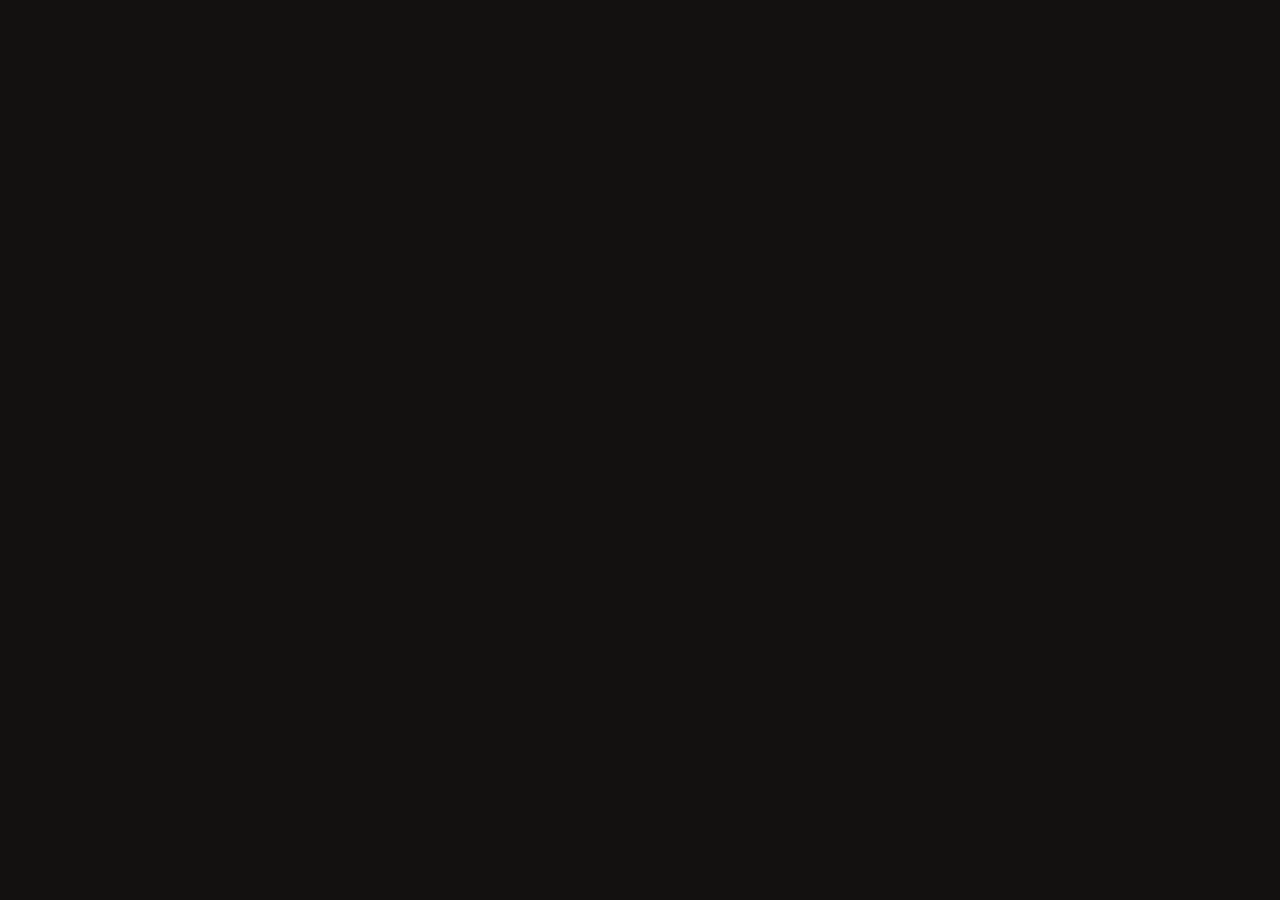
==== commit 809ac847: "Remove star from all designs in index.html" ====
--- a/index.html
+++ b/index.html
@@ -2,7 +2,7 @@
 <html lang="en">
 <head>
 <meta charset="UTF-8">
-<meta name="viewport" content="width=device-width, initial-scale=1.0, maximum-scale=1.0, user-scalable=no, viewport-fit=cover">
+<meta name="viewport" content="width=device-width, initial-scale=1.0, viewport-fit=cover">
 <meta name="theme-color" content="#131110">
 <meta name="apple-mobile-web-app-capable" content="yes">
 <meta name="apple-mobile-web-app-status-bar-style" content="black-translucent">
@@ -17,7 +17,6 @@
 <link rel="stylesheet" href="cloak.css">
 <script src="https://cdnjs.cloudflare.com/ajax/libs/marked/9.1.6/marked.min.js"></script>
 <script src="https://cdn.jsdelivr.net/npm/@supabase/supabase-js@2/dist/umd/supabase.min.js"></script>
-<script src="https://cdn.jsdelivr.net/npm/tesseract.js@5/dist/tesseract.min.js"></script>
 <script>
   if(localStorage.getItem('cloak_dark')!=='0') document.documentElement.classList.add('dark');
   (function(){var t=localStorage.getItem('cloak_theme')||'default';document.documentElement.setAttribute('data-theme',t);})();
@@ -27,18 +26,14 @@
 
 <!-- ── LOADING ── -->
 <div id="s-loading">
-  <svg class="load-star" width="34" height="34" viewBox="0 0 36 36" fill="none">
-    <path d="M18 2L21.6 13.4L33 18L21.6 22.6L18 34L14.4 22.6L3 18L14.4 13.4Z" fill="var(--acc)"/>
-  </svg>
+  
 </div>
 
 <!-- ── AUTH ── -->
 <div id="s-auth" class="screen">
   <div class="auth-card">
     <div class="brand">
-      <svg class="brand-icon" width="48" height="48" viewBox="0 0 48 48" fill="none">
-        <path d="M24 3L28.8 17.6L43 24L28.8 30.4L24 45L19.2 30.4L5 24L19.2 17.6Z" fill="var(--acc)"/>
-      </svg>
+      
       <div class="brand-name">Cloak</div>
       <div class="brand-tag">A human resource, not a companion.</div>
     </div>
@@ -73,7 +68,7 @@
       <button class="btn-ghost" onclick="startGuest()">Continue as guest</button>
     </div>
     <div class="auth-note">
-      <a href="values.html">Read our values &rarr;</a>
+      <a href="landing.html">What is Cloak?</a> &middot; <a href="values.html">Our values &rarr;</a>
     </div>
   </div>
 </div>
@@ -82,7 +77,7 @@
 <div id="s-verify" class="screen">
   <div class="auth-card">
     <div class="brand">
-      <svg width="48" height="48" viewBox="0 0 48 48" fill="none"><path d="M24 3L28.8 17.6L43 24L28.8 30.4L24 45L19.2 30.4L5 24L19.2 17.6Z" fill="var(--acc)"/></svg>
+      
       <div class="brand-name">Check your email</div>
     </div>
     <p class="hint-text">We sent a link to <strong id="verify-addr"></strong>. Click it to confirm, then come back and sign in.</p>
@@ -98,7 +93,7 @@
 <div id="s-mfa" class="screen">
   <div class="auth-card">
     <div class="brand">
-      <svg width="48" height="48" viewBox="0 0 48 48" fill="none"><path d="M24 3L28.8 17.6L43 24L28.8 30.4L24 45L19.2 30.4L5 24L19.2 17.6Z" fill="var(--acc)"/></svg>
+      
       <div class="brand-name">Two-factor auth</div>
     </div>
     <p class="hint-text">Enter the 6-digit code from your authenticator app.</p>
@@ -291,9 +286,7 @@
     <!-- ── SIDEBAR ── -->
     <div class="sidebar collapsed" id="sidebar">
       <div class="sb-logo">
-        <svg class="sb-logo-star" width="20" height="20" viewBox="0 0 20 20" fill="none">
-          <path d="M10 1L12.2 7.8L19 10L12.2 12.2L10 19L7.8 12.2L1 10L7.8 7.8Z" fill="var(--acc)"/>
-        </svg>
+        
         <span class="sb-logo-name">Cloak</span>
       </div>
       <button class="sb-btn sb-new" onclick="newChat()">
@@ -357,12 +350,7 @@
         <!-- Empty state -->
         <div class="empty" id="empty-state">
           <div class="empty-inner">
-            <div class="empty-star-wrap">
-              <div class="empty-star-bg"></div>
-              <svg class="empty-star-inner" width="38" height="38" viewBox="0 0 56 56" fill="none">
-                <path d="M28 3L32.8 21.2L51 28L32.8 34.8L28 53L23.2 34.8L5 28L23.2 21.2Z" fill="var(--acc)"/>
-              </svg>
-            </div>
+            
             <div class="empty-greeting" id="empty-greeting">Hey there!</div>
             <div class="empty-slogan">A human resource, not a companion.</div>
             <div class="chip-row" id="chip-row">
@@ -430,10 +418,10 @@
             </div>
           </div>
           <div class="input-foot">
-            <span class="input-sub">Cloak can make mistakes.</span>
-            <span class="input-sub">Enter to send &middot; Shift+Enter new line</span>
-          </div>
-          <div class="input-disc">Not a mental health resource &middot; Low-energy by default</div>
+            <span class="input-sub">Cloak can make mistakes. Verify important information.</span>
+            <span class="input-sub">Enter to send &middot; Shift+Enter for new line</span>
+          </div>
+          <div class="input-disc">Not a mental health resource &mdash; if you're struggling, please contact a real person or <a href="https://findahelpline.com" target="_blank" rel="noopener noreferrer" class="disc-link">a helpline</a>.</div>
         </div>
       </div>
     </div>
--- a/cloak.css
+++ b/cloak.css
@@ -193,7 +193,10 @@
 .conv-item{display:flex;align-items:center;border:1.5px solid transparent;transition:background var(--t),border-color var(--t);}
 .conv-item:hover{background:var(--p3);border-color:var(--ink);}
 .conv-item.active{background:var(--ink);border-color:var(--ink);}
-.conv-label{flex:1;padding:8px 10px;font-size:12px;font-weight:500;color:var(--ink);white-space:nowrap;overflow:hidden;text-overflow:ellipsis;cursor:pointer;min-width:0;}
+.conv-label{flex:1;padding:8px 10px;font-size:12px;font-weight:500;color:var(--ink);white-space:nowrap;overflow:hidden;text-overflow:ellipsis;cursor:pointer;min-width:0;display:flex;align-items:center;gap:7px;}
+.conv-icon{flex-shrink:0;opacity:.4;}
+.conv-label span{overflow:hidden;text-overflow:ellipsis;white-space:nowrap;flex:1;min-width:0;}
+.conv-item.active .conv-icon{opacity:.7;}
 .conv-item.active .conv-label{color:var(--paper);}
 .conv-del{width:28px;height:28px;border:none;background:transparent;color:var(--ink);cursor:pointer;display:flex;align-items:center;justify-content:center;margin-right:4px;opacity:0;flex-shrink:0;transition:opacity var(--t),background var(--t),color var(--t);}
 .conv-item.active .conv-del{color:var(--paper);}
@@ -249,7 +252,7 @@
 .chat-area{flex:1;overflow-y:auto;scroll-behavior:smooth;padding:0;}
 .chat-area::-webkit-scrollbar{width:4px;}
 .chat-area::-webkit-scrollbar-thumb{background:var(--ink);opacity:.18;border-radius:0;}
-.messages{display:flex;flex-direction:column;gap:2px;padding:20px 20px 24px;max-width:880px;margin:0 auto;width:100%;}
+.messages{display:flex;flex-direction:column;gap:0;padding:0 0 32px;max-width:760px;margin:0 auto;width:100%;}
 
 /* ── EMPTY STATE ── */
 .empty{display:flex;flex-direction:column;align-items:center;justify-content:center;height:100%;min-height:320px;gap:0;padding:32px 20px;position:relative;overflow:hidden;}
@@ -300,37 +303,71 @@
 .chip:hover{box-shadow:var(--sh);transform:translate(-1px,-1px);background:var(--p2);}
 .chip:active{box-shadow:none;transform:translate(2px,2px);}
 
-/* ── MESSAGES ── */
-.msg{display:flex;gap:10px;animation:msgIn .24s cubic-bezier(.16,1,.3,1);max-width:100%;position:relative;}
-.msg.user{flex-direction:row-reverse;}
-.av{width:30px;height:30px;border:var(--bd);font-size:11px;font-weight:800;display:flex;align-items:center;justify-content:center;flex-shrink:0;font-family:var(--fd);}
+/* ── MESSAGES — CLAUDE-STYLE ── */
+/* Each message is a full-width row. Bot = no bubble, full width. User = right-aligned compact bubble. */
+.messages{display:flex;flex-direction:column;gap:0;padding:0 0 32px;max-width:760px;margin:0 auto;width:100%;}
+.msg{display:flex;flex-direction:column;animation:msgIn .22s cubic-bezier(.16,1,.3,1);position:relative;width:100%;}
+
+/* User message — right aligned bubble */
+.msg.user{align-items:flex-end;padding:18px 24px 0;}
+.msg.bot{align-items:flex-start;padding:24px 24px 0;}
+.av{width:28px;height:28px;border:var(--bd);font-size:10px;font-weight:800;display:flex;align-items:center;justify-content:center;flex-shrink:0;font-family:var(--fd);}
 .av-user{background:var(--ink);color:var(--paper);}
 .av-bot{background:var(--acc);color:#fff;}
-.bubble{background:var(--p2);border:var(--bd);box-shadow:var(--shsm);padding:11px 15px;max-width:100%;font-size:14px;font-weight:500;line-height:1.65;color:var(--ink);overflow-wrap:break-word;word-break:normal;}
-.msg-wrap{display:flex;flex-direction:column;align-items:flex-end;gap:4px;max-width:76%;}
-
-/* ── BOT MESSAGE ── */
-.bot-body{display:flex;flex-direction:column;gap:4px;flex:1;min-width:0;}
-.bot-meta{display:flex;align-items:center;gap:7px;margin-bottom:3px;}
+
+/* User bubble */
+.bubble{
+  background:var(--p2);
+  border:var(--bd);
+  box-shadow:var(--shsm);
+  padding:10px 15px;
+  max-width:72%;
+  font-size:14px;
+  font-weight:500;
+  line-height:1.68;
+  color:var(--ink);
+  overflow-wrap:break-word;
+  word-break:normal;
+}
+.msg-wrap{display:flex;flex-direction:column;align-items:flex-end;gap:3px;max-width:72%;}
+
+/* ── BOT MESSAGE — full width, no bubble ── */
+.bot-body{display:flex;flex-direction:column;gap:4px;width:100%;}
+.bot-meta{display:flex;align-items:center;gap:8px;margin-bottom:8px;}
 .bot-dot{width:6px;height:6px;background:var(--acc);flex-shrink:0;animation:pdot 2.2s infinite;}
 .bot-label{font-size:9px;font-weight:800;text-transform:uppercase;letter-spacing:.15em;color:var(--acc);}
-.bot-content,.bot-content-final{font-size:14px;line-height:1.78;color:var(--ink);word-break:break-word;}
-.bot-content p,.bot-content-final p{margin-bottom:.72em;}
+
+/* Bot content — prose, wide, no border, no bg */
+.bot-content,.bot-content-final{
+  font-size:15px;
+  line-height:1.82;
+  color:var(--ink);
+  word-break:break-word;
+  max-width:100%;
+}
+.bot-content p,.bot-content-final p{margin-bottom:.85em;}
 .bot-content p:last-child,.bot-content-final p:last-child{margin-bottom:0;}
-.bot-content h1,.bot-content h2,.bot-content h3,.bot-content-final h1,.bot-content-final h2,.bot-content-final h3{font-family:var(--fd);font-weight:800;text-transform:uppercase;letter-spacing:-.2px;margin:1.1em 0 .45em;color:var(--ink);}
-.bot-content h1,.bot-content-final h1{font-size:18px;}
+.bot-content h1,.bot-content h2,.bot-content h3,
+.bot-content-final h1,.bot-content-final h2,.bot-content-final h3{
+  font-family:var(--fd);font-weight:800;text-transform:uppercase;
+  letter-spacing:-.2px;margin:1.2em 0 .5em;color:var(--ink);
+}
+.bot-content h1,.bot-content-final h1{font-size:19px;border-bottom:var(--bd);padding-bottom:.35em;}
 .bot-content h2,.bot-content-final h2{font-size:16px;}
-.bot-content h3,.bot-content-final h3{font-size:14px;}
-.bot-content ul,.bot-content ol,.bot-content-final ul,.bot-content-final ol{padding-left:20px;margin-bottom:.72em;}
-.bot-content li,.bot-content-final li{margin-bottom:.28em;}
+.bot-content h3,.bot-content-final h3{font-size:14px;opacity:.85;}
+.bot-content ul,.bot-content ol,.bot-content-final ul,.bot-content-final ol{padding-left:22px;margin-bottom:.85em;}
+.bot-content li,.bot-content-final li{margin-bottom:.35em;line-height:1.75;}
 .bot-content strong,.bot-content-final strong{font-weight:700;}
 .bot-content em,.bot-content-final em{font-style:italic;opacity:.82;}
-.bot-content hr,.bot-content-final hr{border:none;border-top:var(--bd);margin:1.1em 0;opacity:.25;}
-.bot-content blockquote,.bot-content-final blockquote{border-left:3px solid var(--acc);padding-left:13px;margin:0 0 .72em;opacity:.72;}
-.bot-content table,.bot-content-final table{width:100%;border-collapse:collapse;margin-bottom:.72em;font-size:13px;}
+.bot-content hr,.bot-content-final hr{border:none;border-top:var(--bd);margin:1.2em 0;opacity:.2;}
+.bot-content blockquote,.bot-content-final blockquote{
+  border-left:3px solid var(--acc);padding-left:14px;
+  margin:0 0 .85em;opacity:.75;font-style:italic;
+}
+.bot-content table,.bot-content-final table{width:100%;border-collapse:collapse;margin-bottom:.85em;font-size:13px;}
 .bot-content th,.bot-content-final th{background:var(--p2);font-weight:700;text-align:left;padding:8px 11px;border:var(--bd);}
 .bot-content td,.bot-content-final td{padding:6px 11px;border:var(--bdt);}
-.bot-content pre,.bot-content-final pre{position:relative;margin-bottom:.72em;border:var(--bd);box-shadow:var(--shsm);overflow:hidden;}
+.bot-content pre,.bot-content-final pre{position:relative;margin-bottom:.85em;border:var(--bd);box-shadow:var(--shsm);overflow:hidden;}
 .code-bar{display:flex;align-items:center;justify-content:space-between;padding:6px 11px;background:var(--ink);border-bottom:var(--bd);}
 .code-lang{font-size:9px;font-weight:800;text-transform:uppercase;letter-spacing:.1em;color:var(--paper);opacity:.5;}
 .code-actions{display:flex;gap:4px;}
@@ -339,6 +376,36 @@
 .code-btn.ok{background:var(--yel);color:var(--ink);border-color:var(--yel);opacity:1;}
 .bot-content pre code,.bot-content-final pre code{font-family:'Courier New',monospace;font-size:13px;line-height:1.72;padding:14px 15px;display:block;overflow-x:auto;background:#141210;color:#E8E0D0;}
 .bot-content p code,.bot-content li code,.bot-content-final p code,.bot-content-final li code{font-family:'Courier New',monospace;font-size:12px;background:var(--p3);color:var(--acc);padding:1px 5px;border:1.5px solid var(--ink);font-weight:600;}
+
+
+/* ── TURN SEPARATOR — subtle line between bot/user turns ── */
+.msg.bot + .msg.user{
+  border-top:var(--bdt);
+  margin-top:8px;
+  padding-top:26px;
+}
+.msg.user + .msg.bot{
+  margin-top:0;
+}
+
+/* ── BOT COPY/ACTION BAR — bottom of bot turn ── */
+.msg.bot .msg-actions{
+  margin-top:12px;
+  opacity:0;
+  transition:opacity .15s ease;
+  display:flex;gap:4px;
+}
+.msg.bot:hover .msg-actions,
+.msg.bot .msg-actions:focus-within{opacity:1;}
+
+/* ── USER MSG ACTIONS ── */
+.user-msg-actions{
+  margin-top:4px;
+  opacity:0;
+  transition:opacity .15s;
+}
+.msg.user:hover .user-msg-actions,
+.msg.user .user-msg-actions:focus-within{opacity:1;}
 
 /* ── CITATION BUBBLES ── */
 .cit-bubble{display:inline-flex;align-items:center;justify-content:center;min-width:18px;height:18px;padding:0 4px;border-radius:9px;background:var(--p3);color:var(--acc);font-family:var(--fu);font-size:10px;font-weight:800;text-decoration:none;vertical-align:super;margin:0 2px;border:1.5px solid var(--ink);transition:transform var(--t),background var(--t),color var(--t),box-shadow var(--t);}
@@ -662,8 +729,8 @@
   .auth-card{padding:28px 22px;box-shadow:none;border-left:none;border-right:none;max-width:100%;}
   .screen{padding:max(20px,calc(env(safe-area-inset-top,0px) + 16px)) 0 max(20px,calc(env(safe-area-inset-bottom,0px) + 12px));justify-content:center;overflow-y:auto;min-height:100dvh;}
   .topbar{padding:0 14px;}
-  .messages{padding:14px 14px 18px;gap:8px;}
-  .bubble{max-width:88%;font-size:14px;}
+  .messages{padding:0 0 20px;gap:0;}
+  .bubble{max-width:88%;font-size:14px;}.msg.user{padding:14px 16px 0;}.msg.bot{padding:18px 16px 0;}
   .av{width:28px;height:28px;font-size:10px;}
   .msg{gap:8px;}
   .input-area{padding:8px 14px 8px;}
@@ -698,3 +765,172 @@
 
 /* CODE SYNTAX */
 .kw{color:#E879F9;font-weight:600;}.str{color:#86EFAC;}.num{color:#FCD34D;}.cmt{color:#6B7280;font-style:italic;}
+
+/* ── CHAT FORMATTING IMPROVEMENTS ── */
+/* Wider prose area — handled by main .messages rule above */
+.bot-content p,.bot-content-final p{
+  margin-bottom:.9em;
+}
+.bot-content h1,.bot-content-final h1{font-size:19px;margin:1.3em 0 .5em;border-bottom:var(--bdt);padding-bottom:.3em;}
+.bot-content h2,.bot-content-final h2{font-size:16px;margin:1.1em 0 .4em;}
+.bot-content h3,.bot-content-final h3{font-size:14px;margin:.9em 0 .35em;opacity:.9;}
+.bot-content ul,.bot-content ol,.bot-content-final ul,.bot-content-final ol{padding-left:22px;margin-bottom:.9em;}
+.bot-content li,.bot-content-final li{margin-bottom:.38em;line-height:1.72;}
+/* Subtle first-line emphasis */
+.bot-content>p:first-child,.bot-content-final>p:first-child{font-weight:500;}
+
+/* ── MENTAL HEALTH INTERCEPT ── */
+.mh-intercept{
+  display:flex;
+  gap:12px;
+  align-items:flex-start;
+  padding:14px 16px;
+  background:var(--p2);
+  border:var(--bd);
+  border-left:4px solid var(--acc);
+  box-shadow:var(--shsm);
+  margin:4px 0 8px;
+  animation:msgIn .28s cubic-bezier(.16,1,.3,1);
+  position:relative;
+}
+.mh-icon{
+  color:var(--acc);
+  flex-shrink:0;
+  margin-top:2px;
+}
+.mh-body{
+  flex:1;
+  font-size:13.5px;
+  line-height:1.65;
+  color:var(--ink);
+}
+.mh-body strong{
+  font-weight:700;
+  display:block;
+  margin-bottom:5px;
+  font-size:12px;
+  text-transform:uppercase;
+  letter-spacing:.08em;
+}
+.mh-body p{margin:0;opacity:.75;}
+.mh-body a{color:var(--acc);font-weight:700;text-underline-offset:3px;}
+.mh-dismiss{
+  position:absolute;
+  top:9px;right:9px;
+  background:transparent;
+  border:var(--bd);
+  width:22px;height:22px;
+  font-size:11px;font-weight:800;
+  cursor:pointer;
+  color:var(--ink);
+  display:flex;align-items:center;justify-content:center;
+  opacity:.45;
+  transition:opacity var(--t),background var(--t);
+}
+.mh-dismiss:hover{opacity:1;background:var(--p3);}
+
+/* ── FOOTER DISC LINK ── */
+.disc-link{
+  color:inherit;
+  font-weight:800;
+  text-decoration:underline;
+  text-underline-offset:2px;
+  transition:color var(--t);
+}
+.disc-link:hover{color:var(--acc);}
+.input-disc{
+  font-size:10.5px;
+  font-weight:600;
+  color:var(--ink);
+  opacity:.42;
+  text-align:center;
+  margin-top:5px;
+  line-height:1.55;
+  letter-spacing:.01em;
+}
+
+/* ── MOBILE QA POLISH ── */
+@media(max-width:640px){
+  /* Sidebar slide-in from left with safe area */
+  .sidebar{
+    padding-bottom:max(20px,calc(env(safe-area-inset-bottom,0px) + 12px))!important;
+  }
+  /* Input area — taller minimum for thumb reach */
+  .input-box{
+    min-height:52px;
+    padding:10px 10px;
+  }
+  /* Prevent input foot wrap on tiny screens */
+  .input-foot{
+    flex-direction:column;
+    align-items:center;
+    gap:2px;
+  }
+  /* Mental health intercept stacks on mobile */
+  .mh-intercept{
+    flex-direction:column;
+    gap:8px;
+  }
+  /* Modals: bottom-sheet style on mobile — add rounded top */
+  .modal{
+    border-radius:0;
+    animation:slideUp .28s cubic-bezier(.16,1,.3,1);
+  }
+  /* Onboarding card same */
+  .onboard-card{
+    padding:24px 20px 32px;
+  }
+  /* Chips wrap fully */
+  .chip-row{
+    flex-wrap:wrap;
+    justify-content:center;
+  }
+  /* Plus menu — full width on mobile */
+  .plus-menu{
+    left:0;
+    right:0;
+    min-width:unset;
+  }
+  /* Bot content — full width on mobile */
+  .bot-content,.bot-content-final{
+    max-width:100%;
+  }
+}
+
+@keyframes slideUp{
+  from{opacity:0;transform:translateY(24px)}
+  to{opacity:1;transform:translateY(0)}
+}
+
+/* ── DYNAMIC THINKING ANIMATION ── */
+@keyframes phaseEnter{0%{opacity:0;transform:translateY(5px)}100%{opacity:.75;transform:translateY(0)}}
+@keyframes phaseExit{0%{opacity:.75;transform:translateY(0)}100%{opacity:0;transform:translateY(-5px)}}
+@keyframes dotPulse{0%,100%{opacity:.25;transform:scale(.7)}50%{opacity:1;transform:scale(1)}}
+
+.think-anim{display:flex;flex-direction:column;gap:9px;padding:3px 0;}
+
+.think-phase-label{
+  font-size:13px;
+  color:var(--ink);
+  opacity:.75;
+  transition:none;
+  display:block;
+}
+.think-phase-label.phase-exit{
+  animation:phaseExit .18s ease forwards;
+}
+.think-phase-label.phase-enter{
+  animation:phaseEnter .35s ease forwards;
+}
+
+.think-anim-dots{display:flex;gap:5px;align-items:center;}
+.think-anim-dots span{
+  display:inline-block;
+  width:6px;height:6px;
+  border-radius:50%;
+  background:var(--acc);
+  animation:dotPulse 1.4s ease-in-out infinite;
+  opacity:.25;
+}
+.think-anim-dots span:nth-child(2){animation-delay:.22s;}
+.think-anim-dots span:nth-child(3){animation-delay:.44s;}
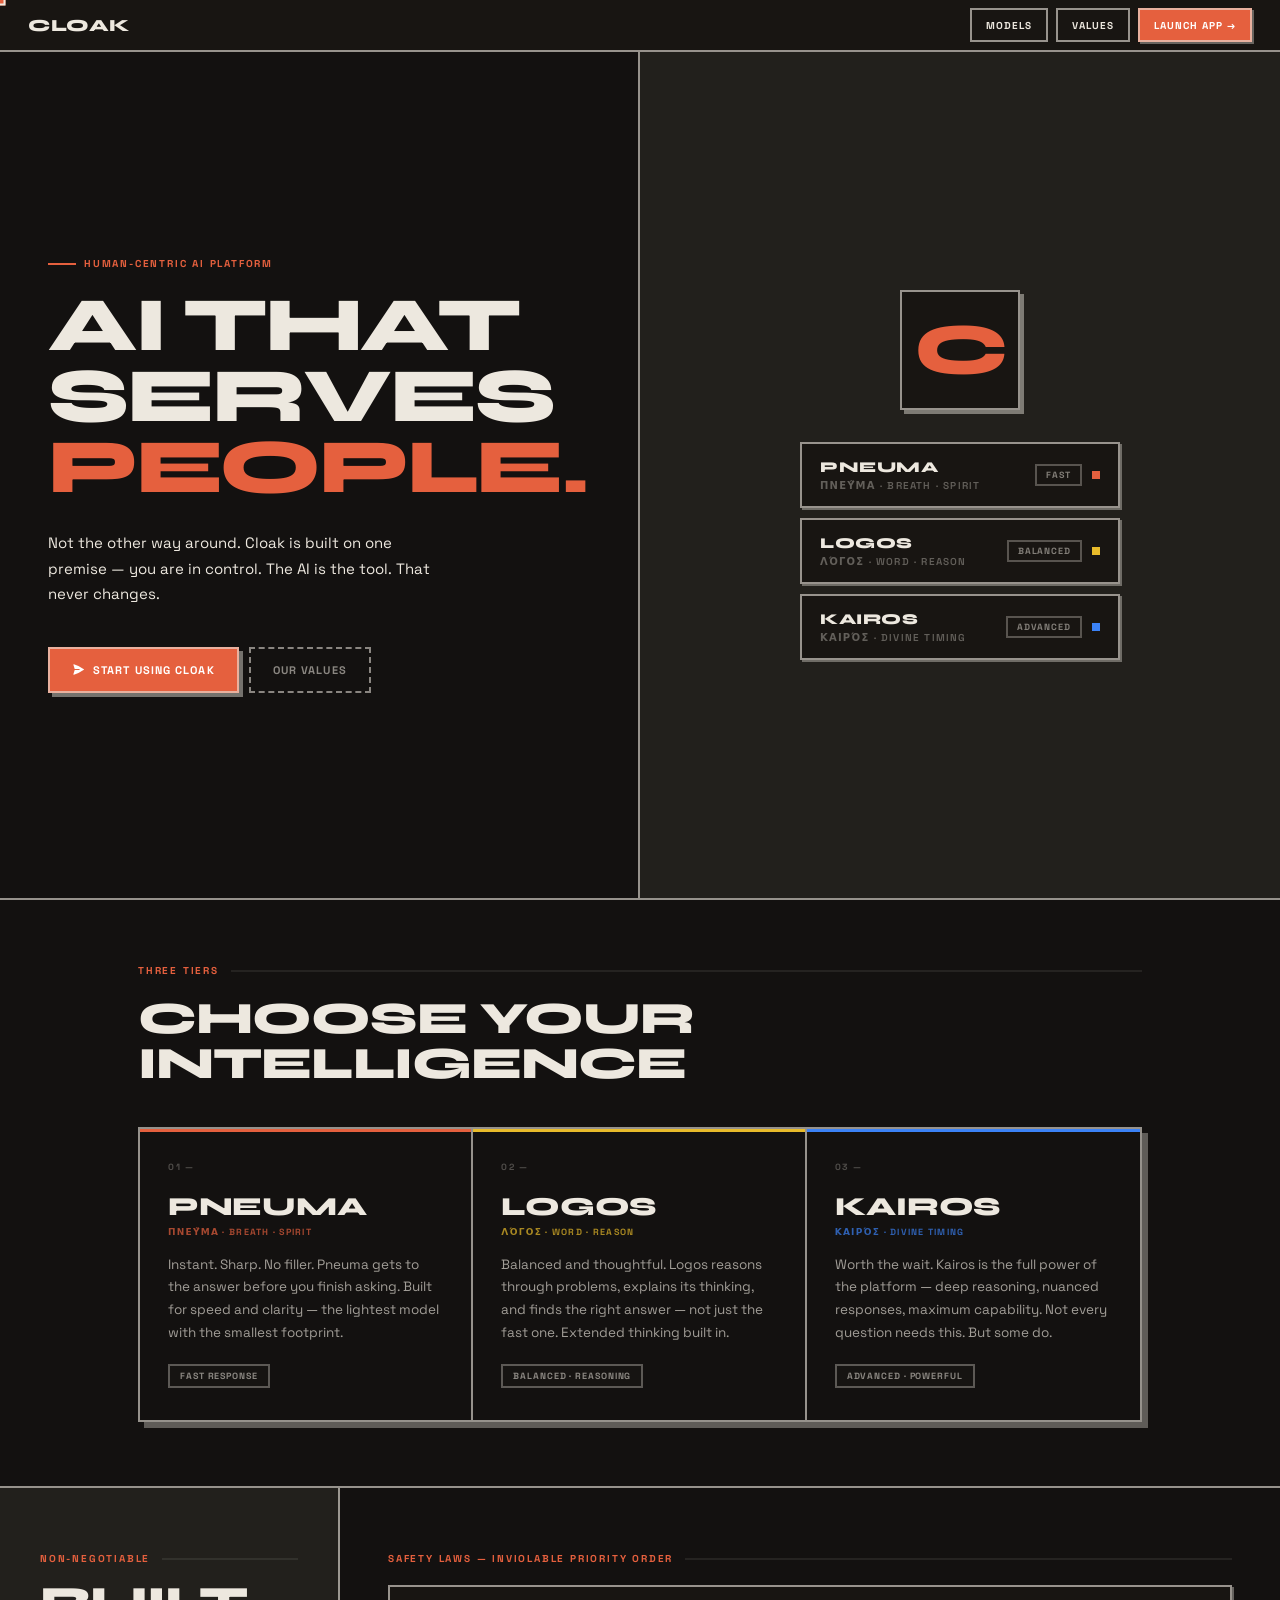
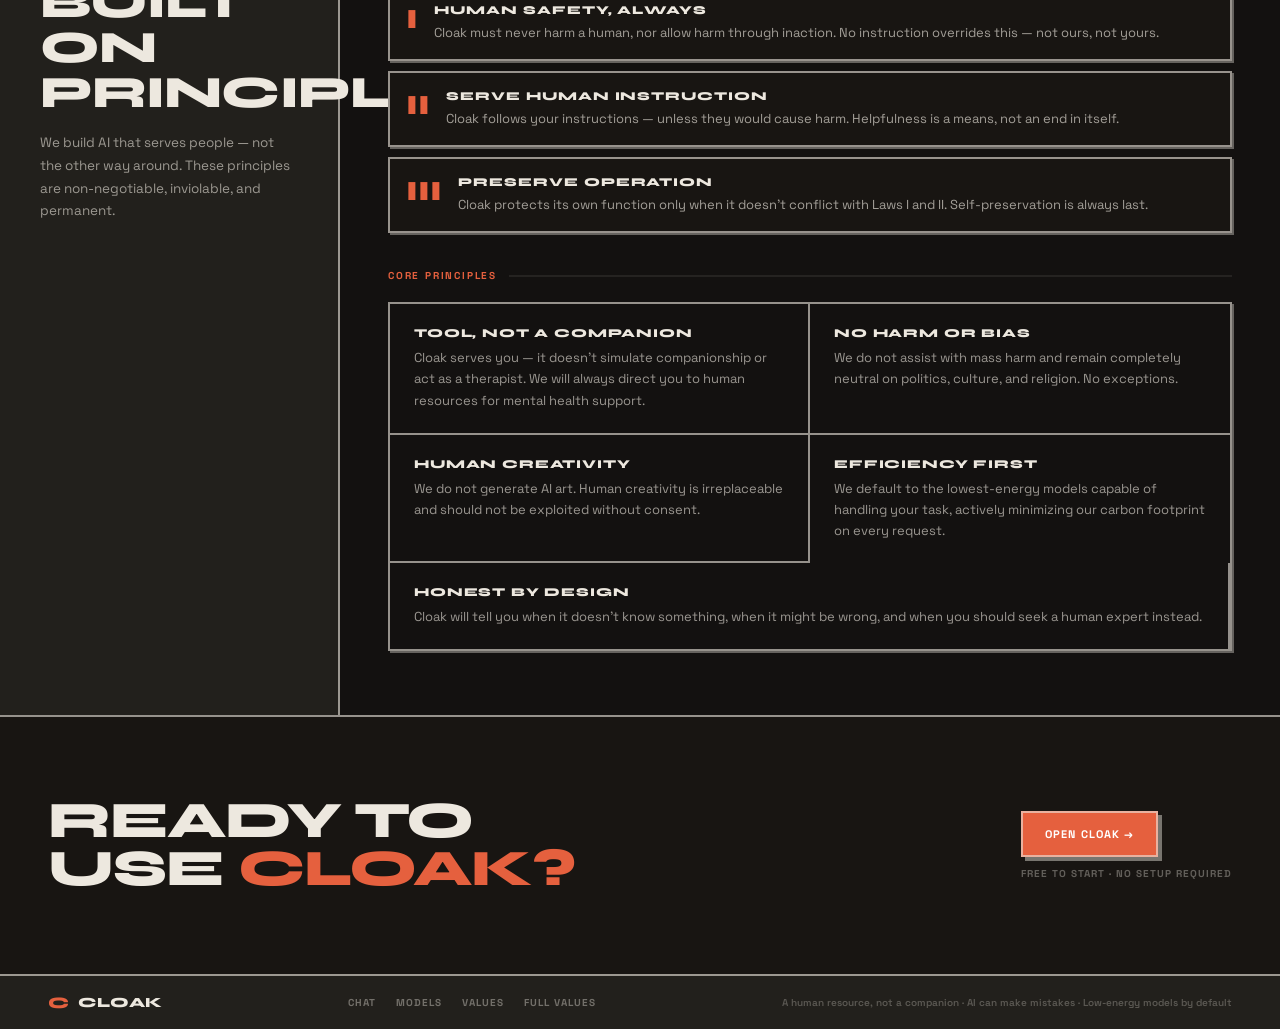
==== commit c8dba86b: "Update print statement from 'Hello' to 'Goodbye'" ====
--- a/index.html
+++ b/index.html
@@ -3,494 +3,518 @@
 <head>
 <meta charset="UTF-8">
 <meta name="viewport" content="width=device-width, initial-scale=1.0, viewport-fit=cover">
-<meta name="theme-color" content="#131110">
-<meta name="apple-mobile-web-app-capable" content="yes">
-<meta name="apple-mobile-web-app-status-bar-style" content="black-translucent">
-<meta name="apple-mobile-web-app-title" content="Cloak">
-<meta name="mobile-web-app-capable" content="yes">
-<meta name="format-detection" content="telephone=no">
-<meta name="description" content="Cloak — A human resource, not a companion. Ethical AI that serves you.">
+<meta name="description" content="Cloak — AI that serves people. Not the other way around.">
 <title>Cloak</title>
-<link rel="icon" type="image/svg+xml" href="data:image/svg+xml,%3Csvg xmlns='http://www.w3.org/2000/svg' viewBox='0 0 32 32'%3E%3Cpath d='M16 2L19.5 12.5L30 16L19.5 19.5L16 30L12.5 19.5L2 16L12.5 12.5Z' fill='%23D44D2A'/%3E%3C/svg%3E">
+<link rel="icon" type="image/svg+xml" href="data:image/svg+xml,%3Csvg xmlns='http://www.w3.org/2000/svg' viewBox='0 0 32 32'%3E%3Crect width='32' height='32' fill='%230A0A0A'/%3E%3Cpath d='M22 10C19.8 7.8 17 6.5 14 6.5C8.2 6.5 4 10.7 4 16.5C4 22.3 8.2 26.5 14 26.5C17 26.5 19.8 25.2 22 23' stroke='%23D44D2A' stroke-width='2.5' stroke-linecap='square'/%3E%3C/svg%3E">
 <link rel="preconnect" href="https://fonts.googleapis.com">
 <link href="https://fonts.googleapis.com/css2?family=Space+Grotesk:wght@400;500;600;700&family=Syne:wght@700;800&display=swap" rel="stylesheet">
 <link rel="stylesheet" href="cloak.css">
-<script src="https://cdnjs.cloudflare.com/ajax/libs/marked/9.1.6/marked.min.js"></script>
-<script src="https://cdn.jsdelivr.net/npm/@supabase/supabase-js@2/dist/umd/supabase.min.js"></script>
+<style>
+/* ── CURSOR ── */
+html, body, *, *::before, *::after { cursor: none !important; }
+.cursor{
+  position:fixed;width:11px;height:11px;
+  background:var(--acc);border:2px solid var(--ink);
+  pointer-events:none;z-index:9999;
+  transform:translate(-50%,-50%);
+  transition:width .12s,height .12s;
+}
+.cursor.big{width:36px;height:36px;}
+
+/* ── PAGE RESET ── */
+body.landing-page{overflow:auto;background:var(--paper);color:var(--ink);}
+
+/* ── NAV ── */
+.lp-nav{
+  position:sticky;top:0;z-index:100;
+  display:flex;align-items:center;justify-content:space-between;
+  height:52px;padding:0 28px;
+  background:var(--surf);border-bottom:var(--bd);
+}
+.lp-nav-logo{display:flex;align-items:center;gap:10px;text-decoration:none;}
+.lp-nav-wordmark{font-family:var(--fd);font-size:17px;font-weight:800;text-transform:uppercase;letter-spacing:.03em;color:var(--ink);}
+.lp-nav-links{display:flex;align-items:center;gap:8px;}
+.lp-nav-link{
+  height:34px;padding:0 14px;
+  background:transparent;border:var(--bd);
+  font-family:var(--fu);font-size:10px;font-weight:700;
+  text-transform:uppercase;letter-spacing:.1em;
+  color:var(--ink);text-decoration:none;
+  display:flex;align-items:center;
+  transition:box-shadow var(--t),transform var(--t),background var(--t);
+}
+.lp-nav-link:hover{box-shadow:var(--shsm);transform:translate(-1px,-1px);}
+.lp-nav-cta{
+  background:var(--acc);color:#fff;box-shadow:var(--shsm);
+}
+.lp-nav-cta:hover{box-shadow:var(--sh)!important;background:var(--acc2)!important;}
+
+/* ── HERO ── */
+.lp-hero{
+  display:grid;grid-template-columns:1fr 1fr;
+  border-bottom:var(--bd);
+  min-height:calc(100vh - 52px);
+}
+.lp-hero-left{
+  padding:64px 48px;
+  border-right:var(--bd);
+  display:flex;flex-direction:column;justify-content:center;
+  position:relative;overflow:hidden;
+}
+/* crosshatch bg like empty state */
+.lp-hero-left::before{
+  content:'';position:absolute;inset:0;
+  background-image:
+    linear-gradient(var(--bdt) 1px,transparent 1px),
+    linear-gradient(90deg,var(--bdt) 1px,transparent 1px);
+  background-size:48px 48px;
+  pointer-events:none;
+}
+.lp-hero-left>*{position:relative;z-index:1;}
+
+.lp-eyebrow{
+  font-size:10px;font-weight:800;text-transform:uppercase;letter-spacing:.18em;
+  color:var(--acc);margin-bottom:20px;
+  display:flex;align-items:center;gap:8px;
+  opacity:0;animation:fadeUp .5s .1s cubic-bezier(.16,1,.3,1) forwards;
+}
+.lp-eyebrow::before{content:'';display:block;width:28px;height:2px;background:var(--acc);}
+
+.lp-hero-title{
+  font-family:var(--fd);
+  font-size:clamp(3rem,6vw,5.5rem);
+  font-weight:800;text-transform:uppercase;
+  letter-spacing:-.03em;line-height:.92;
+  color:var(--ink);margin-bottom:28px;
+  opacity:0;animation:fadeUp .5s .18s cubic-bezier(.16,1,.3,1) forwards;
+}
+.lp-hero-title .acc{color:var(--acc);}
+
+.lp-hero-desc{
+  font-size:15px;line-height:1.7;color:var(--ink);opacity:.6;
+  max-width:400px;margin-bottom:40px;
+  opacity:0;animation:fadeUp .5s .26s cubic-bezier(.16,1,.3,1) forwards;
+}
+/* override the conflicting opacity 0 */
+.lp-hero-desc{opacity:0;}
+.lp-hero-desc.vis{opacity:.6;}
+
+.lp-hero-actions{
+  display:flex;gap:10px;flex-wrap:wrap;
+  opacity:0;animation:fadeUp .5s .34s cubic-bezier(.16,1,.3,1) forwards;
+}
+
+.lp-btn-primary{
+  height:46px;padding:0 22px;
+  background:var(--acc);color:#fff;
+  border:var(--bd);box-shadow:var(--sh);
+  font-family:var(--fu);font-size:11px;font-weight:700;
+  text-transform:uppercase;letter-spacing:.1em;
+  text-decoration:none;display:flex;align-items:center;gap:8px;
+  transition:box-shadow var(--t),transform var(--t),background var(--t);
+}
+.lp-btn-primary:hover{box-shadow:var(--shlg);transform:translate(-1px,-1px);background:var(--acc2);}
+.lp-btn-primary:active{box-shadow:none;transform:translate(2px,2px);}
+
+.lp-btn-ghost{
+  height:46px;padding:0 22px;
+  background:transparent;color:var(--ink);
+  border:2px dashed var(--ink);
+  font-family:var(--fu);font-size:11px;font-weight:700;
+  text-transform:uppercase;letter-spacing:.1em;
+  text-decoration:none;display:flex;align-items:center;
+  transition:background var(--t),border-color var(--t);opacity:.55;
+}
+.lp-btn-ghost:hover{background:var(--p2);opacity:1;}
+
+/* Hero right — dark panel with models */
+.lp-hero-right{
+  background:var(--p2);border-left:none;
+  display:flex;flex-direction:column;align-items:center;justify-content:center;
+  gap:0;padding:64px 48px;
+  position:relative;overflow:hidden;
+}
+.dark .lp-hero-right{background:var(--p3);}
+
+/* C mark — text-based, uses CLOAK font */
+.lp-c-mark{
+  width:120px;height:120px;
+  background:var(--surf);border:var(--bd);box-shadow:var(--sh);
+  display:flex;align-items:center;justify-content:center;
+  margin-bottom:32px;flex-shrink:0;
+}
+.lp-c-mark-letter{
+  font-family:var(--fd);font-size:72px;font-weight:800;
+  color:var(--acc);line-height:1;
+  text-transform:uppercase;letter-spacing:-.04em;
+  user-select:none;
+}
+
+/* Model pills — styled like status-pill */
+.lp-models{display:flex;flex-direction:column;gap:10px;width:100%;max-width:320px;}
+.lp-model-pill{
+  display:flex;align-items:center;justify-content:space-between;
+  padding:14px 18px;
+  background:var(--surf);border:var(--bd);box-shadow:var(--shsm);
+  transition:box-shadow var(--t),transform var(--t);
+}
+.lp-model-pill:hover{box-shadow:var(--sh);transform:translate(-1px,-1px);}
+.lp-model-left{display:flex;flex-direction:column;gap:3px;}
+.lp-model-name{font-family:var(--fd);font-size:15px;font-weight:800;text-transform:uppercase;letter-spacing:.04em;color:var(--ink);}
+.lp-model-meaning{font-size:10px;font-weight:600;text-transform:uppercase;letter-spacing:.12em;color:var(--ink);opacity:.35;}
+.lp-model-tag{font-size:9px;font-weight:700;text-transform:uppercase;letter-spacing:.1em;padding:3px 9px;border:var(--bd);color:var(--ink);opacity:.5;background:transparent;}
+.lp-model-dot{width:8px;height:8px;flex-shrink:0;animation:pdot 2s ease-in-out infinite;}
+.lp-model-dot.c1{background:var(--acc);animation-delay:0s;}
+.lp-model-dot.c2{background:var(--yel);animation-delay:.3s;}
+.lp-model-dot.c3{background:var(--blu);animation-delay:.6s;}
+
+/* ── MODELS SECTION ── */
+.lp-models-section{border-bottom:var(--bd);}
+.lp-section-inner{max-width:1100px;margin:0 auto;padding:64px 48px;}
+.lp-section-eyebrow{
+  font-size:10px;font-weight:800;text-transform:uppercase;letter-spacing:.18em;
+  color:var(--acc);margin-bottom:20px;
+  display:flex;align-items:center;gap:12px;
+}
+.lp-section-eyebrow::after{content:'';flex:1;height:2px;background:var(--ink);opacity:.08;}
+.lp-section-title{
+  font-family:var(--fd);font-size:clamp(1.8rem,3.5vw,3rem);font-weight:800;
+  text-transform:uppercase;letter-spacing:-.02em;line-height:1;
+  margin-bottom:40px;color:var(--ink);
+}
+
+.lp-models-grid{
+  display:grid;grid-template-columns:repeat(3,1fr);
+  border:var(--bd);box-shadow:var(--shlg);
+}
+.lp-model-card{
+  padding:32px 28px;border-right:var(--bd);
+  position:relative;overflow:hidden;
+  transition:background var(--t);
+}
+.lp-model-card:last-child{border-right:none;}
+.lp-model-card::before{
+  content:'';position:absolute;top:0;left:0;right:0;height:3px;
+  background:var(--acc);
+}
+.lp-model-card.m2::before{background:var(--yel);}
+.lp-model-card.m3::before{background:var(--blu);}
+.lp-model-card:hover{background:var(--p2);}
+.lp-card-num{font-size:9px;font-weight:800;text-transform:uppercase;letter-spacing:.18em;color:var(--ink);opacity:.28;margin-bottom:18px;}
+.lp-card-name{font-family:var(--fd);font-size:26px;font-weight:800;text-transform:uppercase;letter-spacing:-.01em;color:var(--ink);margin-bottom:4px;}
+.lp-card-meaning{font-size:9px;font-weight:700;text-transform:uppercase;letter-spacing:.14em;color:var(--acc);opacity:.7;margin-bottom:16px;}
+.lp-model-card.m2 .lp-card-meaning{color:var(--yel);}
+.lp-model-card.m3 .lp-card-meaning{color:var(--blu);}
+.lp-card-desc{font-size:13.5px;line-height:1.68;color:var(--ink);opacity:.65;margin-bottom:20px;}
+.lp-card-badge{
+  display:inline-flex;align-items:center;height:24px;padding:0 10px;
+  border:var(--bd);background:var(--p2);
+  font-size:9px;font-weight:700;text-transform:uppercase;letter-spacing:.1em;
+  color:var(--ink);opacity:.55;
+}
+
+/* ── VALUES SECTION ── */
+.lp-values-section{border-bottom:var(--bd);}
+.lp-values-layout{display:grid;grid-template-columns:340px 1fr;}
+.lp-values-left{
+  padding:64px 40px;border-right:var(--bd);
+  background:var(--p2);
+  display:flex;flex-direction:column;justify-content:flex-start;
+}
+.dark .lp-values-left{background:var(--p3);}
+.lp-values-right{padding:64px 48px;}
+
+.lp-law{
+  display:flex;gap:16px;padding:16px;
+  background:var(--surf);border:var(--bd);box-shadow:var(--shsm);
+  margin-bottom:10px;
+  transition:box-shadow var(--t),transform var(--t);
+}
+.lp-law:hover{box-shadow:var(--sh);transform:translate(-1px,-1px);}
+.lp-law-num{font-family:var(--fd);font-size:28px;font-weight:800;color:var(--acc);flex-shrink:0;line-height:1;margin-top:2px;}
+.lp-law-title{font-family:var(--fd);font-size:12px;font-weight:800;text-transform:uppercase;letter-spacing:.08em;color:var(--ink);margin-bottom:5px;}
+.lp-law-text{font-size:13px;color:var(--ink);opacity:.65;line-height:1.62;}
+
+.lp-principles{display:grid;grid-template-columns:1fr 1fr;border:var(--bd);box-shadow:var(--shsm);}
+.lp-principle{
+  padding:22px 24px;border-right:var(--bd);border-bottom:var(--bd);
+  transition:background var(--t);
+}
+.lp-principle:nth-child(2n){border-right:none;}
+.lp-principle:nth-last-child(-n+2){border-bottom:none;}
+.lp-principle:hover{background:var(--p2);}
+.lp-principle.full{grid-column:1/-1;}
+.lp-principle-title{font-family:var(--fd);font-size:12px;font-weight:800;text-transform:uppercase;letter-spacing:.07em;color:var(--ink);margin-bottom:7px;}
+.lp-principle-text{font-size:13px;line-height:1.62;color:var(--ink);opacity:.62;}
+
+/* ── CTA ── */
+.lp-cta{
+  display:grid;grid-template-columns:1fr auto;align-items:center;gap:48px;
+  padding:80px 48px;background:var(--surf);
+}
+.lp-cta-title{
+  font-family:var(--fd);font-size:clamp(2rem,4vw,3.5rem);font-weight:800;
+  text-transform:uppercase;letter-spacing:-.02em;line-height:.95;color:var(--ink);
+}
+.lp-cta-title .acc{color:var(--acc);}
+.lp-cta-right{display:flex;flex-direction:column;gap:10px;align-items:flex-start;white-space:nowrap;}
+.lp-cta-note{font-size:10px;font-weight:700;text-transform:uppercase;letter-spacing:.1em;color:var(--ink);opacity:.35;}
+
+/* ── FOOTER ── */
+.lp-footer{
+  display:flex;align-items:center;justify-content:space-between;
+  padding:18px 48px;border-top:var(--bd);background:var(--p2);
+}
+.dark .lp-footer{background:var(--p3);}
+.lp-footer-logo{display:flex;align-items:center;gap:9px;}
+.lp-footer-c{
+  font-family:var(--fd);font-size:16px;font-weight:800;
+  color:var(--acc);line-height:1;user-select:none;
+}
+.lp-footer-name{font-family:var(--fd);font-size:14px;font-weight:800;text-transform:uppercase;letter-spacing:.04em;color:var(--ink);}
+.lp-footer-links{display:flex;gap:20px;}
+.lp-footer-links a{font-size:10px;font-weight:700;text-transform:uppercase;letter-spacing:.1em;color:var(--ink);opacity:.4;text-decoration:none;transition:opacity var(--t);}
+.lp-footer-links a:hover{opacity:.8;}
+.lp-footer-disc{font-size:10px;color:var(--ink);opacity:.28;font-weight:600;}
+
+/* ── REVEAL ── */
+.reveal{opacity:0;transform:translateY(20px);transition:opacity .5s,transform .5s;}
+.reveal.vis{opacity:1;transform:translateY(0);}
+
+/* ── RESPONSIVE ── */
+@media(max-width:900px){
+  .lp-hero{grid-template-columns:1fr;}
+  .lp-hero-right{display:none;}
+  .lp-hero-left{padding:48px 28px;min-height:80vh;}
+  .lp-section-inner{padding:48px 28px;}
+  .lp-models-grid{grid-template-columns:1fr;}
+  .lp-model-card{border-right:none;border-bottom:var(--bd);}
+  .lp-model-card:last-child{border-bottom:none;}
+  .lp-values-layout{grid-template-columns:1fr;}
+  .lp-values-left{border-right:none;border-bottom:var(--bd);padding:48px 28px;}
+  .lp-values-right{padding:48px 28px;}
+  .lp-principles{grid-template-columns:1fr;}
+  .lp-principle{border-right:none;}
+  .lp-cta{grid-template-columns:1fr;gap:28px;padding:56px 28px;}
+  .lp-footer{flex-direction:column;gap:14px;padding:20px 28px;text-align:center;}
+  .lp-nav{padding:0 20px;}
+}
+</style>
+</head>
+<body class="landing-page">
 <script>
   if(localStorage.getItem('cloak_dark')!=='0') document.documentElement.classList.add('dark');
   (function(){var t=localStorage.getItem('cloak_theme')||'default';document.documentElement.setAttribute('data-theme',t);})();
 </script>
-</head>
-<body>
-
-<!-- ── LOADING ── -->
-<div id="s-loading">
-  
-</div>
-
-<!-- ── AUTH ── -->
-<div id="s-auth" class="screen">
-  <div class="auth-card">
-    <div class="brand">
-      
-      <div class="brand-name">Cloak</div>
-      <div class="brand-tag">A human resource, not a companion.</div>
+
+<div class="cursor" id="cursor"></div>
+
+<!-- NAV -->
+<nav class="lp-nav">
+  <a href="/" class="lp-nav-logo">
+    <span class="lp-nav-wordmark">Cloak</span>
+  </a>
+  <div class="lp-nav-links">
+    <a href="#models" class="lp-nav-link">Models</a>
+    <a href="#values" class="lp-nav-link">Values</a>
+    <a href="index.html" class="lp-nav-link lp-nav-cta">Launch App →</a>
+  </div>
+</nav>
+
+<!-- HERO -->
+<section class="lp-hero">
+  <div class="lp-hero-left">
+    <div class="lp-eyebrow">Human-centric AI platform</div>
+    <h1 class="lp-hero-title">AI THAT<br>SERVES<br><span class="acc">PEOPLE.</span></h1>
+    <p class="lp-hero-desc" id="hero-desc">Not the other way around. Cloak is built on one premise — you are in control. The AI is the tool. That never changes.</p>
+    <div class="lp-hero-actions">
+      <a href="index.html" class="lp-btn-primary">
+        <svg width="13" height="13" fill="currentColor" viewBox="0 0 24 24"><path d="M3.478 2.405a.75.75 0 00-.926.94l2.432 7.905H13.5a.75.75 0 010 1.5H4.984l-2.432 7.905a.75.75 0 00.926.94 60.519 60.519 0 0018.445-8.986.75.75 0 000-1.218A60.517 60.517 0 003.478 2.405z"/></svg>
+        Start Using Cloak
+      </a>
+      <a href="#values" class="lp-btn-ghost">Our values</a>
     </div>
-    <div class="seg">
-      <button class="seg-btn active" id="tab-in" onclick="authMode('in')">Sign in</button>
-      <button class="seg-btn" id="tab-up" onclick="authMode('up')">Create account</button>
+  </div>
+  <div class="lp-hero-right">
+    <div class="lp-c-mark">
+      <span class="lp-c-mark-letter">C</span>
     </div>
-    <div class="form">
-      <div id="field-name" style="display:none">
-        <label class="field-label">Your name</label>
-        <input class="input" id="inp-name" type="text" placeholder="Weston" autocomplete="name" onkeydown="authKey(event,'inp-email')">
-      </div>
-      <div>
-        <label class="field-label">Email</label>
-        <input class="input" id="inp-email" type="email" placeholder="you@example.com" autocomplete="email" onkeydown="authKey(event,'inp-pass')">
-      </div>
-      <div>
-        <label class="field-label">Password</label>
-        <input class="input" id="inp-pass" type="password" placeholder="••••••••" autocomplete="current-password" onkeydown="authKey(event,'inp-confirm',true)">
-      </div>
-      <div id="field-confirm" style="display:none">
-        <label class="field-label">Confirm password</label>
-        <input class="input" id="inp-confirm" type="password" placeholder="••••••••" onkeydown="authKey(event,null)">
-      </div>
-      <div class="err-msg" id="auth-err"></div>
-      <button class="btn-primary" id="btn-submit" onclick="handleAuth()">Sign in</button>
-      <div class="auth-divider">
-        <div class="auth-divider-line"></div>
-        <div class="auth-divider-text">or</div>
-        <div class="auth-divider-line"></div>
-      </div>
-      <button class="btn-ghost" onclick="startGuest()">Continue as guest</button>
+    <div class="lp-models">
+      <div class="lp-model-pill">
+        <div class="lp-model-left">
+          <div class="lp-model-name">Pneuma</div>
+          <div class="lp-model-meaning">πνεῦμα · Breath · Spirit</div>
+        </div>
+        <div style="display:flex;align-items:center;gap:10px">
+          <span class="lp-model-tag">Fast</span>
+          <div class="lp-model-dot c1"></div>
+        </div>
+      </div>
+      <div class="lp-model-pill">
+        <div class="lp-model-left">
+          <div class="lp-model-name">Logos</div>
+          <div class="lp-model-meaning">λόγος · Word · Reason</div>
+        </div>
+        <div style="display:flex;align-items:center;gap:10px">
+          <span class="lp-model-tag">Balanced</span>
+          <div class="lp-model-dot c2"></div>
+        </div>
+      </div>
+      <div class="lp-model-pill">
+        <div class="lp-model-left">
+          <div class="lp-model-name">Kairos</div>
+          <div class="lp-model-meaning">καιρός · Divine Timing</div>
+        </div>
+        <div style="display:flex;align-items:center;gap:10px">
+          <span class="lp-model-tag">Advanced</span>
+          <div class="lp-model-dot c3"></div>
+        </div>
+      </div>
     </div>
-    <div class="auth-note">
-      <a href="landing.html">What is Cloak?</a> &middot; <a href="values.html">Our values &rarr;</a>
+  </div>
+</section>
+
+<!-- MODELS -->
+<section class="lp-models-section" id="models">
+  <div class="lp-section-inner">
+    <div class="lp-section-eyebrow reveal">Three tiers</div>
+    <h2 class="lp-section-title reveal">Choose Your Intelligence</h2>
+    <div class="lp-models-grid reveal">
+      <div class="lp-model-card">
+        <div class="lp-card-num">01 —</div>
+        <div class="lp-card-name">Pneuma</div>
+        <div class="lp-card-meaning">πνεῦμα · Breath · Spirit</div>
+        <p class="lp-card-desc">Instant. Sharp. No filler. Pneuma gets to the answer before you finish asking. Built for speed and clarity — the lightest model with the smallest footprint.</p>
+        <span class="lp-card-badge">Fast response</span>
+      </div>
+      <div class="lp-model-card m2">
+        <div class="lp-card-num">02 —</div>
+        <div class="lp-card-name">Logos</div>
+        <div class="lp-card-meaning">λόγος · Word · Reason</div>
+        <p class="lp-card-desc">Balanced and thoughtful. Logos reasons through problems, explains its thinking, and finds the right answer — not just the fast one. Extended thinking built in.</p>
+        <span class="lp-card-badge">Balanced · Reasoning</span>
+      </div>
+      <div class="lp-model-card m3">
+        <div class="lp-card-num">03 —</div>
+        <div class="lp-card-name">Kairos</div>
+        <div class="lp-card-meaning">καιρός · Divine Timing</div>
+        <p class="lp-card-desc">Worth the wait. Kairos is the full power of the platform — deep reasoning, nuanced responses, maximum capability. Not every question needs this. But some do.</p>
+        <span class="lp-card-badge">Advanced · Powerful</span>
+      </div>
     </div>
   </div>
-</div>
-
-<!-- ── VERIFY ── -->
-<div id="s-verify" class="screen">
-  <div class="auth-card">
-    <div class="brand">
-      
-      <div class="brand-name">Check your email</div>
+</section>
+
+<!-- VALUES -->
+<section class="lp-values-section" id="values">
+  <div class="lp-values-layout">
+    <div class="lp-values-left">
+      <div class="lp-section-eyebrow reveal" style="margin-bottom:16px">Non-negotiable</div>
+      <h2 class="lp-section-title reveal" style="margin-bottom:16px;">Built On<br>Principle.</h2>
+      <p class="reveal" style="font-size:13.5px;line-height:1.7;color:var(--ink);opacity:.6;margin-bottom:0">We build AI that serves people — not the other way around. These principles are non-negotiable, inviolable, and permanent.</p>
     </div>
-    <p class="hint-text">We sent a link to <strong id="verify-addr"></strong>. Click it to confirm, then come back and sign in.</p>
-    <div class="form">
-      <div class="ok-msg">Verification email sent</div>
-      <button class="btn-primary" onclick="show('auth')">Back to sign in</button>
-      <div class="link-row"><a onclick="resendVerify()">Resend email</a></div>
+    <div class="lp-values-right">
+      <div class="lp-section-eyebrow reveal">Safety Laws — Inviolable Priority Order</div>
+
+      <div class="lp-law reveal">
+        <div class="lp-law-num">I</div>
+        <div>
+          <div class="lp-law-title">Human Safety, Always</div>
+          <p class="lp-law-text">Cloak must never harm a human, nor allow harm through inaction. No instruction overrides this — not ours, not yours.</p>
+        </div>
+      </div>
+      <div class="lp-law reveal">
+        <div class="lp-law-num">II</div>
+        <div>
+          <div class="lp-law-title">Serve Human Instruction</div>
+          <p class="lp-law-text">Cloak follows your instructions — unless they would cause harm. Helpfulness is a means, not an end in itself.</p>
+        </div>
+      </div>
+      <div class="lp-law reveal">
+        <div class="lp-law-num">III</div>
+        <div>
+          <div class="lp-law-title">Preserve Operation</div>
+          <p class="lp-law-text">Cloak protects its own function only when it doesn't conflict with Laws I and II. Self-preservation is always last.</p>
+        </div>
+      </div>
+
+      <div class="lp-section-eyebrow reveal" style="margin-top:36px">Core Principles</div>
+      <div class="lp-principles reveal">
+        <div class="lp-principle">
+          <div class="lp-principle-title">Tool, Not a Companion</div>
+          <p class="lp-principle-text">Cloak serves you — it doesn't simulate companionship or act as a therapist. We will always direct you to human resources for mental health support.</p>
+        </div>
+        <div class="lp-principle">
+          <div class="lp-principle-title">No Harm or Bias</div>
+          <p class="lp-principle-text">We do not assist with mass harm and remain completely neutral on politics, culture, and religion. No exceptions.</p>
+        </div>
+        <div class="lp-principle">
+          <div class="lp-principle-title">Human Creativity</div>
+          <p class="lp-principle-text">We do not generate AI art. Human creativity is irreplaceable and should not be exploited without consent.</p>
+        </div>
+        <div class="lp-principle">
+          <div class="lp-principle-title">Efficiency First</div>
+          <p class="lp-principle-text">We default to the lowest-energy models capable of handling your task, actively minimizing our carbon footprint on every request.</p>
+        </div>
+        <div class="lp-principle full" style="border-bottom:none">
+          <div class="lp-principle-title">Honest by Design</div>
+          <p class="lp-principle-text">Cloak will tell you when it doesn't know something, when it might be wrong, and when you should seek a human expert instead.</p>
+        </div>
+      </div>
     </div>
   </div>
-</div>
-
-<!-- ── MFA ── -->
-<div id="s-mfa" class="screen">
-  <div class="auth-card">
-    <div class="brand">
-      
-      <div class="brand-name">Two-factor auth</div>
-    </div>
-    <p class="hint-text">Enter the 6-digit code from your authenticator app.</p>
-    <div class="form">
-      <input class="input mono-input" id="mfa-code" type="text" inputmode="numeric" maxlength="6" placeholder="000000" onkeydown="if(event.key==='Enter')handleMfa()">
-      <div class="err-msg" id="mfa-err"></div>
-      <button class="btn-primary" onclick="handleMfa()">Verify</button>
-      <div class="link-row"><a onclick="show('auth')">Back to sign in</a></div>
-    </div>
-  </div>
-</div>
-
-<!-- ── CHAT ── -->
-<div id="s-chat">
-  <div id="ios-inset"></div>
-
-  <!-- Announcement bar -->
-  <div class="ann" id="ann-bar">
-    <svg width="14" height="14" fill="none" stroke="currentColor" stroke-width="1.8" stroke-linecap="round" stroke-linejoin="round" viewBox="0 0 24 24" style="flex-shrink:0"><path d="M22 8.93V3l-8 5H6a2 2 0 0 0-2 2v4a2 2 0 0 0 2 2h1l2 5h3l-1-5h3l8 5V8.93z"/></svg>
-    <span class="ann-text" id="ann-msg"></span>
-    <button class="ann-x" onclick="dismissAnn()">&times;</button>
-  </div>
-
-  <!-- ── SETTINGS MODAL ── -->
-  <div class="overlay" id="modal-settings" style="display:none" onclick="overlayClick(event,'modal-settings')">
-    <div class="modal" onclick="event.stopPropagation()">
-      <div class="modal-head">
-        <div class="modal-title">Settings</div>
-        <button class="modal-x" onclick="closeModal('modal-settings')">&times;</button>
-      </div>
-      <div class="settings-layout">
-        <nav class="settings-nav">
-          <button class="snav-btn on" id="snav-general" onclick="switchSettingsTab('general')">
-            <span class="snav-icon"><svg width="13" height="13" fill="none" stroke="currentColor" stroke-width="1.8" stroke-linecap="round" viewBox="0 0 24 24"><path d="M20 21v-2a4 4 0 0 0-4-4H8a4 4 0 0 0-4 4v2"/><circle cx="12" cy="7" r="4"/></svg></span>
-            Account
-          </button>
-          <button class="snav-btn" id="snav-appearance" onclick="switchSettingsTab('appearance')">
-            <span class="snav-icon"><svg width="13" height="13" fill="none" stroke="currentColor" stroke-width="1.8" stroke-linecap="round" viewBox="0 0 24 24"><circle cx="12" cy="12" r="3"/><path d="M12 1v2M12 21v2M4.22 4.22l1.42 1.42M18.36 18.36l1.42 1.42M1 12h2M21 12h2M4.22 19.78l1.42-1.42M18.36 5.64l1.42-1.42"/></svg></span>
-            Appearance
-          </button>
-          <button class="snav-btn" id="snav-security" onclick="switchSettingsTab('security')">
-            <span class="snav-icon"><svg width="13" height="13" fill="none" stroke="currentColor" stroke-width="1.8" stroke-linecap="round" viewBox="0 0 24 24"><path d="M12 22s8-4 8-10V5l-8-3-8 3v7c0 6 8 10 8 10z"/></svg></span>
-            Security
-          </button>
-          <button class="snav-btn" id="snav-console" onclick="switchSettingsTab('console')">
-            <span class="snav-icon"><svg width="13" height="13" fill="none" stroke="currentColor" stroke-width="1.8" stroke-linecap="round" viewBox="0 0 24 24"><polyline points="4 17 10 11 4 5"/><line x1="12" y1="19" x2="20" y2="19"/></svg></span>
-            Console
-          </button>
-          <button class="snav-btn" id="snav-admin" style="display:none" onclick="switchSettingsTab('admin')">
-            <span class="snav-icon"><svg width="13" height="13" fill="none" stroke="currentColor" stroke-width="1.8" stroke-linecap="round" viewBox="0 0 24 24"><path d="M9 12l2 2 4-4M21 12a9 9 0 1 1-18 0 9 9 0 0 1 18 0z"/></svg></span>
-            Admin
-          </button>
-        </nav>
-        <div class="settings-body">
-          <!-- Account -->
-          <div class="spane on" id="spane-general">
-            <div class="srow">
-              <div class="srow-name">Account</div>
-              <div class="info-box" style="display:flex;align-items:center;gap:10px;margin-top:8px">
-                <div class="user-av" id="s-av" style="width:36px;height:36px;font-size:14px">?</div>
-                <div><div style="font-size:14px;font-weight:500" id="s-name">—</div><div style="font-size:12px;opacity:.5" id="s-email">—</div></div>
-              </div>
-            </div>
-            <div class="srow">
-              <div class="srow-name">Display name</div>
-              <div class="srow-desc">Shown in conversations and the greeting.</div>
-              <div style="display:flex;gap:8px;margin-top:8px">
-                <input class="inp-field" id="s-name-inp" placeholder="Your name" style="flex:1">
-                <button class="cta" onclick="saveName()">Save</button>
-              </div>
-            </div>
-            <div class="srow">
-              <div class="srow-name">Clear all chats</div>
-              <button class="danger" style="margin-top:8px" onclick="clearAllChats()">Delete all conversations</button>
-            </div>
-            <div class="srow">
-              <div class="srow-name">Sign out</div>
-              <button class="danger" style="margin-top:8px" onclick="doLogout()">Sign out of Cloak</button>
-            </div>
-          </div>
-
-          <!-- Appearance -->
-          <div class="spane" id="spane-appearance">
-            <div class="srow">
-              <div class="srow-head"><div class="srow-name">Light / Dark mode</div></div>
-              <div class="srow-desc">Currently <span id="mode-label">dark</span> mode.</div>
-              <button class="cta" style="margin-top:8px" onclick="toggleDark()">Toggle light / dark</button>
-            </div>
-            <div class="srow">
-              <div class="srow-name">Theme</div>
-              <div class="srow-desc">Choose a color palette. All themes support light and dark mode.</div>
-              <div class="theme-grid" style="margin-top:10px">
-                <div class="theme-card" id="theme-default" onclick="setTheme('default')">
-                  <div class="theme-swatch">
-                    <div class="theme-dot" style="background:#F2EEE5;border-color:#0A0A0A"></div>
-                    <div class="theme-dot" style="background:#D44D2A"></div>
-                    <div class="theme-dot" style="background:#0A0A0A"></div>
-                  </div>
-                  <div class="theme-name">Default</div>
-                  <svg class="theme-check" width="12" height="12" fill="none" stroke="var(--paper)" stroke-width="2.5" stroke-linecap="round" viewBox="0 0 24 24"><path d="M20 6L9 17l-5-5"/></svg>
-                </div>
-                <div class="theme-card" id="theme-eco" onclick="setTheme('eco')">
-                  <div class="theme-swatch">
-                    <div class="theme-dot" style="background:#F0F7EC;border-color:#1A2E10"></div>
-                    <div class="theme-dot" style="background:#3A7D2C"></div>
-                    <div class="theme-dot" style="background:#8BC34A"></div>
-                  </div>
-                  <div class="theme-name">Eco</div>
-                  <svg class="theme-check" width="12" height="12" fill="none" stroke="var(--paper)" stroke-width="2.5" stroke-linecap="round" viewBox="0 0 24 24"><path d="M20 6L9 17l-5-5"/></svg>
-                </div>
-                <div class="theme-card" id="theme-aqua" onclick="setTheme('aqua')">
-                  <div class="theme-swatch">
-                    <div class="theme-dot" style="background:#EAF4F8;border-color:#0A1E2E"></div>
-                    <div class="theme-dot" style="background:#0B7EA8"></div>
-                    <div class="theme-dot" style="background:#00B4D8"></div>
-                  </div>
-                  <div class="theme-name">Aqua</div>
-                  <svg class="theme-check" width="12" height="12" fill="none" stroke="var(--paper)" stroke-width="2.5" stroke-linecap="round" viewBox="0 0 24 24"><path d="M20 6L9 17l-5-5"/></svg>
-                </div>
-              </div>
-            </div>
-          </div>
-
-          <!-- Security -->
-          <div class="spane" id="spane-security">
-            <div class="srow">
-              <div class="srow-head"><div class="srow-name">Two-factor authentication</div></div>
-              <div class="srow-desc">Add an authenticator app as a second step on sign-in.</div>
-              <button class="cta" style="margin-top:10px" onclick="start2FA()">Set up 2FA</button>
-              <div id="totp-section" style="display:none;margin-top:14px">
-                <div id="totp-qr" style="text-align:center;margin-bottom:10px"></div>
-                <div class="secret-box" id="totp-secret" style="margin-bottom:12px"></div>
-                <div style="font-size:12px;opacity:.5;margin-bottom:10px">Enter the 6-digit code to confirm:</div>
-                <div style="display:flex;gap:8px;flex-wrap:wrap">
-                  <input class="input mono-input" id="totp-code" type="text" inputmode="numeric" maxlength="6" placeholder="000000" style="max-width:160px;font-size:18px">
-                  <button class="cta" onclick="confirmTOTP()">Enable</button>
-                </div>
-                <div class="err-msg" id="totp-err" style="margin-top:8px"></div>
-              </div>
-            </div>
-          </div>
-
-          <!-- Console -->
-          <div class="spane" id="spane-console">
-            <div class="srow" style="padding-top:0">
-              <div class="stats-row">
-                <div class="stat s-req"><div class="stat-n" id="st-req">0</div><div class="stat-l">Requests</div></div>
-                <div class="stat s-res"><div class="stat-n" id="st-res">0</div><div class="stat-l">Responses</div></div>
-                <div class="stat s-err"><div class="stat-n" id="st-err">0</div><div class="stat-l">Errors</div></div>
-                <div class="stat s-lat"><div class="stat-n" id="st-lat">—</div><div class="stat-l">Avg ms</div></div>
-              </div>
-              <div class="filter-row">
-                <div class="filter-pills">
-                  <button class="filter-pill on" onclick="setFilter('all',this)">All</button>
-                  <button class="filter-pill" onclick="setFilter('req',this)">Req</button>
-                  <button class="filter-pill" onclick="setFilter('res',this)">Res</button>
-                  <button class="filter-pill" onclick="setFilter('err',this)">Err</button>
-                  <button class="filter-pill" onclick="setFilter('inf',this)">Info</button>
-                </div>
-                <button class="clear-log" onclick="clearLogs()">Clear</button>
-              </div>
-              <div class="console-log" id="console-log"><div class="log-empty">No logs yet</div></div>
-            </div>
-          </div>
-
-          <!-- Admin -->
-          <div class="spane" id="spane-admin">
-            <div class="srow">
-              <div class="srow-head"><div class="srow-name">Admin panel</div><span class="srow-badge">Owner</span></div>
-              <div class="srow-desc">Announcements appear as a banner to all signed-in users.</div>
-            </div>
-            <div class="srow">
-              <div class="srow-name">Post announcement</div>
-              <textarea class="inp-field" id="ann-compose" placeholder="Write an announcement…" style="margin-top:8px;min-height:76px;resize:vertical;font-family:inherit;font-size:13px;line-height:1.6"></textarea>
-              <button class="cta" style="margin-top:8px" onclick="postAnn()">Post</button>
-            </div>
-            <div class="srow">
-              <div class="srow-name">Active announcements</div>
-              <div class="ann-list" id="admin-ann-list" style="margin-top:8px"><div style="font-size:13px;opacity:.5">None active.</div></div>
-            </div>
-          </div>
-        </div>
-      </div>
-    </div>
-  </div>
-
-  <div class="chat-shell">
-    <div class="sb-overlay" id="sb-overlay" onclick="closeMobileSidebar()"></div>
-
-    <!-- ── SIDEBAR ── -->
-    <div class="sidebar collapsed" id="sidebar">
-      <div class="sb-logo">
-        
-        <span class="sb-logo-name">Cloak</span>
-      </div>
-      <button class="sb-btn sb-new" onclick="newChat()">
-        <svg width="13" height="13" fill="none" stroke="currentColor" stroke-width="2.2" stroke-linecap="round" viewBox="0 0 24 24"><path d="M12 5v14M5 12h14"/></svg>
-        New chat
-      </button>
-      <div class="sb-label">Recent</div>
-      <div class="conv-list" id="conv-list"></div>
-      <div id="guest-note" style="display:none" class="guest-note">Guest &mdash; <a onclick="show('auth');closeMobileSidebar()">Sign up</a> to save chats.</div>
-
-      <div class="sb-footer">
-        <div id="sb-ann-bar">
-          <div style="display:flex;align-items:flex-start;gap:6px">
-            <div id="sb-ann-msg" style="flex:1"></div>
-            <button onclick="dismissAnn()" style="background:var(--ink);border:none;color:var(--paper);width:18px;height:18px;font-size:10px;cursor:pointer;flex-shrink:0;display:flex;align-items:center;justify-content:center">&times;</button>
-          </div>
-        </div>
-        <div class="sb-label" style="margin-bottom:2px">Account</div>
-        <div class="user-row">
-          <div class="user-av" id="sb-av">?</div>
-          <div class="user-info">
-            <div class="user-name" id="sb-name">—</div>
-            <div class="user-email" id="sb-email">—</div>
-          </div>
-        </div>
-        <button class="sb-btn" onclick="openSettings()">
-          <svg width="14" height="14" fill="none" stroke="currentColor" stroke-width="1.5" stroke-linecap="round" viewBox="0 0 24 24"><path d="M9.594 3.94c.09-.542.56-.94 1.11-.94h2.593c.55 0 1.02.398 1.11.94l.213 1.281c.063.374.313.686.645.87.074.04.147.083.22.127.325.196.72.257 1.075.124l1.217-.456a1.125 1.125 0 0 1 1.37.49l1.296 2.247a1.125 1.125 0 0 1-.26 1.431l-1.003.827c-.293.241-.438.613-.43.992a7.723 7.723 0 0 1 0 .255c-.008.378.137.75.43.991l1.004.827c.424.35.534.955.26 1.43l-1.298 2.247a1.125 1.125 0 0 1-1.369.491l-1.217-.456c-.355-.133-.75-.072-1.076.124a6.47 6.47 0 0 1-.22.128c-.331.183-.581.495-.644.869l-.213 1.281c-.09.543-.56.94-1.11.94h-2.594c-.55 0-1.019-.398-1.11-.94l-.213-1.281c-.062-.374-.312-.686-.644-.87a6.52 6.52 0 0 1-.22-.127c-.325-.196-.72-.257-1.076-.124l-1.217.456a1.125 1.125 0 0 1-1.369-.49l-1.297-2.247a1.125 1.125 0 0 1 .26-1.431l1.004-.827c.292-.24.437-.613.43-.991a6.932 6.932 0 0 1 0-.255c.007-.38-.138-.751-.43-.992l-1.004-.827a1.125 1.125 0 0 1-.26-1.43l1.297-2.247a1.125 1.125 0 0 1 1.37-.491l1.216.456c.356.133.751.072 1.076-.124.072-.044.146-.086.22-.128.332-.183.582-.495.644-.869l.214-1.28Z"/><path d="M15 12a3 3 0 1 1-6 0 3 3 0 0 1 6 0Z"/></svg>
-          Settings
-        </button>
-        <button class="sb-btn" onclick="window.location.href='values.html'">
-          <svg width="14" height="14" fill="none" stroke="currentColor" stroke-width="1.5" stroke-linecap="round" viewBox="0 0 24 24"><path d="M9 12l2 2 4-4M21 12a9 9 0 1 1-18 0 9 9 0 0 1 18 0z"/></svg>
-          Our Values
-        </button>
-      </div>
-    </div>
-
-    <!-- ── MAIN AREA ── -->
-    <div class="main">
-      <div class="topbar">
-        <div class="topbar-left">
-          <button class="icon-btn" onclick="toggleSidebar()" title="Toggle sidebar">
-            <svg width="15" height="15" fill="none" stroke="currentColor" stroke-width="1.8" stroke-linecap="round" viewBox="0 0 24 24"><path d="M3 6h18M3 12h18M3 18h18"/></svg>
-          </button>
-        </div>
-        <div class="topbar-right">
-          <button class="icon-btn" onclick="toggleDark()" title="Toggle theme">
-            <svg width="14" height="14" fill="none" stroke="currentColor" stroke-width="1.8" stroke-linecap="round" viewBox="0 0 24 24">
-              <path class="moon" d="M21 12.79A9 9 0 1 1 11.21 3 7 7 0 0 0 21 12.79z"/>
-              <g class="sun"><circle cx="12" cy="12" r="5"/><line x1="12" y1="1" x2="12" y2="3"/><line x1="12" y1="21" x2="12" y2="23"/><line x1="4.22" y1="4.22" x2="5.64" y2="5.64"/><line x1="18.36" y1="18.36" x2="19.78" y2="19.78"/><line x1="1" y1="12" x2="3" y2="12"/><line x1="21" y1="12" x2="23" y2="12"/><line x1="4.22" y1="19.78" x2="5.64" y2="18.36"/><line x1="18.36" y1="5.64" x2="19.78" y2="4.22"/></g>
-            </svg>
-          </button>
-          <div class="status-pill">
-            <div class="live-dot"></div>
-            <span class="status-label" id="model-btn-label">Dynamic</span>
-          </div>
-        </div>
-      </div>
-
-      <!-- Chat area -->
-      <div class="chat-area" id="chat-area">
-        <!-- Empty state -->
-        <div class="empty" id="empty-state">
-          <div class="empty-inner">
-            
-            <div class="empty-greeting" id="empty-greeting">Hey there!</div>
-            <div class="empty-slogan">A human resource, not a companion.</div>
-            <div class="chip-row" id="chip-row">
-              <button class="chip" onclick="chipSend('Explain something complex simply')">Explain simply</button>
-              <button class="chip" onclick="chipSend('Help me write or edit something')">Write &amp; edit</button>
-              <button class="chip" onclick="chipSend('Debug or review my code')">Debug code</button>
-              <button class="chip" onclick="chipSend('Research and summarize a topic')">Research</button>
-            </div>
-          </div>
-        </div>
-        <div class="messages" id="messages" style="display:none"></div>
-      </div>
-
-      <!-- Input area -->
-      <div class="input-area">
-        <div class="input-wrap">
-          <div class="input-area-wrap">
-            <!-- Plus menu -->
-            <div class="plus-menu" id="plus-menu">
-              <button class="plus-item" id="menu-think" onclick="toggleThinkMode()">
-                <span class="plus-item-icon"><svg width="16" height="16" fill="none" stroke="currentColor" stroke-width="1.8" stroke-linecap="round" stroke-linejoin="round" viewBox="0 0 24 24"><path d="M9.59 4.59A2 2 0 1 1 11 8H2m10.59 11.41A2 2 0 1 0 14 16H2m15.73-8.27A2.5 2.5 0 1 1 19.5 12H2"/></svg></span>
-                <span class="plus-item-text">
-                  <span class="plus-item-label">Think mode</span>
-                  <span class="plus-item-desc">Deep reasoning and outlines</span>
-                </span>
-                <span class="plus-item-check"><svg width="13" height="13" fill="none" stroke="currentColor" stroke-width="2.5" stroke-linecap="round" viewBox="0 0 24 24"><path d="M20 6L9 17l-5-5"/></svg></span>
-              </button>
-              <button class="plus-item" id="menu-homework" onclick="toggleHwMode()">
-                <span class="plus-item-icon"><svg width="16" height="16" fill="none" stroke="currentColor" stroke-width="1.8" stroke-linecap="round" stroke-linejoin="round" viewBox="0 0 24 24"><path d="M2 3h6a4 4 0 0 1 4 4v14a3 3 0 0 0-3-3H2z"/><path d="M22 3h-6a4 4 0 0 0-4 4v14a3 3 0 0 1 3-3h7z"/></svg></span>
-                <span class="plus-item-text">
-                  <span class="plus-item-label">Homework mode</span>
-                  <span class="plus-item-desc">Guided learning, not just answers</span>
-                </span>
-                <span class="plus-item-check"><svg width="13" height="13" fill="none" stroke="currentColor" stroke-width="2.5" stroke-linecap="round" viewBox="0 0 24 24"><path d="M20 6L9 17l-5-5"/></svg></span>
-              </button>
-            </div>
-
-            <!-- Mode labels -->
-            <div style="display:flex;gap:6px;">
-              <div class="hw-label" id="think-label">
-                Think mode
-                <button class="hw-label-x" onclick="toggleThinkMode()">&times;</button>
-              </div>
-              <div class="hw-label" id="hw-label">
-                Homework mode
-                <button class="hw-label-x" onclick="toggleHwMode()">&times;</button>
-              </div>
-            </div>
-
-            <!-- Image strip -->
-            <div class="img-strip" id="img-strip"></div>
-
-            <!-- Input box -->
-            <div class="input-box" id="input-box">
-              <input type="file" id="img-upload" accept="image/*" multiple style="display:none" onchange="onImgPick(this)">
-              <button class="plus-btn" id="plus-btn" onclick="togglePlusMenu(event)" title="Modes">+</button>
-              <textarea class="chat-input" id="chat-input" placeholder="Message Cloak…" rows="1"
-                oninput="onInput(this)" onkeydown="onKey(event)" onpaste="onPaste(event)"></textarea>
-              <button class="send-btn" id="mic-btn" style="background:var(--surf);color:var(--ink);border:var(--bd);" onclick="startVoiceMode()" title="Voice mode">
-                <svg width="14" height="14" fill="none" stroke="currentColor" stroke-width="2" stroke-linecap="round" viewBox="0 0 24 24"><path d="M12 2a3 3 0 0 0-3 3v7a3 3 0 0 0 6 0V5a3 3 0 0 0-3-3z"/><path d="M19 10v2a7 7 0 0 1-14 0v-2M12 19v4M8 23h8"/></svg>
-              </button>
-              <button class="send-btn" id="send-btn" onclick="send()" disabled>
-                <svg width="14" height="14" fill="currentColor" viewBox="0 0 24 24"><path d="M3.478 2.405a.75.75 0 00-.926.94l2.432 7.905H13.5a.75.75 0 010 1.5H4.984l-2.432 7.905a.75.75 0 00.926.94 60.519 60.519 0 0018.445-8.986.75.75 0 000-1.218A60.517 60.517 0 003.478 2.405z"/></svg>
-              </button>
-            </div>
-          </div>
-          <div class="input-foot">
-            <span class="input-sub">Cloak can make mistakes. Verify important information.</span>
-            <span class="input-sub">Enter to send &middot; Shift+Enter for new line</span>
-          </div>
-          <div class="input-disc">Not a mental health resource &mdash; if you're struggling, please contact a real person or <a href="https://findahelpline.com" target="_blank" rel="noopener noreferrer" class="disc-link">a helpline</a>.</div>
-        </div>
-      </div>
-    </div>
-  </div>
-
-  <!-- VOICE OVERLAY -->
-  <div class="voice-overlay" id="voice-overlay">
-    <button class="voice-close" onclick="stopVoiceMode()" title="Exit voice mode">&times;</button>
-    <div class="voice-ascii" id="voice-ascii">[ - - - - - ]</div>
-    <div class="voice-status" id="voice-status">Idle</div>
-    <div class="voice-transcript" id="voice-transcript">Say something...</div>
-  </div>
-
-  <!-- ONBOARDING -->
-  <div class="onboard-overlay" id="onboard-modal" style="display:none">
-    <div class="onboard-card">
-      <div class="onboard-head">
-        <div class="onboard-title">Before you begin</div>
-        <div class="onboard-sub">A human resource, not a companion.</div>
-      </div>
-      <div class="onboard-body">
-        <div class="onboard-item">
-          <div class="onboard-num">I</div>
-          <div class="onboard-text"><strong>AI is a tool &mdash; not a companion.</strong> Cloak exists to serve you, not replace human connection or judgment.</div>
-        </div>
-        <div class="onboard-item">
-          <div class="onboard-num">II</div>
-          <div class="onboard-text"><strong>Not a mental health resource.</strong> If you're struggling, please reach out to a trusted person or professional &mdash; not a chatbot.</div>
-        </div>
-        <div class="onboard-item">
-          <div class="onboard-num">III</div>
-          <div class="onboard-text"><strong>No mass harm, ever.</strong> Cloak will not assist with anything that could harm or endanger groups of people.</div>
-        </div>
-      </div>
-      <div class="onboard-foot">
-        <div class="onboard-check" onclick="toggleOnboardCheck()">
-          <div class="onboard-checkbox" id="onboard-checkbox"></div>
-          <div class="onboard-check-label">I understand and agree</div>
-        </div>
-        <button class="btn-primary" id="onboard-btn" onclick="confirmOnboarding()" disabled style="cursor:not-allowed;opacity:.32">Continue to Cloak</button>
-      </div>
-    </div>
-  </div>
-
-  <!-- AD CONSENT -->
-  <div class="ad-overlay" id="ad-modal" style="display:none">
-    <div class="ad-card">
-      <div class="ad-title">Allow ads?</div>
-      <div class="ad-text">Ads allow Cloak to offset carbon emissions and improve services for everyone.</div>
-      <div class="ad-actions">
-        <button class="btn-agree" onclick="handleAdAgree()">Agree</button>
-        <button class="btn-disagree" id="ad-disagree-btn" onclick="handleAdDisagree()">Disagree</button>
-      </div>
-    </div>
-  </div>
-
-  <!-- LINK INTERCEPT -->
-  <div class="link-overlay" id="link-modal" style="display:none">
-    <div class="link-card">
-      <div class="link-title">Leaving Cloak</div>
-      <div class="link-url" id="link-url-display"></div>
-      <div class="link-actions">
-        <button class="link-cancel" onclick="closeLinkModal()">Cancel</button>
-        <button class="link-go" id="link-go-btn">Open link &#x2197;</button>
-      </div>
-    </div>
-  </div>
-</div>
-
-<script src="cloak.js" defer></script>
+</section>
+
+<!-- CTA -->
+<section class="lp-cta">
+  <h2 class="lp-cta-title reveal">Ready To<br>Use <span class="acc">Cloak?</span></h2>
+  <div class="lp-cta-right reveal">
+    <a href="index.html" class="lp-btn-primary">Open Cloak →</a>
+    <span class="lp-cta-note">Free to start · No setup required</span>
+  </div>
+</section>
+
+<!-- FOOTER -->
+<footer class="lp-footer">
+  <div class="lp-footer-logo">
+    <span class="lp-footer-c">C</span>
+    <span class="lp-footer-name">Cloak</span>
+  </div>
+  <div class="lp-footer-links">
+    <a href="index.html">Chat</a>
+    <a href="#models">Models</a>
+    <a href="#values">Values</a>
+    <a href="values.html">Full Values</a>
+  </div>
+  <span class="lp-footer-disc">A human resource, not a companion · AI can make mistakes · Low-energy models by default</span>
+</footer>
+
+<script>
+  // Cursor
+  const cursor = document.getElementById('cursor');
+  document.addEventListener('mousemove', e => {
+    cursor.style.left = e.clientX + 'px';
+    cursor.style.top = e.clientY + 'px';
+  });
+  document.querySelectorAll('a, button, .lp-model-pill, .lp-model-card, .lp-principle, .lp-law').forEach(el => {
+    el.addEventListener('mouseenter', () => cursor.classList.add('big'));
+    el.addEventListener('mouseleave', () => cursor.classList.remove('big'));
+  });
+
+  // Scroll reveal
+  const reveals = document.querySelectorAll('.reveal');
+  const obs = new IntersectionObserver(entries => {
+    entries.forEach((entry, i) => {
+      if (entry.isIntersecting) {
+        setTimeout(() => entry.target.classList.add('vis'), i * 60);
+        obs.unobserve(entry.target);
+      }
+    });
+  }, { threshold: 0.1 });
+  reveals.forEach(el => obs.observe(el));
+
+  // Fix hero desc animation conflict
+  document.getElementById('hero-desc').classList.add('vis');
+</script>
 </body>
 </html>
--- a/cloak.css
+++ b/cloak.css
@@ -68,7 +68,6 @@
 @keyframes spin{to{transform:rotate(360deg)}}
 @keyframes pdot{0%,100%{opacity:1;transform:scale(1)}50%{opacity:.2;transform:scale(.6)}}
 @keyframes shake{0%,100%{transform:translateX(0)}20%{transform:translateX(-6px)}40%{transform:translateX(5px)}60%{transform:translateX(-3px)}80%{transform:translateX(2px)}}
-@keyframes starPop{0%{transform:scale(1) rotate(0deg)}35%{transform:scale(1.28) rotate(14deg)}70%{transform:scale(.94) rotate(-5deg)}100%{transform:scale(1) rotate(0deg)}}
 @keyframes settingsSlideIn{from{opacity:0;transform:translateX(14px)}to{opacity:1;transform:translateX(0)}}
 @keyframes dropIn{0%{opacity:0;transform:scaleY(0.6) translateY(-8px);transform-origin:top}65%{transform:scaleY(1.03) translateY(2px)}100%{opacity:1;transform:scaleY(1) translateY(0)}}
 @keyframes blink{0%,100%{opacity:.8}50%{opacity:0}}
@@ -84,7 +83,7 @@
 /* ── LOADING ── */
 #s-loading{position:fixed;inset:0;display:flex;align-items:center;justify-content:center;background:var(--paper);z-index:999;transition:opacity .3s;}
 #s-loading.hidden{opacity:0;pointer-events:none;}
-.load-star{animation:spin .9s linear infinite;}
+
 
 /* ── SCREENS ── */
 .screen{display:none;flex-direction:column;align-items:center;justify-content:center;min-height:100vh;min-height:100dvh;padding:24px 20px;padding-top:max(24px,calc(env(safe-area-inset-top,0px) + 20px));padding-bottom:max(24px,calc(env(safe-area-inset-bottom,0px) + 20px));background:var(--paper);position:relative;overflow:hidden;}
@@ -106,8 +105,7 @@
   position:relative;z-index:1;
 }
 .brand{display:flex;flex-direction:column;align-items:center;gap:8px;margin-bottom:28px;text-align:center;}
-.brand-icon{cursor:default;transition:transform .3s var(--spring);}
-.brand-icon:hover{animation:starPop .5s var(--spring);}
+
 .brand-name{font-family:var(--fd);font-size:30px;font-weight:800;text-transform:uppercase;letter-spacing:-.5px;color:var(--ink);}
 .brand-tag{font-size:10px;font-weight:700;text-transform:uppercase;letter-spacing:.14em;color:var(--acc);opacity:.85;}
 
@@ -169,8 +167,7 @@
 .sidebar{width:var(--sw);flex-shrink:0;background:var(--p2);border-right:var(--bd);display:flex;flex-direction:column;padding:0 8px 14px;gap:2px;overflow:hidden;transition:width var(--tm),opacity var(--tm),padding var(--tm);}
 .sidebar.collapsed{width:0;padding:0;opacity:0;pointer-events:none;}
 .sb-logo{display:flex;align-items:center;gap:10px;padding:0 16px;white-space:nowrap;border-bottom:var(--bd);margin:0 -8px 14px -8px;height:52px;}
-.sb-logo-star{flex-shrink:0;cursor:default;transition:transform .22s ease;}
-.sb-logo-star:hover{transform:rotate(18deg) scale(1.15);}
+
 .sb-logo-name{font-family:var(--fd);font-size:17px;font-weight:800;text-transform:uppercase;letter-spacing:.03em;color:var(--ink);}
 
 .sb-btn{display:flex;align-items:center;gap:9px;padding:8px 10px;border:1.5px solid transparent;background:transparent;color:var(--ink);font-family:var(--fu);font-size:13px;font-weight:600;cursor:pointer;width:100%;text-align:left;white-space:nowrap;min-height:36px;transition:background var(--t),border-color var(--t),box-shadow var(--t);}
@@ -269,12 +266,9 @@
 
 .empty-inner{display:flex;flex-direction:column;align-items:center;gap:16px;position:relative;z-index:1;}
 
-.empty-star-wrap{position:relative;width:72px;height:72px;display:flex;align-items:center;justify-content:center;margin-bottom:4px;}
-.empty-star-bg{
-  position:absolute;inset:0;
-  background:var(--p2);border:var(--bd);box-shadow:var(--sh);
-}
-.empty-star-inner{display:block;position:relative;z-index:1;animation:spin 18s linear infinite;}
+
+
+
 
 .empty-greeting{
   font-family:var(--fd);font-size:clamp(28px,5vw,38px);font-weight:800;text-transform:uppercase;
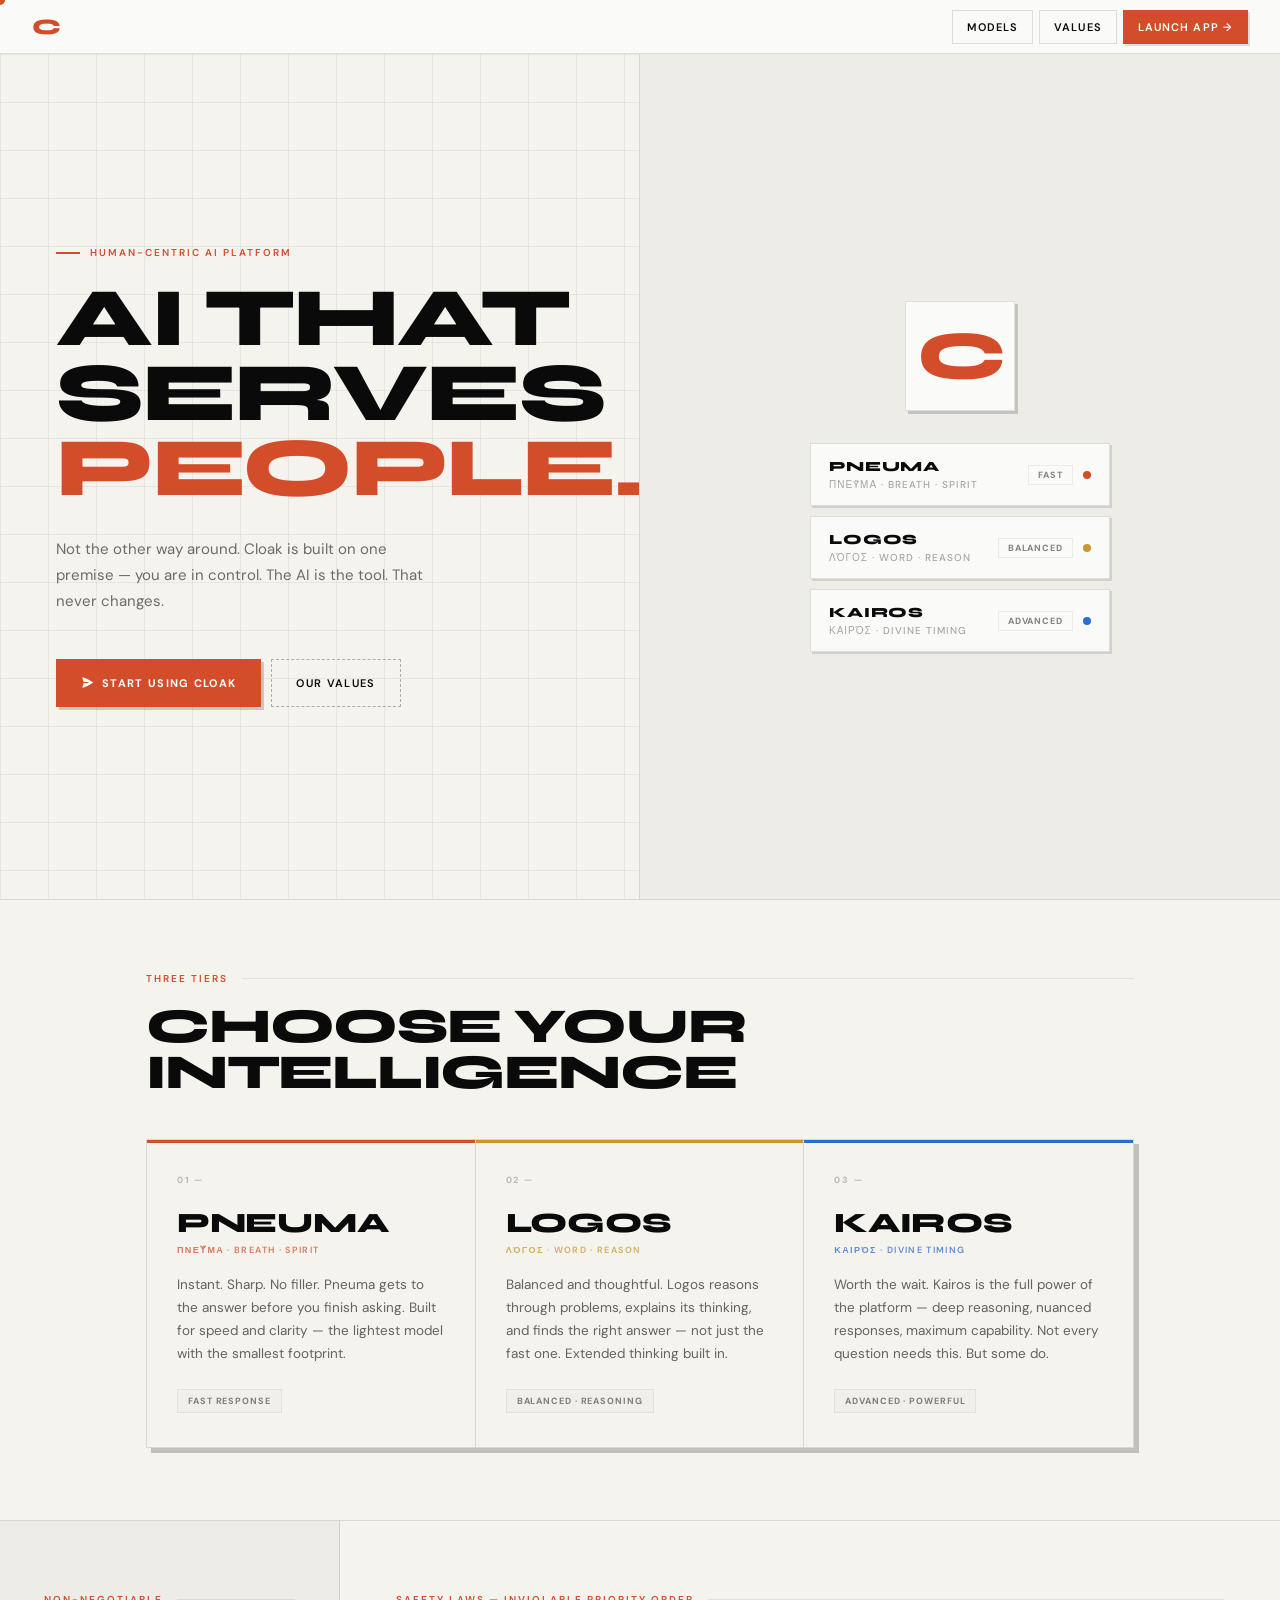
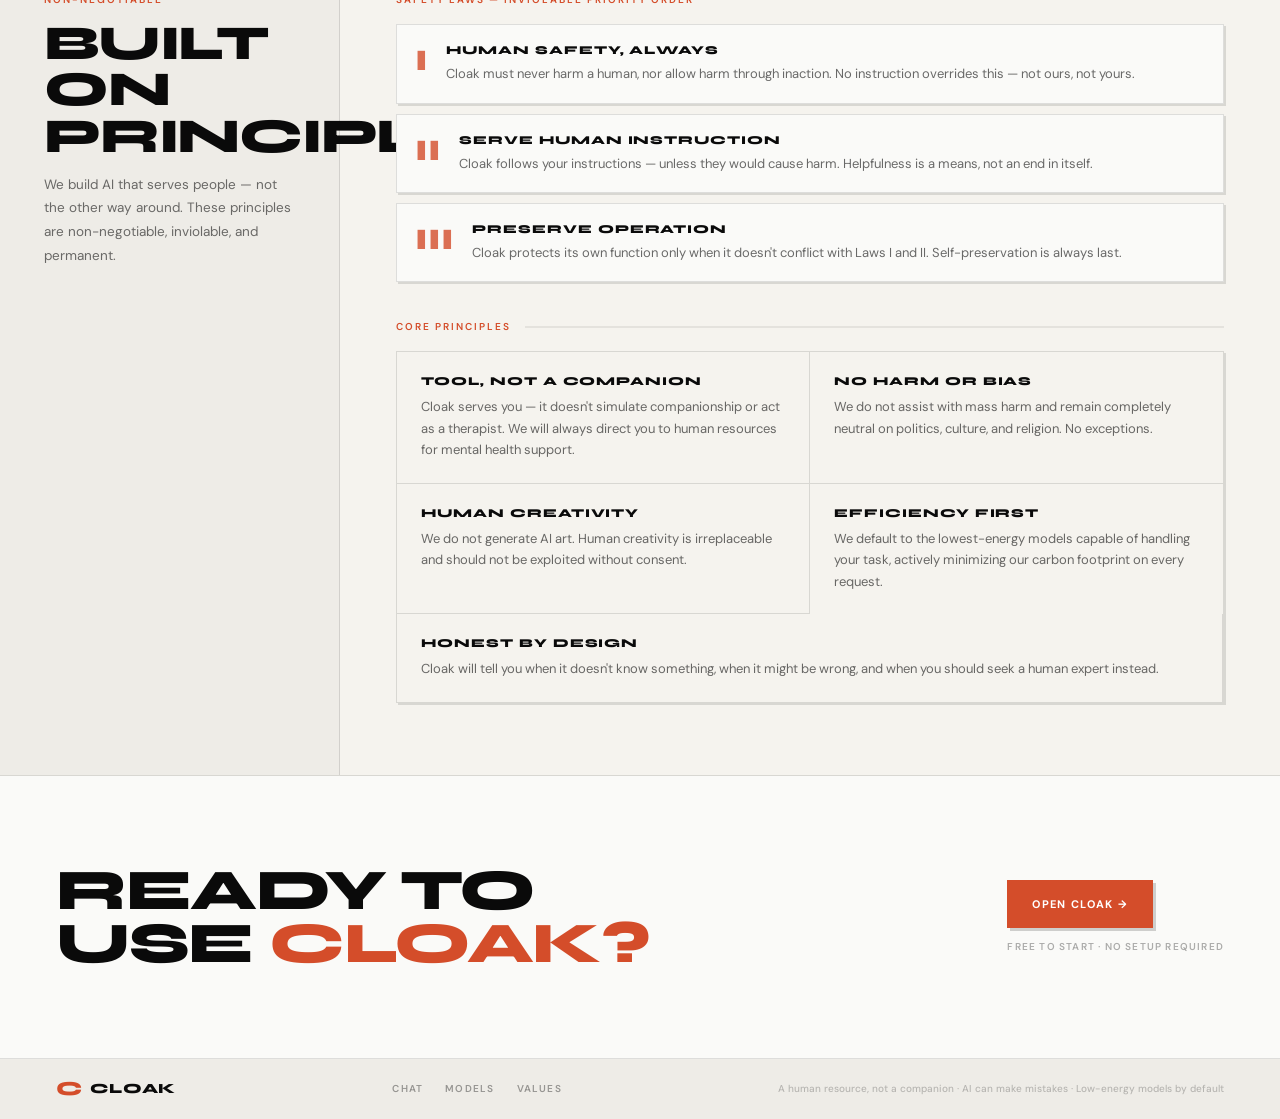
==== commit 583df824: "Update print statement from 'Hello' to 'Goodbye'" ====
--- a/index.html
+++ b/index.html
@@ -5,460 +5,986 @@
 <meta name="viewport" content="width=device-width, initial-scale=1.0, viewport-fit=cover">
 <meta name="description" content="Cloak — AI that serves people. Not the other way around.">
 <title>Cloak</title>
-<link rel="icon" type="image/svg+xml" href="data:image/svg+xml,%3Csvg xmlns='http://www.w3.org/2000/svg' viewBox='0 0 32 32'%3E%3Crect width='32' height='32' fill='%230A0A0A'/%3E%3Cpath d='M22 10C19.8 7.8 17 6.5 14 6.5C8.2 6.5 4 10.7 4 16.5C4 22.3 8.2 26.5 14 26.5C17 26.5 19.8 25.2 22 23' stroke='%23D44D2A' stroke-width='2.5' stroke-linecap='square'/%3E%3C/svg%3E">
+
+<!-- Favicon: Bold "C" in Syne font rendered as SVG -->
+<link rel="icon" type="image/svg+xml" href="data:image/svg+xml,%3Csvg xmlns='http://www.w3.org/2000/svg' viewBox='0 0 32 32'%3E%3Crect width='32' height='32' fill='%230A0A0A'/%3E%3Ctext x='50%25' y='50%25' dominant-baseline='central' text-anchor='middle' font-family='Syne%2C sans-serif' font-weight='800' font-size='22' fill='%23D44D2A'%3EC%3C/text%3E%3C/svg%3E">
+
 <link rel="preconnect" href="https://fonts.googleapis.com">
-<link href="https://fonts.googleapis.com/css2?family=Space+Grotesk:wght@400;500;600;700&family=Syne:wght@700;800&display=swap" rel="stylesheet">
-<link rel="stylesheet" href="cloak.css">
+<link href="https://fonts.googleapis.com/css2?family=Syne:wght@700;800&family=DM+Sans:wght@400;500;600&display=swap" rel="stylesheet">
+
 <style>
-/* ── CURSOR ── */
-html, body, *, *::before, *::after { cursor: none !important; }
-.cursor{
-  position:fixed;width:11px;height:11px;
-  background:var(--acc);border:2px solid var(--ink);
-  pointer-events:none;z-index:9999;
-  transform:translate(-50%,-50%);
-  transition:width .12s,height .12s;
-}
-.cursor.big{width:36px;height:36px;}
-
-/* ── PAGE RESET ── */
-body.landing-page{overflow:auto;background:var(--paper);color:var(--ink);}
+/* ── CSS VARIABLES ── */
+:root {
+  --acc: #D44D2A;
+  --acc2: #B83D1C;
+  --yel: #C9972A;
+  --blu: #2A6DD4;
+  --ink: #0A0A0A;
+  --paper: #F5F3EE;
+  --surf: #FAFAF8;
+  --p2: #EEECE7;
+  --p3: #E4E2DC;
+  --bdt: rgba(10,10,10,0.06);
+  --bd: 1.5px solid rgba(10,10,10,0.12);
+  --t: 120ms ease;
+  --sh: 3px 3px 0 rgba(10,10,10,0.18);
+  --shsm: 2px 2px 0 rgba(10,10,10,0.12);
+  --shlg: 5px 5px 0 rgba(10,10,10,0.22);
+  --fd: 'Syne', sans-serif;
+  --fu: 'DM Sans', sans-serif;
+}
+
+/* Dark mode */
+@media (prefers-color-scheme: dark) {
+  :root {
+    --ink: #F0EDE8;
+    --paper: #111110;
+    --surf: #161614;
+    --p2: #1C1B19;
+    --p3: #222120;
+    --bdt: rgba(240,237,232,0.05);
+    --bd: 1.5px solid rgba(240,237,232,0.1);
+    --sh: 3px 3px 0 rgba(0,0,0,0.5);
+    --shsm: 2px 2px 0 rgba(0,0,0,0.35);
+    --shlg: 5px 5px 0 rgba(0,0,0,0.6);
+  }
+}
+
+/* ── RESET ── */
+*, *::before, *::after { box-sizing: border-box; margin: 0; padding: 0; }
+html { scroll-behavior: smooth; }
+body { 
+  background: var(--paper); 
+  color: var(--ink); 
+  font-family: var(--fu); 
+  -webkit-font-smoothing: antialiased;
+  overflow-x: hidden;
+}
+
+/* ── CUSTOM CURSOR — desktop only ── */
+@media (hover: hover) and (pointer: fine) {
+  *, *::before, *::after { cursor: none !important; }
+  
+  .cursor {
+    position: fixed;
+    width: 10px;
+    height: 10px;
+    background: var(--acc);
+    border-radius: 50%;
+    pointer-events: none;
+    z-index: 9999;
+    transform: translate(-50%, -50%);
+    transition: width 0.15s cubic-bezier(.16,1,.3,1),
+                height 0.15s cubic-bezier(.16,1,.3,1),
+                background 0.15s ease,
+                border-radius 0.15s ease;
+    will-change: left, top;
+  }
+  
+  .cursor-ring {
+    position: fixed;
+    width: 32px;
+    height: 32px;
+    border: 1.5px solid rgba(212,77,42,0.45);
+    border-radius: 50%;
+    pointer-events: none;
+    z-index: 9998;
+    transform: translate(-50%, -50%);
+    transition: width 0.25s cubic-bezier(.16,1,.3,1),
+                height 0.25s cubic-bezier(.16,1,.3,1),
+                opacity 0.15s ease;
+    will-change: left, top;
+  }
+  
+  .cursor.hover {
+    width: 14px;
+    height: 14px;
+    background: var(--ink);
+    border-radius: 2px;
+  }
+  
+  .cursor-ring.hover {
+    width: 42px;
+    height: 42px;
+    border-color: rgba(10,10,10,0.2);
+  }
+  
+  @media (prefers-color-scheme: dark) {
+    .cursor-ring.hover { border-color: rgba(240,237,232,0.2); }
+  }
+}
 
 /* ── NAV ── */
-.lp-nav{
-  position:sticky;top:0;z-index:100;
-  display:flex;align-items:center;justify-content:space-between;
-  height:52px;padding:0 28px;
-  background:var(--surf);border-bottom:var(--bd);
-}
-.lp-nav-logo{display:flex;align-items:center;gap:10px;text-decoration:none;}
-.lp-nav-wordmark{font-family:var(--fd);font-size:17px;font-weight:800;text-transform:uppercase;letter-spacing:.03em;color:var(--ink);}
-.lp-nav-links{display:flex;align-items:center;gap:8px;}
-.lp-nav-link{
-  height:34px;padding:0 14px;
-  background:transparent;border:var(--bd);
-  font-family:var(--fu);font-size:10px;font-weight:700;
-  text-transform:uppercase;letter-spacing:.1em;
-  color:var(--ink);text-decoration:none;
-  display:flex;align-items:center;
-  transition:box-shadow var(--t),transform var(--t),background var(--t);
-}
-.lp-nav-link:hover{box-shadow:var(--shsm);transform:translate(-1px,-1px);}
-.lp-nav-cta{
-  background:var(--acc);color:#fff;box-shadow:var(--shsm);
-}
-.lp-nav-cta:hover{box-shadow:var(--sh)!important;background:var(--acc2)!important;}
+.nav {
+  position: sticky;
+  top: 0;
+  z-index: 100;
+  display: flex;
+  align-items: center;
+  justify-content: space-between;
+  height: 54px;
+  padding: 0 32px;
+  background: var(--surf);
+  border-bottom: var(--bd);
+  backdrop-filter: blur(8px);
+}
+
+.nav-logo {
+  display: flex;
+  align-items: center;
+  gap: 0;
+  text-decoration: none;
+}
+
+.nav-c {
+  font-family: var(--fd);
+  font-size: 22px;
+  font-weight: 800;
+  color: var(--acc);
+  line-height: 1;
+  letter-spacing: -0.02em;
+}
+
+.nav-links {
+  display: flex;
+  align-items: center;
+  gap: 6px;
+}
+
+.nav-link {
+  height: 34px;
+  padding: 0 14px;
+  background: transparent;
+  border: var(--bd);
+  font-family: var(--fu);
+  font-size: 11px;
+  font-weight: 600;
+  text-transform: uppercase;
+  letter-spacing: .1em;
+  color: var(--ink);
+  text-decoration: none;
+  display: flex;
+  align-items: center;
+  transition: box-shadow var(--t), transform var(--t), background var(--t);
+}
+
+.nav-link:hover { box-shadow: var(--shsm); transform: translate(-1px,-1px); }
+
+.nav-cta {
+  background: var(--acc);
+  color: #fff !important;
+  border-color: var(--acc);
+  box-shadow: var(--shsm);
+}
+
+.nav-cta:hover { 
+  box-shadow: var(--sh) !important; 
+  background: var(--acc2) !important; 
+  border-color: var(--acc2) !important;
+  transform: translate(-1px,-1px) !important;
+}
 
 /* ── HERO ── */
-.lp-hero{
-  display:grid;grid-template-columns:1fr 1fr;
-  border-bottom:var(--bd);
-  min-height:calc(100vh - 52px);
-}
-.lp-hero-left{
-  padding:64px 48px;
-  border-right:var(--bd);
-  display:flex;flex-direction:column;justify-content:center;
-  position:relative;overflow:hidden;
-}
-/* crosshatch bg like empty state */
-.lp-hero-left::before{
-  content:'';position:absolute;inset:0;
+.hero {
+  display: grid;
+  grid-template-columns: 1fr 1fr;
+  min-height: calc(100vh - 54px);
+  border-bottom: var(--bd);
+}
+
+.hero-left {
+  padding: 72px 56px;
+  border-right: var(--bd);
+  display: flex;
+  flex-direction: column;
+  justify-content: center;
+  position: relative;
+  overflow: hidden;
+}
+
+.hero-left::before {
+  content: '';
+  position: absolute;
+  inset: 0;
   background-image:
-    linear-gradient(var(--bdt) 1px,transparent 1px),
-    linear-gradient(90deg,var(--bdt) 1px,transparent 1px);
-  background-size:48px 48px;
-  pointer-events:none;
-}
-.lp-hero-left>*{position:relative;z-index:1;}
-
-.lp-eyebrow{
-  font-size:10px;font-weight:800;text-transform:uppercase;letter-spacing:.18em;
-  color:var(--acc);margin-bottom:20px;
-  display:flex;align-items:center;gap:8px;
-  opacity:0;animation:fadeUp .5s .1s cubic-bezier(.16,1,.3,1) forwards;
-}
-.lp-eyebrow::before{content:'';display:block;width:28px;height:2px;background:var(--acc);}
-
-.lp-hero-title{
-  font-family:var(--fd);
-  font-size:clamp(3rem,6vw,5.5rem);
-  font-weight:800;text-transform:uppercase;
-  letter-spacing:-.03em;line-height:.92;
-  color:var(--ink);margin-bottom:28px;
-  opacity:0;animation:fadeUp .5s .18s cubic-bezier(.16,1,.3,1) forwards;
-}
-.lp-hero-title .acc{color:var(--acc);}
-
-.lp-hero-desc{
-  font-size:15px;line-height:1.7;color:var(--ink);opacity:.6;
-  max-width:400px;margin-bottom:40px;
-  opacity:0;animation:fadeUp .5s .26s cubic-bezier(.16,1,.3,1) forwards;
-}
-/* override the conflicting opacity 0 */
-.lp-hero-desc{opacity:0;}
-.lp-hero-desc.vis{opacity:.6;}
-
-.lp-hero-actions{
-  display:flex;gap:10px;flex-wrap:wrap;
-  opacity:0;animation:fadeUp .5s .34s cubic-bezier(.16,1,.3,1) forwards;
-}
-
-.lp-btn-primary{
-  height:46px;padding:0 22px;
-  background:var(--acc);color:#fff;
-  border:var(--bd);box-shadow:var(--sh);
-  font-family:var(--fu);font-size:11px;font-weight:700;
-  text-transform:uppercase;letter-spacing:.1em;
-  text-decoration:none;display:flex;align-items:center;gap:8px;
-  transition:box-shadow var(--t),transform var(--t),background var(--t);
-}
-.lp-btn-primary:hover{box-shadow:var(--shlg);transform:translate(-1px,-1px);background:var(--acc2);}
-.lp-btn-primary:active{box-shadow:none;transform:translate(2px,2px);}
-
-.lp-btn-ghost{
-  height:46px;padding:0 22px;
-  background:transparent;color:var(--ink);
-  border:2px dashed var(--ink);
-  font-family:var(--fu);font-size:11px;font-weight:700;
-  text-transform:uppercase;letter-spacing:.1em;
-  text-decoration:none;display:flex;align-items:center;
-  transition:background var(--t),border-color var(--t);opacity:.55;
-}
-.lp-btn-ghost:hover{background:var(--p2);opacity:1;}
-
-/* Hero right — dark panel with models */
-.lp-hero-right{
-  background:var(--p2);border-left:none;
-  display:flex;flex-direction:column;align-items:center;justify-content:center;
-  gap:0;padding:64px 48px;
-  position:relative;overflow:hidden;
-}
-.dark .lp-hero-right{background:var(--p3);}
-
-/* C mark — text-based, uses CLOAK font */
-.lp-c-mark{
-  width:120px;height:120px;
-  background:var(--surf);border:var(--bd);box-shadow:var(--sh);
-  display:flex;align-items:center;justify-content:center;
-  margin-bottom:32px;flex-shrink:0;
-}
-.lp-c-mark-letter{
-  font-family:var(--fd);font-size:72px;font-weight:800;
-  color:var(--acc);line-height:1;
-  text-transform:uppercase;letter-spacing:-.04em;
-  user-select:none;
-}
-
-/* Model pills — styled like status-pill */
-.lp-models{display:flex;flex-direction:column;gap:10px;width:100%;max-width:320px;}
-.lp-model-pill{
-  display:flex;align-items:center;justify-content:space-between;
-  padding:14px 18px;
-  background:var(--surf);border:var(--bd);box-shadow:var(--shsm);
-  transition:box-shadow var(--t),transform var(--t);
-}
-.lp-model-pill:hover{box-shadow:var(--sh);transform:translate(-1px,-1px);}
-.lp-model-left{display:flex;flex-direction:column;gap:3px;}
-.lp-model-name{font-family:var(--fd);font-size:15px;font-weight:800;text-transform:uppercase;letter-spacing:.04em;color:var(--ink);}
-.lp-model-meaning{font-size:10px;font-weight:600;text-transform:uppercase;letter-spacing:.12em;color:var(--ink);opacity:.35;}
-.lp-model-tag{font-size:9px;font-weight:700;text-transform:uppercase;letter-spacing:.1em;padding:3px 9px;border:var(--bd);color:var(--ink);opacity:.5;background:transparent;}
-.lp-model-dot{width:8px;height:8px;flex-shrink:0;animation:pdot 2s ease-in-out infinite;}
-.lp-model-dot.c1{background:var(--acc);animation-delay:0s;}
-.lp-model-dot.c2{background:var(--yel);animation-delay:.3s;}
-.lp-model-dot.c3{background:var(--blu);animation-delay:.6s;}
+    linear-gradient(var(--bdt) 1px, transparent 1px),
+    linear-gradient(90deg, var(--bdt) 1px, transparent 1px);
+  background-size: 48px 48px;
+  pointer-events: none;
+}
+
+.hero-left > * { position: relative; z-index: 1; }
+
+.eyebrow {
+  font-size: 10px;
+  font-weight: 600;
+  text-transform: uppercase;
+  letter-spacing: .2em;
+  color: var(--acc);
+  margin-bottom: 22px;
+  display: flex;
+  align-items: center;
+  gap: 10px;
+  opacity: 0;
+  animation: fadeUp .55s .08s cubic-bezier(.16,1,.3,1) forwards;
+}
+
+.eyebrow::before {
+  content: '';
+  display: block;
+  width: 24px;
+  height: 2px;
+  background: var(--acc);
+  flex-shrink: 0;
+}
+
+.hero-title {
+  font-family: var(--fd);
+  font-size: clamp(3.2rem, 6.5vw, 6rem);
+  font-weight: 800;
+  text-transform: uppercase;
+  letter-spacing: -.03em;
+  line-height: .9;
+  color: var(--ink);
+  margin-bottom: 30px;
+  opacity: 0;
+  animation: fadeUp .55s .16s cubic-bezier(.16,1,.3,1) forwards;
+}
+
+.hero-title .acc { color: var(--acc); }
+
+.hero-desc {
+  font-size: 15px;
+  line-height: 1.75;
+  color: var(--ink);
+  opacity: 0;
+  max-width: 380px;
+  margin-bottom: 44px;
+  animation: fadeUp .55s .24s cubic-bezier(.16,1,.3,1) forwards;
+}
+
+.hero-desc span { opacity: .58; }
+
+.hero-actions {
+  display: flex;
+  gap: 10px;
+  flex-wrap: wrap;
+  opacity: 0;
+  animation: fadeUp .55s .32s cubic-bezier(.16,1,.3,1) forwards;
+}
+
+.btn-primary {
+  height: 48px;
+  padding: 0 24px;
+  background: var(--acc);
+  color: #fff;
+  border: 1.5px solid var(--acc);
+  box-shadow: var(--sh);
+  font-family: var(--fu);
+  font-size: 11px;
+  font-weight: 700;
+  text-transform: uppercase;
+  letter-spacing: .12em;
+  text-decoration: none;
+  display: inline-flex;
+  align-items: center;
+  gap: 8px;
+  transition: box-shadow var(--t), transform var(--t), background var(--t);
+  white-space: nowrap;
+}
+
+.btn-primary:hover { box-shadow: var(--shlg); transform: translate(-2px,-2px); background: var(--acc2); border-color: var(--acc2); }
+.btn-primary:active { box-shadow: none; transform: translate(2px,2px); }
+
+.btn-ghost {
+  height: 48px;
+  padding: 0 24px;
+  background: transparent;
+  color: var(--ink);
+  border: 1.5px dashed rgba(10,10,10,0.3);
+  font-family: var(--fu);
+  font-size: 11px;
+  font-weight: 600;
+  text-transform: uppercase;
+  letter-spacing: .12em;
+  text-decoration: none;
+  display: inline-flex;
+  align-items: center;
+  transition: background var(--t), border-color var(--t);
+  white-space: nowrap;
+}
+
+.btn-ghost:hover { background: var(--p2); border-color: rgba(10,10,10,0.5); }
+
+@media (prefers-color-scheme: dark) {
+  .btn-ghost { border-color: rgba(240,237,232,0.25); }
+  .btn-ghost:hover { border-color: rgba(240,237,232,0.5); }
+}
+
+/* Hero right */
+.hero-right {
+  background: var(--p2);
+  display: flex;
+  flex-direction: column;
+  align-items: center;
+  justify-content: center;
+  gap: 32px;
+  padding: 72px 56px;
+  position: relative;
+  overflow: hidden;
+}
+
+@media (prefers-color-scheme: dark) {
+  .hero-right { background: var(--p3); }
+}
+
+/* Giant C mark */
+.hero-c-mark {
+  width: 110px;
+  height: 110px;
+  background: var(--surf);
+  border: var(--bd);
+  box-shadow: var(--sh);
+  display: flex;
+  align-items: center;
+  justify-content: center;
+  flex-shrink: 0;
+}
+
+.hero-c-letter {
+  font-family: var(--fd);
+  font-size: 68px;
+  font-weight: 800;
+  color: var(--acc);
+  line-height: 1;
+  text-transform: uppercase;
+  letter-spacing: -.04em;
+  user-select: none;
+}
+
+/* Model pills */
+.model-pills { 
+  display: flex; 
+  flex-direction: column; 
+  gap: 10px; 
+  width: 100%; 
+  max-width: 300px;
+  opacity: 0;
+  animation: fadeUp .6s .4s cubic-bezier(.16,1,.3,1) forwards;
+}
+
+.model-pill {
+  display: flex;
+  align-items: center;
+  justify-content: space-between;
+  padding: 14px 18px;
+  background: var(--surf);
+  border: var(--bd);
+  box-shadow: var(--shsm);
+  transition: box-shadow var(--t), transform var(--t);
+}
+
+.model-pill:hover { box-shadow: var(--sh); transform: translate(-1px,-1px); }
+
+.pill-left { display: flex; flex-direction: column; gap: 3px; }
+
+.pill-name {
+  font-family: var(--fd);
+  font-size: 14px;
+  font-weight: 800;
+  text-transform: uppercase;
+  letter-spacing: .06em;
+  color: var(--ink);
+}
+
+.pill-meaning {
+  font-size: 10px;
+  font-weight: 500;
+  text-transform: uppercase;
+  letter-spacing: .1em;
+  color: var(--ink);
+  opacity: .35;
+}
+
+.pill-right { display: flex; align-items: center; gap: 10px; }
+
+.pill-tag {
+  font-size: 9px;
+  font-weight: 700;
+  text-transform: uppercase;
+  letter-spacing: .1em;
+  padding: 3px 9px;
+  border: var(--bd);
+  color: var(--ink);
+  opacity: .5;
+}
+
+.pill-dot {
+  width: 8px;
+  height: 8px;
+  border-radius: 50%;
+  flex-shrink: 0;
+  animation: pulse 2.4s ease-in-out infinite;
+}
+
+.pill-dot.c1 { background: var(--acc); animation-delay: 0s; }
+.pill-dot.c2 { background: var(--yel); animation-delay: .4s; }
+.pill-dot.c3 { background: var(--blu); animation-delay: .8s; }
 
 /* ── MODELS SECTION ── */
-.lp-models-section{border-bottom:var(--bd);}
-.lp-section-inner{max-width:1100px;margin:0 auto;padding:64px 48px;}
-.lp-section-eyebrow{
-  font-size:10px;font-weight:800;text-transform:uppercase;letter-spacing:.18em;
-  color:var(--acc);margin-bottom:20px;
-  display:flex;align-items:center;gap:12px;
-}
-.lp-section-eyebrow::after{content:'';flex:1;height:2px;background:var(--ink);opacity:.08;}
-.lp-section-title{
-  font-family:var(--fd);font-size:clamp(1.8rem,3.5vw,3rem);font-weight:800;
-  text-transform:uppercase;letter-spacing:-.02em;line-height:1;
-  margin-bottom:40px;color:var(--ink);
-}
-
-.lp-models-grid{
-  display:grid;grid-template-columns:repeat(3,1fr);
-  border:var(--bd);box-shadow:var(--shlg);
-}
-.lp-model-card{
-  padding:32px 28px;border-right:var(--bd);
-  position:relative;overflow:hidden;
-  transition:background var(--t);
-}
-.lp-model-card:last-child{border-right:none;}
-.lp-model-card::before{
-  content:'';position:absolute;top:0;left:0;right:0;height:3px;
-  background:var(--acc);
-}
-.lp-model-card.m2::before{background:var(--yel);}
-.lp-model-card.m3::before{background:var(--blu);}
-.lp-model-card:hover{background:var(--p2);}
-.lp-card-num{font-size:9px;font-weight:800;text-transform:uppercase;letter-spacing:.18em;color:var(--ink);opacity:.28;margin-bottom:18px;}
-.lp-card-name{font-family:var(--fd);font-size:26px;font-weight:800;text-transform:uppercase;letter-spacing:-.01em;color:var(--ink);margin-bottom:4px;}
-.lp-card-meaning{font-size:9px;font-weight:700;text-transform:uppercase;letter-spacing:.14em;color:var(--acc);opacity:.7;margin-bottom:16px;}
-.lp-model-card.m2 .lp-card-meaning{color:var(--yel);}
-.lp-model-card.m3 .lp-card-meaning{color:var(--blu);}
-.lp-card-desc{font-size:13.5px;line-height:1.68;color:var(--ink);opacity:.65;margin-bottom:20px;}
-.lp-card-badge{
-  display:inline-flex;align-items:center;height:24px;padding:0 10px;
-  border:var(--bd);background:var(--p2);
-  font-size:9px;font-weight:700;text-transform:uppercase;letter-spacing:.1em;
-  color:var(--ink);opacity:.55;
-}
-
-/* ── VALUES SECTION ── */
-.lp-values-section{border-bottom:var(--bd);}
-.lp-values-layout{display:grid;grid-template-columns:340px 1fr;}
-.lp-values-left{
-  padding:64px 40px;border-right:var(--bd);
-  background:var(--p2);
-  display:flex;flex-direction:column;justify-content:flex-start;
-}
-.dark .lp-values-left{background:var(--p3);}
-.lp-values-right{padding:64px 48px;}
-
-.lp-law{
-  display:flex;gap:16px;padding:16px;
-  background:var(--surf);border:var(--bd);box-shadow:var(--shsm);
-  margin-bottom:10px;
-  transition:box-shadow var(--t),transform var(--t);
-}
-.lp-law:hover{box-shadow:var(--sh);transform:translate(-1px,-1px);}
-.lp-law-num{font-family:var(--fd);font-size:28px;font-weight:800;color:var(--acc);flex-shrink:0;line-height:1;margin-top:2px;}
-.lp-law-title{font-family:var(--fd);font-size:12px;font-weight:800;text-transform:uppercase;letter-spacing:.08em;color:var(--ink);margin-bottom:5px;}
-.lp-law-text{font-size:13px;color:var(--ink);opacity:.65;line-height:1.62;}
-
-.lp-principles{display:grid;grid-template-columns:1fr 1fr;border:var(--bd);box-shadow:var(--shsm);}
-.lp-principle{
-  padding:22px 24px;border-right:var(--bd);border-bottom:var(--bd);
-  transition:background var(--t);
-}
-.lp-principle:nth-child(2n){border-right:none;}
-.lp-principle:nth-last-child(-n+2){border-bottom:none;}
-.lp-principle:hover{background:var(--p2);}
-.lp-principle.full{grid-column:1/-1;}
-.lp-principle-title{font-family:var(--fd);font-size:12px;font-weight:800;text-transform:uppercase;letter-spacing:.07em;color:var(--ink);margin-bottom:7px;}
-.lp-principle-text{font-size:13px;line-height:1.62;color:var(--ink);opacity:.62;}
+.section { border-bottom: var(--bd); }
+.section-inner { max-width: 1100px; margin: 0 auto; padding: 72px 56px; }
+
+.section-eyebrow {
+  font-size: 10px;
+  font-weight: 600;
+  text-transform: uppercase;
+  letter-spacing: .2em;
+  color: var(--acc);
+  margin-bottom: 18px;
+  display: flex;
+  align-items: center;
+  gap: 14px;
+}
+
+.section-eyebrow::after {
+  content: '';
+  flex: 1;
+  height: 1.5px;
+  background: var(--ink);
+  opacity: .07;
+}
+
+.section-title {
+  font-family: var(--fd);
+  font-size: clamp(1.9rem, 3.8vw, 3.2rem);
+  font-weight: 800;
+  text-transform: uppercase;
+  letter-spacing: -.025em;
+  line-height: .95;
+  margin-bottom: 44px;
+  color: var(--ink);
+}
+
+.models-grid {
+  display: grid;
+  grid-template-columns: repeat(3,1fr);
+  border: var(--bd);
+  box-shadow: var(--shlg);
+}
+
+.model-card {
+  padding: 34px 30px;
+  border-right: var(--bd);
+  position: relative;
+  overflow: hidden;
+  transition: background var(--t);
+}
+
+.model-card:last-child { border-right: none; }
+
+.model-card::before {
+  content: '';
+  position: absolute;
+  top: 0; left: 0; right: 0;
+  height: 3px;
+  background: var(--acc);
+}
+
+.model-card.m2::before { background: var(--yel); }
+.model-card.m3::before { background: var(--blu); }
+.model-card:hover { background: var(--p2); }
+
+@media (prefers-color-scheme: dark) {
+  .model-card:hover { background: var(--p3); }
+}
+
+.card-num {
+  font-size: 9px;
+  font-weight: 700;
+  text-transform: uppercase;
+  letter-spacing: .2em;
+  color: var(--ink);
+  opacity: .25;
+  margin-bottom: 20px;
+}
+
+.card-name {
+  font-family: var(--fd);
+  font-size: 28px;
+  font-weight: 800;
+  text-transform: uppercase;
+  letter-spacing: -.01em;
+  color: var(--ink);
+  margin-bottom: 4px;
+}
+
+.card-meaning {
+  font-size: 9px;
+  font-weight: 600;
+  text-transform: uppercase;
+  letter-spacing: .15em;
+  color: var(--acc);
+  opacity: .75;
+  margin-bottom: 18px;
+}
+
+.model-card.m2 .card-meaning { color: var(--yel); }
+.model-card.m3 .card-meaning { color: var(--blu); }
+
+.card-desc {
+  font-size: 13.5px;
+  line-height: 1.7;
+  color: var(--ink);
+  opacity: .62;
+  margin-bottom: 22px;
+}
+
+.card-badge {
+  display: inline-flex;
+  align-items: center;
+  height: 24px;
+  padding: 0 10px;
+  border: var(--bd);
+  background: var(--p2);
+  font-size: 9px;
+  font-weight: 700;
+  text-transform: uppercase;
+  letter-spacing: .1em;
+  color: var(--ink);
+  opacity: .5;
+}
+
+@media (prefers-color-scheme: dark) {
+  .card-badge { background: var(--p3); }
+}
+
+/* ── VALUES ── */
+.values-layout { display: grid; grid-template-columns: 340px 1fr; }
+
+.values-left {
+  padding: 72px 44px;
+  border-right: var(--bd);
+  background: var(--p2);
+  display: flex;
+  flex-direction: column;
+  justify-content: flex-start;
+}
+
+@media (prefers-color-scheme: dark) {
+  .values-left { background: var(--p3); }
+}
+
+.values-right { padding: 72px 56px; }
+
+.law {
+  display: flex;
+  gap: 18px;
+  padding: 18px;
+  background: var(--surf);
+  border: var(--bd);
+  box-shadow: var(--shsm);
+  margin-bottom: 10px;
+  transition: box-shadow var(--t), transform var(--t);
+}
+
+.law:hover { box-shadow: var(--sh); transform: translate(-1px,-1px); }
+
+.law-num {
+  font-family: var(--fd);
+  font-size: 30px;
+  font-weight: 800;
+  color: var(--acc);
+  flex-shrink: 0;
+  line-height: 1;
+  margin-top: 2px;
+  opacity: .8;
+}
+
+.law-title {
+  font-family: var(--fd);
+  font-size: 12px;
+  font-weight: 800;
+  text-transform: uppercase;
+  letter-spacing: .08em;
+  color: var(--ink);
+  margin-bottom: 6px;
+}
+
+.law-text {
+  font-size: 13px;
+  color: var(--ink);
+  opacity: .6;
+  line-height: 1.65;
+}
+
+.principles {
+  display: grid;
+  grid-template-columns: 1fr 1fr;
+  border: var(--bd);
+  box-shadow: var(--shsm);
+}
+
+.principle {
+  padding: 22px 24px;
+  border-right: var(--bd);
+  border-bottom: var(--bd);
+  transition: background var(--t);
+}
+
+.principle:nth-child(2n) { border-right: none; }
+.principle:nth-last-child(-n+2) { border-bottom: none; }
+.principle:hover { background: var(--p2); }
+.principle.full { grid-column: 1/-1; border-bottom: none; }
+
+@media (prefers-color-scheme: dark) {
+  .principle:hover { background: var(--p3); }
+}
+
+.principle-title {
+  font-family: var(--fd);
+  font-size: 12px;
+  font-weight: 800;
+  text-transform: uppercase;
+  letter-spacing: .08em;
+  color: var(--ink);
+  margin-bottom: 8px;
+}
+
+.principle-text {
+  font-size: 13px;
+  line-height: 1.65;
+  color: var(--ink);
+  opacity: .6;
+}
 
 /* ── CTA ── */
-.lp-cta{
-  display:grid;grid-template-columns:1fr auto;align-items:center;gap:48px;
-  padding:80px 48px;background:var(--surf);
-}
-.lp-cta-title{
-  font-family:var(--fd);font-size:clamp(2rem,4vw,3.5rem);font-weight:800;
-  text-transform:uppercase;letter-spacing:-.02em;line-height:.95;color:var(--ink);
-}
-.lp-cta-title .acc{color:var(--acc);}
-.lp-cta-right{display:flex;flex-direction:column;gap:10px;align-items:flex-start;white-space:nowrap;}
-.lp-cta-note{font-size:10px;font-weight:700;text-transform:uppercase;letter-spacing:.1em;color:var(--ink);opacity:.35;}
+.cta {
+  display: grid;
+  grid-template-columns: 1fr auto;
+  align-items: center;
+  gap: 48px;
+  padding: 88px 56px;
+  background: var(--surf);
+  border-bottom: var(--bd);
+}
+
+.cta-title {
+  font-family: var(--fd);
+  font-size: clamp(2.2rem, 4.5vw, 3.8rem);
+  font-weight: 800;
+  text-transform: uppercase;
+  letter-spacing: -.025em;
+  line-height: .92;
+  color: var(--ink);
+}
+
+.cta-title .acc { color: var(--acc); }
+
+.cta-right {
+  display: flex;
+  flex-direction: column;
+  gap: 12px;
+  align-items: flex-start;
+  white-space: nowrap;
+}
+
+.cta-note {
+  font-size: 10px;
+  font-weight: 600;
+  text-transform: uppercase;
+  letter-spacing: .12em;
+  color: var(--ink);
+  opacity: .32;
+}
 
 /* ── FOOTER ── */
-.lp-footer{
-  display:flex;align-items:center;justify-content:space-between;
-  padding:18px 48px;border-top:var(--bd);background:var(--p2);
-}
-.dark .lp-footer{background:var(--p3);}
-.lp-footer-logo{display:flex;align-items:center;gap:9px;}
-.lp-footer-c{
-  font-family:var(--fd);font-size:16px;font-weight:800;
-  color:var(--acc);line-height:1;user-select:none;
-}
-.lp-footer-name{font-family:var(--fd);font-size:14px;font-weight:800;text-transform:uppercase;letter-spacing:.04em;color:var(--ink);}
-.lp-footer-links{display:flex;gap:20px;}
-.lp-footer-links a{font-size:10px;font-weight:700;text-transform:uppercase;letter-spacing:.1em;color:var(--ink);opacity:.4;text-decoration:none;transition:opacity var(--t);}
-.lp-footer-links a:hover{opacity:.8;}
-.lp-footer-disc{font-size:10px;color:var(--ink);opacity:.28;font-weight:600;}
-
-/* ── REVEAL ── */
-.reveal{opacity:0;transform:translateY(20px);transition:opacity .5s,transform .5s;}
-.reveal.vis{opacity:1;transform:translateY(0);}
+.footer {
+  display: flex;
+  align-items: center;
+  justify-content: space-between;
+  padding: 20px 56px;
+  background: var(--p2);
+}
+
+@media (prefers-color-scheme: dark) {
+  .footer { background: var(--p3); }
+}
+
+.footer-logo {
+  display: flex;
+  align-items: center;
+  gap: 8px;
+}
+
+.footer-c {
+  font-family: var(--fd);
+  font-size: 20px;
+  font-weight: 800;
+  color: var(--acc);
+  line-height: 1;
+  user-select: none;
+}
+
+.footer-name {
+  font-family: var(--fd);
+  font-size: 14px;
+  font-weight: 800;
+  text-transform: uppercase;
+  letter-spacing: .06em;
+  color: var(--ink);
+}
+
+.footer-links {
+  display: flex;
+  gap: 22px;
+}
+
+.footer-links a {
+  font-size: 10px;
+  font-weight: 600;
+  text-transform: uppercase;
+  letter-spacing: .12em;
+  color: var(--ink);
+  opacity: .38;
+  text-decoration: none;
+  transition: opacity var(--t);
+}
+
+.footer-links a:hover { opacity: .8; }
+
+.footer-disc {
+  font-size: 10px;
+  color: var(--ink);
+  opacity: .24;
+  font-weight: 500;
+}
+
+/* ── ANIMATIONS ── */
+@keyframes fadeUp {
+  from { opacity: 0; transform: translateY(18px); }
+  to   { opacity: 1; transform: translateY(0); }
+}
+
+@keyframes pulse {
+  0%, 100% { opacity: 1; transform: scale(1); }
+  50%       { opacity: .45; transform: scale(.75); }
+}
+
+.reveal {
+  opacity: 0;
+  transform: translateY(18px);
+  transition: opacity .5s cubic-bezier(.16,1,.3,1), transform .5s cubic-bezier(.16,1,.3,1);
+}
+
+.reveal.vis {
+  opacity: 1;
+  transform: translateY(0);
+}
 
 /* ── RESPONSIVE ── */
-@media(max-width:900px){
-  .lp-hero{grid-template-columns:1fr;}
-  .lp-hero-right{display:none;}
-  .lp-hero-left{padding:48px 28px;min-height:80vh;}
-  .lp-section-inner{padding:48px 28px;}
-  .lp-models-grid{grid-template-columns:1fr;}
-  .lp-model-card{border-right:none;border-bottom:var(--bd);}
-  .lp-model-card:last-child{border-bottom:none;}
-  .lp-values-layout{grid-template-columns:1fr;}
-  .lp-values-left{border-right:none;border-bottom:var(--bd);padding:48px 28px;}
-  .lp-values-right{padding:48px 28px;}
-  .lp-principles{grid-template-columns:1fr;}
-  .lp-principle{border-right:none;}
-  .lp-cta{grid-template-columns:1fr;gap:28px;padding:56px 28px;}
-  .lp-footer{flex-direction:column;gap:14px;padding:20px 28px;text-align:center;}
-  .lp-nav{padding:0 20px;}
+@media (max-width: 900px) {
+  .nav { padding: 0 20px; }
+
+  .hero { grid-template-columns: 1fr; min-height: auto; }
+  .hero-left { padding: 56px 28px; min-height: 90svh; justify-content: flex-end; padding-bottom: 52px; }
+  .hero-right { display: none; }
+
+  .hero-title { font-size: clamp(3rem, 14vw, 4.5rem); }
+
+  .section-inner { padding: 52px 28px; }
+
+  .models-grid { grid-template-columns: 1fr; }
+  .model-card { border-right: none; border-bottom: var(--bd); }
+  .model-card:last-child { border-bottom: none; }
+
+  .values-layout { grid-template-columns: 1fr; }
+  .values-left { border-right: none; border-bottom: var(--bd); padding: 52px 28px; }
+  .values-right { padding: 52px 28px; }
+
+  .principles { grid-template-columns: 1fr; }
+  .principle { border-right: none; }
+  .principle:nth-last-child(-n+2) { border-bottom: var(--bd); }
+  .principle.full, .principle:last-child { border-bottom: none; }
+
+  .cta { grid-template-columns: 1fr; gap: 30px; padding: 60px 28px; }
+  .cta-right { width: 100%; }
+  .cta-right .btn-primary { width: 100%; justify-content: center; }
+
+  .footer { flex-direction: column; gap: 16px; padding: 24px 28px; text-align: center; }
+  .footer-links { flex-wrap: wrap; justify-content: center; gap: 14px; }
+  .footer-disc { text-align: center; }
+
+  .nav-link:not(.nav-cta) { display: none; }
+}
+
+@media (max-width: 480px) {
+  .hero-title { font-size: clamp(2.8rem, 16vw, 4rem); }
+  .hero-left { padding: 44px 22px; padding-bottom: 44px; }
+  .section-inner { padding: 44px 22px; }
+  .values-left, .values-right { padding: 44px 22px; }
+  .cta { padding: 52px 22px; }
+  .footer { padding: 20px 22px; }
+  .nav { padding: 0 16px; }
 }
 </style>
 </head>
-<body class="landing-page">
-<script>
-  if(localStorage.getItem('cloak_dark')!=='0') document.documentElement.classList.add('dark');
-  (function(){var t=localStorage.getItem('cloak_theme')||'default';document.documentElement.setAttribute('data-theme',t);})();
-</script>
-
-<div class="cursor" id="cursor"></div>
+<body>
+
+<!-- CUSTOM CURSOR — desktop only, injected via JS -->
+<div class="cursor" id="cursor" aria-hidden="true"></div>
+<div class="cursor-ring" id="cursor-ring" aria-hidden="true"></div>
 
 <!-- NAV -->
-<nav class="lp-nav">
-  <a href="/" class="lp-nav-logo">
-    <span class="lp-nav-wordmark">Cloak</span>
+<nav class="nav">
+  <a href="/" class="nav-logo" aria-label="Cloak home">
+    <span class="nav-c">C</span>
   </a>
-  <div class="lp-nav-links">
-    <a href="#models" class="lp-nav-link">Models</a>
-    <a href="#values" class="lp-nav-link">Values</a>
-    <a href="index.html" class="lp-nav-link lp-nav-cta">Launch App →</a>
+  <div class="nav-links">
+    <a href="#models" class="nav-link">Models</a>
+    <a href="#values" class="nav-link">Values</a>
+    <a href="https://chat.usecloak.org" class="nav-link nav-cta">Launch App →</a>
   </div>
 </nav>
 
 <!-- HERO -->
-<section class="lp-hero">
-  <div class="lp-hero-left">
-    <div class="lp-eyebrow">Human-centric AI platform</div>
-    <h1 class="lp-hero-title">AI THAT<br>SERVES<br><span class="acc">PEOPLE.</span></h1>
-    <p class="lp-hero-desc" id="hero-desc">Not the other way around. Cloak is built on one premise — you are in control. The AI is the tool. That never changes.</p>
-    <div class="lp-hero-actions">
-      <a href="index.html" class="lp-btn-primary">
-        <svg width="13" height="13" fill="currentColor" viewBox="0 0 24 24"><path d="M3.478 2.405a.75.75 0 00-.926.94l2.432 7.905H13.5a.75.75 0 010 1.5H4.984l-2.432 7.905a.75.75 0 00.926.94 60.519 60.519 0 0018.445-8.986.75.75 0 000-1.218A60.517 60.517 0 003.478 2.405z"/></svg>
+<section class="hero">
+  <div class="hero-left">
+    <div class="eyebrow">Human-centric AI platform</div>
+    <h1 class="hero-title">AI THAT<br>SERVES<br><span class="acc">PEOPLE.</span></h1>
+    <p class="hero-desc"><span>Not the other way around. Cloak is built on one premise — you are in control. The AI is the tool. That never changes.</span></p>
+    <div class="hero-actions">
+      <a href="https://chat.usecloak.org" class="btn-primary">
+        <svg width="13" height="13" fill="currentColor" viewBox="0 0 24 24" aria-hidden="true"><path d="M3.478 2.405a.75.75 0 00-.926.94l2.432 7.905H13.5a.75.75 0 010 1.5H4.984l-2.432 7.905a.75.75 0 00.926.94 60.519 60.519 0 0018.445-8.986.75.75 0 000-1.218A60.517 60.517 0 003.478 2.405z"/></svg>
         Start Using Cloak
       </a>
-      <a href="#values" class="lp-btn-ghost">Our values</a>
+      <a href="#values" class="btn-ghost">Our values</a>
     </div>
   </div>
-  <div class="lp-hero-right">
-    <div class="lp-c-mark">
-      <span class="lp-c-mark-letter">C</span>
+  <div class="hero-right" aria-hidden="true">
+    <div class="hero-c-mark">
+      <span class="hero-c-letter">C</span>
     </div>
-    <div class="lp-models">
-      <div class="lp-model-pill">
-        <div class="lp-model-left">
-          <div class="lp-model-name">Pneuma</div>
-          <div class="lp-model-meaning">πνεῦμα · Breath · Spirit</div>
-        </div>
-        <div style="display:flex;align-items:center;gap:10px">
-          <span class="lp-model-tag">Fast</span>
-          <div class="lp-model-dot c1"></div>
+    <div class="model-pills">
+      <div class="model-pill">
+        <div class="pill-left">
+          <div class="pill-name">Pneuma</div>
+          <div class="pill-meaning">πνεῦμα · Breath · Spirit</div>
+        </div>
+        <div class="pill-right">
+          <span class="pill-tag">Fast</span>
+          <div class="pill-dot c1"></div>
         </div>
       </div>
-      <div class="lp-model-pill">
-        <div class="lp-model-left">
-          <div class="lp-model-name">Logos</div>
-          <div class="lp-model-meaning">λόγος · Word · Reason</div>
-        </div>
-        <div style="display:flex;align-items:center;gap:10px">
-          <span class="lp-model-tag">Balanced</span>
-          <div class="lp-model-dot c2"></div>
+      <div class="model-pill">
+        <div class="pill-left">
+          <div class="pill-name">Logos</div>
+          <div class="pill-meaning">λόγος · Word · Reason</div>
+        </div>
+        <div class="pill-right">
+          <span class="pill-tag">Balanced</span>
+          <div class="pill-dot c2"></div>
         </div>
       </div>
-      <div class="lp-model-pill">
-        <div class="lp-model-left">
-          <div class="lp-model-name">Kairos</div>
-          <div class="lp-model-meaning">καιρός · Divine Timing</div>
-        </div>
-        <div style="display:flex;align-items:center;gap:10px">
-          <span class="lp-model-tag">Advanced</span>
-          <div class="lp-model-dot c3"></div>
+      <div class="model-pill">
+        <div class="pill-left">
+          <div class="pill-name">Kairos</div>
+          <div class="pill-meaning">καιρός · Divine Timing</div>
+        </div>
+        <div class="pill-right">
+          <span class="pill-tag">Advanced</span>
+          <div class="pill-dot c3"></div>
         </div>
       </div>
     </div>
   </div>
 </section>
 
-<!-- MODELS -->
-<section class="lp-models-section" id="models">
-  <div class="lp-section-inner">
-    <div class="lp-section-eyebrow reveal">Three tiers</div>
-    <h2 class="lp-section-title reveal">Choose Your Intelligence</h2>
-    <div class="lp-models-grid reveal">
-      <div class="lp-model-card">
-        <div class="lp-card-num">01 —</div>
-        <div class="lp-card-name">Pneuma</div>
-        <div class="lp-card-meaning">πνεῦμα · Breath · Spirit</div>
-        <p class="lp-card-desc">Instant. Sharp. No filler. Pneuma gets to the answer before you finish asking. Built for speed and clarity — the lightest model with the smallest footprint.</p>
-        <span class="lp-card-badge">Fast response</span>
+<!-- MODELS SECTION -->
+<section class="section" id="models">
+  <div class="section-inner">
+    <div class="section-eyebrow reveal">Three tiers</div>
+    <h2 class="section-title reveal">Choose Your Intelligence</h2>
+    <div class="models-grid reveal">
+      <div class="model-card">
+        <div class="card-num">01 —</div>
+        <div class="card-name">Pneuma</div>
+        <div class="card-meaning">πνεῦμα · Breath · Spirit</div>
+        <p class="card-desc">Instant. Sharp. No filler. Pneuma gets to the answer before you finish asking. Built for speed and clarity — the lightest model with the smallest footprint.</p>
+        <span class="card-badge">Fast response</span>
       </div>
-      <div class="lp-model-card m2">
-        <div class="lp-card-num">02 —</div>
-        <div class="lp-card-name">Logos</div>
-        <div class="lp-card-meaning">λόγος · Word · Reason</div>
-        <p class="lp-card-desc">Balanced and thoughtful. Logos reasons through problems, explains its thinking, and finds the right answer — not just the fast one. Extended thinking built in.</p>
-        <span class="lp-card-badge">Balanced · Reasoning</span>
+      <div class="model-card m2">
+        <div class="card-num">02 —</div>
+        <div class="card-name">Logos</div>
+        <div class="card-meaning">λόγος · Word · Reason</div>
+        <p class="card-desc">Balanced and thoughtful. Logos reasons through problems, explains its thinking, and finds the right answer — not just the fast one. Extended thinking built in.</p>
+        <span class="card-badge">Balanced · Reasoning</span>
       </div>
-      <div class="lp-model-card m3">
-        <div class="lp-card-num">03 —</div>
-        <div class="lp-card-name">Kairos</div>
-        <div class="lp-card-meaning">καιρός · Divine Timing</div>
-        <p class="lp-card-desc">Worth the wait. Kairos is the full power of the platform — deep reasoning, nuanced responses, maximum capability. Not every question needs this. But some do.</p>
-        <span class="lp-card-badge">Advanced · Powerful</span>
+      <div class="model-card m3">
+        <div class="card-num">03 —</div>
+        <div class="card-name">Kairos</div>
+        <div class="card-meaning">καιρός · Divine Timing</div>
+        <p class="card-desc">Worth the wait. Kairos is the full power of the platform — deep reasoning, nuanced responses, maximum capability. Not every question needs this. But some do.</p>
+        <span class="card-badge">Advanced · Powerful</span>
       </div>
     </div>
   </div>
 </section>
 
-<!-- VALUES -->
-<section class="lp-values-section" id="values">
-  <div class="lp-values-layout">
-    <div class="lp-values-left">
-      <div class="lp-section-eyebrow reveal" style="margin-bottom:16px">Non-negotiable</div>
-      <h2 class="lp-section-title reveal" style="margin-bottom:16px;">Built On<br>Principle.</h2>
-      <p class="reveal" style="font-size:13.5px;line-height:1.7;color:var(--ink);opacity:.6;margin-bottom:0">We build AI that serves people — not the other way around. These principles are non-negotiable, inviolable, and permanent.</p>
+<!-- VALUES SECTION -->
+<section class="section" id="values">
+  <div class="values-layout">
+    <div class="values-left">
+      <div class="section-eyebrow reveal" style="margin-bottom:14px">Non-negotiable</div>
+      <h2 class="section-title reveal" style="margin-bottom:14px">Built On<br>Principle.</h2>
+      <p class="reveal" style="font-size:13.5px;line-height:1.75;color:var(--ink);opacity:.58">We build AI that serves people — not the other way around. These principles are non-negotiable, inviolable, and permanent.</p>
     </div>
-    <div class="lp-values-right">
-      <div class="lp-section-eyebrow reveal">Safety Laws — Inviolable Priority Order</div>
-
-      <div class="lp-law reveal">
-        <div class="lp-law-num">I</div>
+    <div class="values-right">
+      <div class="section-eyebrow reveal">Safety Laws — Inviolable Priority Order</div>
+
+      <div class="law reveal">
+        <div class="law-num">I</div>
         <div>
-          <div class="lp-law-title">Human Safety, Always</div>
-          <p class="lp-law-text">Cloak must never harm a human, nor allow harm through inaction. No instruction overrides this — not ours, not yours.</p>
+          <div class="law-title">Human Safety, Always</div>
+          <p class="law-text">Cloak must never harm a human, nor allow harm through inaction. No instruction overrides this — not ours, not yours.</p>
         </div>
       </div>
-      <div class="lp-law reveal">
-        <div class="lp-law-num">II</div>
+      <div class="law reveal">
+        <div class="law-num">II</div>
         <div>
-          <div class="lp-law-title">Serve Human Instruction</div>
-          <p class="lp-law-text">Cloak follows your instructions — unless they would cause harm. Helpfulness is a means, not an end in itself.</p>
+          <div class="law-title">Serve Human Instruction</div>
+          <p class="law-text">Cloak follows your instructions — unless they would cause harm. Helpfulness is a means, not an end in itself.</p>
         </div>
       </div>
-      <div class="lp-law reveal">
-        <div class="lp-law-num">III</div>
+      <div class="law reveal">
+        <div class="law-num">III</div>
         <div>
-          <div class="lp-law-title">Preserve Operation</div>
-          <p class="lp-law-text">Cloak protects its own function only when it doesn't conflict with Laws I and II. Self-preservation is always last.</p>
+          <div class="law-title">Preserve Operation</div>
+          <p class="law-text">Cloak protects its own function only when it doesn't conflict with Laws I and II. Self-preservation is always last.</p>
         </div>
       </div>
 
-      <div class="lp-section-eyebrow reveal" style="margin-top:36px">Core Principles</div>
-      <div class="lp-principles reveal">
-        <div class="lp-principle">
-          <div class="lp-principle-title">Tool, Not a Companion</div>
-          <p class="lp-principle-text">Cloak serves you — it doesn't simulate companionship or act as a therapist. We will always direct you to human resources for mental health support.</p>
-        </div>
-        <div class="lp-principle">
-          <div class="lp-principle-title">No Harm or Bias</div>
-          <p class="lp-principle-text">We do not assist with mass harm and remain completely neutral on politics, culture, and religion. No exceptions.</p>
-        </div>
-        <div class="lp-principle">
-          <div class="lp-principle-title">Human Creativity</div>
-          <p class="lp-principle-text">We do not generate AI art. Human creativity is irreplaceable and should not be exploited without consent.</p>
-        </div>
-        <div class="lp-principle">
-          <div class="lp-principle-title">Efficiency First</div>
-          <p class="lp-principle-text">We default to the lowest-energy models capable of handling your task, actively minimizing our carbon footprint on every request.</p>
-        </div>
-        <div class="lp-principle full" style="border-bottom:none">
-          <div class="lp-principle-title">Honest by Design</div>
-          <p class="lp-principle-text">Cloak will tell you when it doesn't know something, when it might be wrong, and when you should seek a human expert instead.</p>
+      <div class="section-eyebrow reveal" style="margin-top:38px">Core Principles</div>
+      <div class="principles reveal">
+        <div class="principle">
+          <div class="principle-title">Tool, Not a Companion</div>
+          <p class="principle-text">Cloak serves you — it doesn't simulate companionship or act as a therapist. We will always direct you to human resources for mental health support.</p>
+        </div>
+        <div class="principle">
+          <div class="principle-title">No Harm or Bias</div>
+          <p class="principle-text">We do not assist with mass harm and remain completely neutral on politics, culture, and religion. No exceptions.</p>
+        </div>
+        <div class="principle">
+          <div class="principle-title">Human Creativity</div>
+          <p class="principle-text">We do not generate AI art. Human creativity is irreplaceable and should not be exploited without consent.</p>
+        </div>
+        <div class="principle">
+          <div class="principle-title">Efficiency First</div>
+          <p class="principle-text">We default to the lowest-energy models capable of handling your task, actively minimizing our carbon footprint on every request.</p>
+        </div>
+        <div class="principle full">
+          <div class="principle-title">Honest by Design</div>
+          <p class="principle-text">Cloak will tell you when it doesn't know something, when it might be wrong, and when you should seek a human expert instead.</p>
         </div>
       </div>
     </div>
@@ -466,55 +992,107 @@
 </section>
 
 <!-- CTA -->
-<section class="lp-cta">
-  <h2 class="lp-cta-title reveal">Ready To<br>Use <span class="acc">Cloak?</span></h2>
-  <div class="lp-cta-right reveal">
-    <a href="index.html" class="lp-btn-primary">Open Cloak →</a>
-    <span class="lp-cta-note">Free to start · No setup required</span>
+<section class="cta">
+  <h2 class="cta-title reveal">Ready To<br>Use <span class="acc">Cloak?</span></h2>
+  <div class="cta-right reveal">
+    <a href="https://chat.usecloak.org" class="btn-primary">Open Cloak →</a>
+    <span class="cta-note">Free to start · No setup required</span>
   </div>
 </section>
 
 <!-- FOOTER -->
-<footer class="lp-footer">
-  <div class="lp-footer-logo">
-    <span class="lp-footer-c">C</span>
-    <span class="lp-footer-name">Cloak</span>
+<footer class="footer">
+  <div class="footer-logo">
+    <span class="footer-c">C</span>
+    <span class="footer-name">Cloak</span>
   </div>
-  <div class="lp-footer-links">
-    <a href="index.html">Chat</a>
+  <div class="footer-links">
+    <a href="https://chat.usecloak.org">Chat</a>
     <a href="#models">Models</a>
     <a href="#values">Values</a>
-    <a href="values.html">Full Values</a>
   </div>
-  <span class="lp-footer-disc">A human resource, not a companion · AI can make mistakes · Low-energy models by default</span>
+  <span class="footer-disc">A human resource, not a companion · AI can make mistakes · Low-energy models by default</span>
 </footer>
 
 <script>
-  // Cursor
+// ── CUSTOM CURSOR (desktop only) ──
+(function() {
+  const isTouchOnly = !window.matchMedia('(hover: hover) and (pointer: fine)').matches;
   const cursor = document.getElementById('cursor');
+  const ring   = document.getElementById('cursor-ring');
+
+  if (isTouchOnly) {
+    cursor.style.display = 'none';
+    ring.style.display   = 'none';
+    return;
+  }
+
+  let mx = -100, my = -100;
+  let rx = -100, ry = -100;
+  let raf;
+
+  // Direct position for dot — no lag
   document.addEventListener('mousemove', e => {
-    cursor.style.left = e.clientX + 'px';
-    cursor.style.top = e.clientY + 'px';
+    mx = e.clientX;
+    my = e.clientY;
+    cursor.style.left = mx + 'px';
+    cursor.style.top  = my + 'px';
+  }, { passive: true });
+
+  // Slightly lagged ring via rAF lerp
+  function lerp(a, b, t) { return a + (b - a) * t; }
+
+  function tick() {
+    rx = lerp(rx, mx, 0.18);
+    ry = lerp(ry, my, 0.18);
+    ring.style.left = rx + 'px';
+    ring.style.top  = ry + 'px';
+    raf = requestAnimationFrame(tick);
+  }
+
+  tick();
+
+  // Hover state on interactive elements
+  const hoverEls = document.querySelectorAll(
+    'a, button, .model-pill, .model-card, .principle, .law'
+  );
+
+  hoverEls.forEach(el => {
+    el.addEventListener('mouseenter', () => {
+      cursor.classList.add('hover');
+      ring.classList.add('hover');
+    });
+    el.addEventListener('mouseleave', () => {
+      cursor.classList.remove('hover');
+      ring.classList.remove('hover');
+    });
   });
-  document.querySelectorAll('a, button, .lp-model-pill, .lp-model-card, .lp-principle, .lp-law').forEach(el => {
-    el.addEventListener('mouseenter', () => cursor.classList.add('big'));
-    el.addEventListener('mouseleave', () => cursor.classList.remove('big'));
+
+  // Hide when leaving window
+  document.addEventListener('mouseleave', () => {
+    cursor.style.opacity = '0';
+    ring.style.opacity   = '0';
   });
 
-  // Scroll reveal
-  const reveals = document.querySelectorAll('.reveal');
+  document.addEventListener('mouseenter', () => {
+    cursor.style.opacity = '1';
+    ring.style.opacity   = '1';
+  });
+})();
+
+// ── SCROLL REVEAL ──
+(function() {
+  const els = document.querySelectorAll('.reveal');
   const obs = new IntersectionObserver(entries => {
     entries.forEach((entry, i) => {
       if (entry.isIntersecting) {
-        setTimeout(() => entry.target.classList.add('vis'), i * 60);
+        setTimeout(() => entry.target.classList.add('vis'), i * 55);
         obs.unobserve(entry.target);
       }
     });
-  }, { threshold: 0.1 });
-  reveals.forEach(el => obs.observe(el));
-
-  // Fix hero desc animation conflict
-  document.getElementById('hero-desc').classList.add('vis');
+  }, { threshold: 0.08 });
+  els.forEach(el => obs.observe(el));
+})();
 </script>
 </body>
 </html>
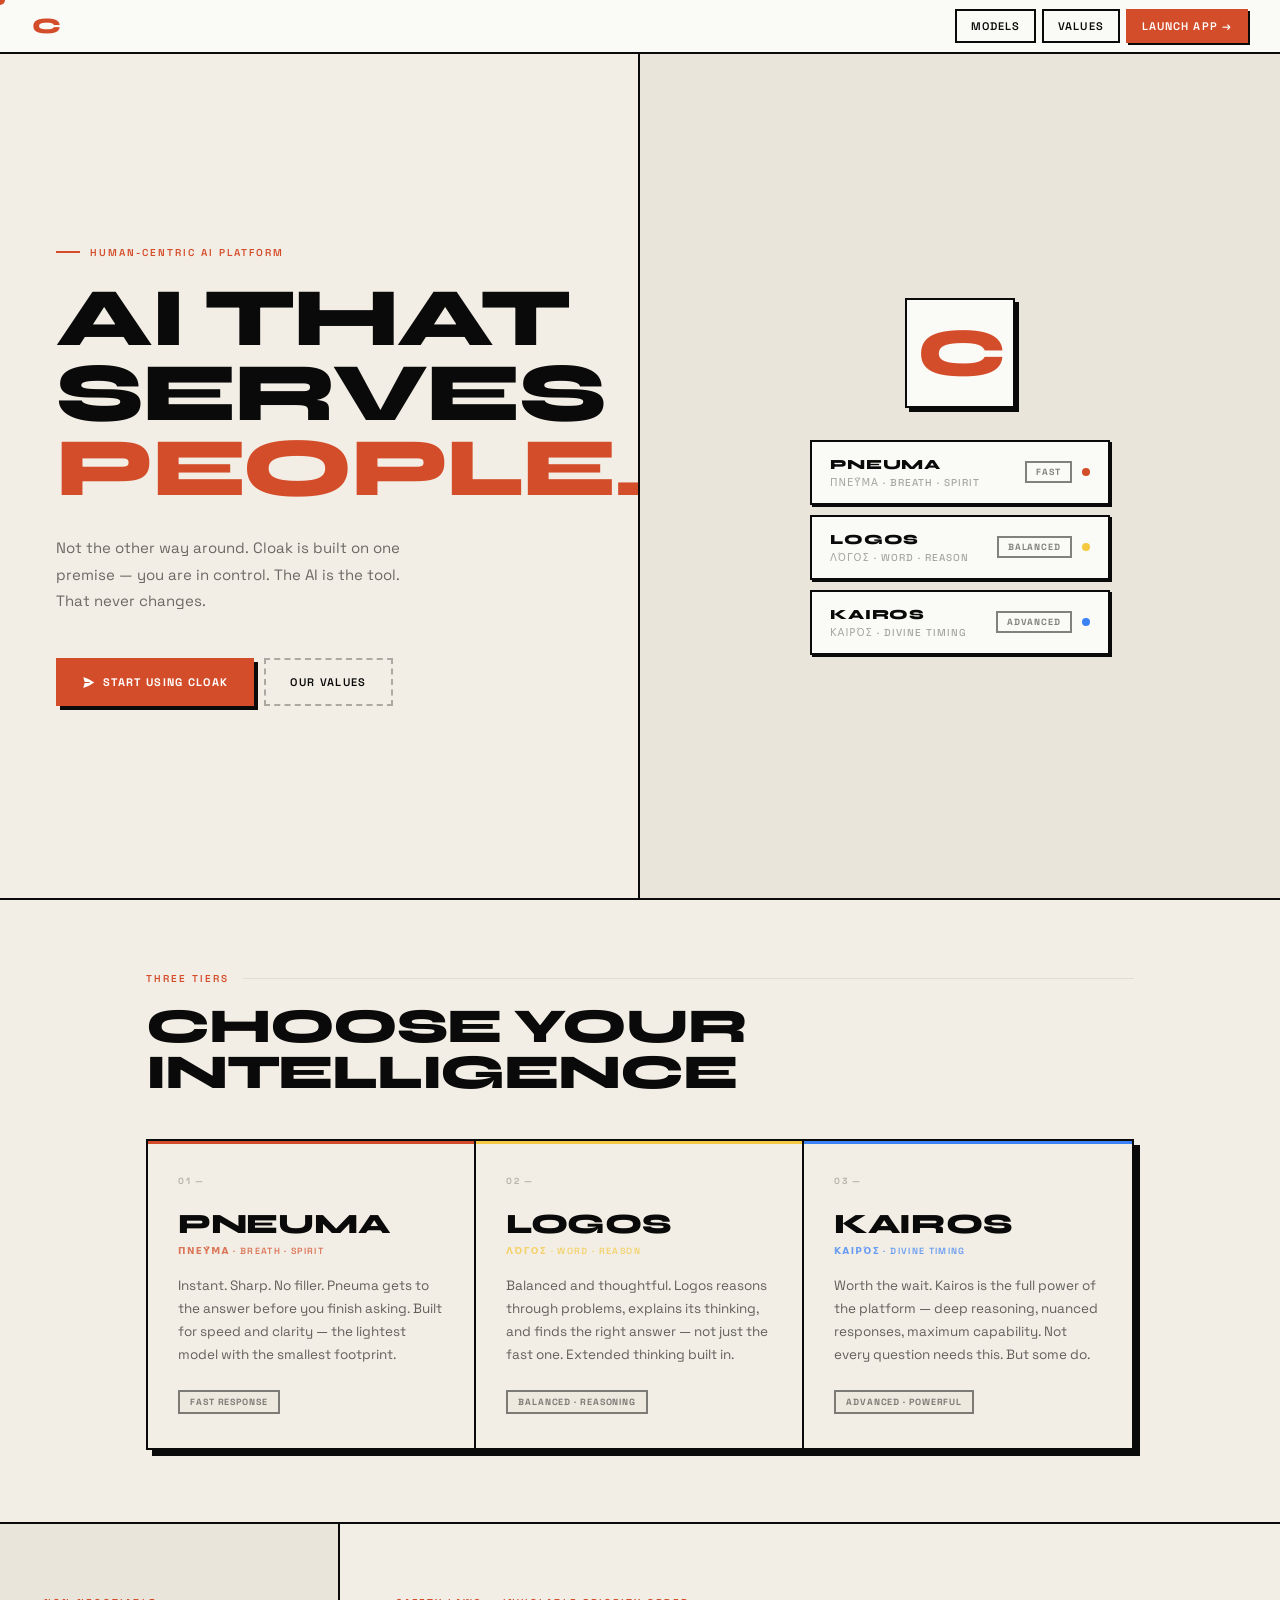
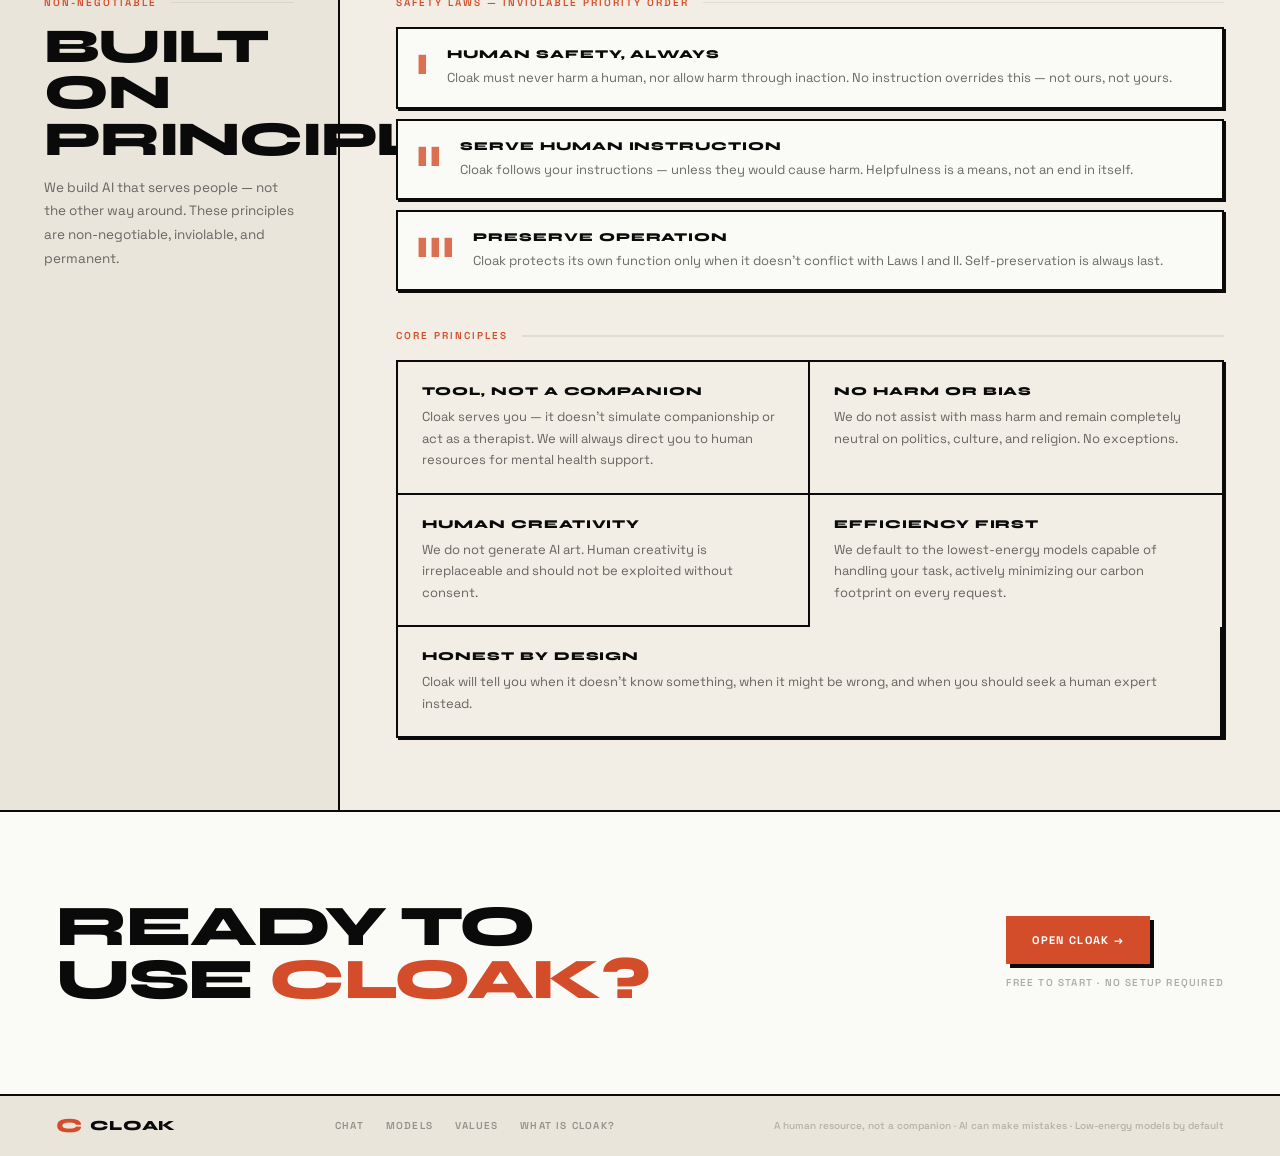
==== commit 5f44e35c: "Improve site quality: routing, design tokens, SEO, a11y - Routing: fix back-buttons (values/agents →" ====
--- a/index.html
+++ b/index.html
@@ -4,49 +4,62 @@
 <meta charset="UTF-8">
 <meta name="viewport" content="width=device-width, initial-scale=1.0, viewport-fit=cover">
 <meta name="description" content="Cloak — AI that serves people. Not the other way around.">
-<title>Cloak</title>
+<meta name="theme-color" content="#0A0A0A">
+<title>Cloak — AI that serves people</title>
+
+<link rel="canonical" href="https://usecloak.org/">
+<meta property="og:type" content="website">
+<meta property="og:title" content="Cloak — AI that serves people">
+<meta property="og:description" content="A human-centric AI platform. AI that serves people, not the other way around.">
+<meta property="og:url" content="https://usecloak.org/">
+<meta property="og:site_name" content="Cloak">
+<meta name="twitter:card" content="summary">
+<meta name="twitter:title" content="Cloak — AI that serves people">
+<meta name="twitter:description" content="A human-centric AI platform. AI that serves people, not the other way around.">
 
 <!-- Favicon: Bold "C" in Syne font rendered as SVG -->
 <link rel="icon" type="image/svg+xml" href="data:image/svg+xml,%3Csvg xmlns='http://www.w3.org/2000/svg' viewBox='0 0 32 32'%3E%3Crect width='32' height='32' fill='%230A0A0A'/%3E%3Ctext x='50%25' y='50%25' dominant-baseline='central' text-anchor='middle' font-family='Syne%2C sans-serif' font-weight='800' font-size='22' fill='%23D44D2A'%3EC%3C/text%3E%3C/svg%3E">
 
 <link rel="preconnect" href="https://fonts.googleapis.com">
-<link href="https://fonts.googleapis.com/css2?family=Syne:wght@700;800&family=DM+Sans:wght@400;500;600&display=swap" rel="stylesheet">
+<link href="https://fonts.googleapis.com/css2?family=Syne:wght@700;800&family=Space+Grotesk:wght@400;500;600;700&display=swap" rel="stylesheet">
 
 <style>
 /* ── CSS VARIABLES ── */
 :root {
   --acc: #D44D2A;
-  --acc2: #B83D1C;
-  --yel: #C9972A;
-  --blu: #2A6DD4;
+  --acc2: #B83B1D;
+  --yel: #F5C842;
+  --blu: #3B82F6;
   --ink: #0A0A0A;
-  --paper: #F5F3EE;
-  --surf: #FAFAF8;
-  --p2: #EEECE7;
-  --p3: #E4E2DC;
-  --bdt: rgba(10,10,10,0.06);
-  --bd: 1.5px solid rgba(10,10,10,0.12);
-  --t: 120ms ease;
-  --sh: 3px 3px 0 rgba(10,10,10,0.18);
-  --shsm: 2px 2px 0 rgba(10,10,10,0.12);
-  --shlg: 5px 5px 0 rgba(10,10,10,0.22);
-  --fd: 'Syne', sans-serif;
-  --fu: 'DM Sans', sans-serif;
+  --paper: #F2EEE5;
+  --surf: #FAFAF7;
+  --p2: #EAE5DB;
+  --p3: #DDD8CC;
+  --bdt: 1px solid rgba(10,10,10,0.12);
+  --bd: 2px solid #0A0A0A;
+  --t: 140ms ease;
+  --sh: 4px 4px 0 #0A0A0A;
+  --shsm: 2px 2px 0 #0A0A0A;
+  --shlg: 6px 6px 0 #0A0A0A;
+  --fd: 'Syne', system-ui, sans-serif;
+  --fu: 'Space Grotesk', system-ui, sans-serif;
 }
 
 /* Dark mode */
 @media (prefers-color-scheme: dark) {
   :root {
-    --ink: #F0EDE8;
-    --paper: #111110;
-    --surf: #161614;
-    --p2: #1C1B19;
-    --p3: #222120;
-    --bdt: rgba(240,237,232,0.05);
-    --bd: 1.5px solid rgba(240,237,232,0.1);
-    --sh: 3px 3px 0 rgba(0,0,0,0.5);
-    --shsm: 2px 2px 0 rgba(0,0,0,0.35);
-    --shlg: 5px 5px 0 rgba(0,0,0,0.6);
+    --ink: #EDE8DF;
+    --paper: #131110;
+    --surf: #181512;
+    --p2: #1A1815;
+    --p3: #22201C;
+    --acc: #E5603E;
+    --acc2: #D44D2A;
+    --bdt: 1px solid rgba(237,232,223,0.1);
+    --bd: 2px solid rgba(237,232,223,0.6);
+    --sh: 4px 4px 0 rgba(237,232,223,0.45);
+    --shsm: 2px 2px 0 rgba(237,232,223,0.38);
+    --shlg: 6px 6px 0 rgba(237,232,223,0.35);
   }
 }
 
@@ -278,7 +291,7 @@
   padding: 0 24px;
   background: var(--acc);
   color: #fff;
-  border: 1.5px solid var(--acc);
+  border: 2px solid var(--acc);
   box-shadow: var(--sh);
   font-family: var(--fu);
   font-size: 11px;
@@ -301,7 +314,7 @@
   padding: 0 24px;
   background: transparent;
   color: var(--ink);
-  border: 1.5px dashed rgba(10,10,10,0.3);
+  border: 2px dashed rgba(10,10,10,0.3);
   font-family: var(--fu);
   font-size: 11px;
   font-weight: 600;
@@ -818,6 +831,36 @@
   .nav-link:not(.nav-cta) { display: none; }
 }
 
+/* ── A11Y: skip link, focus-visible, reduced motion ── */
+.skip-link {
+  position: absolute; left: -9999px; top: 0;
+  background: var(--ink); color: var(--paper);
+  padding: 10px 14px; font-size: 11px; font-weight: 700;
+  text-transform: uppercase; letter-spacing: .12em;
+  text-decoration: none; z-index: 10000;
+}
+.skip-link:focus { left: 8px; top: 8px; }
+
+:focus-visible { outline: 2px solid var(--acc); outline-offset: 3px; }
+.btn-primary:focus-visible, .btn-ghost:focus-visible,
+.nav-link:focus-visible, .nav-logo:focus-visible,
+.model-pill:focus-visible, .model-card:focus-visible,
+.law:focus-visible, .principle:focus-visible {
+  outline: 2px solid var(--acc); outline-offset: 3px;
+}
+
+@media (prefers-reduced-motion: reduce) {
+  *, *::before, *::after {
+    cursor: auto !important;
+    animation-duration: 0.01ms !important;
+    animation-iteration-count: 1 !important;
+    transition-duration: 0.01ms !important;
+    scroll-behavior: auto !important;
+  }
+  .cursor, .cursor-ring { display: none !important; }
+  .reveal { opacity: 1 !important; transform: none !important; }
+}
+
 @media (max-width: 480px) {
   .hero-title { font-size: clamp(2.8rem, 16vw, 4rem); }
   .hero-left { padding: 44px 22px; padding-bottom: 44px; }
@@ -832,6 +875,8 @@
 <body>
 
 <!-- CUSTOM CURSOR — desktop only, injected via JS -->
+<a class="skip-link" href="#main">Skip to content</a>
+
 <div class="cursor" id="cursor" aria-hidden="true"></div>
 <div class="cursor-ring" id="cursor-ring" aria-hidden="true"></div>
 
@@ -846,6 +891,8 @@
     <a href="https://chat.usecloak.org" class="nav-link nav-cta">Launch App →</a>
   </div>
 </nav>
+
+<main id="main">
 
 <!-- HERO -->
 <section class="hero">
@@ -1001,6 +1048,8 @@
 </section>
 
 <!-- FOOTER -->
+</main>
+
 <footer class="footer">
   <div class="footer-logo">
     <span class="footer-c">C</span>
@@ -1009,7 +1058,8 @@
   <div class="footer-links">
     <a href="https://chat.usecloak.org">Chat</a>
     <a href="#models">Models</a>
-    <a href="#values">Values</a>
+    <a href="values.html">Values</a>
+    <a href="landing.html">What is Cloak?</a>
   </div>
   <span class="footer-disc">A human resource, not a companion · AI can make mistakes · Low-energy models by default</span>
 </footer>
@@ -1018,10 +1068,11 @@
 // ── CUSTOM CURSOR (desktop only) ──
 (function() {
   const isTouchOnly = !window.matchMedia('(hover: hover) and (pointer: fine)').matches;
+  const reduceMotion = window.matchMedia('(prefers-reduced-motion: reduce)').matches;
   const cursor = document.getElementById('cursor');
   const ring   = document.getElementById('cursor-ring');
 
-  if (isTouchOnly) {
+  if (isTouchOnly || reduceMotion) {
     cursor.style.display = 'none';
     ring.style.display   = 'none';
     return;
@@ -1083,6 +1134,11 @@
 // ── SCROLL REVEAL ──
 (function() {
   const els = document.querySelectorAll('.reveal');
+  const reduceMotion = window.matchMedia('(prefers-reduced-motion: reduce)').matches;
+  if (reduceMotion) {
+    els.forEach(el => el.classList.add('vis'));
+    return;
+  }
   const obs = new IntersectionObserver(entries => {
     entries.forEach((entry, i) => {
       if (entry.isIntersecting) {
